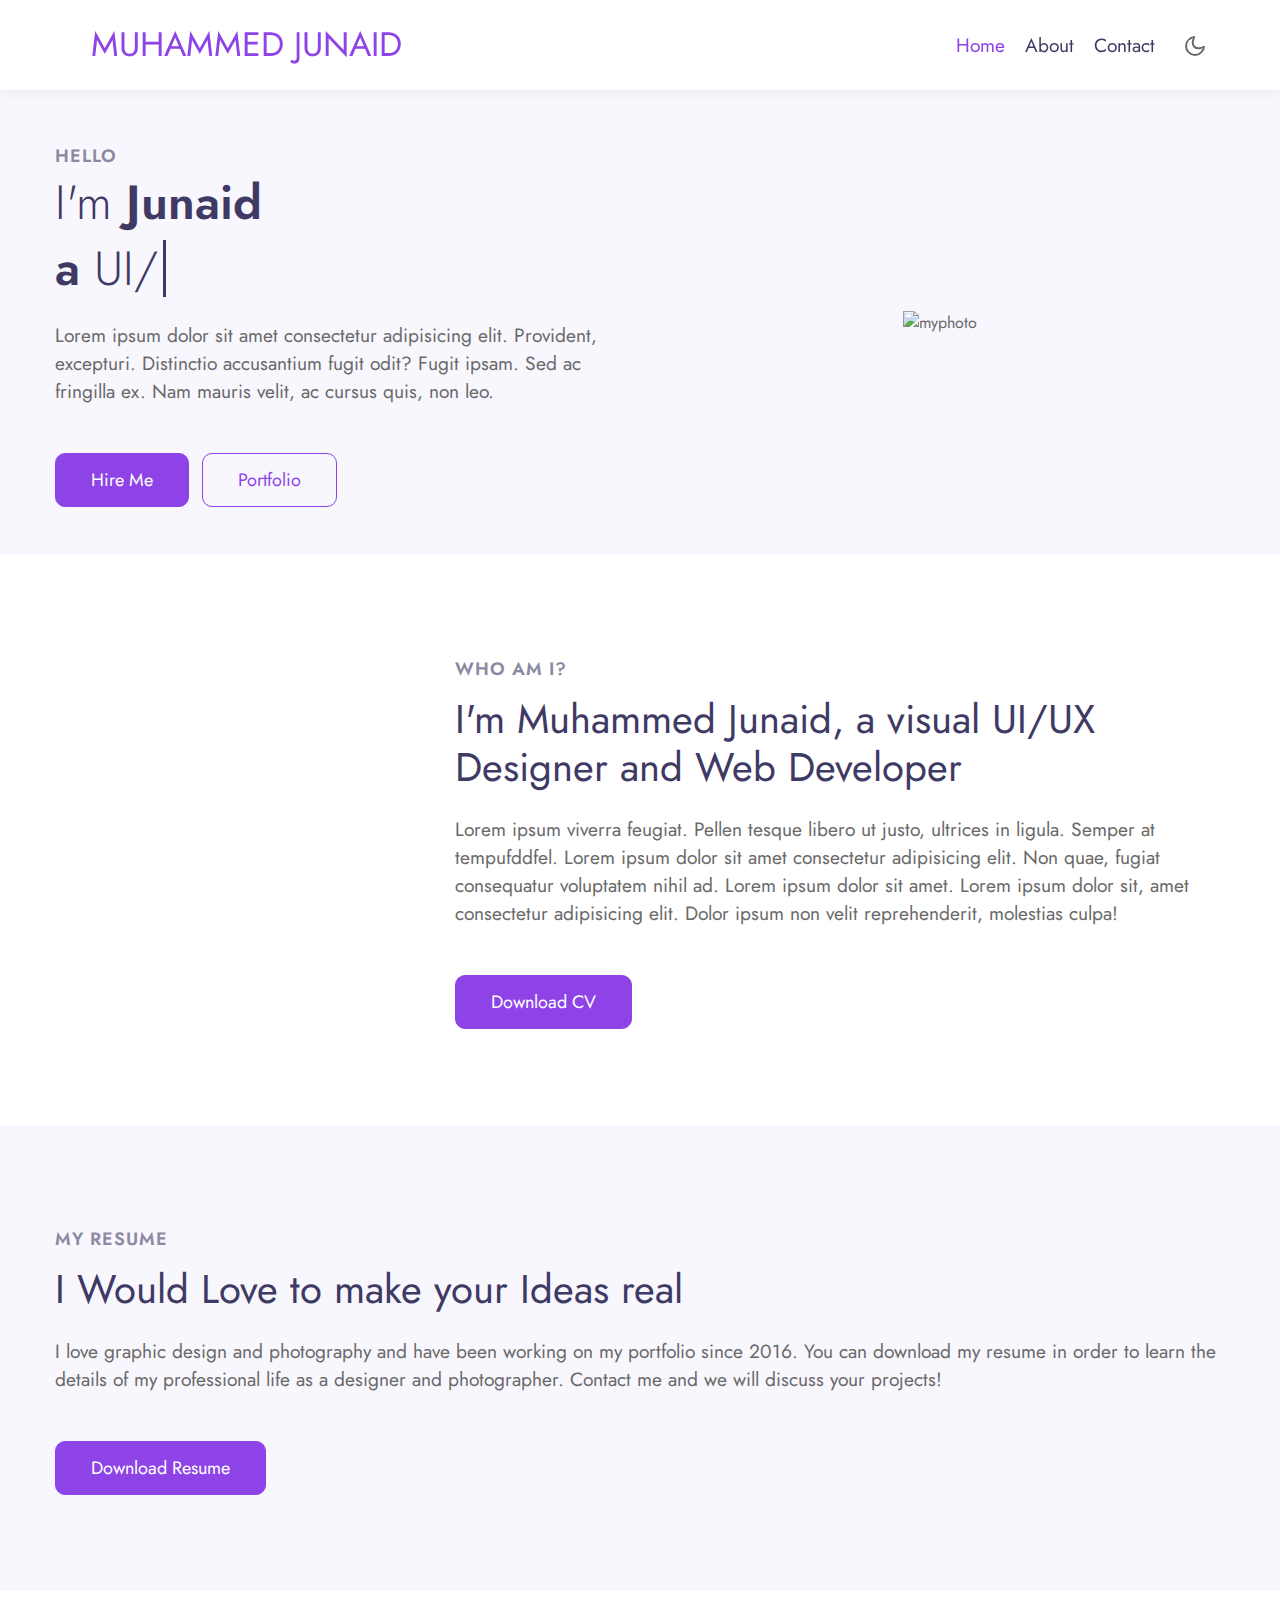
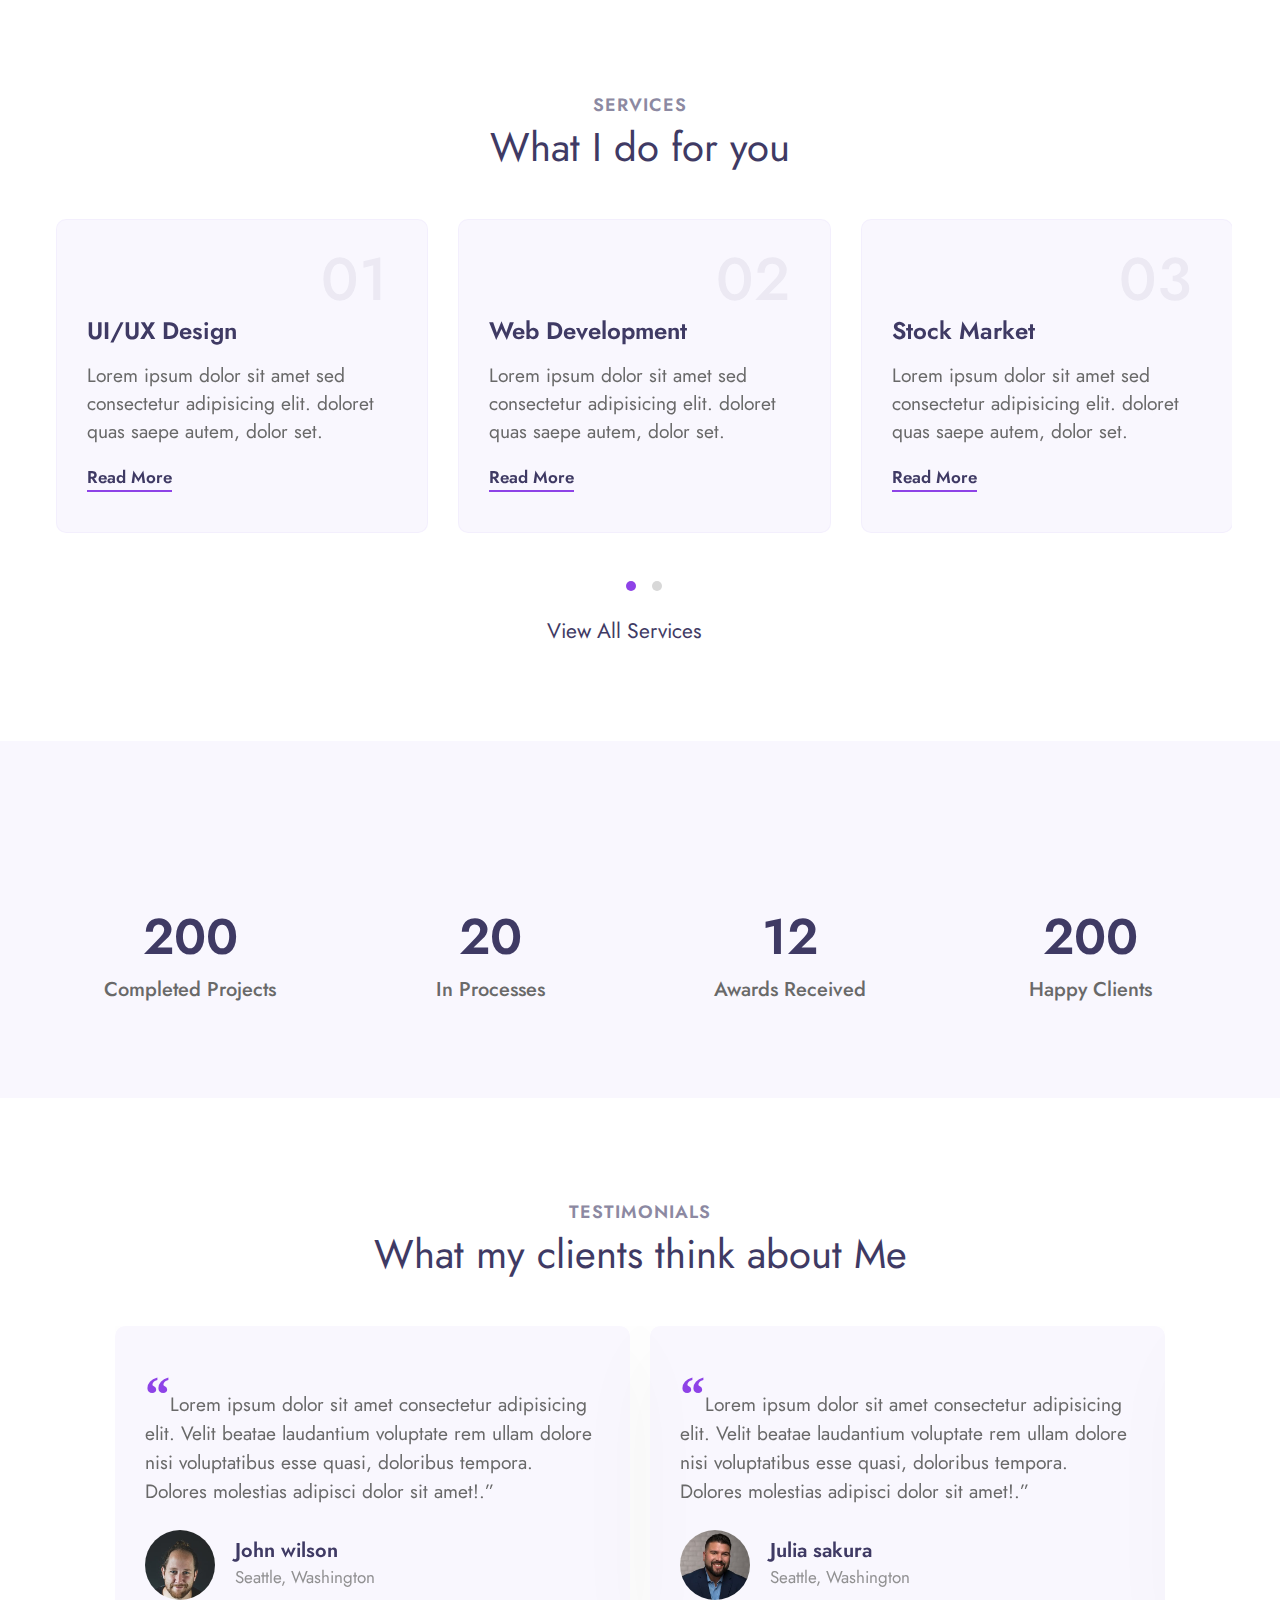
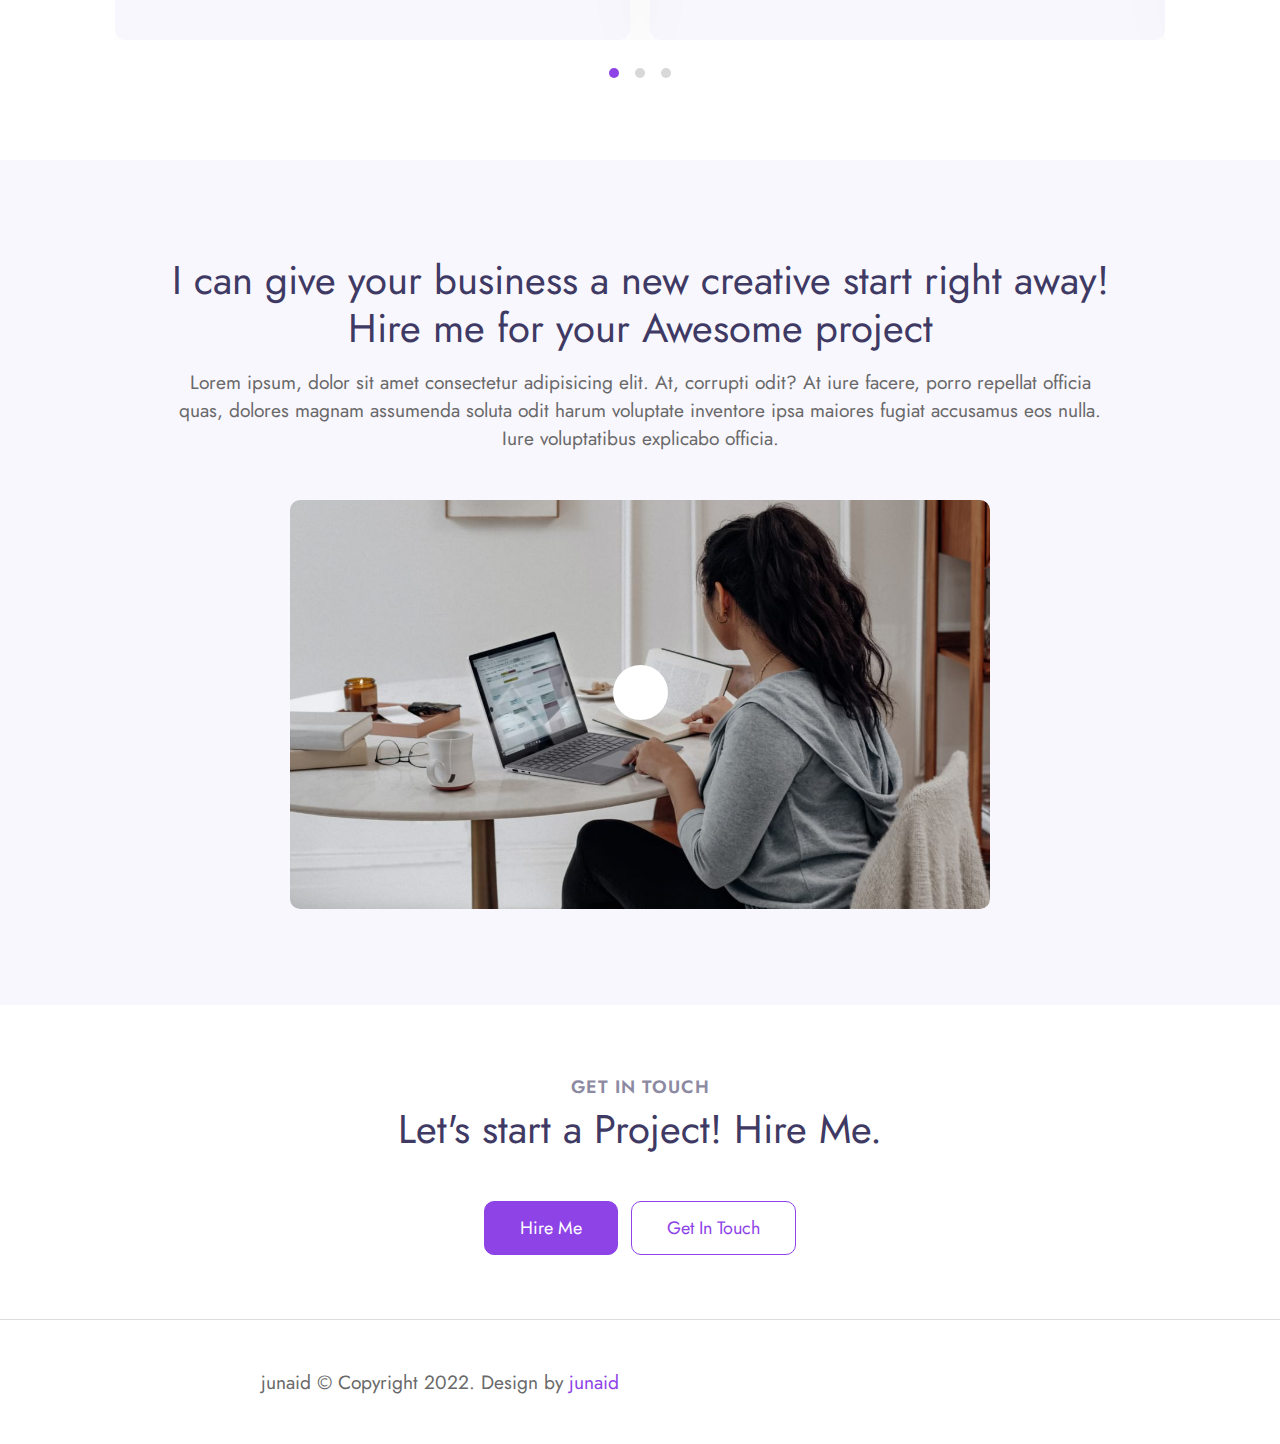
==== index.html @ 3f39310c "Add files via upload" ====
<!doctype html>
<html lang="en" style="scroll-behavior: smooth;">

<head>
  <!-- Required meta tags -->
  <meta charset="utf-8">
  <meta name="viewport" content="width=device-width, initial-scale=1, shrink-to-fit=no">
  

  <title>junaid.com</title>
  <link rel="icon" href="https://media-exp1.licdn.com/dms/image/D4E03AQHkRTgAvIGnNg/profile-displayphoto-shrink_400_400/0/1635067105302?e=1672876800&v=beta&t=9jLrJSQLXGPMBqNBd2z12sEXldE94NEkp2jlfyRMceg">

  <!-- google fonts -->  
  <link href="//fonts.googleapis.com/css2?family=Jost:wght@300;400;600&display=swap" rel="stylesheet">

  <!-- Template CSS -->
  <link rel="stylesheet" href="C1.css">
</head>
<body>
    <header id="site-header" class="fixed-top">
        <div class="container">
            <nav class="navbar navbar-expand-lg stroke">
                <a class="navbar-brand" href="index.html">
                    <span class="fa fa-laptop"></span> MUHAMMED JUNAID
                </a>
                <!-- if logo is image enable this   
            <a class="navbar-brand" href="#index.html">
                <img src="image-path" alt="Your logo" title="Your logo" style="height:35px;" />
            </a> -->
                <button class="navbar-toggler  collapsed bg-gradient" type="button" data-toggle="collapse"
                    data-target="#navbarTogglerDemo02" aria-controls="navbarTogglerDemo02" aria-expanded=""
                    aria-label="Toggle navigation">
                    <span class="navbar-toggler-icon fa icon-expand fa-bars"></span>
                    <span class="navbar-toggler-icon fa icon-close fa-times"></span>
                    </span>
                </button>
      
                <div class="collapse navbar-collapse" id="navbarTogglerDemo02">
                    <ul class="navbar-nav ml-auto">
                        <li class="nav-item active">
                            <a class="nav-link" href="index.html">Home <span class="sr-only">(current)</span></a>
                        </li>
                        <li class="nav-item @@c2about__active">
                            <a class="nav-link" href="c2about.html">About</a>
                        </li>
                        <li class="nav-item @@c3contact__active">
                            <a class="nav-link" href="c3contact.html">Contact</a>
                        </li>
                    </ul>
                </div>
                <!-- toggle switch for light and dark theme -->
                <div class="mobile-position">
                    <nav class="navigation">
                        <div class="theme-switch-wrapper">
                            <label class="theme-switch" for="checkbox">
                                <input type="checkbox" id="checkbox">
                                <div class="mode-container">
                                    <i class="gg-sun"></i>
                                    <i class="gg-moon"></i>
                                </div>
                            </label>
                        </div>
                    </nav>
                </div>
                <!-- //toggle switch for light and dark theme -->
            </nav>
        </div>
      </header>
      <!-- //header -->
      
      <!-- banner section -->
      <section id="home" class="w3l-banner py-5">
          <div class="container">
              <div class="row align-items-center">
                  <div class="col-lg-6 col-sm-12 mt-lg-0 mt-4">
                      <span class="title-small">Hello</span>
                      <h1 class="mb-2 title"> <span>I'm</span> Junaid </h1>
                      <h1 class="mb-4 title"> a <span class="typed-text"></span><span class="cursor">&nbsp</span></h1>
                      <p>Lorem ipsum dolor sit amet consectetur adipisicing elit. Provident, excepturi.
                          Distinctio accusantium fugit odit? Fugit ipsam. Sed ac fringilla ex. Nam mauris velit, ac
                          cursus quis, non leo.</p>
                      <div class="mt-sm-5 mt-4">
                          <a class="btn btn-primary btn-style mr-2" href="contact.html"> Hire Me </a>
                          <a class="btn btn-outline-primary btn-style mr-2" href="#portfolio"> Portfolio </a>
                      </div>
                  </div>
                  <div class="col-lg-6 col-md-8 col-sm-10 mt-lg-0 mt-4">
                      <div class="img-effect text-lg-center">
                          <img src="https://media-exp1.licdn.com/dms/image/D4E03AQHkRTgAvIGnNg/profile-displayphoto-shrink_400_400/0/1635067105302?e=1672876800&v=beta&t=9jLrJSQLXGPMBqNBd2z12sEXldE94NEkp2jlfyRMceg"
                           alt="myphoto" class="img-fluid">
                      </div>
                  </div>
              </div>
          </div>
      </section>
      <!-- //banner section -->
      
      <!-- home page about section -->
      <section class="w3l-index3" id="about">
          <div class="midd-w3 py-5">
              <div class="container py-lg-5 py-md-3">
                  <div class="row">
                      <div class="col-lg-4">
                          <div class="position-relative">
                              <img src="https://media-exp1.licdn.com/dms/image/D4E03AQHkRTgAvIGnNg/profile-displayphoto-shrink_400_400/0/1635067105302?e=1672876800&v=beta&t=9jLrJSQLXGPMBqNBd2z12sEXldE94NEkp2jlfyRMceg" 
                              alt="" class="radius-image img-fluid">
                          </div>
                      </div>
                      <div class="col-lg-8 mt-lg-0 mt-5">
                          <h5 class="title-small mb-2">Who am i?</h5>
                          <h3 class="title-big">I'm Muhammed Junaid, a visual UI/UX Designer and Web Developer</h3>
                          <p class="mt-4">Lorem ipsum viverra feugiat. Pellen tesque libero ut justo,
                              ultrices in ligula. Semper at tempufddfel. Lorem ipsum dolor sit amet consectetur adipisicing
                              elit. Non quae, fugiat consequatur voluptatem nihil ad. Lorem ipsum dolor sit amet. Lorem ipsum
                              dolor sit, amet consectetur adipisicing elit. Dolor ipsum non velit reprehenderit, molestias
                              culpa!</p>
                          <a href="JUNAIDCV.pdf" target="_blank" class="btn btn-style btn-primary mt-lg-5 mt-4">Download CV</a>
                      </div>
                  </div>
              </div>
          </div>
      </section>
      <!-- //home page about section -->
      
      <!-- home page second section -->
      <div class="py-5 w3l-resume">
          <div class="container py-lg-5 py-3">
              <h5 class="title-small mb-2"> My resume</h5>
              <h3 class="title-big mb-4">I Would Love to make your Ideas real </h3>
              <p>I love graphic design and photography and have been working on my portfolio since 2016. You can download my
                  resume in order to learn the details of my professional life as a designer and photographer. Contact me and
                  we will discuss your projects!</p>
              <div class="mt-5">
                  <a href="JUNAIDCV.pdf" target="_blank" class="btn btn-style btn-primary">Download resume</a>
              </div>
          </div>
      </div>
      <!-- //home page second section -->
      
      <!-- home page services section -->
      <section class="w3l-services">
          <div class="blog py-5" id="services">
              <div class="container py-lg-5">
                  <h5 class="title-small text-center">Services</h5>
                  <h3 class="title-big text-center mb-sm-5 mb-4">What I do for you</h3>
                  <div class="row">
                      <div class="col-md-12 mx-auto pr-2">
                          <div class="owl-two owl-carousel owl-theme">
                              <div class="item">
                                  <div class="card">
                                      <div class="box-wrap">
                                          <div class="icon">
                                              <span class="fa fa-pencil-square-o"></span>
                                          </div>
                                          <h4 class="number">01</h4>
                                          <h4><a href="#url">UI/UX Design</a></h4>
                                          <p>Lorem ipsum dolor sit amet sed consectetur adipisicing elit.
                                              doloret quas saepe autem, dolor set.</p>
                                          <a href="#read" class="read">Read more</a>
                                      </div>
                                  </div>
                              </div>
      
                              <div class="item">
                                  <div class="card">
                                      <div class="box-wrap">
                                          <div class="icon">
                                            <span class="fa fa-laptop"></span>
                                          </div>
                                          <h4 class="number">02</h4>
                                          <h4><a href="#url">Web Development</a></h4>
                                          <p>Lorem ipsum dolor sit amet sed consectetur adipisicing elit.
                                            doloret quas saepe autem, dolor set.</p>
                                            <a href="#read" class="read">Read more</a>
                                        </div>
                                  </div>
                              </div>
      
                              <div class="item">
                                  <div class="card">
                                      <div class="box-wrap">
                                          <div class="icon">
                                            <span class="fa fa-area-chart"></span>
                                          </div>
                                          <h4 class="number">03</h4>
                                          <h4><a href="#url">Stock Market</a></h4>
                                          <p>Lorem ipsum dolor sit amet sed consectetur adipisicing elit.
                                            doloret quas saepe autem, dolor set.</p>
                                            <a href="#read" class="read">Read more</a>
                                        </div>
                                  </div>
                              </div>
      
                              <div class="item">
                                  <div class="card">
                                      <div class="box-wrap">
                                          <div class="icon">
                                              <span class="fa fa-pencil-square-o"></span>
                                          </div>
                                          <h4 class="number">04</h4>
                                          <h4><a href="#url">UI/UX Design</a></h4>
                                          <p>Lorem ipsum dolor sit amet sed consectetur adipisicing elit.
                                              doloret quas saepe autem, dolor set.</p>
                                          <a href="#read" class="read">Read more</a>
                                      </div>
                                  </div>
                              </div>
      
                              <div class="item">
                                  <div class="card">
                                      <div class="box-wrap">
                                          <div class="icon">
                                            <span class="fa fa-laptop"></span>
                                          </div>
                                          <h4 class="number">05</h4>
                                          <h4><a href="#url">Web Development</a></h4>
                                          <p>Lorem ipsum dolor sit amet sed consectetur adipisicing elit.
                                            doloret quas saepe autem, dolor set.</p>
                                            <a href="#read" class="read">Read more</a>
                                        </div>
                                  </div>
                              </div>
      
                              <div class="item">
                                  <div class="card">
                                      <div class="box-wrap">
                                          <div class="icon">
                                            <span class="fa fa-area-chart"></span>
                                          </div>
                                          <h4 class="number">06</h4>
                                          <h4><a href="#url">Research & Analysis</a></h4>
                                          <p>Lorem ipsum dolor sit amet sed consectetur adipisicing elit.
                                            doloret quas saepe autem, dolor set.</p>
                                            <a href="#read" class="read">Read more</a>
                                        </div>
                                  </div>
                              </div>
                          </div>
                      </div>
                  </div>
                  <div class="mt-5 text-more">
                      <p class="mt-4 pt-3 sample text-center">
                          <a href="services.html">View All Services <span class="pl-2 fa fa-long-arrow-right"></span></a>
                      </p>
                  </div>
              </div>
          </div>
      </section>
      <!-- //home page services section -->
      
      <!-- stats -->
      <section class="w3l-stats py-lg-5 py-4" id="stats">
          <div class="gallery-inner container py-md-5 py-4">
              <div class="row stats-con">
                  <div class="col-sm-3 col-6 stats_info counter_grid">
                      <span class="fa fa-laptop"></span>
                      <p class="counter">200</p>
                      <h4>Completed projects</h4>
                  </div>
                  <div class="col-sm-3 col-6 stats_info counter_grid1">
                      <span class="fa fa-hourglass-end"></span>
                      <p class="counter">20</p>
                      <h4>In processes</h4>
                  </div>
                  <div class="col-sm-3 col-6 stats_info counter_grid mt-sm-0 mt-5">
                      <span class="fa fa-gift"></span>
                      <p class="counter">12</p>
                      <h4>Awards Received</h4>
                  </div>
                  <div class="col-sm-3 col-6 stats_info counter_grid2 mt-sm-0 mt-5">
                      <span class="fa fa-smile-o"></span>
                      <p class="counter">200</p>
                      <h4>Happy Clients</h4>
                  </div>
              </div>
          </div>
      </section>
      <!-- //stats -->
      <!-- testimonials -->
      <section class="w3l-clients" id="clients">
          <!-- /grids -->
          <div class="cusrtomer-layout py-5">
              <div class="container py-lg-5 py-md-4">
                  <div class="heading text-center mx-auto">
                      <h6 class="title-small text-center">Testimonials</h6>
                      <h3 class="title-big mb-md-5 mb-4">What my clients think about Me </h3>
                  </div>
                  <!-- /grids -->
                  <div class="testimonial-width">
                      <div id="owl-demo1" class="owl-carousel owl-theme mb-4">
                          <div class="item">
                              <div class="testimonial-content">
                                  <div class="testimonial">
                                      <blockquote>
                                          <q>Lorem ipsum dolor sit amet consectetur adipisicing elit. Velit beatae laudantium
                                              voluptate rem ullam dolore nisi voluptatibus esse quasi, doloribus tempora.
                                              Dolores molestias adipisci dolor sit amet!.</q>
                                      </blockquote>
                                      <div class="testi-des">
                                          <div class="test-img"><img src="assets/images/team1.jpg" class="img-fluid" alt="client-img">
                                          </div>
                                          <div class="peopl align-self">
                                              <h3>John wilson</h3>
                                              <p class="indentity">Seattle, Washington</p>
                                          </div>
                                      </div>
                                  </div>
                              </div>
                          </div>
                          <div class="item">
                              <div class="testimonial-content">
                                  <div class="testimonial">
                                      <blockquote>
                                          <q>Lorem ipsum dolor sit amet consectetur adipisicing elit. Velit beatae laudantium
                                              voluptate rem ullam dolore nisi voluptatibus esse quasi, doloribus tempora.
                                              Dolores molestias adipisci dolor sit amet!.</q>
                                      </blockquote>
                                      <div class="testi-des">
                                          <div class="test-img"><img src="assets/images/team2.jpg" class="img-fluid" alt="client-img">
                                          </div>
                                          <div class="peopl align-self">
                                              <h3>Julia sakura</h3>
                                              <p class="indentity">Seattle, Washington</p>
                                          </div>
                                      </div>
                                  </div>
                              </div>
                          </div>
                          <div class="item">
                              <div class="testimonial-content">
                                  <div class="testimonial">
                                      <blockquote>
                                          <q>Lorem ipsum dolor sit amet consectetur adipisicing elit. Velit beatae laudantium
                                              voluptate rem ullam dolore nisi voluptatibus esse quasi, doloribus tempora.
                                              Dolores molestias adipisci dolor sit amet!.</q>
                                      </blockquote>
                                      <div class="testi-des">
                                          <div class="test-img"><img src="assets/images/team3.jpg" class="img-fluid" alt="client-img">
                                          </div>
                                          <div class="peopl align-self">
                                              <h3>Roy Linderson</h3>
                                              <p class="indentity">Seattle, Washington</p>
                                          </div>
                                      </div>
                                  </div>
                              </div>
                          </div>
                          <div class="item">
                              <div class="testimonial-content">
                                  <div class="testimonial">
                                      <blockquote>
                                          <q>Lorem ipsum dolor sit amet consectetur adipisicing elit. Velit beatae laudantium
                                              voluptate rem ullam dolore nisi voluptatibus esse quasi, doloribus tempora.
                                              Dolores molestias adipisci dolor sit amet!.</q>
                                      </blockquote>
                                      <div class="testi-des">
                                          <div class="test-img"><img src="assets/images/team4.jpg" class="img-fluid" alt="client-img">
                                          </div>
                                          <div class="peopl align-self">
                                              <h3>Mike Thyson</h3>
                                              <p class="indentity">Seattle, Washington</p>
                                          </div>
                                      </div>
                                  </div>
                              </div>
                          </div>
                          <div class="item">
                              <div class="testimonial-content">
                                  <div class="testimonial">
                                      <blockquote>
                                          <q>Lorem ipsum dolor sit amet consectetur adipisicing elit. Velit beatae laudantium
                                              voluptate rem ullam dolore nisi voluptatibus esse quasi, doloribus tempora.
                                              Dolores molestias adipisci dolor sit amet!.</q>
                                      </blockquote>
                                      <div class="testi-des">
                                          <div class="test-img"><img src="assets/images/team2.jpg" class="img-fluid" alt="client-img">
                                          </div>
                                          <div class="peopl align-self">
                                              <h3>Laura gill</h3>
                                              <p class="indentity">Seattle, Washington</p>
                                          </div>
                                      </div>
                                  </div>
                              </div>
                          </div>
                          <div class="item">
                              <div class="testimonial-content">
                                  <div class="testimonial">
                                      <blockquote>
                                          <q>Lorem ipsum dolor sit amet consectetur adipisicing elit. Velit beatae laudantium
                                              voluptate rem ullam dolore nisi voluptatibus esse quasi, doloribus tempora.
                                              Dolores molestias adipisci dolor sit amet!.</q>
                                      </blockquote>
                                      <div class="testi-des">
                                          <div class="test-img"><img src="assets/images/team3.jpg" class="img-fluid" alt="client-img">
                                          </div>
                                          <div class="peopl align-self">
                                              <h3>Smith Johnson</h3>
                                              <p class="indentity">Seattle, Washington</p>
                                          </div>
                                      </div>
                                  </div>
                              </div>
                          </div>
                      </div>
                  </div>
              </div>
              <!-- /grids -->
          </div>
          <!-- //grids -->
      </section>
      <!-- //testimonials -->
      
      <!-- home page video popup section -->
      <section class="w3l-index5" id="about">
          <div class="new-block py-5">
              <div class="container py-lg-5">
                  <div class="middle-section text-center">
                      <div class="section-width">
                          <h3 class="title-big">I can give your business a new creative start right away! Hire me for your
                              Awesome project</h3>
                          <p class="mt-3">Lorem ipsum, dolor sit amet consectetur adipisicing elit. At, corrupti odit? At iure
                              facere,
                              porro repellat officia quas, dolores magnam assumenda soluta odit
                              harum
                              voluptate inventore ipsa maiores fugiat accusamus eos nulla. Iure voluptatibus explicabo
                              officia.</p>
                      </div>
                      <div class="history-info mt-5">
                          <div class="position-relative">
                              <img src="assets/images/bg.jpg" class="img-fluid radius-image video-popup-image"
                                  alt="video-popup">
      
                              <a href="#small-dialog" class="popup-with-zoom-anim play-view text-center position-absolute">
                                  <span class="video-play-icon">
                                      <span class="fa fa-play"></span>
                                  </span>
                              </a>
      
                              <!-- dialog itself, mfp-hide class is required to make dialog hidden -->
                              <div id="small-dialog" class="zoom-anim-dialog mfp-hide">
                                  <iframe src="https://www.youtube.com/embed/Cu2VnoRcxKM" allowfullscreen></iframe>
                              </div>
                          </div>
                      </div>
      
                      <!-- dialog itself, mfp-hide class is required to make dialog hidden -->
                      <div id="small-dialog" class="zoom-anim-dialog mfp-hide">
                          <iframe src="https://www.youtube.com/embed/Z_KspIX1oXU" allowfullscreen></iframe>
                      </div>
                  </div>
              </div>
          </div>
      </section>
      <!-- //home page video popup section -->
      
       <!-- freelance hire me -->
       <section class="w3l-grid-quote text-center py-5">
         <div class="container py-3">
           <h6 class="title-small">Get in touch</h6>
           <h3 class="title-big mb-md-5 mb-4">Let's start a Project! Hire Me.</h3>
           <a href="contact.html" class="btn btn-style btn-primary mr-2">Hire Me </a>
           <a href="contact.html" class="btn btn-style btn-outline-primary">Get in touch</a>
         </div>
       </section>
       <!-- //freelance hire me -->
       
      <!-- Footer -->
      <section class="w3l-footer py-sm-5 py-4">
        <div class="container">
          <div class="footer-content">
            <div class="row text-center">
              <div class="col-lg-8 footer-left">
                <p class="m-0">junaid © Copyright 2022. Design by <a href="index.html">junaid</a></p>
              </div>
              <div class="col-lg-4 footer-right text-lg-right text-center mt-lg-0 mt-3">
                <ul class="social m-0 p-0">
                  <li><a href="https://www.facebook.com/junaid.bazar/" target="_blank"><span class="fa fa-facebook-official"></span></a></li>
                  <li><a href="https://www.linkedin.com/in/muhammed-junaid-98681b216/" target="_blank"><span class="fa fa-linkedin-square"></span></a></li>
                  <li><a href="https://www.instagram.com/junaid_kme/" target="_blank"><span class="fa fa-instagram"></span></a></li>
                  <li><a href="https://twitter.com/JunaidKme" target="_blank"><span class="fa fa-twitter"></span></a></li>
                </ul>
              </div>
            </div>
          </div>
        </div>
      
        <!-- move top -->
        <button onclick="topFunction()" id="movetop" title="Go to top">
          <span class="fa fa-angle-up"></span>
        </button>
        <script>
          // When the user scrolls down 20px from the top of the document, show the button
          window.onscroll = function () {
            scrollFunction()
          };
      
          function scrollFunction() {
            if (document.body.scrollTop > 20 || document.documentElement.scrollTop > 20) {
              document.getElementById("movetop").style.display = "block";
            } else {
              document.getElementById("movetop").style.display = "none";
            }
          }
      
          // When the user clicks on the button, scroll to the top of the document
          function topFunction() {
            document.body.scrollTop = 0;
            document.documentElement.scrollTop = 0;
          }
        </script>
        <!-- /move top -->
      </section>
      <!-- //Footer -->
      
      <!-- all js scripts and files here -->
      
      <script src="assets/js/theme-change.js"></script><!-- theme switch js (light and dark)-->
      
      <script src="assets/js/jquery-3.3.1.min.js"></script><!-- default jQuery -->
      
      <!-- /typig-text-->
      <script>
        const typedTextSpan = document.querySelector(".typed-text");
        const cursorSpan = document.querySelector(".cursor");
      
        const textArray = ["UI/UX Designer", "Freelancer", "Web developer"];
        const typingDelay = 200;
        const erasingDelay = 10;
        const newTextDelay = 100; // Delay between current and next text
        let textArrayIndex = 0;
        let charIndex = 0;
      
        function type() {
          if (charIndex < textArray[textArrayIndex].length) {
            if (!cursorSpan.classList.contains("typing")) cursorSpan.classList.add("typing");
            typedTextSpan.textContent += textArray[textArrayIndex].charAt(charIndex);
            charIndex++;
            setTimeout(type, typingDelay);
          } else {
            cursorSpan.classList.remove("typing");
            setTimeout(erase, newTextDelay);
          }
        }
      
        function erase() {
          if (charIndex > 0) {
            // add class 'typing' if there's none
            if (!cursorSpan.classList.contains("typing")) {
              cursorSpan.classList.add("typing");
            }
            typedTextSpan.textContent = textArray[textArrayIndex].substring(0, 0);
            charIndex--;
            setTimeout(erase, erasingDelay);
          } else {
            cursorSpan.classList.remove("typing");
            textArrayIndex++;
            if (textArrayIndex >= textArray.length) textArrayIndex = 0;
            setTimeout(type, typingDelay);
          }
        }
      
        document.addEventListener("DOMContentLoaded", function () { // On DOM Load initiate the effect
          if (textArray.length) setTimeout(type, newTextDelay + 250);
        });
      </script>
      <!-- //typig-text-->
      
      <!-- services owlcarousel -->
      <script src="assets/js/owl.carousel.js"></script>
      
      <!-- script for services -->
      <script>
        $(document).ready(function () {
          $('.owl-two').owlCarousel({
            loop: true,
            margin: 30,
            nav: false,
            responsiveClass: true,
            autoplay: false,
            autoplayTimeout: 5000,
            autoplaySpeed: 1000,
            autoplayHoverPause: false,
            responsive: {
              0: {
                items: 1,
                nav: false
              },
              480: {
                items: 1,
                nav: false
              },
              700: {
                items: 1,
                nav: false
              },
              1090: {
                items: 3,
                nav: false
              }
            }
          })
        })
      </script>
      <!-- //script for services -->
      
      <!-- script for tesimonials carousel slider -->
      <script>
        $(document).ready(function () {
          $("#owl-demo1").owlCarousel({
            loop: true,
            margin: 20,
            nav: false,
            responsiveClass: true,
            responsive: {
              0: {
                items: 1,
                nav: false
              },
              736: {
                items: 1,
                nav: false
              },
              1000: {
                items: 2,
                nav: false,
                loop: false
              }
            }
          })
        })
      </script>
      <!-- //script for tesimonials carousel slider -->
      
      <!-- video popup -->
      <script src="assets/js/jquery.magnific-popup.min.js"></script>
      <script>
        $(document).ready(function () {
          $('.popup-with-zoom-anim').magnificPopup({
            type: 'inline',
      
            fixedContentPos: false,
            fixedBgPos: true,
      
            overflowY: 'auto',
      
            closeBtnInside: true,
            preloader: false,
      
            midClick: true,
            removalDelay: 300,
            mainClass: 'my-mfp-zoom-in'
          });
      
          $('.popup-with-move-anim').magnificPopup({
            type: 'inline',
      
            fixedContentPos: false,
            fixedBgPos: true,
      
            overflowY: 'auto',
      
            closeBtnInside: true,
            preloader: false,
      
            midClick: true,
            removalDelay: 300,
            mainClass: 'my-mfp-slide-bottom'
          });
        });
      </script>
      <!-- //video popup -->
      
      <!-- stats number counter-->
      <script src="assets/js/jquery.waypoints.min.js"></script>
      <script src="assets/js/jquery.countup.js"></script>
      <script>
        $('.counter').countUp();
      </script>
      <!-- //stats number counter -->
      
      <!-- disable body scroll which navbar is in active -->
      <script>
        $(function () {
          $('.navbar-toggler').click(function () {
            $('body').toggleClass('noscroll');
          })
        });
      </script>
      <!-- disable body scroll which navbar is in active -->
      
      <!--/MENU-JS-->
      <script>
        $(window).on("scroll", function () {
          var scroll = $(window).scrollTop();
      
          if (scroll >= 80) {
            $("#site-header").addClass("nav-fixed");
          } else {
            $("#site-header").removeClass("nav-fixed");
          }
        });
      
        //Main navigation Active Class Add Remove
        $(".navbar-toggler").on("click", function () {
          $("header").toggleClass("active");
        });
        $(document).on("ready", function () {
          if ($(window).width() > 991) {
            $("header").removeClass("active");
          }
          $(window).on("resize", function () {
            if ($(window).width() > 991) {
              $("header").removeClass("active");
            }
          });
        });
      </script>
      <!--//MENU-JS-->
      
      <!-- bootstrap js -->
      <script src="assets/js/bootstrap.min.js"></script>
      <script src="https://kit.fontawesome.com/44c3931193.js" crossorigin="anonymous"></script>
        
      </body>
</html>
---- C1.css ----
:root {
  --blue: #007bff;
  --indigo: #6610f2;
  --purple: #6f42c1;
  --pink: #e83e8c;
  --red: #dc3545;
  --orange: #fd7e14;
  --yellow: #ffc107;
  --green: #28a745;
  --teal: #20c997;
  --cyan: #17a2b8;
  --white: #fff;
  --gray: #6c757d;
  --gray-dark: #343a40;
  --primary: #8e43e7;
  --secondary: #273c66;
  --success: #28a745;
  --info: #17a2b8;
  --warning: #ffc107;
  --danger: #dc3545;
  --light: #f8f9fa;
  --dark: #343a40;
  --breakpoint-xs: 0;
  --breakpoint-sm: 576px;
  --breakpoint-md: 768px;
  --breakpoint-lg: 992px;
  --breakpoint-xl: 1200px;
  --font-family-sans-serif: -apple-system, BlinkMacSystemFont, "Segoe UI", Roboto, "Helvetica Neue", Arial, "Noto Sans", sans-serif, "Apple Color Emoji", "Segoe UI Emoji", "Segoe UI Symbol", "Noto Color Emoji";
  --font-family-monospace: SFMono-Regular, Menlo, Monaco, Consolas, "Liberation Mono", "Courier New", monospace; }

*,
*::before,
*::after {
  box-sizing: border-box; }

html {
  font-family: sans-serif;
  line-height: 1.15;
  -webkit-text-size-adjust: 100%;
  -webkit-tap-highlight-color: rgba(0, 0, 0, 0); }

article, aside, figcaption, figure, footer, header, hgroup, main, nav, section {
  display: block; }

body {
  margin: 0;
  font-family: -apple-system, BlinkMacSystemFont, "Segoe UI", Roboto, "Helvetica Neue", Arial, "Noto Sans", sans-serif, "Apple Color Emoji", "Segoe UI Emoji", "Segoe UI Symbol", "Noto Color Emoji";
  font-size: 1rem;
  font-weight: 400;
  line-height: 1.5;
  color: #212529;
  text-align: left;
  background-color: #fff; }

[tabindex="-1"]:focus:not(:focus-visible) {
  outline: 0 !important; }

hr {
  box-sizing: content-box;
  height: 0;
  overflow: visible; }

h1, h2, h3, h4, h5, h6 {
  margin-top: 0;
  margin-bottom: 0.5rem; }

p {
  margin-top: 0;
  margin-bottom: 1rem; }

abbr[title],
abbr[data-original-title] {
  text-decoration: underline;
  -webkit-text-decoration: underline dotted;
          text-decoration: underline dotted;
  cursor: help;
  border-bottom: 0;
  -webkit-text-decoration-skip-ink: none;
          text-decoration-skip-ink: none; }

address {
  margin-bottom: 1rem;
  font-style: normal;
  line-height: inherit; }

ol,
ul,
dl {
  margin-top: 0;
  margin-bottom: 1rem; }

ol ol,
ul ul,
ol ul,
ul ol {
  margin-bottom: 0; }

dt {
  font-weight: 700; }

dd {
  margin-bottom: .5rem;
  margin-left: 0; }

blockquote {
  margin: 0 0 1rem; }

b,
strong {
  font-weight: bolder; }

small {
  font-size: 80%; }

sub,
sup {
  position: relative;
  font-size: 75%;
  line-height: 0;
  vertical-align: baseline; }

sub {
  bottom: -.25em; }

sup {
  top: -.5em; }

a {
  color: #8e43e7;
  text-decoration: none;
  background-color: transparent; }
  a:hover {
    color: #6719c4;
    text-decoration: underline; }

a:not([href]) {
  color: inherit;
  text-decoration: none; }
  a:not([href]):hover {
    color: inherit;
    text-decoration: none; }

pre,
code,
kbd,
samp {
  font-family: SFMono-Regular, Menlo, Monaco, Consolas, "Liberation Mono", "Courier New", monospace;
  font-size: 1em; }

pre {
  margin-top: 0;
  margin-bottom: 1rem;
  overflow: auto; }

figure {
  margin: 0 0 1rem; }

img {
  vertical-align: middle;
  border-style: none; }

svg {
  overflow: hidden;
  vertical-align: middle; }

table {
  border-collapse: collapse; }

caption {
  padding-top: 0.75rem;
  padding-bottom: 0.75rem;
  color: #6c757d;
  text-align: left;
  caption-side: bottom; }

th {
  text-align: inherit; }

label {
  display: inline-block;
  margin-bottom: 0.5rem; }

button {
  border-radius: 0; }

button:focus {
  outline: 1px dotted;
  outline: 5px auto -webkit-focus-ring-color; }

input,
button,
select,
optgroup,
textarea {
  margin: 0;
  font-family: inherit;
  font-size: inherit;
  line-height: inherit; }

button,
input {
  overflow: visible; }

button,
select {
  text-transform: none; }

select {
  word-wrap: normal; }

button,
[type="button"],
[type="reset"],
[type="submit"] {
  -webkit-appearance: button; }

button:not(:disabled),
[type="button"]:not(:disabled),
[type="reset"]:not(:disabled),
[type="submit"]:not(:disabled) {
  cursor: pointer; }

button::-moz-focus-inner,
[type="button"]::-moz-focus-inner,
[type="reset"]::-moz-focus-inner,
[type="submit"]::-moz-focus-inner {
  padding: 0;
  border-style: none; }

input[type="radio"],
input[type="checkbox"] {
  box-sizing: border-box;
  padding: 0; }

input[type="date"],
input[type="time"],
input[type="datetime-local"],
input[type="month"] {
  -webkit-appearance: listbox; }

textarea {
  overflow: auto;
  resize: vertical; }

fieldset {
  min-width: 0;
  padding: 0;
  margin: 0;
  border: 0; }

legend {
  display: block;
  width: 100%;
  max-width: 100%;
  padding: 0;
  margin-bottom: .5rem;
  font-size: 1.5rem;
  line-height: inherit;
  color: inherit;
  white-space: normal; }
  @media (max-width: 1200px) {
    legend {
      font-size: calc(1.275rem + 0.3vw) ; } }

progress {
  vertical-align: baseline; }

[type="number"]::-webkit-inner-spin-button,
[type="number"]::-webkit-outer-spin-button {
  height: auto; }

[type="search"] {
  outline-offset: -2px;
  -webkit-appearance: none; }

[type="search"]::-webkit-search-decoration {
  -webkit-appearance: none; }

::-webkit-file-upload-button {
  font: inherit;
  -webkit-appearance: button; }

output {
  display: inline-block; }

summary {
  display: list-item;
  cursor: pointer; }

template {
  display: none; }

[hidden] {
  display: none !important; }

h1, h2, h3, h4, h5, h6,
.h1, .h2, .h3, .h4, .h5, .h6 {
  margin-bottom: 0.5rem;
  font-weight: 500;
  line-height: 1.2; }

h1, .h1 {
  font-size: 2.5rem; }
  @media (max-width: 1200px) {
    h1, .h1 {
      font-size: calc(1.375rem + 1.5vw) ; } }

h2, .h2 {
  font-size: 2rem; }
  @media (max-width: 1200px) {
    h2, .h2 {
      font-size: calc(1.325rem + 0.9vw) ; } }

h3, .h3 {
  font-size: 1.75rem; }
  @media (max-width: 1200px) {
    h3, .h3 {
      font-size: calc(1.3rem + 0.6vw) ; } }

h4, .h4 {
  font-size: 1.5rem; }
  @media (max-width: 1200px) {
    h4, .h4 {
      font-size: calc(1.275rem + 0.3vw) ; } }

h5, .h5 {
  font-size: 1.25rem; }

h6, .h6 {
  font-size: 1rem; }

.lead {
  font-size: 1.25rem;
  font-weight: 300; }

.display-1 {
  font-size: 6rem;
  font-weight: 300;
  line-height: 1.2; }
  @media (max-width: 1200px) {
    .display-1 {
      font-size: calc(1.725rem + 5.7vw) ; } }

.display-2 {
  font-size: 5.5rem;
  font-weight: 300;
  line-height: 1.2; }
  @media (max-width: 1200px) {
    .display-2 {
      font-size: calc(1.675rem + 5.1vw) ; } }

.display-3 {
  font-size: 4.5rem;
  font-weight: 300;
  line-height: 1.2; }
  @media (max-width: 1200px) {
    .display-3 {
      font-size: calc(1.575rem + 3.9vw) ; } }

.display-4 {
  font-size: 3.5rem;
  font-weight: 300;
  line-height: 1.2; }
  @media (max-width: 1200px) {
    .display-4 {
      font-size: calc(1.475rem + 2.7vw) ; } }

hr {
  margin-top: 1rem;
  margin-bottom: 1rem;
  border: 0;
  border-top: 1px solid rgba(0, 0, 0, 0.1); }

small,
.small {
  font-size: 80%;
  font-weight: 400; }

mark,
.mark {
  padding: 0.2em;
  background-color: #fcf8e3; }

.list-unstyled {
  padding-left: 0;
  list-style: none; }

.list-inline {
  padding-left: 0;
  list-style: none; }

.list-inline-item {
  display: inline-block; }
  .list-inline-item:not(:last-child) {
    margin-right: 0.5rem; }

.initialism {
  font-size: 90%;
  text-transform: uppercase; }

.blockquote {
  margin-bottom: 1rem;
  font-size: 1.25rem; }

.blockquote-footer {
  display: block;
  font-size: 80%;
  color: #6c757d; }
  .blockquote-footer::before {
    content: "\2014\00A0"; }

.img-fluid {
  max-width: 100%;
  height: auto; }

.img-thumbnail {
  padding: 0.25rem;
  background-color: #fff;
  border: 1px solid #dee2e6;
  border-radius: 0.25rem;
  max-width: 100%;
  height: auto; }

.figure {
  display: inline-block; }

.figure-img {
  margin-bottom: 0.5rem;
  line-height: 1; }

.figure-caption {
  font-size: 90%;
  color: #6c757d; }

code {
  font-size: 87.5%;
  color: #e83e8c;
  word-wrap: break-word; }
  a > code {
    color: inherit; }

kbd {
  padding: 0.2rem 0.4rem;
  font-size: 87.5%;
  color: #fff;
  background-color: #212529;
  border-radius: 0.2rem; }
  kbd kbd {
    padding: 0;
    font-size: 100%;
    font-weight: 700; }

pre {
  display: block;
  font-size: 87.5%;
  color: #212529; }
  pre code {
    font-size: inherit;
    color: inherit;
    word-break: normal; }

.pre-scrollable {
  max-height: 340px;
  overflow-y: scroll; }

.container {
  width: 100%;
  padding-right: 15px;
  padding-left: 15px;
  margin-right: auto;
  margin-left: auto; }
  @media (min-width: 576px) {
    .container {
      max-width: 540px; } }
  @media (min-width: 768px) {
    .container {
      max-width: 720px; } }
  @media (min-width: 992px) {
    .container {
      max-width: 960px; } }
  @media (min-width: 1200px) {
    .container {
      max-width: 1140px; } }

.container-fluid, .container-sm, .container-md, .container-lg, .container-xl {
  width: 100%;
  padding-right: 15px;
  padding-left: 15px;
  margin-right: auto;
  margin-left: auto; }

@media (min-width: 576px) {
  .container, .container-sm {
    max-width: 540px; } }

@media (min-width: 768px) {
  .container, .container-sm, .container-md {
    max-width: 720px; } }

@media (min-width: 992px) {
  .container, .container-sm, .container-md, .container-lg {
    max-width: 960px; } }

@media (min-width: 1200px) {
  .container, .container-sm, .container-md, .container-lg, .container-xl {
    max-width: 1140px; } }

.row {
  display: flex;
  flex-wrap: wrap;
  margin-right: -15px;
  margin-left: -15px; }

.no-gutters {
  margin-right: 0;
  margin-left: 0; }
  .no-gutters > .col,
  .no-gutters > [class*="col-"] {
    padding-right: 0;
    padding-left: 0; }

.col-1, .col-2, .col-3, .col-4, .col-5, .col-6, .col-7, .col-8, .col-9, .col-10, .col-11, .col-12, .col,
.col-auto, .col-sm-1, .col-sm-2, .col-sm-3, .col-sm-4, .col-sm-5, .col-sm-6, .col-sm-7, .col-sm-8, .col-sm-9, .col-sm-10, .col-sm-11, .col-sm-12, .col-sm,
.col-sm-auto, .col-md-1, .col-md-2, .col-md-3, .col-md-4, .col-md-5, .col-md-6, .col-md-7, .col-md-8, .col-md-9, .col-md-10, .col-md-11, .col-md-12, .col-md,
.col-md-auto, .col-lg-1, .col-lg-2, .col-lg-3, .col-lg-4, .col-lg-5, .col-lg-6, .col-lg-7, .col-lg-8, .col-lg-9, .col-lg-10, .col-lg-11, .col-lg-12, .col-lg,
.col-lg-auto, .col-xl-1, .col-xl-2, .col-xl-3, .col-xl-4, .col-xl-5, .col-xl-6, .col-xl-7, .col-xl-8, .col-xl-9, .col-xl-10, .col-xl-11, .col-xl-12, .col-xl,
.col-xl-auto {
  position: relative;
  width: 100%;
  padding-right: 15px;
  padding-left: 15px; }

.col {
  flex-basis: 0;
  flex-grow: 1;
  max-width: 100%; }

.row-cols-1 > * {
  flex: 0 0 100%;
  max-width: 100%; }

.row-cols-2 > * {
  flex: 0 0 50%;
  max-width: 50%; }

.row-cols-3 > * {
  flex: 0 0 33.33333%;
  max-width: 33.33333%; }

.row-cols-4 > * {
  flex: 0 0 25%;
  max-width: 25%; }

.row-cols-5 > * {
  flex: 0 0 20%;
  max-width: 20%; }

.row-cols-6 > * {
  flex: 0 0 16.66667%;
  max-width: 16.66667%; }

.col-auto {
  flex: 0 0 auto;
  width: auto;
  max-width: 100%; }

.col-1 {
  flex: 0 0 8.33333%;
  max-width: 8.33333%; }

.col-2 {
  flex: 0 0 16.66667%;
  max-width: 16.66667%; }

.col-3 {
  flex: 0 0 25%;
  max-width: 25%; }

.col-4 {
  flex: 0 0 33.33333%;
  max-width: 33.33333%; }

.col-5 {
  flex: 0 0 41.66667%;
  max-width: 41.66667%; }

.col-6 {
  flex: 0 0 50%;
  max-width: 50%; }

.col-7 {
  flex: 0 0 58.33333%;
  max-width: 58.33333%; }

.col-8 {
  flex: 0 0 66.66667%;
  max-width: 66.66667%; }

.col-9 {
  flex: 0 0 75%;
  max-width: 75%; }

.col-10 {
  flex: 0 0 83.33333%;
  max-width: 83.33333%; }

.col-11 {
  flex: 0 0 91.66667%;
  max-width: 91.66667%; }

.col-12 {
  flex: 0 0 100%;
  max-width: 100%; }

.order-first {
  order: -1; }

.order-last {
  order: 13; }

.order-0 {
  order: 0; }

.order-1 {
  order: 1; }

.order-2 {
  order: 2; }

.order-3 {
  order: 3; }

.order-4 {
  order: 4; }

.order-5 {
  order: 5; }

.order-6 {
  order: 6; }

.order-7 {
  order: 7; }

.order-8 {
  order: 8; }

.order-9 {
  order: 9; }

.order-10 {
  order: 10; }

.order-11 {
  order: 11; }

.order-12 {
  order: 12; }

.offset-1 {
  margin-left: 8.33333%; }

.offset-2 {
  margin-left: 16.66667%; }

.offset-3 {
  margin-left: 25%; }

.offset-4 {
  margin-left: 33.33333%; }

.offset-5 {
  margin-left: 41.66667%; }

.offset-6 {
  margin-left: 50%; }

.offset-7 {
  margin-left: 58.33333%; }

.offset-8 {
  margin-left: 66.66667%; }

.offset-9 {
  margin-left: 75%; }

.offset-10 {
  margin-left: 83.33333%; }

.offset-11 {
  margin-left: 91.66667%; }

@media (min-width: 576px) {
  .col-sm {
    flex-basis: 0;
    flex-grow: 1;
    max-width: 100%; }
  .row-cols-sm-1 > * {
    flex: 0 0 100%;
    max-width: 100%; }
  .row-cols-sm-2 > * {
    flex: 0 0 50%;
    max-width: 50%; }
  .row-cols-sm-3 > * {
    flex: 0 0 33.33333%;
    max-width: 33.33333%; }
  .row-cols-sm-4 > * {
    flex: 0 0 25%;
    max-width: 25%; }
  .row-cols-sm-5 > * {
    flex: 0 0 20%;
    max-width: 20%; }
  .row-cols-sm-6 > * {
    flex: 0 0 16.66667%;
    max-width: 16.66667%; }
  .col-sm-auto {
    flex: 0 0 auto;
    width: auto;
    max-width: 100%; }
  .col-sm-1 {
    flex: 0 0 8.33333%;
    max-width: 8.33333%; }
  .col-sm-2 {
    flex: 0 0 16.66667%;
    max-width: 16.66667%; }
  .col-sm-3 {
    flex: 0 0 25%;
    max-width: 25%; }
  .col-sm-4 {
    flex: 0 0 33.33333%;
    max-width: 33.33333%; }
  .col-sm-5 {
    flex: 0 0 41.66667%;
    max-width: 41.66667%; }
  .col-sm-6 {
    flex: 0 0 50%;
    max-width: 50%; }
  .col-sm-7 {
    flex: 0 0 58.33333%;
    max-width: 58.33333%; }
  .col-sm-8 {
    flex: 0 0 66.66667%;
    max-width: 66.66667%; }
  .col-sm-9 {
    flex: 0 0 75%;
    max-width: 75%; }
  .col-sm-10 {
    flex: 0 0 83.33333%;
    max-width: 83.33333%; }
  .col-sm-11 {
    flex: 0 0 91.66667%;
    max-width: 91.66667%; }
  .col-sm-12 {
    flex: 0 0 100%;
    max-width: 100%; }
  .order-sm-first {
    order: -1; }
  .order-sm-last {
    order: 13; }
  .order-sm-0 {
    order: 0; }
  .order-sm-1 {
    order: 1; }
  .order-sm-2 {
    order: 2; }
  .order-sm-3 {
    order: 3; }
  .order-sm-4 {
    order: 4; }
  .order-sm-5 {
    order: 5; }
  .order-sm-6 {
    order: 6; }
  .order-sm-7 {
    order: 7; }
  .order-sm-8 {
    order: 8; }
  .order-sm-9 {
    order: 9; }
  .order-sm-10 {
    order: 10; }
  .order-sm-11 {
    order: 11; }
  .order-sm-12 {
    order: 12; }
  .offset-sm-0 {
    margin-left: 0; }
  .offset-sm-1 {
    margin-left: 8.33333%; }
  .offset-sm-2 {
    margin-left: 16.66667%; }
  .offset-sm-3 {
    margin-left: 25%; }
  .offset-sm-4 {
    margin-left: 33.33333%; }
  .offset-sm-5 {
    margin-left: 41.66667%; }
  .offset-sm-6 {
    margin-left: 50%; }
  .offset-sm-7 {
    margin-left: 58.33333%; }
  .offset-sm-8 {
    margin-left: 66.66667%; }
  .offset-sm-9 {
    margin-left: 75%; }
  .offset-sm-10 {
    margin-left: 83.33333%; }
  .offset-sm-11 {
    margin-left: 91.66667%; } }

@media (min-width: 768px) {
  .col-md {
    flex-basis: 0;
    flex-grow: 1;
    max-width: 100%; }
  .row-cols-md-1 > * {
    flex: 0 0 100%;
    max-width: 100%; }
  .row-cols-md-2 > * {
    flex: 0 0 50%;
    max-width: 50%; }
  .row-cols-md-3 > * {
    flex: 0 0 33.33333%;
    max-width: 33.33333%; }
  .row-cols-md-4 > * {
    flex: 0 0 25%;
    max-width: 25%; }
  .row-cols-md-5 > * {
    flex: 0 0 20%;
    max-width: 20%; }
  .row-cols-md-6 > * {
    flex: 0 0 16.66667%;
    max-width: 16.66667%; }
  .col-md-auto {
    flex: 0 0 auto;
    width: auto;
    max-width: 100%; }
  .col-md-1 {
    flex: 0 0 8.33333%;
    max-width: 8.33333%; }
  .col-md-2 {
    flex: 0 0 16.66667%;
    max-width: 16.66667%; }
  .col-md-3 {
    flex: 0 0 25%;
    max-width: 25%; }
  .col-md-4 {
    flex: 0 0 33.33333%;
    max-width: 33.33333%; }
  .col-md-5 {
    flex: 0 0 41.66667%;
    max-width: 41.66667%; }
  .col-md-6 {
    flex: 0 0 50%;
    max-width: 50%; }
  .col-md-7 {
    flex: 0 0 58.33333%;
    max-width: 58.33333%; }
  .col-md-8 {
    flex: 0 0 66.66667%;
    max-width: 66.66667%; }
  .col-md-9 {
    flex: 0 0 75%;
    max-width: 75%; }
  .col-md-10 {
    flex: 0 0 83.33333%;
    max-width: 83.33333%; }
  .col-md-11 {
    flex: 0 0 91.66667%;
    max-width: 91.66667%; }
  .col-md-12 {
    flex: 0 0 100%;
    max-width: 100%; }
  .order-md-first {
    order: -1; }
  .order-md-last {
    order: 13; }
  .order-md-0 {
    order: 0; }
  .order-md-1 {
    order: 1; }
  .order-md-2 {
    order: 2; }
  .order-md-3 {
    order: 3; }
  .order-md-4 {
    order: 4; }
  .order-md-5 {
    order: 5; }
  .order-md-6 {
    order: 6; }
  .order-md-7 {
    order: 7; }
  .order-md-8 {
    order: 8; }
  .order-md-9 {
    order: 9; }
  .order-md-10 {
    order: 10; }
  .order-md-11 {
    order: 11; }
  .order-md-12 {
    order: 12; }
  .offset-md-0 {
    margin-left: 0; }
  .offset-md-1 {
    margin-left: 8.33333%; }
  .offset-md-2 {
    margin-left: 16.66667%; }
  .offset-md-3 {
    margin-left: 25%; }
  .offset-md-4 {
    margin-left: 33.33333%; }
  .offset-md-5 {
    margin-left: 41.66667%; }
  .offset-md-6 {
    margin-left: 50%; }
  .offset-md-7 {
    margin-left: 58.33333%; }
  .offset-md-8 {
    margin-left: 66.66667%; }
  .offset-md-9 {
    margin-left: 75%; }
  .offset-md-10 {
    margin-left: 83.33333%; }
  .offset-md-11 {
    margin-left: 91.66667%; } }

@media (min-width: 992px) {
  .col-lg {
    flex-basis: 0;
    flex-grow: 1;
    max-width: 100%; }
  .row-cols-lg-1 > * {
    flex: 0 0 100%;
    max-width: 100%; }
  .row-cols-lg-2 > * {
    flex: 0 0 50%;
    max-width: 50%; }
  .row-cols-lg-3 > * {
    flex: 0 0 33.33333%;
    max-width: 33.33333%; }
  .row-cols-lg-4 > * {
    flex: 0 0 25%;
    max-width: 25%; }
  .row-cols-lg-5 > * {
    flex: 0 0 20%;
    max-width: 20%; }
  .row-cols-lg-6 > * {
    flex: 0 0 16.66667%;
    max-width: 16.66667%; }
  .col-lg-auto {
    flex: 0 0 auto;
    width: auto;
    max-width: 100%; }
  .col-lg-1 {
    flex: 0 0 8.33333%;
    max-width: 8.33333%; }
  .col-lg-2 {
    flex: 0 0 16.66667%;
    max-width: 16.66667%; }
  .col-lg-3 {
    flex: 0 0 25%;
    max-width: 25%; }
  .col-lg-4 {
    flex: 0 0 33.33333%;
    max-width: 33.33333%; }
  .col-lg-5 {
    flex: 0 0 41.66667%;
    max-width: 41.66667%; }
  .col-lg-6 {
    flex: 0 0 50%;
    max-width: 50%; }
  .col-lg-7 {
    flex: 0 0 58.33333%;
    max-width: 58.33333%; }
  .col-lg-8 {
    flex: 0 0 66.66667%;
    max-width: 66.66667%; }
  .col-lg-9 {
    flex: 0 0 75%;
    max-width: 75%; }
  .col-lg-10 {
    flex: 0 0 83.33333%;
    max-width: 83.33333%; }
  .col-lg-11 {
    flex: 0 0 91.66667%;
    max-width: 91.66667%; }
  .col-lg-12 {
    flex: 0 0 100%;
    max-width: 100%; }
  .order-lg-first {
    order: -1; }
  .order-lg-last {
    order: 13; }
  .order-lg-0 {
    order: 0; }
  .order-lg-1 {
    order: 1; }
  .order-lg-2 {
    order: 2; }
  .order-lg-3 {
    order: 3; }
  .order-lg-4 {
    order: 4; }
  .order-lg-5 {
    order: 5; }
  .order-lg-6 {
    order: 6; }
  .order-lg-7 {
    order: 7; }
  .order-lg-8 {
    order: 8; }
  .order-lg-9 {
    order: 9; }
  .order-lg-10 {
    order: 10; }
  .order-lg-11 {
    order: 11; }
  .order-lg-12 {
    order: 12; }
  .offset-lg-0 {
    margin-left: 0; }
  .offset-lg-1 {
    margin-left: 8.33333%; }
  .offset-lg-2 {
    margin-left: 16.66667%; }
  .offset-lg-3 {
    margin-left: 25%; }
  .offset-lg-4 {
    margin-left: 33.33333%; }
  .offset-lg-5 {
    margin-left: 41.66667%; }
  .offset-lg-6 {
    margin-left: 50%; }
  .offset-lg-7 {
    margin-left: 58.33333%; }
  .offset-lg-8 {
    margin-left: 66.66667%; }
  .offset-lg-9 {
    margin-left: 75%; }
  .offset-lg-10 {
    margin-left: 83.33333%; }
  .offset-lg-11 {
    margin-left: 91.66667%; } }

@media (min-width: 1200px) {
  .col-xl {
    flex-basis: 0;
    flex-grow: 1;
    max-width: 100%; }
  .row-cols-xl-1 > * {
    flex: 0 0 100%;
    max-width: 100%; }
  .row-cols-xl-2 > * {
    flex: 0 0 50%;
    max-width: 50%; }
  .row-cols-xl-3 > * {
    flex: 0 0 33.33333%;
    max-width: 33.33333%; }
  .row-cols-xl-4 > * {
    flex: 0 0 25%;
    max-width: 25%; }
  .row-cols-xl-5 > * {
    flex: 0 0 20%;
    max-width: 20%; }
  .row-cols-xl-6 > * {
    flex: 0 0 16.66667%;
    max-width: 16.66667%; }
  .col-xl-auto {
    flex: 0 0 auto;
    width: auto;
    max-width: 100%; }
  .col-xl-1 {
    flex: 0 0 8.33333%;
    max-width: 8.33333%; }
  .col-xl-2 {
    flex: 0 0 16.66667%;
    max-width: 16.66667%; }
  .col-xl-3 {
    flex: 0 0 25%;
    max-width: 25%; }
  .col-xl-4 {
    flex: 0 0 33.33333%;
    max-width: 33.33333%; }
  .col-xl-5 {
    flex: 0 0 41.66667%;
    max-width: 41.66667%; }
  .col-xl-6 {
    flex: 0 0 50%;
    max-width: 50%; }
  .col-xl-7 {
    flex: 0 0 58.33333%;
    max-width: 58.33333%; }
  .col-xl-8 {
    flex: 0 0 66.66667%;
    max-width: 66.66667%; }
  .col-xl-9 {
    flex: 0 0 75%;
    max-width: 75%; }
  .col-xl-10 {
    flex: 0 0 83.33333%;
    max-width: 83.33333%; }
  .col-xl-11 {
    flex: 0 0 91.66667%;
    max-width: 91.66667%; }
  .col-xl-12 {
    flex: 0 0 100%;
    max-width: 100%; }
  .order-xl-first {
    order: -1; }
  .order-xl-last {
    order: 13; }
  .order-xl-0 {
    order: 0; }
  .order-xl-1 {
    order: 1; }
  .order-xl-2 {
    order: 2; }
  .order-xl-3 {
    order: 3; }
  .order-xl-4 {
    order: 4; }
  .order-xl-5 {
    order: 5; }
  .order-xl-6 {
    order: 6; }
  .order-xl-7 {
    order: 7; }
  .order-xl-8 {
    order: 8; }
  .order-xl-9 {
    order: 9; }
  .order-xl-10 {
    order: 10; }
  .order-xl-11 {
    order: 11; }
  .order-xl-12 {
    order: 12; }
  .offset-xl-0 {
    margin-left: 0; }
  .offset-xl-1 {
    margin-left: 8.33333%; }
  .offset-xl-2 {
    margin-left: 16.66667%; }
  .offset-xl-3 {
    margin-left: 25%; }
  .offset-xl-4 {
    margin-left: 33.33333%; }
  .offset-xl-5 {
    margin-left: 41.66667%; }
  .offset-xl-6 {
    margin-left: 50%; }
  .offset-xl-7 {
    margin-left: 58.33333%; }
  .offset-xl-8 {
    margin-left: 66.66667%; }
  .offset-xl-9 {
    margin-left: 75%; }
  .offset-xl-10 {
    margin-left: 83.33333%; }
  .offset-xl-11 {
    margin-left: 91.66667%; } }

.table {
  width: 100%;
  margin-bottom: 1rem;
  color: #212529; }
  .table th,
  .table td {
    padding: 0.75rem;
    vertical-align: top;
    border-top: 1px solid #dee2e6; }
  .table thead th {
    vertical-align: bottom;
    border-bottom: 2px solid #dee2e6; }
  .table tbody + tbody {
    border-top: 2px solid #dee2e6; }

.table-sm th,
.table-sm td {
  padding: 0.3rem; }

.table-bordered {
  border: 1px solid #dee2e6; }
  .table-bordered th,
  .table-bordered td {
    border: 1px solid #dee2e6; }
  .table-bordered thead th,
  .table-bordered thead td {
    border-bottom-width: 2px; }

.table-borderless th,
.table-borderless td,
.table-borderless thead th,
.table-borderless tbody + tbody {
  border: 0; }

.table-striped tbody tr:nth-of-type(odd) {
  background-color: rgba(0, 0, 0, 0.05); }

.table-hover tbody tr:hover {
  color: #212529;
  background-color: rgba(0, 0, 0, 0.075); }

.table-primary,
.table-primary > th,
.table-primary > td {
  background-color: #dfcaf8; }

.table-primary th,
.table-primary td,
.table-primary thead th,
.table-primary tbody + tbody {
  border-color: #c49df3; }

.table-hover .table-primary:hover {
  background-color: #d1b3f5; }
  .table-hover .table-primary:hover > td,
  .table-hover .table-primary:hover > th {
    background-color: #d1b3f5; }

.table-secondary,
.table-secondary > th,
.table-secondary > td {
  background-color: #c3c8d4; }

.table-secondary th,
.table-secondary td,
.table-secondary thead th,
.table-secondary tbody + tbody {
  border-color: #8f9aaf; }

.table-hover .table-secondary:hover {
  background-color: #b4bac9; }
  .table-hover .table-secondary:hover > td,
  .table-hover .table-secondary:hover > th {
    background-color: #b4bac9; }

.table-success,
.table-success > th,
.table-success > td {
  background-color: #c3e6cb; }

.table-success th,
.table-success td,
.table-success thead th,
.table-success tbody + tbody {
  border-color: #8fd19e; }

.table-hover .table-success:hover {
  background-color: #b1dfbb; }
  .table-hover .table-success:hover > td,
  .table-hover .table-success:hover > th {
    background-color: #b1dfbb; }

.table-info,
.table-info > th,
.table-info > td {
  background-color: #bee5eb; }

.table-info th,
.table-info td,
.table-info thead th,
.table-info tbody + tbody {
  border-color: #86cfda; }

.table-hover .table-info:hover {
  background-color: #abdde5; }
  .table-hover .table-info:hover > td,
  .table-hover .table-info:hover > th {
    background-color: #abdde5; }

.table-warning,
.table-warning > th,
.table-warning > td {
  background-color: #ffeeba; }

.table-warning th,
.table-warning td,
.table-warning thead th,
.table-warning tbody + tbody {
  border-color: #ffdf7e; }

.table-hover .table-warning:hover {
  background-color: #ffe8a1; }
  .table-hover .table-warning:hover > td,
  .table-hover .table-warning:hover > th {
    background-color: #ffe8a1; }

.table-danger,
.table-danger > th,
.table-danger > td {
  background-color: #f5c6cb; }

.table-danger th,
.table-danger td,
.table-danger thead th,
.table-danger tbody + tbody {
  border-color: #ed969e; }

.table-hover .table-danger:hover {
  background-color: #f1b0b7; }
  .table-hover .table-danger:hover > td,
  .table-hover .table-danger:hover > th {
    background-color: #f1b0b7; }

.table-light,
.table-light > th,
.table-light > td {
  background-color: #fdfdfe; }

.table-light th,
.table-light td,
.table-light thead th,
.table-light tbody + tbody {
  border-color: #fbfcfc; }

.table-hover .table-light:hover {
  background-color: #ececf6; }
  .table-hover .table-light:hover > td,
  .table-hover .table-light:hover > th {
    background-color: #ececf6; }

.table-dark,
.table-dark > th,
.table-dark > td {
  background-color: #c6c8ca; }

.table-dark th,
.table-dark td,
.table-dark thead th,
.table-dark tbody + tbody {
  border-color: #95999c; }

.table-hover .table-dark:hover {
  background-color: #b9bbbe; }
  .table-hover .table-dark:hover > td,
  .table-hover .table-dark:hover > th {
    background-color: #b9bbbe; }

.table-active,
.table-active > th,
.table-active > td {
  background-color: rgba(0, 0, 0, 0.075); }

.table-hover .table-active:hover {
  background-color: rgba(0, 0, 0, 0.075); }
  .table-hover .table-active:hover > td,
  .table-hover .table-active:hover > th {
    background-color: rgba(0, 0, 0, 0.075); }

.table .thead-dark th {
  color: #fff;
  background-color: #343a40;
  border-color: #454d55; }

.table .thead-light th {
  color: #495057;
  background-color: #e9ecef;
  border-color: #dee2e6; }

.table-dark {
  color: #fff;
  background-color: #343a40; }
  .table-dark th,
  .table-dark td,
  .table-dark thead th {
    border-color: #454d55; }
  .table-dark.table-bordered {
    border: 0; }
  .table-dark.table-striped tbody tr:nth-of-type(odd) {
    background-color: rgba(255, 255, 255, 0.05); }
  .table-dark.table-hover tbody tr:hover {
    color: #fff;
    background-color: rgba(255, 255, 255, 0.075); }

@media (max-width: 575.98px) {
  .table-responsive-sm {
    display: block;
    width: 100%;
    overflow-x: auto;
    -webkit-overflow-scrolling: touch; }
    .table-responsive-sm > .table-bordered {
      border: 0; } }

@media (max-width: 767.98px) {
  .table-responsive-md {
    display: block;
    width: 100%;
    overflow-x: auto;
    -webkit-overflow-scrolling: touch; }
    .table-responsive-md > .table-bordered {
      border: 0; } }

@media (max-width: 991.98px) {
  .table-responsive-lg {
    display: block;
    width: 100%;
    overflow-x: auto;
    -webkit-overflow-scrolling: touch; }
    .table-responsive-lg > .table-bordered {
      border: 0; } }

@media (max-width: 1199.98px) {
  .table-responsive-xl {
    display: block;
    width: 100%;
    overflow-x: auto;
    -webkit-overflow-scrolling: touch; }
    .table-responsive-xl > .table-bordered {
      border: 0; } }

.table-responsive {
  display: block;
  width: 100%;
  overflow-x: auto;
  -webkit-overflow-scrolling: touch; }
  .table-responsive > .table-bordered {
    border: 0; }

.form-control {
  display: block;
  width: 100%;
  height: calc(1.5em + 0.75rem + 2px);
  padding: 0.375rem 0.75rem;
  font-size: 1rem;
  font-weight: 400;
  line-height: 1.5;
  color: #495057;
  background-color: #fff;
  background-clip: padding-box;
  border: 1px solid #ced4da;
  border-radius: 0.25rem;
  transition: border-color 0.15s ease-in-out, box-shadow 0.15s ease-in-out; }
  @media (prefers-reduced-motion: reduce) {
    .form-control {
      transition: none; } }
  .form-control::-ms-expand {
    background-color: transparent;
    border: 0; }
  .form-control:-moz-focusring {
    color: transparent;
    text-shadow: 0 0 0 #495057; }
  .form-control:focus {
    color: #495057;
    background-color: #fff;
    border-color: #d2b4f5;
    outline: 0;
    box-shadow: 0 0 0 0.2rem rgba(142, 67, 231, 0.25); }
  .form-control::-webkit-input-placeholder {
    color: #6c757d;
    opacity: 1; }
  .form-control::-moz-placeholder {
    color: #6c757d;
    opacity: 1; }
  .form-control:-ms-input-placeholder {
    color: #6c757d;
    opacity: 1; }
  .form-control::-ms-input-placeholder {
    color: #6c757d;
    opacity: 1; }
  .form-control::placeholder {
    color: #6c757d;
    opacity: 1; }
  .form-control:disabled, .form-control[readonly] {
    background-color: #e9ecef;
    opacity: 1; }

select.form-control:focus::-ms-value {
  color: #495057;
  background-color: #fff; }

.form-control-file,
.form-control-range {
  display: block;
  width: 100%; }

.col-form-label {
  padding-top: calc(0.375rem + 1px);
  padding-bottom: calc(0.375rem + 1px);
  margin-bottom: 0;
  font-size: inherit;
  line-height: 1.5; }

.col-form-label-lg {
  padding-top: calc(0.5rem + 1px);
  padding-bottom: calc(0.5rem + 1px);
  font-size: 1.25rem;
  line-height: 1.5; }

.col-form-label-sm {
  padding-top: calc(0.25rem + 1px);
  padding-bottom: calc(0.25rem + 1px);
  font-size: 0.875rem;
  line-height: 1.5; }

.form-control-plaintext {
  display: block;
  width: 100%;
  padding: 0.375rem 0;
  margin-bottom: 0;
  font-size: 1rem;
  line-height: 1.5;
  color: #212529;
  background-color: transparent;
  border: solid transparent;
  border-width: 1px 0; }
  .form-control-plaintext.form-control-sm, .form-control-plaintext.form-control-lg {
    padding-right: 0;
    padding-left: 0; }

.form-control-sm {
  height: calc(1.5em + 0.5rem + 2px);
  padding: 0.25rem 0.5rem;
  font-size: 0.875rem;
  line-height: 1.5;
  border-radius: 0.2rem; }

.form-control-lg {
  height: calc(1.5em + 1rem + 2px);
  padding: 0.5rem 1rem;
  font-size: 1.25rem;
  line-height: 1.5;
  border-radius: 0.3rem; }

select.form-control[size], select.form-control[multiple] {
  height: auto; }

textarea.form-control {
  height: auto; }

.form-group {
  margin-bottom: 1rem; }

.form-text {
  display: block;
  margin-top: 0.25rem; }

.form-row {
  display: flex;
  flex-wrap: wrap;
  margin-right: -5px;
  margin-left: -5px; }
  .form-row > .col,
  .form-row > [class*="col-"] {
    padding-right: 5px;
    padding-left: 5px; }

.form-check {
  position: relative;
  display: block;
  padding-left: 1.25rem; }

.form-check-input {
  position: absolute;
  margin-top: 0.3rem;
  margin-left: -1.25rem; }
  .form-check-input[disabled] ~ .form-check-label,
  .form-check-input:disabled ~ .form-check-label {
    color: #6c757d; }

.form-check-label {
  margin-bottom: 0; }

.form-check-inline {
  display: inline-flex;
  align-items: center;
  padding-left: 0;
  margin-right: 0.75rem; }
  .form-check-inline .form-check-input {
    position: static;
    margin-top: 0;
    margin-right: 0.3125rem;
    margin-left: 0; }

.valid-feedback {
  display: none;
  width: 100%;
  margin-top: 0.25rem;
  font-size: 80%;
  color: #28a745; }

.valid-tooltip {
  position: absolute;
  top: 100%;
  z-index: 5;
  display: none;
  max-width: 100%;
  padding: 0.25rem 0.5rem;
  margin-top: .1rem;
  font-size: 0.875rem;
  line-height: 1.5;
  color: #fff;
  background-color: rgba(40, 167, 69, 0.9);
  border-radius: 0.25rem; }

.was-validated :valid ~ .valid-feedback,
.was-validated :valid ~ .valid-tooltip,
.is-valid ~ .valid-feedback,
.is-valid ~ .valid-tooltip {
  display: block; }

.was-validated .form-control:valid, .form-control.is-valid {
  border-color: #28a745;
  padding-right: calc(1.5em + 0.75rem);
  background-image: url("data:image/svg+xml,%3csvg xmlns='http://www.w3.org/2000/svg' width='8' height='8' viewBox='0 0 8 8'%3e%3cpath fill='%2328a745' d='M2.3 6.73L.6 4.53c-.4-1.04.46-1.4 1.1-.8l1.1 1.4 3.4-3.8c.6-.63 1.6-.27 1.2.7l-4 4.6c-.43.5-.8.4-1.1.1z'/%3e%3c/svg%3e");
  background-repeat: no-repeat;
  background-position: right calc(0.375em + 0.1875rem) center;
  background-size: calc(0.75em + 0.375rem) calc(0.75em + 0.375rem); }
  .was-validated .form-control:valid:focus, .form-control.is-valid:focus {
    border-color: #28a745;
    box-shadow: 0 0 0 0.2rem rgba(40, 167, 69, 0.25); }

.was-validated textarea.form-control:valid, textarea.form-control.is-valid {
  padding-right: calc(1.5em + 0.75rem);
  background-position: top calc(0.375em + 0.1875rem) right calc(0.375em + 0.1875rem); }

.was-validated .custom-select:valid, .custom-select.is-valid {
  border-color: #28a745;
  padding-right: calc(0.75em + 2.3125rem);
  background: url("data:image/svg+xml,%3csvg xmlns='http://www.w3.org/2000/svg' width='4' height='5' viewBox='0 0 4 5'%3e%3cpath fill='%23343a40' d='M2 0L0 2h4zm0 5L0 3h4z'/%3e%3c/svg%3e") no-repeat right 0.75rem center/8px 10px, url("data:image/svg+xml,%3csvg xmlns='http://www.w3.org/2000/svg' width='8' height='8' viewBox='0 0 8 8'%3e%3cpath fill='%2328a745' d='M2.3 6.73L.6 4.53c-.4-1.04.46-1.4 1.1-.8l1.1 1.4 3.4-3.8c.6-.63 1.6-.27 1.2.7l-4 4.6c-.43.5-.8.4-1.1.1z'/%3e%3c/svg%3e") #fff no-repeat center right 1.75rem/calc(0.75em + 0.375rem) calc(0.75em + 0.375rem); }
  .was-validated .custom-select:valid:focus, .custom-select.is-valid:focus {
    border-color: #28a745;
    box-shadow: 0 0 0 0.2rem rgba(40, 167, 69, 0.25); }

.was-validated .form-check-input:valid ~ .form-check-label, .form-check-input.is-valid ~ .form-check-label {
  color: #28a745; }

.was-validated .form-check-input:valid ~ .valid-feedback,
.was-validated .form-check-input:valid ~ .valid-tooltip, .form-check-input.is-valid ~ .valid-feedback,
.form-check-input.is-valid ~ .valid-tooltip {
  display: block; }

.was-validated .custom-control-input:valid ~ .custom-control-label, .custom-control-input.is-valid ~ .custom-control-label {
  color: #28a745; }
  .was-validated .custom-control-input:valid ~ .custom-control-label::before, .custom-control-input.is-valid ~ .custom-control-label::before {
    border-color: #28a745; }

.was-validated .custom-control-input:valid:checked ~ .custom-control-label::before, .custom-control-input.is-valid:checked ~ .custom-control-label::before {
  border-color: #34ce57;
  background-color: #34ce57; }

.was-validated .custom-control-input:valid:focus ~ .custom-control-label::before, .custom-control-input.is-valid:focus ~ .custom-control-label::before {
  box-shadow: 0 0 0 0.2rem rgba(40, 167, 69, 0.25); }

.was-validated .custom-control-input:valid:focus:not(:checked) ~ .custom-control-label::before, .custom-control-input.is-valid:focus:not(:checked) ~ .custom-control-label::before {
  border-color: #28a745; }

.was-validated .custom-file-input:valid ~ .custom-file-label, .custom-file-input.is-valid ~ .custom-file-label {
  border-color: #28a745; }

.was-validated .custom-file-input:valid:focus ~ .custom-file-label, .custom-file-input.is-valid:focus ~ .custom-file-label {
  border-color: #28a745;
  box-shadow: 0 0 0 0.2rem rgba(40, 167, 69, 0.25); }

.invalid-feedback {
  display: none;
  width: 100%;
  margin-top: 0.25rem;
  font-size: 80%;
  color: #dc3545; }

.invalid-tooltip {
  position: absolute;
  top: 100%;
  z-index: 5;
  display: none;
  max-width: 100%;
  padding: 0.25rem 0.5rem;
  margin-top: .1rem;
  font-size: 0.875rem;
  line-height: 1.5;
  color: #fff;
  background-color: rgba(220, 53, 69, 0.9);
  border-radius: 0.25rem; }

.was-validated :invalid ~ .invalid-feedback,
.was-validated :invalid ~ .invalid-tooltip,
.is-invalid ~ .invalid-feedback,
.is-invalid ~ .invalid-tooltip {
  display: block; }

.was-validated .form-control:invalid, .form-control.is-invalid {
  border-color: #dc3545;
  padding-right: calc(1.5em + 0.75rem);
  background-image: url("data:image/svg+xml,%3csvg xmlns='http://www.w3.org/2000/svg' width='12' height='12' fill='none' stroke='%23dc3545' viewBox='0 0 12 12'%3e%3ccircle cx='6' cy='6' r='4.5'/%3e%3cpath stroke-linejoin='round' d='M5.8 3.6h.4L6 6.5z'/%3e%3ccircle cx='6' cy='8.2' r='.6' fill='%23dc3545' stroke='none'/%3e%3c/svg%3e");
  background-repeat: no-repeat;
  background-position: right calc(0.375em + 0.1875rem) center;
  background-size: calc(0.75em + 0.375rem) calc(0.75em + 0.375rem); }
  .was-validated .form-control:invalid:focus, .form-control.is-invalid:focus {
    border-color: #dc3545;
    box-shadow: 0 0 0 0.2rem rgba(220, 53, 69, 0.25); }

.was-validated textarea.form-control:invalid, textarea.form-control.is-invalid {
  padding-right: calc(1.5em + 0.75rem);
  background-position: top calc(0.375em + 0.1875rem) right calc(0.375em + 0.1875rem); }

.was-validated .custom-select:invalid, .custom-select.is-invalid {
  border-color: #dc3545;
  padding-right: calc(0.75em + 2.3125rem);
  background: url("data:image/svg+xml,%3csvg xmlns='http://www.w3.org/2000/svg' width='4' height='5' viewBox='0 0 4 5'%3e%3cpath fill='%23343a40' d='M2 0L0 2h4zm0 5L0 3h4z'/%3e%3c/svg%3e") no-repeat right 0.75rem center/8px 10px, url("data:image/svg+xml,%3csvg xmlns='http://www.w3.org/2000/svg' width='12' height='12' fill='none' stroke='%23dc3545' viewBox='0 0 12 12'%3e%3ccircle cx='6' cy='6' r='4.5'/%3e%3cpath stroke-linejoin='round' d='M5.8 3.6h.4L6 6.5z'/%3e%3ccircle cx='6' cy='8.2' r='.6' fill='%23dc3545' stroke='none'/%3e%3c/svg%3e") #fff no-repeat center right 1.75rem/calc(0.75em + 0.375rem) calc(0.75em + 0.375rem); }
  .was-validated .custom-select:invalid:focus, .custom-select.is-invalid:focus {
    border-color: #dc3545;
    box-shadow: 0 0 0 0.2rem rgba(220, 53, 69, 0.25); }

.was-validated .form-check-input:invalid ~ .form-check-label, .form-check-input.is-invalid ~ .form-check-label {
  color: #dc3545; }

.was-validated .form-check-input:invalid ~ .invalid-feedback,
.was-validated .form-check-input:invalid ~ .invalid-tooltip, .form-check-input.is-invalid ~ .invalid-feedback,
.form-check-input.is-invalid ~ .invalid-tooltip {
  display: block; }

.was-validated .custom-control-input:invalid ~ .custom-control-label, .custom-control-input.is-invalid ~ .custom-control-label {
  color: #dc3545; }
  .was-validated .custom-control-input:invalid ~ .custom-control-label::before, .custom-control-input.is-invalid ~ .custom-control-label::before {
    border-color: #dc3545; }

.was-validated .custom-control-input:invalid:checked ~ .custom-control-label::before, .custom-control-input.is-invalid:checked ~ .custom-control-label::before {
  border-color: #e4606d;
  background-color: #e4606d; }

.was-validated .custom-control-input:invalid:focus ~ .custom-control-label::before, .custom-control-input.is-invalid:focus ~ .custom-control-label::before {
  box-shadow: 0 0 0 0.2rem rgba(220, 53, 69, 0.25); }

.was-validated .custom-control-input:invalid:focus:not(:checked) ~ .custom-control-label::before, .custom-control-input.is-invalid:focus:not(:checked) ~ .custom-control-label::before {
  border-color: #dc3545; }

.was-validated .custom-file-input:invalid ~ .custom-file-label, .custom-file-input.is-invalid ~ .custom-file-label {
  border-color: #dc3545; }

.was-validated .custom-file-input:invalid:focus ~ .custom-file-label, .custom-file-input.is-invalid:focus ~ .custom-file-label {
  border-color: #dc3545;
  box-shadow: 0 0 0 0.2rem rgba(220, 53, 69, 0.25); }

.form-inline {
  display: flex;
  flex-flow: row wrap;
  align-items: center; }
  .form-inline .form-check {
    width: 100%; }
  @media (min-width: 576px) {
    .form-inline label {
      display: flex;
      align-items: center;
      justify-content: center;
      margin-bottom: 0; }
    .form-inline .form-group {
      display: flex;
      flex: 0 0 auto;
      flex-flow: row wrap;
      align-items: center;
      margin-bottom: 0; }
    .form-inline .form-control {
      display: inline-block;
      width: auto;
      vertical-align: middle; }
    .form-inline .form-control-plaintext {
      display: inline-block; }
    .form-inline .input-group,
    .form-inline .custom-select {
      width: auto; }
    .form-inline .form-check {
      display: flex;
      align-items: center;
      justify-content: center;
      width: auto;
      padding-left: 0; }
    .form-inline .form-check-input {
      position: relative;
      flex-shrink: 0;
      margin-top: 0;
      margin-right: 0.25rem;
      margin-left: 0; }
    .form-inline .custom-control {
      align-items: center;
      justify-content: center; }
    .form-inline .custom-control-label {
      margin-bottom: 0; } }

.btn {
  display: inline-block;
  font-weight: 400;
  color: #212529;
  text-align: center;
  vertical-align: middle;
  cursor: pointer;
  -webkit-user-select: none;
     -moz-user-select: none;
      -ms-user-select: none;
          user-select: none;
  background-color: transparent;
  border: 1px solid transparent;
  padding: 0.375rem 0.75rem;
  font-size: 1rem;
  line-height: 1.5;
  border-radius: 0.25rem;
  transition: color 0.15s ease-in-out, background-color 0.15s ease-in-out, border-color 0.15s ease-in-out, box-shadow 0.15s ease-in-out; }
  @media (prefers-reduced-motion: reduce) {
    .btn {
      transition: none; } }
  .btn:hover {
    color: #212529;
    text-decoration: none; }
  .btn:focus, .btn.focus {
    outline: 0;
    box-shadow: 0 0 0 0.2rem rgba(142, 67, 231, 0.25); }
  .btn.disabled, .btn:disabled {
    opacity: 0.65; }

a.btn.disabled,
fieldset:disabled a.btn {
  pointer-events: none; }

.btn-primary {
  color: #fff;
  background-color: #8e43e7;
  border-color: #8e43e7; }
  .btn-primary:hover {
    color: #fff;
    background-color: #7a21e3;
    border-color: #731cdb; }
  .btn-primary:focus, .btn-primary.focus {
    color: #fff;
    background-color: #7a21e3;
    border-color: #731cdb;
    box-shadow: 0 0 0 0.2rem rgba(159, 95, 235, 0.5); }
  .btn-primary.disabled, .btn-primary:disabled {
    color: #fff;
    background-color: #8e43e7;
    border-color: #8e43e7; }
  .btn-primary:not(:disabled):not(.disabled):active, .btn-primary:not(:disabled):not(.disabled).active,
  .show > .btn-primary.dropdown-toggle {
    color: #fff;
    background-color: #731cdb;
    border-color: #6d1bd0; }
    .btn-primary:not(:disabled):not(.disabled):active:focus, .btn-primary:not(:disabled):not(.disabled).active:focus,
    .show > .btn-primary.dropdown-toggle:focus {
      box-shadow: 0 0 0 0.2rem rgba(159, 95, 235, 0.5); }

.btn-secondary {
  color: #fff;
  background-color: #273c66;
  border-color: #273c66; }
  .btn-secondary:hover {
    color: #fff;
    background-color: #1c2c4a;
    border-color: #192641; }
  .btn-secondary:focus, .btn-secondary.focus {
    color: #fff;
    background-color: #1c2c4a;
    border-color: #192641;
    box-shadow: 0 0 0 0.2rem rgba(71, 89, 125, 0.5); }
  .btn-secondary.disabled, .btn-secondary:disabled {
    color: #fff;
    background-color: #273c66;
    border-color: #273c66; }
  .btn-secondary:not(:disabled):not(.disabled):active, .btn-secondary:not(:disabled):not(.disabled).active,
  .show > .btn-secondary.dropdown-toggle {
    color: #fff;
    background-color: #192641;
    border-color: #152138; }
    .btn-secondary:not(:disabled):not(.disabled):active:focus, .btn-secondary:not(:disabled):not(.disabled).active:focus,
    .show > .btn-secondary.dropdown-toggle:focus {
      box-shadow: 0 0 0 0.2rem rgba(71, 89, 125, 0.5); }

.btn-success {
  color: #fff;
  background-color: #28a745;
  border-color: #28a745; }
  .btn-success:hover {
    color: #fff;
    background-color: #218838;
    border-color: #1e7e34; }
  .btn-success:focus, .btn-success.focus {
    color: #fff;
    background-color: #218838;
    border-color: #1e7e34;
    box-shadow: 0 0 0 0.2rem rgba(72, 180, 97, 0.5); }
  .btn-success.disabled, .btn-success:disabled {
    color: #fff;
    background-color: #28a745;
    border-color: #28a745; }
  .btn-success:not(:disabled):not(.disabled):active, .btn-success:not(:disabled):not(.disabled).active,
  .show > .btn-success.dropdown-toggle {
    color: #fff;
    background-color: #1e7e34;
    border-color: #1c7430; }
    .btn-success:not(:disabled):not(.disabled):active:focus, .btn-success:not(:disabled):not(.disabled).active:focus,
    .show > .btn-success.dropdown-toggle:focus {
      box-shadow: 0 0 0 0.2rem rgba(72, 180, 97, 0.5); }

.btn-info {
  color: #fff;
  background-color: #17a2b8;
  border-color: #17a2b8; }
  .btn-info:hover {
    color: #fff;
    background-color: #138496;
    border-color: #117a8b; }
  .btn-info:focus, .btn-info.focus {
    color: #fff;
    background-color: #138496;
    border-color: #117a8b;
    box-shadow: 0 0 0 0.2rem rgba(58, 176, 195, 0.5); }
  .btn-info.disabled, .btn-info:disabled {
    color: #fff;
    background-color: #17a2b8;
    border-color: #17a2b8; }
  .btn-info:not(:disabled):not(.disabled):active, .btn-info:not(:disabled):not(.disabled).active,
  .show > .btn-info.dropdown-toggle {
    color: #fff;
    background-color: #117a8b;
    border-color: #10707f; }
    .btn-info:not(:disabled):not(.disabled):active:focus, .btn-info:not(:disabled):not(.disabled).active:focus,
    .show > .btn-info.dropdown-toggle:focus {
      box-shadow: 0 0 0 0.2rem rgba(58, 176, 195, 0.5); }

.btn-warning {
  color: #212529;
  background-color: #ffc107;
  border-color: #ffc107; }
  .btn-warning:hover {
    color: #212529;
    background-color: #e0a800;
    border-color: #d39e00; }
  .btn-warning:focus, .btn-warning.focus {
    color: #212529;
    background-color: #e0a800;
    border-color: #d39e00;
    box-shadow: 0 0 0 0.2rem rgba(222, 170, 12, 0.5); }
  .btn-warning.disabled, .btn-warning:disabled {
    color: #212529;
    background-color: #ffc107;
    border-color: #ffc107; }
  .btn-warning:not(:disabled):not(.disabled):active, .btn-warning:not(:disabled):not(.disabled).active,
  .show > .btn-warning.dropdown-toggle {
    color: #212529;
    background-color: #d39e00;
    border-color: #c69500; }
    .btn-warning:not(:disabled):not(.disabled):active:focus, .btn-warning:not(:disabled):not(.disabled).active:focus,
    .show > .btn-warning.dropdown-toggle:focus {
      box-shadow: 0 0 0 0.2rem rgba(222, 170, 12, 0.5); }

.btn-danger {
  color: #fff;
  background-color: #dc3545;
  border-color: #dc3545; }
  .btn-danger:hover {
    color: #fff;
    background-color: #c82333;
    border-color: #bd2130; }
  .btn-danger:focus, .btn-danger.focus {
    color: #fff;
    background-color: #c82333;
    border-color: #bd2130;
    box-shadow: 0 0 0 0.2rem rgba(225, 83, 97, 0.5); }
  .btn-danger.disabled, .btn-danger:disabled {
    color: #fff;
    background-color: #dc3545;
    border-color: #dc3545; }
  .btn-danger:not(:disabled):not(.disabled):active, .btn-danger:not(:disabled):not(.disabled).active,
  .show > .btn-danger.dropdown-toggle {
    color: #fff;
    background-color: #bd2130;
    border-color: #b21f2d; }
    .btn-danger:not(:disabled):not(.disabled):active:focus, .btn-danger:not(:disabled):not(.disabled).active:focus,
    .show > .btn-danger.dropdown-toggle:focus {
      box-shadow: 0 0 0 0.2rem rgba(225, 83, 97, 0.5); }

.btn-light {
  color: #212529;
  background-color: #f8f9fa;
  border-color: #f8f9fa; }
  .btn-light:hover {
    color: #212529;
    background-color: #e2e6ea;
    border-color: #dae0e5; }
  .btn-light:focus, .btn-light.focus {
    color: #212529;
    background-color: #e2e6ea;
    border-color: #dae0e5;
    box-shadow: 0 0 0 0.2rem rgba(216, 217, 219, 0.5); }
  .btn-light.disabled, .btn-light:disabled {
    color: #212529;
    background-color: #f8f9fa;
    border-color: #f8f9fa; }
  .btn-light:not(:disabled):not(.disabled):active, .btn-light:not(:disabled):not(.disabled).active,
  .show > .btn-light.dropdown-toggle {
    color: #212529;
    background-color: #dae0e5;
    border-color: #d3d9df; }
    .btn-light:not(:disabled):not(.disabled):active:focus, .btn-light:not(:disabled):not(.disabled).active:focus,
    .show > .btn-light.dropdown-toggle:focus {
      box-shadow: 0 0 0 0.2rem rgba(216, 217, 219, 0.5); }

.btn-dark {
  color: #fff;
  background-color: #343a40;
  border-color: #343a40; }
  .btn-dark:hover {
    color: #fff;
    background-color: #23272b;
    border-color: #1d2124; }
  .btn-dark:focus, .btn-dark.focus {
    color: #fff;
    background-color: #23272b;
    border-color: #1d2124;
    box-shadow: 0 0 0 0.2rem rgba(82, 88, 93, 0.5); }
  .btn-dark.disabled, .btn-dark:disabled {
    color: #fff;
    background-color: #343a40;
    border-color: #343a40; }
  .btn-dark:not(:disabled):not(.disabled):active, .btn-dark:not(:disabled):not(.disabled).active,
  .show > .btn-dark.dropdown-toggle {
    color: #fff;
    background-color: #1d2124;
    border-color: #171a1d; }
    .btn-dark:not(:disabled):not(.disabled):active:focus, .btn-dark:not(:disabled):not(.disabled).active:focus,
    .show > .btn-dark.dropdown-toggle:focus {
      box-shadow: 0 0 0 0.2rem rgba(82, 88, 93, 0.5); }

.btn-outline-primary {
  color: #8e43e7;
  border-color: #8e43e7; }
  .btn-outline-primary:hover {
    color: #fff;
    background-color: #8e43e7;
    border-color: #8e43e7; }
  .btn-outline-primary:focus, .btn-outline-primary.focus {
    box-shadow: 0 0 0 0.2rem rgba(142, 67, 231, 0.5); }
  .btn-outline-primary.disabled, .btn-outline-primary:disabled {
    color: #8e43e7;
    background-color: transparent; }
  .btn-outline-primary:not(:disabled):not(.disabled):active, .btn-outline-primary:not(:disabled):not(.disabled).active,
  .show > .btn-outline-primary.dropdown-toggle {
    color: #fff;
    background-color: #8e43e7;
    border-color: #8e43e7; }
    .btn-outline-primary:not(:disabled):not(.disabled):active:focus, .btn-outline-primary:not(:disabled):not(.disabled).active:focus,
    .show > .btn-outline-primary.dropdown-toggle:focus {
      box-shadow: 0 0 0 0.2rem rgba(142, 67, 231, 0.5); }

.btn-outline-secondary {
  color: #273c66;
  border-color: #273c66; }
  .btn-outline-secondary:hover {
    color: #fff;
    background-color: #273c66;
    border-color: #273c66; }
  .btn-outline-secondary:focus, .btn-outline-secondary.focus {
    box-shadow: 0 0 0 0.2rem rgba(39, 60, 102, 0.5); }
  .btn-outline-secondary.disabled, .btn-outline-secondary:disabled {
    color: #273c66;
    background-color: transparent; }
  .btn-outline-secondary:not(:disabled):not(.disabled):active, .btn-outline-secondary:not(:disabled):not(.disabled).active,
  .show > .btn-outline-secondary.dropdown-toggle {
    color: #fff;
    background-color: #273c66;
    border-color: #273c66; }
    .btn-outline-secondary:not(:disabled):not(.disabled):active:focus, .btn-outline-secondary:not(:disabled):not(.disabled).active:focus,
    .show > .btn-outline-secondary.dropdown-toggle:focus {
      box-shadow: 0 0 0 0.2rem rgba(39, 60, 102, 0.5); }

.btn-outline-success {
  color: #28a745;
  border-color: #28a745; }
  .btn-outline-success:hover {
    color: #fff;
    background-color: #28a745;
    border-color: #28a745; }
  .btn-outline-success:focus, .btn-outline-success.focus {
    box-shadow: 0 0 0 0.2rem rgba(40, 167, 69, 0.5); }
  .btn-outline-success.disabled, .btn-outline-success:disabled {
    color: #28a745;
    background-color: transparent; }
  .btn-outline-success:not(:disabled):not(.disabled):active, .btn-outline-success:not(:disabled):not(.disabled).active,
  .show > .btn-outline-success.dropdown-toggle {
    color: #fff;
    background-color: #28a745;
    border-color: #28a745; }
    .btn-outline-success:not(:disabled):not(.disabled):active:focus, .btn-outline-success:not(:disabled):not(.disabled).active:focus,
    .show > .btn-outline-success.dropdown-toggle:focus {
      box-shadow: 0 0 0 0.2rem rgba(40, 167, 69, 0.5); }

.btn-outline-info {
  color: #17a2b8;
  border-color: #17a2b8; }
  .btn-outline-info:hover {
    color: #fff;
    background-color: #17a2b8;
    border-color: #17a2b8; }
  .btn-outline-info:focus, .btn-outline-info.focus {
    box-shadow: 0 0 0 0.2rem rgba(23, 162, 184, 0.5); }
  .btn-outline-info.disabled, .btn-outline-info:disabled {
    color: #17a2b8;
    background-color: transparent; }
  .btn-outline-info:not(:disabled):not(.disabled):active, .btn-outline-info:not(:disabled):not(.disabled).active,
  .show > .btn-outline-info.dropdown-toggle {
    color: #fff;
    background-color: #17a2b8;
    border-color: #17a2b8; }
    .btn-outline-info:not(:disabled):not(.disabled):active:focus, .btn-outline-info:not(:disabled):not(.disabled).active:focus,
    .show > .btn-outline-info.dropdown-toggle:focus {
      box-shadow: 0 0 0 0.2rem rgba(23, 162, 184, 0.5); }

.btn-outline-warning {
  color: #ffc107;
  border-color: #ffc107; }
  .btn-outline-warning:hover {
    color: #212529;
    background-color: #ffc107;
    border-color: #ffc107; }
  .btn-outline-warning:focus, .btn-outline-warning.focus {
    box-shadow: 0 0 0 0.2rem rgba(255, 193, 7, 0.5); }
  .btn-outline-warning.disabled, .btn-outline-warning:disabled {
    color: #ffc107;
    background-color: transparent; }
  .btn-outline-warning:not(:disabled):not(.disabled):active, .btn-outline-warning:not(:disabled):not(.disabled).active,
  .show > .btn-outline-warning.dropdown-toggle {
    color: #212529;
    background-color: #ffc107;
    border-color: #ffc107; }
    .btn-outline-warning:not(:disabled):not(.disabled):active:focus, .btn-outline-warning:not(:disabled):not(.disabled).active:focus,
    .show > .btn-outline-warning.dropdown-toggle:focus {
      box-shadow: 0 0 0 0.2rem rgba(255, 193, 7, 0.5); }

.btn-outline-danger {
  color: #dc3545;
  border-color: #dc3545; }
  .btn-outline-danger:hover {
    color: #fff;
    background-color: #dc3545;
    border-color: #dc3545; }
  .btn-outline-danger:focus, .btn-outline-danger.focus {
    box-shadow: 0 0 0 0.2rem rgba(220, 53, 69, 0.5); }
  .btn-outline-danger.disabled, .btn-outline-danger:disabled {
    color: #dc3545;
    background-color: transparent; }
  .btn-outline-danger:not(:disabled):not(.disabled):active, .btn-outline-danger:not(:disabled):not(.disabled).active,
  .show > .btn-outline-danger.dropdown-toggle {
    color: #fff;
    background-color: #dc3545;
    border-color: #dc3545; }
    .btn-outline-danger:not(:disabled):not(.disabled):active:focus, .btn-outline-danger:not(:disabled):not(.disabled).active:focus,
    .show > .btn-outline-danger.dropdown-toggle:focus {
      box-shadow: 0 0 0 0.2rem rgba(220, 53, 69, 0.5); }

.btn-outline-light {
  color: #f8f9fa;
  border-color: #f8f9fa; }
  .btn-outline-light:hover {
    color: #212529;
    background-color: #f8f9fa;
    border-color: #f8f9fa; }
  .btn-outline-light:focus, .btn-outline-light.focus {
    box-shadow: 0 0 0 0.2rem rgba(248, 249, 250, 0.5); }
  .btn-outline-light.disabled, .btn-outline-light:disabled {
    color: #f8f9fa;
    background-color: transparent; }
  .btn-outline-light:not(:disabled):not(.disabled):active, .btn-outline-light:not(:disabled):not(.disabled).active,
  .show > .btn-outline-light.dropdown-toggle {
    color: #212529;
    background-color: #f8f9fa;
    border-color: #f8f9fa; }
    .btn-outline-light:not(:disabled):not(.disabled):active:focus, .btn-outline-light:not(:disabled):not(.disabled).active:focus,
    .show > .btn-outline-light.dropdown-toggle:focus {
      box-shadow: 0 0 0 0.2rem rgba(248, 249, 250, 0.5); }

.btn-outline-dark {
  color: #343a40;
  border-color: #343a40; }
  .btn-outline-dark:hover {
    color: #fff;
    background-color: #343a40;
    border-color: #343a40; }
  .btn-outline-dark:focus, .btn-outline-dark.focus {
    box-shadow: 0 0 0 0.2rem rgba(52, 58, 64, 0.5); }
  .btn-outline-dark.disabled, .btn-outline-dark:disabled {
    color: #343a40;
    background-color: transparent; }
  .btn-outline-dark:not(:disabled):not(.disabled):active, .btn-outline-dark:not(:disabled):not(.disabled).active,
  .show > .btn-outline-dark.dropdown-toggle {
    color: #fff;
    background-color: #343a40;
    border-color: #343a40; }
    .btn-outline-dark:not(:disabled):not(.disabled):active:focus, .btn-outline-dark:not(:disabled):not(.disabled).active:focus,
    .show > .btn-outline-dark.dropdown-toggle:focus {
      box-shadow: 0 0 0 0.2rem rgba(52, 58, 64, 0.5); }

.btn-link {
  font-weight: 400;
  color: #8e43e7;
  text-decoration: none; }
  .btn-link:hover {
    color: #6719c4;
    text-decoration: underline; }
  .btn-link:focus, .btn-link.focus {
    text-decoration: underline;
    box-shadow: none; }
  .btn-link:disabled, .btn-link.disabled {
    color: #6c757d;
    pointer-events: none; }

.btn-lg, .btn-group-lg > .btn {
  padding: 0.5rem 1rem;
  font-size: 1.25rem;
  line-height: 1.5;
  border-radius: 0.3rem; }

.btn-sm, .btn-group-sm > .btn {
  padding: 0.25rem 0.5rem;
  font-size: 0.875rem;
  line-height: 1.5;
  border-radius: 0.2rem; }

.btn-block {
  display: block;
  width: 100%; }
  .btn-block + .btn-block {
    margin-top: 0.5rem; }

input[type="submit"].btn-block,
input[type="reset"].btn-block,
input[type="button"].btn-block {
  width: 100%; }

.fade {
  transition: opacity 0.15s linear; }
  @media (prefers-reduced-motion: reduce) {
    .fade {
      transition: none; } }
  .fade:not(.show) {
    opacity: 0; }

.collapse:not(.show) {
  display: none; }

.collapsing {
  position: relative;
  height: 0;
  overflow: hidden;
  transition: height 0.35s ease; }
  @media (prefers-reduced-motion: reduce) {
    .collapsing {
      transition: none; } }

.dropup,
.dropright,
.dropdown,
.dropleft {
  position: relative; }

.dropdown-toggle {
  white-space: nowrap; }
  .dropdown-toggle::after {
    display: inline-block;
    margin-left: 0.255em;
    vertical-align: 0.255em;
    content: "";
    border-top: 0.3em solid;
    border-right: 0.3em solid transparent;
    border-bottom: 0;
    border-left: 0.3em solid transparent; }
  .dropdown-toggle:empty::after {
    margin-left: 0; }

.dropdown-menu {
  position: absolute;
  top: 100%;
  left: 0;
  z-index: 1000;
  display: none;
  float: left;
  min-width: 10rem;
  padding: 0.5rem 0;
  margin: 0.125rem 0 0;
  font-size: 1rem;
  color: #212529;
  text-align: left;
  list-style: none;
  background-color: #fff;
  background-clip: padding-box;
  border: 1px solid rgba(0, 0, 0, 0.15);
  border-radius: 0.25rem; }

.dropdown-menu-left {
  right: auto;
  left: 0; }

.dropdown-menu-right {
  right: 0;
  left: auto; }

@media (min-width: 576px) {
  .dropdown-menu-sm-left {
    right: auto;
    left: 0; }
  .dropdown-menu-sm-right {
    right: 0;
    left: auto; } }

@media (min-width: 768px) {
  .dropdown-menu-md-left {
    right: auto;
    left: 0; }
  .dropdown-menu-md-right {
    right: 0;
    left: auto; } }

@media (min-width: 992px) {
  .dropdown-menu-lg-left {
    right: auto;
    left: 0; }
  .dropdown-menu-lg-right {
    right: 0;
    left: auto; } }

@media (min-width: 1200px) {
  .dropdown-menu-xl-left {
    right: auto;
    left: 0; }
  .dropdown-menu-xl-right {
    right: 0;
    left: auto; } }

.dropup .dropdown-menu {
  top: auto;
  bottom: 100%;
  margin-top: 0;
  margin-bottom: 0.125rem; }

.dropup .dropdown-toggle::after {
  display: inline-block;
  margin-left: 0.255em;
  vertical-align: 0.255em;
  content: "";
  border-top: 0;
  border-right: 0.3em solid transparent;
  border-bottom: 0.3em solid;
  border-left: 0.3em solid transparent; }

.dropup .dropdown-toggle:empty::after {
  margin-left: 0; }

.dropright .dropdown-menu {
  top: 0;
  right: auto;
  left: 100%;
  margin-top: 0;
  margin-left: 0.125rem; }

.dropright .dropdown-toggle::after {
  display: inline-block;
  margin-left: 0.255em;
  vertical-align: 0.255em;
  content: "";
  border-top: 0.3em solid transparent;
  border-right: 0;
  border-bottom: 0.3em solid transparent;
  border-left: 0.3em solid; }

.dropright .dropdown-toggle:empty::after {
  margin-left: 0; }

.dropright .dropdown-toggle::after {
  vertical-align: 0; }

.dropleft .dropdown-menu {
  top: 0;
  right: 100%;
  left: auto;
  margin-top: 0;
  margin-right: 0.125rem; }

.dropleft .dropdown-toggle::after {
  display: inline-block;
  margin-left: 0.255em;
  vertical-align: 0.255em;
  content: ""; }

.dropleft .dropdown-toggle::after {
  display: none; }

.dropleft .dropdown-toggle::before {
  display: inline-block;
  margin-right: 0.255em;
  vertical-align: 0.255em;
  content: "";
  border-top: 0.3em solid transparent;
  border-right: 0.3em solid;
  border-bottom: 0.3em solid transparent; }

.dropleft .dropdown-toggle:empty::after {
  margin-left: 0; }

.dropleft .dropdown-toggle::before {
  vertical-align: 0; }

.dropdown-menu[x-placement^="top"], .dropdown-menu[x-placement^="right"], .dropdown-menu[x-placement^="bottom"], .dropdown-menu[x-placement^="left"] {
  right: auto;
  bottom: auto; }

.dropdown-divider {
  height: 0;
  margin: 0.5rem 0;
  overflow: hidden;
  border-top: 1px solid #e9ecef; }

.dropdown-item {
  display: block;
  width: 100%;
  padding: 0.25rem 1.5rem;
  clear: both;
  font-weight: 400;
  color: #212529;
  text-align: inherit;
  white-space: nowrap;
  background-color: transparent;
  border: 0; }
  .dropdown-item:hover, .dropdown-item:focus {
    color: #16181b;
    text-decoration: none;
    background-color: #f8f9fa; }
  .dropdown-item.active, .dropdown-item:active {
    color: #fff;
    text-decoration: none;
    background-color: #8e43e7; }
  .dropdown-item.disabled, .dropdown-item:disabled {
    color: #6c757d;
    pointer-events: none;
    background-color: transparent; }

.dropdown-menu.show {
  display: block; }

.dropdown-header {
  display: block;
  padding: 0.5rem 1.5rem;
  margin-bottom: 0;
  font-size: 0.875rem;
  color: #6c757d;
  white-space: nowrap; }

.dropdown-item-text {
  display: block;
  padding: 0.25rem 1.5rem;
  color: #212529; }

.btn-group,
.btn-group-vertical {
  position: relative;
  display: inline-flex;
  vertical-align: middle; }
  .btn-group > .btn,
  .btn-group-vertical > .btn {
    position: relative;
    flex: 1 1 auto; }
    .btn-group > .btn:hover,
    .btn-group-vertical > .btn:hover {
      z-index: 1; }
    .btn-group > .btn:focus, .btn-group > .btn:active, .btn-group > .btn.active,
    .btn-group-vertical > .btn:focus,
    .btn-group-vertical > .btn:active,
    .btn-group-vertical > .btn.active {
      z-index: 1; }

.btn-toolbar {
  display: flex;
  flex-wrap: wrap;
  justify-content: flex-start; }
  .btn-toolbar .input-group {
    width: auto; }

.btn-group > .btn:not(:first-child),
.btn-group > .btn-group:not(:first-child) {
  margin-left: -1px; }

.btn-group > .btn:not(:last-child):not(.dropdown-toggle),
.btn-group > .btn-group:not(:last-child) > .btn {
  border-top-right-radius: 0;
  border-bottom-right-radius: 0; }

.btn-group > .btn:not(:first-child),
.btn-group > .btn-group:not(:first-child) > .btn {
  border-top-left-radius: 0;
  border-bottom-left-radius: 0; }

.dropdown-toggle-split {
  padding-right: 0.5625rem;
  padding-left: 0.5625rem; }
  .dropdown-toggle-split::after,
  .dropup .dropdown-toggle-split::after,
  .dropright .dropdown-toggle-split::after {
    margin-left: 0; }
  .dropleft .dropdown-toggle-split::before {
    margin-right: 0; }

.btn-sm + .dropdown-toggle-split, .btn-group-sm > .btn + .dropdown-toggle-split {
  padding-right: 0.375rem;
  padding-left: 0.375rem; }

.btn-lg + .dropdown-toggle-split, .btn-group-lg > .btn + .dropdown-toggle-split {
  padding-right: 0.75rem;
  padding-left: 0.75rem; }

.btn-group-vertical {
  flex-direction: column;
  align-items: flex-start;
  justify-content: center; }
  .btn-group-vertical > .btn,
  .btn-group-vertical > .btn-group {
    width: 100%; }
  .btn-group-vertical > .btn:not(:first-child),
  .btn-group-vertical > .btn-group:not(:first-child) {
    margin-top: -1px; }
  .btn-group-vertical > .btn:not(:last-child):not(.dropdown-toggle),
  .btn-group-vertical > .btn-group:not(:last-child) > .btn {
    border-bottom-right-radius: 0;
    border-bottom-left-radius: 0; }
  .btn-group-vertical > .btn:not(:first-child),
  .btn-group-vertical > .btn-group:not(:first-child) > .btn {
    border-top-left-radius: 0;
    border-top-right-radius: 0; }

.btn-group-toggle > .btn,
.btn-group-toggle > .btn-group > .btn {
  margin-bottom: 0; }
  .btn-group-toggle > .btn input[type="radio"],
  .btn-group-toggle > .btn input[type="checkbox"],
  .btn-group-toggle > .btn-group > .btn input[type="radio"],
  .btn-group-toggle > .btn-group > .btn input[type="checkbox"] {
    position: absolute;
    clip: rect(0, 0, 0, 0);
    pointer-events: none; }

.input-group {
  position: relative;
  display: flex;
  flex-wrap: wrap;
  align-items: stretch;
  width: 100%; }
  .input-group > .form-control,
  .input-group > .form-control-plaintext,
  .input-group > .custom-select,
  .input-group > .custom-file {
    position: relative;
    flex: 1 1 0%;
    min-width: 0;
    margin-bottom: 0; }
    .input-group > .form-control + .form-control,
    .input-group > .form-control + .custom-select,
    .input-group > .form-control + .custom-file,
    .input-group > .form-control-plaintext + .form-control,
    .input-group > .form-control-plaintext + .custom-select,
    .input-group > .form-control-plaintext + .custom-file,
    .input-group > .custom-select + .form-control,
    .input-group > .custom-select + .custom-select,
    .input-group > .custom-select + .custom-file,
    .input-group > .custom-file + .form-control,
    .input-group > .custom-file + .custom-select,
    .input-group > .custom-file + .custom-file {
      margin-left: -1px; }
  .input-group > .form-control:focus,
  .input-group > .custom-select:focus,
  .input-group > .custom-file .custom-file-input:focus ~ .custom-file-label {
    z-index: 3; }
  .input-group > .custom-file .custom-file-input:focus {
    z-index: 4; }
  .input-group > .form-control:not(:last-child),
  .input-group > .custom-select:not(:last-child) {
    border-top-right-radius: 0;
    border-bottom-right-radius: 0; }
  .input-group > .form-control:not(:first-child),
  .input-group > .custom-select:not(:first-child) {
    border-top-left-radius: 0;
    border-bottom-left-radius: 0; }
  .input-group > .custom-file {
    display: flex;
    align-items: center; }
    .input-group > .custom-file:not(:last-child) .custom-file-label,
    .input-group > .custom-file:not(:last-child) .custom-file-label::after {
      border-top-right-radius: 0;
      border-bottom-right-radius: 0; }
    .input-group > .custom-file:not(:first-child) .custom-file-label {
      border-top-left-radius: 0;
      border-bottom-left-radius: 0; }

.input-group-prepend,
.input-group-append {
  display: flex; }
  .input-group-prepend .btn,
  .input-group-append .btn {
    position: relative;
    z-index: 2; }
    .input-group-prepend .btn:focus,
    .input-group-append .btn:focus {
      z-index: 3; }
  .input-group-prepend .btn + .btn,
  .input-group-prepend .btn + .input-group-text,
  .input-group-prepend .input-group-text + .input-group-text,
  .input-group-prepend .input-group-text + .btn,
  .input-group-append .btn + .btn,
  .input-group-append .btn + .input-group-text,
  .input-group-append .input-group-text + .input-group-text,
  .input-group-append .input-group-text + .btn {
    margin-left: -1px; }

.input-group-prepend {
  margin-right: -1px; }

.input-group-append {
  margin-left: -1px; }

.input-group-text {
  display: flex;
  align-items: center;
  padding: 0.375rem 0.75rem;
  margin-bottom: 0;
  font-size: 1rem;
  font-weight: 400;
  line-height: 1.5;
  color: #495057;
  text-align: center;
  white-space: nowrap;
  background-color: #e9ecef;
  border: 1px solid #ced4da;
  border-radius: 0.25rem; }
  .input-group-text input[type="radio"],
  .input-group-text input[type="checkbox"] {
    margin-top: 0; }

.input-group-lg > .form-control:not(textarea),
.input-group-lg > .custom-select {
  height: calc(1.5em + 1rem + 2px); }

.input-group-lg > .form-control,
.input-group-lg > .custom-select,
.input-group-lg > .input-group-prepend > .input-group-text,
.input-group-lg > .input-group-append > .input-group-text,
.input-group-lg > .input-group-prepend > .btn,
.input-group-lg > .input-group-append > .btn {
  padding: 0.5rem 1rem;
  font-size: 1.25rem;
  line-height: 1.5;
  border-radius: 0.3rem; }

.input-group-sm > .form-control:not(textarea),
.input-group-sm > .custom-select {
  height: calc(1.5em + 0.5rem + 2px); }

.input-group-sm > .form-control,
.input-group-sm > .custom-select,
.input-group-sm > .input-group-prepend > .input-group-text,
.input-group-sm > .input-group-append > .input-group-text,
.input-group-sm > .input-group-prepend > .btn,
.input-group-sm > .input-group-append > .btn {
  padding: 0.25rem 0.5rem;
  font-size: 0.875rem;
  line-height: 1.5;
  border-radius: 0.2rem; }

.input-group-lg > .custom-select,
.input-group-sm > .custom-select {
  padding-right: 1.75rem; }

.input-group > .input-group-prepend > .btn,
.input-group > .input-group-prepend > .input-group-text,
.input-group > .input-group-append:not(:last-child) > .btn,
.input-group > .input-group-append:not(:last-child) > .input-group-text,
.input-group > .input-group-append:last-child > .btn:not(:last-child):not(.dropdown-toggle),
.input-group > .input-group-append:last-child > .input-group-text:not(:last-child) {
  border-top-right-radius: 0;
  border-bottom-right-radius: 0; }

.input-group > .input-group-append > .btn,
.input-group > .input-group-append > .input-group-text,
.input-group > .input-group-prepend:not(:first-child) > .btn,
.input-group > .input-group-prepend:not(:first-child) > .input-group-text,
.input-group > .input-group-prepend:first-child > .btn:not(:first-child),
.input-group > .input-group-prepend:first-child > .input-group-text:not(:first-child) {
  border-top-left-radius: 0;
  border-bottom-left-radius: 0; }

.custom-control {
  position: relative;
  display: block;
  min-height: 1.5rem;
  padding-left: 1.5rem; }

.custom-control-inline {
  display: inline-flex;
  margin-right: 1rem; }

.custom-control-input {
  position: absolute;
  left: 0;
  z-index: -1;
  width: 1rem;
  height: 1.25rem;
  opacity: 0; }
  .custom-control-input:checked ~ .custom-control-label::before {
    color: #fff;
    border-color: #8e43e7;
    background-color: #8e43e7; }
  .custom-control-input:focus ~ .custom-control-label::before {
    box-shadow: 0 0 0 0.2rem rgba(142, 67, 231, 0.25); }
  .custom-control-input:focus:not(:checked) ~ .custom-control-label::before {
    border-color: #d2b4f5; }
  .custom-control-input:not(:disabled):active ~ .custom-control-label::before {
    color: #fff;
    background-color: #ede1fb;
    border-color: #ede1fb; }
  .custom-control-input[disabled] ~ .custom-control-label, .custom-control-input:disabled ~ .custom-control-label {
    color: #6c757d; }
    .custom-control-input[disabled] ~ .custom-control-label::before, .custom-control-input:disabled ~ .custom-control-label::before {
      background-color: #e9ecef; }

.custom-control-label {
  position: relative;
  margin-bottom: 0;
  vertical-align: top; }
  .custom-control-label::before {
    position: absolute;
    top: 0.25rem;
    left: -1.5rem;
    display: block;
    width: 1rem;
    height: 1rem;
    pointer-events: none;
    content: "";
    background-color: #fff;
    border: #adb5bd solid 1px; }
  .custom-control-label::after {
    position: absolute;
    top: 0.25rem;
    left: -1.5rem;
    display: block;
    width: 1rem;
    height: 1rem;
    content: "";
    background: no-repeat 50% / 50% 50%; }

.custom-checkbox .custom-control-label::before {
  border-radius: 0.25rem; }

.custom-checkbox .custom-control-input:checked ~ .custom-control-label::after {
  background-image: url("data:image/svg+xml,%3csvg xmlns='http://www.w3.org/2000/svg' width='8' height='8' viewBox='0 0 8 8'%3e%3cpath fill='%23fff' d='M6.564.75l-3.59 3.612-1.538-1.55L0 4.26l2.974 2.99L8 2.193z'/%3e%3c/svg%3e"); }

.custom-checkbox .custom-control-input:indeterminate ~ .custom-control-label::before {
  border-color: #8e43e7;
  background-color: #8e43e7; }

.custom-checkbox .custom-control-input:indeterminate ~ .custom-control-label::after {
  background-image: url("data:image/svg+xml,%3csvg xmlns='http://www.w3.org/2000/svg' width='4' height='4' viewBox='0 0 4 4'%3e%3cpath stroke='%23fff' d='M0 2h4'/%3e%3c/svg%3e"); }

.custom-checkbox .custom-control-input:disabled:checked ~ .custom-control-label::before {
  background-color: rgba(142, 67, 231, 0.5); }

.custom-checkbox .custom-control-input:disabled:indeterminate ~ .custom-control-label::before {
  background-color: rgba(142, 67, 231, 0.5); }

.custom-radio .custom-control-label::before {
  border-radius: 50%; }

.custom-radio .custom-control-input:checked ~ .custom-control-label::after {
  background-image: url("data:image/svg+xml,%3csvg xmlns='http://www.w3.org/2000/svg' width='12' height='12' viewBox='-4 -4 8 8'%3e%3ccircle r='3' fill='%23fff'/%3e%3c/svg%3e"); }

.custom-radio .custom-control-input:disabled:checked ~ .custom-control-label::before {
  background-color: rgba(142, 67, 231, 0.5); }

.custom-switch {
  padding-left: 2.25rem; }
  .custom-switch .custom-control-label::before {
    left: -2.25rem;
    width: 1.75rem;
    pointer-events: all;
    border-radius: 0.5rem; }
  .custom-switch .custom-control-label::after {
    top: calc(0.25rem + 2px);
    left: calc(-2.25rem + 2px);
    width: calc(1rem - 4px);
    height: calc(1rem - 4px);
    background-color: #adb5bd;
    border-radius: 0.5rem;
    transition: transform 0.15s ease-in-out, background-color 0.15s ease-in-out, border-color 0.15s ease-in-out, box-shadow 0.15s ease-in-out; }
    @media (prefers-reduced-motion: reduce) {
      .custom-switch .custom-control-label::after {
        transition: none; } }
  .custom-switch .custom-control-input:checked ~ .custom-control-label::after {
    background-color: #fff;
    transform: translateX(0.75rem); }
  .custom-switch .custom-control-input:disabled:checked ~ .custom-control-label::before {
    background-color: rgba(142, 67, 231, 0.5); }

.custom-select {
  display: inline-block;
  width: 100%;
  height: calc(1.5em + 0.75rem + 2px);
  padding: 0.375rem 1.75rem 0.375rem 0.75rem;
  font-size: 1rem;
  font-weight: 400;
  line-height: 1.5;
  color: #495057;
  vertical-align: middle;
  background: #fff url("data:image/svg+xml,%3csvg xmlns='http://www.w3.org/2000/svg' width='4' height='5' viewBox='0 0 4 5'%3e%3cpath fill='%23343a40' d='M2 0L0 2h4zm0 5L0 3h4z'/%3e%3c/svg%3e") no-repeat right 0.75rem center/8px 10px;
  border: 1px solid #ced4da;
  border-radius: 0.25rem;
  -webkit-appearance: none;
     -moz-appearance: none;
          appearance: none; }
  .custom-select:focus {
    border-color: #d2b4f5;
    outline: 0;
    box-shadow: 0 0 0 0.2rem rgba(142, 67, 231, 0.25); }
    .custom-select:focus::-ms-value {
      color: #495057;
      background-color: #fff; }
  .custom-select[multiple], .custom-select[size]:not([size="1"]) {
    height: auto;
    padding-right: 0.75rem;
    background-image: none; }
  .custom-select:disabled {
    color: #6c757d;
    background-color: #e9ecef; }
  .custom-select::-ms-expand {
    display: none; }
  .custom-select:-moz-focusring {
    color: transparent;
    text-shadow: 0 0 0 #495057; }

.custom-select-sm {
  height: calc(1.5em + 0.5rem + 2px);
  padding-top: 0.25rem;
  padding-bottom: 0.25rem;
  padding-left: 0.5rem;
  font-size: 0.875rem; }

.custom-select-lg {
  height: calc(1.5em + 1rem + 2px);
  padding-top: 0.5rem;
  padding-bottom: 0.5rem;
  padding-left: 1rem;
  font-size: 1.25rem; }

.custom-file {
  position: relative;
  display: inline-block;
  width: 100%;
  height: calc(1.5em + 0.75rem + 2px);
  margin-bottom: 0; }

.custom-file-input {
  position: relative;
  z-index: 2;
  width: 100%;
  height: calc(1.5em + 0.75rem + 2px);
  margin: 0;
  opacity: 0; }
  .custom-file-input:focus ~ .custom-file-label {
    border-color: #d2b4f5;
    box-shadow: 0 0 0 0.2rem rgba(142, 67, 231, 0.25); }
  .custom-file-input[disabled] ~ .custom-file-label,
  .custom-file-input:disabled ~ .custom-file-label {
    background-color: #e9ecef; }
  .custom-file-input:lang(en) ~ .custom-file-label::after {
    content: "Browse"; }
  .custom-file-input ~ .custom-file-label[data-browse]::after {
    content: attr(data-browse); }

.custom-file-label {
  position: absolute;
  top: 0;
  right: 0;
  left: 0;
  z-index: 1;
  height: calc(1.5em + 0.75rem + 2px);
  padding: 0.375rem 0.75rem;
  font-weight: 400;
  line-height: 1.5;
  color: #495057;
  background-color: #fff;
  border: 1px solid #ced4da;
  border-radius: 0.25rem; }
  .custom-file-label::after {
    position: absolute;
    top: 0;
    right: 0;
    bottom: 0;
    z-index: 3;
    display: block;
    height: calc(1.5em + 0.75rem);
    padding: 0.375rem 0.75rem;
    line-height: 1.5;
    color: #495057;
    content: "Browse";
    background-color: #e9ecef;
    border-left: inherit;
    border-radius: 0 0.25rem 0.25rem 0; }

.custom-range {
  width: 100%;
  height: 1.4rem;
  padding: 0;
  background-color: transparent;
  -webkit-appearance: none;
     -moz-appearance: none;
          appearance: none; }
  .custom-range:focus {
    outline: none; }
    .custom-range:focus::-webkit-slider-thumb {
      box-shadow: 0 0 0 1px #fff, 0 0 0 0.2rem rgba(142, 67, 231, 0.25); }
    .custom-range:focus::-moz-range-thumb {
      box-shadow: 0 0 0 1px #fff, 0 0 0 0.2rem rgba(142, 67, 231, 0.25); }
    .custom-range:focus::-ms-thumb {
      box-shadow: 0 0 0 1px #fff, 0 0 0 0.2rem rgba(142, 67, 231, 0.25); }
  .custom-range::-moz-focus-outer {
    border: 0; }
  .custom-range::-webkit-slider-thumb {
    width: 1rem;
    height: 1rem;
    margin-top: -0.25rem;
    background-color: #8e43e7;
    border: 0;
    border-radius: 1rem;
    transition: background-color 0.15s ease-in-out, border-color 0.15s ease-in-out, box-shadow 0.15s ease-in-out;
    -webkit-appearance: none;
            appearance: none; }
    @media (prefers-reduced-motion: reduce) {
      .custom-range::-webkit-slider-thumb {
        transition: none; } }
    .custom-range::-webkit-slider-thumb:active {
      background-color: #ede1fb; }
  .custom-range::-webkit-slider-runnable-track {
    width: 100%;
    height: 0.5rem;
    color: transparent;
    cursor: pointer;
    background-color: #dee2e6;
    border-color: transparent;
    border-radius: 1rem; }
  .custom-range::-moz-range-thumb {
    width: 1rem;
    height: 1rem;
    background-color: #8e43e7;
    border: 0;
    border-radius: 1rem;
    transition: background-color 0.15s ease-in-out, border-color 0.15s ease-in-out, box-shadow 0.15s ease-in-out;
    -moz-appearance: none;
         appearance: none; }
    @media (prefers-reduced-motion: reduce) {
      .custom-range::-moz-range-thumb {
        transition: none; } }
    .custom-range::-moz-range-thumb:active {
      background-color: #ede1fb; }
  .custom-range::-moz-range-track {
    width: 100%;
    height: 0.5rem;
    color: transparent;
    cursor: pointer;
    background-color: #dee2e6;
    border-color: transparent;
    border-radius: 1rem; }
  .custom-range::-ms-thumb {
    width: 1rem;
    height: 1rem;
    margin-top: 0;
    margin-right: 0.2rem;
    margin-left: 0.2rem;
    background-color: #8e43e7;
    border: 0;
    border-radius: 1rem;
    transition: background-color 0.15s ease-in-out, border-color 0.15s ease-in-out, box-shadow 0.15s ease-in-out;
    appearance: none; }
    @media (prefers-reduced-motion: reduce) {
      .custom-range::-ms-thumb {
        transition: none; } }
    .custom-range::-ms-thumb:active {
      background-color: #ede1fb; }
  .custom-range::-ms-track {
    width: 100%;
    height: 0.5rem;
    color: transparent;
    cursor: pointer;
    background-color: transparent;
    border-color: transparent;
    border-width: 0.5rem; }
  .custom-range::-ms-fill-lower {
    background-color: #dee2e6;
    border-radius: 1rem; }
  .custom-range::-ms-fill-upper {
    margin-right: 15px;
    background-color: #dee2e6;
    border-radius: 1rem; }
  .custom-range:disabled::-webkit-slider-thumb {
    background-color: #adb5bd; }
  .custom-range:disabled::-webkit-slider-runnable-track {
    cursor: default; }
  .custom-range:disabled::-moz-range-thumb {
    background-color: #adb5bd; }
  .custom-range:disabled::-moz-range-track {
    cursor: default; }
  .custom-range:disabled::-ms-thumb {
    background-color: #adb5bd; }

.custom-control-label::before,
.custom-file-label,
.custom-select {
  transition: background-color 0.15s ease-in-out, border-color 0.15s ease-in-out, box-shadow 0.15s ease-in-out; }
  @media (prefers-reduced-motion: reduce) {
    .custom-control-label::before,
    .custom-file-label,
    .custom-select {
      transition: none; } }

.nav {
  display: flex;
  flex-wrap: wrap;
  padding-left: 0;
  margin-bottom: 0;
  list-style: none; }

.nav-link {
  display: block;
  padding: 0.5rem 1rem; }
  .nav-link:hover, .nav-link:focus {
    text-decoration: none; }
  .nav-link.disabled {
    color: #6c757d;
    pointer-events: none;
    cursor: default; }

.nav-tabs {
  border-bottom: 1px solid #dee2e6; }
  .nav-tabs .nav-item {
    margin-bottom: -1px; }
  .nav-tabs .nav-link {
    border: 1px solid transparent;
    border-top-left-radius: 0.25rem;
    border-top-right-radius: 0.25rem; }
    .nav-tabs .nav-link:hover, .nav-tabs .nav-link:focus {
      border-color: #e9ecef #e9ecef #dee2e6; }
    .nav-tabs .nav-link.disabled {
      color: #6c757d;
      background-color: transparent;
      border-color: transparent; }
  .nav-tabs .nav-link.active,
  .nav-tabs .nav-item.show .nav-link {
    color: #495057;
    background-color: #fff;
    border-color: #dee2e6 #dee2e6 #fff; }
  .nav-tabs .dropdown-menu {
    margin-top: -1px;
    border-top-left-radius: 0;
    border-top-right-radius: 0; }

.nav-pills .nav-link {
  border-radius: 0.25rem; }

.nav-pills .nav-link.active,
.nav-pills .show > .nav-link {
  color: #fff;
  background-color: #8e43e7; }

.nav-fill .nav-item {
  flex: 1 1 auto;
  text-align: center; }

.nav-justified .nav-item {
  flex-basis: 0;
  flex-grow: 1;
  text-align: center; }

.tab-content > .tab-pane {
  display: none; }

.tab-content > .active {
  display: block; }

.navbar {
  position: relative;
  display: flex;
  flex-wrap: wrap;
  align-items: center;
  justify-content: space-between;
  padding: 0.5rem 1rem; }
  .navbar .container,
  .navbar .container-fluid, .navbar .container-sm, .navbar .container-md, .navbar .container-lg, .navbar .container-xl {
    display: flex;
    flex-wrap: wrap;
    align-items: center;
    justify-content: space-between; }

.navbar-brand {
  display: inline-block;
  padding-top: 0.3125rem;
  padding-bottom: 0.3125rem;
  margin-right: 1rem;
  font-size: 1.25rem;
  line-height: inherit;
  white-space: nowrap; }
  .navbar-brand:hover, .navbar-brand:focus {
    text-decoration: none; }

.navbar-nav {
  display: flex;
  flex-direction: column;
  padding-left: 0;
  margin-bottom: 0;
  list-style: none; }
  .navbar-nav .nav-link {
    padding-right: 0;
    padding-left: 0; }
  .navbar-nav .dropdown-menu {
    position: static;
    float: none; }

.navbar-text {
  display: inline-block;
  padding-top: 0.5rem;
  padding-bottom: 0.5rem; }

.navbar-collapse {
  flex-basis: 100%;
  flex-grow: 1;
  align-items: center; }

.navbar-toggler {
  padding: 0.25rem 0.75rem;
  font-size: 1.25rem;
  line-height: 1;
  background-color: transparent;
  border: 1px solid transparent;
  border-radius: 0.25rem; }
  .navbar-toggler:hover, .navbar-toggler:focus {
    text-decoration: none; }

.navbar-toggler-icon {
  display: inline-block;
  width: 1.5em;
  height: 1.5em;
  vertical-align: middle;
  content: "";
  background: no-repeat center center;
  background-size: 100% 100%; }

@media (max-width: 575.98px) {
  .navbar-expand-sm > .container,
  .navbar-expand-sm > .container-fluid, .navbar-expand-sm > .container-sm, .navbar-expand-sm > .container-md, .navbar-expand-sm > .container-lg, .navbar-expand-sm > .container-xl {
    padding-right: 0;
    padding-left: 0; } }

@media (min-width: 576px) {
  .navbar-expand-sm {
    flex-flow: row nowrap;
    justify-content: flex-start; }
    .navbar-expand-sm .navbar-nav {
      flex-direction: row; }
      .navbar-expand-sm .navbar-nav .dropdown-menu {
        position: absolute; }
      .navbar-expand-sm .navbar-nav .nav-link {
        padding-right: 0.5rem;
        padding-left: 0.5rem; }
    .navbar-expand-sm > .container,
    .navbar-expand-sm > .container-fluid, .navbar-expand-sm > .container-sm, .navbar-expand-sm > .container-md, .navbar-expand-sm > .container-lg, .navbar-expand-sm > .container-xl {
      flex-wrap: nowrap; }
    .navbar-expand-sm .navbar-collapse {
      display: flex !important;
      flex-basis: auto; }
    .navbar-expand-sm .navbar-toggler {
      display: none; } }

@media (max-width: 767.98px) {
  .navbar-expand-md > .container,
  .navbar-expand-md > .container-fluid, .navbar-expand-md > .container-sm, .navbar-expand-md > .container-md, .navbar-expand-md > .container-lg, .navbar-expand-md > .container-xl {
    padding-right: 0;
    padding-left: 0; } }

@media (min-width: 768px) {
  .navbar-expand-md {
    flex-flow: row nowrap;
    justify-content: flex-start; }
    .navbar-expand-md .navbar-nav {
      flex-direction: row; }
      .navbar-expand-md .navbar-nav .dropdown-menu {
        position: absolute; }
      .navbar-expand-md .navbar-nav .nav-link {
        padding-right: 0.5rem;
        padding-left: 0.5rem; }
    .navbar-expand-md > .container,
    .navbar-expand-md > .container-fluid, .navbar-expand-md > .container-sm, .navbar-expand-md > .container-md, .navbar-expand-md > .container-lg, .navbar-expand-md > .container-xl {
      flex-wrap: nowrap; }
    .navbar-expand-md .navbar-collapse {
      display: flex !important;
      flex-basis: auto; }
    .navbar-expand-md .navbar-toggler {
      display: none; } }

@media (max-width: 991.98px) {
  .navbar-expand-lg > .container,
  .navbar-expand-lg > .container-fluid, .navbar-expand-lg > .container-sm, .navbar-expand-lg > .container-md, .navbar-expand-lg > .container-lg, .navbar-expand-lg > .container-xl {
    padding-right: 0;
    padding-left: 0; } }

@media (min-width: 992px) {
  .navbar-expand-lg {
    flex-flow: row nowrap;
    justify-content: flex-start; }
    .navbar-expand-lg .navbar-nav {
      flex-direction: row; }
      .navbar-expand-lg .navbar-nav .dropdown-menu {
        position: absolute; }
      .navbar-expand-lg .navbar-nav .nav-link {
        padding-right: 0.5rem;
        padding-left: 0.5rem; }
    .navbar-expand-lg > .container,
    .navbar-expand-lg > .container-fluid, .navbar-expand-lg > .container-sm, .navbar-expand-lg > .container-md, .navbar-expand-lg > .container-lg, .navbar-expand-lg > .container-xl {
      flex-wrap: nowrap; }
    .navbar-expand-lg .navbar-collapse {
      display: flex !important;
      flex-basis: auto; }
    .navbar-expand-lg .navbar-toggler {
      display: none; } }

@media (max-width: 1199.98px) {
  .navbar-expand-xl > .container,
  .navbar-expand-xl > .container-fluid, .navbar-expand-xl > .container-sm, .navbar-expand-xl > .container-md, .navbar-expand-xl > .container-lg, .navbar-expand-xl > .container-xl {
    padding-right: 0;
    padding-left: 0; } }

@media (min-width: 1200px) {
  .navbar-expand-xl {
    flex-flow: row nowrap;
    justify-content: flex-start; }
    .navbar-expand-xl .navbar-nav {
      flex-direction: row; }
      .navbar-expand-xl .navbar-nav .dropdown-menu {
        position: absolute; }
      .navbar-expand-xl .navbar-nav .nav-link {
        padding-right: 0.5rem;
        padding-left: 0.5rem; }
    .navbar-expand-xl > .container,
    .navbar-expand-xl > .container-fluid, .navbar-expand-xl > .container-sm, .navbar-expand-xl > .container-md, .navbar-expand-xl > .container-lg, .navbar-expand-xl > .container-xl {
      flex-wrap: nowrap; }
    .navbar-expand-xl .navbar-collapse {
      display: flex !important;
      flex-basis: auto; }
    .navbar-expand-xl .navbar-toggler {
      display: none; } }

.navbar-expand {
  flex-flow: row nowrap;
  justify-content: flex-start; }
  .navbar-expand > .container,
  .navbar-expand > .container-fluid, .navbar-expand > .container-sm, .navbar-expand > .container-md, .navbar-expand > .container-lg, .navbar-expand > .container-xl {
    padding-right: 0;
    padding-left: 0; }
  .navbar-expand .navbar-nav {
    flex-direction: row; }
    .navbar-expand .navbar-nav .dropdown-menu {
      position: absolute; }
    .navbar-expand .navbar-nav .nav-link {
      padding-right: 0.5rem;
      padding-left: 0.5rem; }
  .navbar-expand > .container,
  .navbar-expand > .container-fluid, .navbar-expand > .container-sm, .navbar-expand > .container-md, .navbar-expand > .container-lg, .navbar-expand > .container-xl {
    flex-wrap: nowrap; }
  .navbar-expand .navbar-collapse {
    display: flex !important;
    flex-basis: auto; }
  .navbar-expand .navbar-toggler {
    display: none; }

.navbar-light .navbar-brand {
  color: rgba(0, 0, 0, 0.9); }
  .navbar-light .navbar-brand:hover, .navbar-light .navbar-brand:focus {
    color: rgba(0, 0, 0, 0.9); }

.navbar-light .navbar-nav .nav-link {
  color: rgba(0, 0, 0, 0.5); }
  .navbar-light .navbar-nav .nav-link:hover, .navbar-light .navbar-nav .nav-link:focus {
    color: rgba(0, 0, 0, 0.7); }
  .navbar-light .navbar-nav .nav-link.disabled {
    color: rgba(0, 0, 0, 0.3); }

.navbar-light .navbar-nav .show > .nav-link,
.navbar-light .navbar-nav .active > .nav-link,
.navbar-light .navbar-nav .nav-link.show,
.navbar-light .navbar-nav .nav-link.active {
  color: rgba(0, 0, 0, 0.9); }

.navbar-light .navbar-toggler {
  color: rgba(0, 0, 0, 0.5);
  border-color: rgba(0, 0, 0, 0.1); }

.navbar-light .navbar-toggler-icon {
  background-image: url("data:image/svg+xml,%3csvg xmlns='http://www.w3.org/2000/svg' width='30' height='30' viewBox='0 0 30 30'%3e%3cpath stroke='rgba(0, 0, 0, 0.5)' stroke-linecap='round' stroke-miterlimit='10' stroke-width='2' d='M4 7h22M4 15h22M4 23h22'/%3e%3c/svg%3e"); }

.navbar-light .navbar-text {
  color: rgba(0, 0, 0, 0.5); }
  .navbar-light .navbar-text a {
    color: rgba(0, 0, 0, 0.9); }
    .navbar-light .navbar-text a:hover, .navbar-light .navbar-text a:focus {
      color: rgba(0, 0, 0, 0.9); }

.navbar-dark .navbar-brand {
  color: #fff; }
  .navbar-dark .navbar-brand:hover, .navbar-dark .navbar-brand:focus {
    color: #fff; }

.navbar-dark .navbar-nav .nav-link {
  color: rgba(255, 255, 255, 0.5); }
  .navbar-dark .navbar-nav .nav-link:hover, .navbar-dark .navbar-nav .nav-link:focus {
    color: rgba(255, 255, 255, 0.75); }
  .navbar-dark .navbar-nav .nav-link.disabled {
    color: rgba(255, 255, 255, 0.25); }

.navbar-dark .navbar-nav .show > .nav-link,
.navbar-dark .navbar-nav .active > .nav-link,
.navbar-dark .navbar-nav .nav-link.show,
.navbar-dark .navbar-nav .nav-link.active {
  color: #fff; }

.navbar-dark .navbar-toggler {
  color: rgba(255, 255, 255, 0.5);
  border-color: rgba(255, 255, 255, 0.1); }

.navbar-dark .navbar-toggler-icon {
  background-image: url("data:image/svg+xml,%3csvg xmlns='http://www.w3.org/2000/svg' width='30' height='30' viewBox='0 0 30 30'%3e%3cpath stroke='rgba(255, 255, 255, 0.5)' stroke-linecap='round' stroke-miterlimit='10' stroke-width='2' d='M4 7h22M4 15h22M4 23h22'/%3e%3c/svg%3e"); }

.navbar-dark .navbar-text {
  color: rgba(255, 255, 255, 0.5); }
  .navbar-dark .navbar-text a {
    color: #fff; }
    .navbar-dark .navbar-text a:hover, .navbar-dark .navbar-text a:focus {
      color: #fff; }

.card {
  position: relative;
  display: flex;
  flex-direction: column;
  min-width: 0;
  word-wrap: break-word;
  background-color: #fff;
  background-clip: border-box;
  border: 1px solid rgba(0, 0, 0, 0.125);
  border-radius: 0.25rem; }
  .card > hr {
    margin-right: 0;
    margin-left: 0; }
  .card > .list-group:first-child .list-group-item:first-child {
    border-top-left-radius: 0.25rem;
    border-top-right-radius: 0.25rem; }
  .card > .list-group:last-child .list-group-item:last-child {
    border-bottom-right-radius: 0.25rem;
    border-bottom-left-radius: 0.25rem; }

.card-body {
  flex: 1 1 auto;
  min-height: 1px;
  padding: 1.25rem; }

.card-title {
  margin-bottom: 0.75rem; }

.card-subtitle {
  margin-top: -0.375rem;
  margin-bottom: 0; }

.card-text:last-child {
  margin-bottom: 0; }

.card-link:hover {
  text-decoration: none; }

.card-link + .card-link {
  margin-left: 1.25rem; }

.card-header {
  padding: 0.75rem 1.25rem;
  margin-bottom: 0;
  background-color: rgba(0, 0, 0, 0.03);
  border-bottom: 1px solid rgba(0, 0, 0, 0.125); }
  .card-header:first-child {
    border-radius: calc(0.25rem - 1px) calc(0.25rem - 1px) 0 0; }
  .card-header + .list-group .list-group-item:first-child {
    border-top: 0; }

.card-footer {
  padding: 0.75rem 1.25rem;
  background-color: rgba(0, 0, 0, 0.03);
  border-top: 1px solid rgba(0, 0, 0, 0.125); }
  .card-footer:last-child {
    border-radius: 0 0 calc(0.25rem - 1px) calc(0.25rem - 1px); }

.card-header-tabs {
  margin-right: -0.625rem;
  margin-bottom: -0.75rem;
  margin-left: -0.625rem;
  border-bottom: 0; }

.card-header-pills {
  margin-right: -0.625rem;
  margin-left: -0.625rem; }

.card-img-overlay {
  position: absolute;
  top: 0;
  right: 0;
  bottom: 0;
  left: 0;
  padding: 1.25rem; }

.card-img,
.card-img-top,
.card-img-bottom {
  flex-shrink: 0;
  width: 100%; }

.card-img,
.card-img-top {
  border-top-left-radius: calc(0.25rem - 1px);
  border-top-right-radius: calc(0.25rem - 1px); }

.card-img,
.card-img-bottom {
  border-bottom-right-radius: calc(0.25rem - 1px);
  border-bottom-left-radius: calc(0.25rem - 1px); }

.card-deck .card {
  margin-bottom: 15px; }

@media (min-width: 576px) {
  .card-deck {
    display: flex;
    flex-flow: row wrap;
    margin-right: -15px;
    margin-left: -15px; }
    .card-deck .card {
      flex: 1 0 0%;
      margin-right: 15px;
      margin-bottom: 0;
      margin-left: 15px; } }

.card-group > .card {
  margin-bottom: 15px; }

@media (min-width: 576px) {
  .card-group {
    display: flex;
    flex-flow: row wrap; }
    .card-group > .card {
      flex: 1 0 0%;
      margin-bottom: 0; }
      .card-group > .card + .card {
        margin-left: 0;
        border-left: 0; }
      .card-group > .card:not(:last-child) {
        border-top-right-radius: 0;
        border-bottom-right-radius: 0; }
        .card-group > .card:not(:last-child) .card-img-top,
        .card-group > .card:not(:last-child) .card-header {
          border-top-right-radius: 0; }
        .card-group > .card:not(:last-child) .card-img-bottom,
        .card-group > .card:not(:last-child) .card-footer {
          border-bottom-right-radius: 0; }
      .card-group > .card:not(:first-child) {
        border-top-left-radius: 0;
        border-bottom-left-radius: 0; }
        .card-group > .card:not(:first-child) .card-img-top,
        .card-group > .card:not(:first-child) .card-header {
          border-top-left-radius: 0; }
        .card-group > .card:not(:first-child) .card-img-bottom,
        .card-group > .card:not(:first-child) .card-footer {
          border-bottom-left-radius: 0; } }

.card-columns .card {
  margin-bottom: 0.75rem; }

@media (min-width: 576px) {
  .card-columns {
    -webkit-column-count: 3;
       -moz-column-count: 3;
            column-count: 3;
    -webkit-column-gap: 1.25rem;
       -moz-column-gap: 1.25rem;
            column-gap: 1.25rem;
    orphans: 1;
    widows: 1; }
    .card-columns .card {
      display: inline-block;
      width: 100%; } }

.accordion > .card {
  overflow: hidden; }
  .accordion > .card:not(:last-of-type) {
    border-bottom: 0;
    border-bottom-right-radius: 0;
    border-bottom-left-radius: 0; }
  .accordion > .card:not(:first-of-type) {
    border-top-left-radius: 0;
    border-top-right-radius: 0; }
  .accordion > .card > .card-header {
    border-radius: 0;
    margin-bottom: -1px; }

.breadcrumb {
  display: flex;
  flex-wrap: wrap;
  padding: 0.75rem 1rem;
  margin-bottom: 1rem;
  list-style: none;
  background-color: #e9ecef;
  border-radius: 0.25rem; }

.breadcrumb-item + .breadcrumb-item {
  padding-left: 0.5rem; }
  .breadcrumb-item + .breadcrumb-item::before {
    display: inline-block;
    padding-right: 0.5rem;
    color: #6c757d;
    content: "/"; }

.breadcrumb-item + .breadcrumb-item:hover::before {
  text-decoration: underline; }

.breadcrumb-item + .breadcrumb-item:hover::before {
  text-decoration: none; }

.breadcrumb-item.active {
  color: #6c757d; }

.pagination {
  display: flex;
  padding-left: 0;
  list-style: none;
  border-radius: 0.25rem; }

.page-link {
  position: relative;
  display: block;
  padding: 0.5rem 0.75rem;
  margin-left: -1px;
  line-height: 1.25;
  color: #8e43e7;
  background-color: #fff;
  border: 1px solid #dee2e6; }
  .page-link:hover {
    z-index: 2;
    color: #6719c4;
    text-decoration: none;
    background-color: #e9ecef;
    border-color: #dee2e6; }
  .page-link:focus {
    z-index: 3;
    outline: 0;
    box-shadow: 0 0 0 0.2rem rgba(142, 67, 231, 0.25); }

.page-item:first-child .page-link {
  margin-left: 0;
  border-top-left-radius: 0.25rem;
  border-bottom-left-radius: 0.25rem; }

.page-item:last-child .page-link {
  border-top-right-radius: 0.25rem;
  border-bottom-right-radius: 0.25rem; }

.page-item.active .page-link {
  z-index: 3;
  color: #fff;
  background-color: #8e43e7;
  border-color: #8e43e7; }

.page-item.disabled .page-link {
  color: #6c757d;
  pointer-events: none;
  cursor: auto;
  background-color: #fff;
  border-color: #dee2e6; }

.pagination-lg .page-link {
  padding: 0.75rem 1.5rem;
  font-size: 1.25rem;
  line-height: 1.5; }

.pagination-lg .page-item:first-child .page-link {
  border-top-left-radius: 0.3rem;
  border-bottom-left-radius: 0.3rem; }

.pagination-lg .page-item:last-child .page-link {
  border-top-right-radius: 0.3rem;
  border-bottom-right-radius: 0.3rem; }

.pagination-sm .page-link {
  padding: 0.25rem 0.5rem;
  font-size: 0.875rem;
  line-height: 1.5; }

.pagination-sm .page-item:first-child .page-link {
  border-top-left-radius: 0.2rem;
  border-bottom-left-radius: 0.2rem; }

.pagination-sm .page-item:last-child .page-link {
  border-top-right-radius: 0.2rem;
  border-bottom-right-radius: 0.2rem; }

.badge {
  display: inline-block;
  padding: 0.25em 0.4em;
  font-size: 75%;
  font-weight: 700;
  line-height: 1;
  text-align: center;
  white-space: nowrap;
  vertical-align: baseline;
  border-radius: 0.25rem;
  transition: color 0.15s ease-in-out, background-color 0.15s ease-in-out, border-color 0.15s ease-in-out, box-shadow 0.15s ease-in-out; }
  @media (prefers-reduced-motion: reduce) {
    .badge {
      transition: none; } }
  a.badge:hover, a.badge:focus {
    text-decoration: none; }
  .badge:empty {
    display: none; }

.btn .badge {
  position: relative;
  top: -1px; }

.badge-pill {
  padding-right: 0.6em;
  padding-left: 0.6em;
  border-radius: 10rem; }

.badge-primary {
  color: #fff;
  background-color: #8e43e7; }
  a.badge-primary:hover, a.badge-primary:focus {
    color: #fff;
    background-color: #731cdb; }
  a.badge-primary:focus, a.badge-primary.focus {
    outline: 0;
    box-shadow: 0 0 0 0.2rem rgba(142, 67, 231, 0.5); }

.badge-secondary {
  color: #fff;
  background-color: #273c66; }
  a.badge-secondary:hover, a.badge-secondary:focus {
    color: #fff;
    background-color: #192641; }
  a.badge-secondary:focus, a.badge-secondary.focus {
    outline: 0;
    box-shadow: 0 0 0 0.2rem rgba(39, 60, 102, 0.5); }

.badge-success {
  color: #fff;
  background-color: #28a745; }
  a.badge-success:hover, a.badge-success:focus {
    color: #fff;
    background-color: #1e7e34; }
  a.badge-success:focus, a.badge-success.focus {
    outline: 0;
    box-shadow: 0 0 0 0.2rem rgba(40, 167, 69, 0.5); }

.badge-info {
  color: #fff;
  background-color: #17a2b8; }
  a.badge-info:hover, a.badge-info:focus {
    color: #fff;
    background-color: #117a8b; }
  a.badge-info:focus, a.badge-info.focus {
    outline: 0;
    box-shadow: 0 0 0 0.2rem rgba(23, 162, 184, 0.5); }

.badge-warning {
  color: #212529;
  background-color: #ffc107; }
  a.badge-warning:hover, a.badge-warning:focus {
    color: #212529;
    background-color: #d39e00; }
  a.badge-warning:focus, a.badge-warning.focus {
    outline: 0;
    box-shadow: 0 0 0 0.2rem rgba(255, 193, 7, 0.5); }

.badge-danger {
  color: #fff;
  background-color: #dc3545; }
  a.badge-danger:hover, a.badge-danger:focus {
    color: #fff;
    background-color: #bd2130; }
  a.badge-danger:focus, a.badge-danger.focus {
    outline: 0;
    box-shadow: 0 0 0 0.2rem rgba(220, 53, 69, 0.5); }

.badge-light {
  color: #212529;
  background-color: #f8f9fa; }
  a.badge-light:hover, a.badge-light:focus {
    color: #212529;
    background-color: #dae0e5; }
  a.badge-light:focus, a.badge-light.focus {
    outline: 0;
    box-shadow: 0 0 0 0.2rem rgba(248, 249, 250, 0.5); }

.badge-dark {
  color: #fff;
  background-color: #343a40; }
  a.badge-dark:hover, a.badge-dark:focus {
    color: #fff;
    background-color: #1d2124; }
  a.badge-dark:focus, a.badge-dark.focus {
    outline: 0;
    box-shadow: 0 0 0 0.2rem rgba(52, 58, 64, 0.5); }

.jumbotron {
  padding: 2rem 1rem;
  margin-bottom: 2rem;
  background-color: #e9ecef;
  border-radius: 0.3rem; }
  @media (min-width: 576px) {
    .jumbotron {
      padding: 4rem 2rem; } }

.jumbotron-fluid {
  padding-right: 0;
  padding-left: 0;
  border-radius: 0; }

.alert {
  position: relative;
  padding: 0.75rem 1.25rem;
  margin-bottom: 1rem;
  border: 1px solid transparent;
  border-radius: 0.25rem; }

.alert-heading {
  color: inherit; }

.alert-link {
  font-weight: 700; }

.alert-dismissible {
  padding-right: 4rem; }
  .alert-dismissible .close {
    position: absolute;
    top: 0;
    right: 0;
    padding: 0.75rem 1.25rem;
    color: inherit; }

.alert-primary {
  color: #4a2378;
  background-color: #e8d9fa;
  border-color: #dfcaf8; }
  .alert-primary hr {
    border-top-color: #d1b3f5; }
  .alert-primary .alert-link {
    color: #321751; }

.alert-secondary {
  color: #141f35;
  background-color: #d4d8e0;
  border-color: #c3c8d4; }
  .alert-secondary hr {
    border-top-color: #b4bac9; }
  .alert-secondary .alert-link {
    color: #060910; }

.alert-success {
  color: #155724;
  background-color: #d4edda;
  border-color: #c3e6cb; }
  .alert-success hr {
    border-top-color: #b1dfbb; }
  .alert-success .alert-link {
    color: #0b2e13; }

.alert-info {
  color: #0c5460;
  background-color: #d1ecf1;
  border-color: #bee5eb; }
  .alert-info hr {
    border-top-color: #abdde5; }
  .alert-info .alert-link {
    color: #062c33; }

.alert-warning {
  color: #856404;
  background-color: #fff3cd;
  border-color: #ffeeba; }
  .alert-warning hr {
    border-top-color: #ffe8a1; }
  .alert-warning .alert-link {
    color: #533f03; }

.alert-danger {
  color: #721c24;
  background-color: #f8d7da;
  border-color: #f5c6cb; }
  .alert-danger hr {
    border-top-color: #f1b0b7; }
  .alert-danger .alert-link {
    color: #491217; }

.alert-light {
  color: #818182;
  background-color: #fefefe;
  border-color: #fdfdfe; }
  .alert-light hr {
    border-top-color: #ececf6; }
  .alert-light .alert-link {
    color: #686868; }

.alert-dark {
  color: #1b1e21;
  background-color: #d6d8d9;
  border-color: #c6c8ca; }
  .alert-dark hr {
    border-top-color: #b9bbbe; }
  .alert-dark .alert-link {
    color: #040505; }

@-webkit-keyframes progress-bar-stripes {
  from {
    background-position: 1rem 0; }
  to {
    background-position: 0 0; } }

@keyframes progress-bar-stripes {
  from {
    background-position: 1rem 0; }
  to {
    background-position: 0 0; } }

.progress {
  display: flex;
  height: 1rem;
  overflow: hidden;
  font-size: 0.75rem;
  background-color: #e9ecef;
  border-radius: 0.25rem; }

.progress-bar {
  display: flex;
  flex-direction: column;
  justify-content: center;
  overflow: hidden;
  color: #fff;
  text-align: center;
  white-space: nowrap;
  background-color: #8e43e7;
  transition: width 0.6s ease; }
  @media (prefers-reduced-motion: reduce) {
    .progress-bar {
      transition: none; } }

.progress-bar-striped {
  background-image: linear-gradient(45deg, rgba(255, 255, 255, 0.15) 25%, transparent 25%, transparent 50%, rgba(255, 255, 255, 0.15) 50%, rgba(255, 255, 255, 0.15) 75%, transparent 75%, transparent);
  background-size: 1rem 1rem; }

.progress-bar-animated {
  -webkit-animation: progress-bar-stripes 1s linear infinite;
          animation: progress-bar-stripes 1s linear infinite; }
  @media (prefers-reduced-motion: reduce) {
    .progress-bar-animated {
      -webkit-animation: none;
              animation: none; } }

.media {
  display: flex;
  align-items: flex-start; }

.media-body {
  flex: 1; }

.list-group {
  display: flex;
  flex-direction: column;
  padding-left: 0;
  margin-bottom: 0; }

.list-group-item-action {
  width: 100%;
  color: #495057;
  text-align: inherit; }
  .list-group-item-action:hover, .list-group-item-action:focus {
    z-index: 1;
    color: #495057;
    text-decoration: none;
    background-color: #f8f9fa; }
  .list-group-item-action:active {
    color: #212529;
    background-color: #e9ecef; }

.list-group-item {
  position: relative;
  display: block;
  padding: 0.75rem 1.25rem;
  background-color: #fff;
  border: 1px solid rgba(0, 0, 0, 0.125); }
  .list-group-item:first-child {
    border-top-left-radius: 0.25rem;
    border-top-right-radius: 0.25rem; }
  .list-group-item:last-child {
    border-bottom-right-radius: 0.25rem;
    border-bottom-left-radius: 0.25rem; }
  .list-group-item.disabled, .list-group-item:disabled {
    color: #6c757d;
    pointer-events: none;
    background-color: #fff; }
  .list-group-item.active {
    z-index: 2;
    color: #fff;
    background-color: #8e43e7;
    border-color: #8e43e7; }
  .list-group-item + .list-group-item {
    border-top-width: 0; }
    .list-group-item + .list-group-item.active {
      margin-top: -1px;
      border-top-width: 1px; }

.list-group-horizontal {
  flex-direction: row; }
  .list-group-horizontal .list-group-item:first-child {
    border-bottom-left-radius: 0.25rem;
    border-top-right-radius: 0; }
  .list-group-horizontal .list-group-item:last-child {
    border-top-right-radius: 0.25rem;
    border-bottom-left-radius: 0; }
  .list-group-horizontal .list-group-item.active {
    margin-top: 0; }
  .list-group-horizontal .list-group-item + .list-group-item {
    border-top-width: 1px;
    border-left-width: 0; }
    .list-group-horizontal .list-group-item + .list-group-item.active {
      margin-left: -1px;
      border-left-width: 1px; }

@media (min-width: 576px) {
  .list-group-horizontal-sm {
    flex-direction: row; }
    .list-group-horizontal-sm .list-group-item:first-child {
      border-bottom-left-radius: 0.25rem;
      border-top-right-radius: 0; }
    .list-group-horizontal-sm .list-group-item:last-child {
      border-top-right-radius: 0.25rem;
      border-bottom-left-radius: 0; }
    .list-group-horizontal-sm .list-group-item.active {
      margin-top: 0; }
    .list-group-horizontal-sm .list-group-item + .list-group-item {
      border-top-width: 1px;
      border-left-width: 0; }
      .list-group-horizontal-sm .list-group-item + .list-group-item.active {
        margin-left: -1px;
        border-left-width: 1px; } }

@media (min-width: 768px) {
  .list-group-horizontal-md {
    flex-direction: row; }
    .list-group-horizontal-md .list-group-item:first-child {
      border-bottom-left-radius: 0.25rem;
      border-top-right-radius: 0; }
    .list-group-horizontal-md .list-group-item:last-child {
      border-top-right-radius: 0.25rem;
      border-bottom-left-radius: 0; }
    .list-group-horizontal-md .list-group-item.active {
      margin-top: 0; }
    .list-group-horizontal-md .list-group-item + .list-group-item {
      border-top-width: 1px;
      border-left-width: 0; }
      .list-group-horizontal-md .list-group-item + .list-group-item.active {
        margin-left: -1px;
        border-left-width: 1px; } }

@media (min-width: 992px) {
  .list-group-horizontal-lg {
    flex-direction: row; }
    .list-group-horizontal-lg .list-group-item:first-child {
      border-bottom-left-radius: 0.25rem;
      border-top-right-radius: 0; }
    .list-group-horizontal-lg .list-group-item:last-child {
      border-top-right-radius: 0.25rem;
      border-bottom-left-radius: 0; }
    .list-group-horizontal-lg .list-group-item.active {
      margin-top: 0; }
    .list-group-horizontal-lg .list-group-item + .list-group-item {
      border-top-width: 1px;
      border-left-width: 0; }
      .list-group-horizontal-lg .list-group-item + .list-group-item.active {
        margin-left: -1px;
        border-left-width: 1px; } }

@media (min-width: 1200px) {
  .list-group-horizontal-xl {
    flex-direction: row; }
    .list-group-horizontal-xl .list-group-item:first-child {
      border-bottom-left-radius: 0.25rem;
      border-top-right-radius: 0; }
    .list-group-horizontal-xl .list-group-item:last-child {
      border-top-right-radius: 0.25rem;
      border-bottom-left-radius: 0; }
    .list-group-horizontal-xl .list-group-item.active {
      margin-top: 0; }
    .list-group-horizontal-xl .list-group-item + .list-group-item {
      border-top-width: 1px;
      border-left-width: 0; }
      .list-group-horizontal-xl .list-group-item + .list-group-item.active {
        margin-left: -1px;
        border-left-width: 1px; } }

.list-group-flush .list-group-item {
  border-right-width: 0;
  border-left-width: 0;
  border-radius: 0; }
  .list-group-flush .list-group-item:first-child {
    border-top-width: 0; }

.list-group-flush:last-child .list-group-item:last-child {
  border-bottom-width: 0; }

.list-group-item-primary {
  color: #4a2378;
  background-color: #dfcaf8; }
  .list-group-item-primary.list-group-item-action:hover, .list-group-item-primary.list-group-item-action:focus {
    color: #4a2378;
    background-color: #d1b3f5; }
  .list-group-item-primary.list-group-item-action.active {
    color: #fff;
    background-color: #4a2378;
    border-color: #4a2378; }

.list-group-item-secondary {
  color: #141f35;
  background-color: #c3c8d4; }
  .list-group-item-secondary.list-group-item-action:hover, .list-group-item-secondary.list-group-item-action:focus {
    color: #141f35;
    background-color: #b4bac9; }
  .list-group-item-secondary.list-group-item-action.active {
    color: #fff;
    background-color: #141f35;
    border-color: #141f35; }

.list-group-item-success {
  color: #155724;
  background-color: #c3e6cb; }
  .list-group-item-success.list-group-item-action:hover, .list-group-item-success.list-group-item-action:focus {
    color: #155724;
    background-color: #b1dfbb; }
  .list-group-item-success.list-group-item-action.active {
    color: #fff;
    background-color: #155724;
    border-color: #155724; }

.list-group-item-info {
  color: #0c5460;
  background-color: #bee5eb; }
  .list-group-item-info.list-group-item-action:hover, .list-group-item-info.list-group-item-action:focus {
    color: #0c5460;
    background-color: #abdde5; }
  .list-group-item-info.list-group-item-action.active {
    color: #fff;
    background-color: #0c5460;
    border-color: #0c5460; }

.list-group-item-warning {
  color: #856404;
  background-color: #ffeeba; }
  .list-group-item-warning.list-group-item-action:hover, .list-group-item-warning.list-group-item-action:focus {
    color: #856404;
    background-color: #ffe8a1; }
  .list-group-item-warning.list-group-item-action.active {
    color: #fff;
    background-color: #856404;
    border-color: #856404; }

.list-group-item-danger {
  color: #721c24;
  background-color: #f5c6cb; }
  .list-group-item-danger.list-group-item-action:hover, .list-group-item-danger.list-group-item-action:focus {
    color: #721c24;
    background-color: #f1b0b7; }
  .list-group-item-danger.list-group-item-action.active {
    color: #fff;
    background-color: #721c24;
    border-color: #721c24; }

.list-group-item-light {
  color: #818182;
  background-color: #fdfdfe; }
  .list-group-item-light.list-group-item-action:hover, .list-group-item-light.list-group-item-action:focus {
    color: #818182;
    background-color: #ececf6; }
  .list-group-item-light.list-group-item-action.active {
    color: #fff;
    background-color: #818182;
    border-color: #818182; }

.list-group-item-dark {
  color: #1b1e21;
  background-color: #c6c8ca; }
  .list-group-item-dark.list-group-item-action:hover, .list-group-item-dark.list-group-item-action:focus {
    color: #1b1e21;
    background-color: #b9bbbe; }
  .list-group-item-dark.list-group-item-action.active {
    color: #fff;
    background-color: #1b1e21;
    border-color: #1b1e21; }

.close {
  float: right;
  font-size: 1.5rem;
  font-weight: 700;
  line-height: 1;
  color: #000;
  text-shadow: 0 1px 0 #fff;
  opacity: .5; }
  @media (max-width: 1200px) {
    .close {
      font-size: calc(1.275rem + 0.3vw) ; } }
  .close:hover {
    color: #000;
    text-decoration: none; }
  .close:not(:disabled):not(.disabled):hover, .close:not(:disabled):not(.disabled):focus {
    opacity: .75; }

button.close {
  padding: 0;
  background-color: transparent;
  border: 0;
  -webkit-appearance: none;
     -moz-appearance: none;
          appearance: none; }

a.close.disabled {
  pointer-events: none; }

.toast {
  max-width: 350px;
  overflow: hidden;
  font-size: 0.875rem;
  background-color: rgba(255, 255, 255, 0.85);
  background-clip: padding-box;
  border: 1px solid rgba(0, 0, 0, 0.1);
  box-shadow: 0 0.25rem 0.75rem rgba(0, 0, 0, 0.1);
  -webkit-backdrop-filter: blur(10px);
          backdrop-filter: blur(10px);
  opacity: 0;
  border-radius: 0.25rem; }
  .toast:not(:last-child) {
    margin-bottom: 0.75rem; }
  .toast.showing {
    opacity: 1; }
  .toast.show {
    display: block;
    opacity: 1; }
  .toast.hide {
    display: none; }

.toast-header {
  display: flex;
  align-items: center;
  padding: 0.25rem 0.75rem;
  color: #6c757d;
  background-color: rgba(255, 255, 255, 0.85);
  background-clip: padding-box;
  border-bottom: 1px solid rgba(0, 0, 0, 0.05); }

.toast-body {
  padding: 0.75rem; }

.modal-open {
  overflow: hidden; }
  .modal-open .modal {
    overflow-x: hidden;
    overflow-y: auto; }

.modal {
  position: fixed;
  top: 0;
  left: 0;
  z-index: 1050;
  display: none;
  width: 100%;
  height: 100%;
  overflow: hidden;
  outline: 0; }

.modal-dialog {
  position: relative;
  width: auto;
  margin: 0.5rem;
  pointer-events: none; }
  .modal.fade .modal-dialog {
    transition: transform 0.3s ease-out;
    transform: translate(0, -50px); }
    @media (prefers-reduced-motion: reduce) {
      .modal.fade .modal-dialog {
        transition: none; } }
  .modal.show .modal-dialog {
    transform: none; }
  .modal.modal-static .modal-dialog {
    transform: scale(1.02); }

.modal-dialog-scrollable {
  display: flex;
  max-height: calc(100% - 1rem); }
  .modal-dialog-scrollable .modal-content {
    max-height: calc(100vh - 1rem);
    overflow: hidden; }
  .modal-dialog-scrollable .modal-header,
  .modal-dialog-scrollable .modal-footer {
    flex-shrink: 0; }
  .modal-dialog-scrollable .modal-body {
    overflow-y: auto; }

.modal-dialog-centered {
  display: flex;
  align-items: center;
  min-height: calc(100% - 1rem); }
  .modal-dialog-centered::before {
    display: block;
    height: calc(100vh - 1rem);
    content: ""; }
  .modal-dialog-centered.modal-dialog-scrollable {
    flex-direction: column;
    justify-content: center;
    height: 100%; }
    .modal-dialog-centered.modal-dialog-scrollable .modal-content {
      max-height: none; }
    .modal-dialog-centered.modal-dialog-scrollable::before {
      content: none; }

.modal-content {
  position: relative;
  display: flex;
  flex-direction: column;
  width: 100%;
  pointer-events: auto;
  background-color: #fff;
  background-clip: padding-box;
  border: 1px solid rgba(0, 0, 0, 0.2);
  border-radius: 0.3rem;
  outline: 0; }

.modal-backdrop {
  position: fixed;
  top: 0;
  left: 0;
  z-index: 1040;
  width: 100vw;
  height: 100vh;
  background-color: #000; }
  .modal-backdrop.fade {
    opacity: 0; }
  .modal-backdrop.show {
    opacity: 0.5; }

.modal-header {
  display: flex;
  align-items: flex-start;
  justify-content: space-between;
  padding: 1rem 1rem;
  border-bottom: 1px solid #dee2e6;
  border-top-left-radius: calc(0.3rem - 1px);
  border-top-right-radius: calc(0.3rem - 1px); }
  .modal-header .close {
    padding: 1rem 1rem;
    margin: -1rem -1rem -1rem auto; }

.modal-title {
  margin-bottom: 0;
  line-height: 1.5; }

.modal-body {
  position: relative;
  flex: 1 1 auto;
  padding: 1rem; }

.modal-footer {
  display: flex;
  flex-wrap: wrap;
  align-items: center;
  justify-content: flex-end;
  padding: 0.75rem;
  border-top: 1px solid #dee2e6;
  border-bottom-right-radius: calc(0.3rem - 1px);
  border-bottom-left-radius: calc(0.3rem - 1px); }
  .modal-footer > * {
    margin: 0.25rem; }

.modal-scrollbar-measure {
  position: absolute;
  top: -9999px;
  width: 50px;
  height: 50px;
  overflow: scroll; }

@media (min-width: 576px) {
  .modal-dialog {
    max-width: 500px;
    margin: 1.75rem auto; }
  .modal-dialog-scrollable {
    max-height: calc(100% - 3.5rem); }
    .modal-dialog-scrollable .modal-content {
      max-height: calc(100vh - 3.5rem); }
  .modal-dialog-centered {
    min-height: calc(100% - 3.5rem); }
    .modal-dialog-centered::before {
      height: calc(100vh - 3.5rem); }
  .modal-sm {
    max-width: 300px; } }

@media (min-width: 992px) {
  .modal-lg,
  .modal-xl {
    max-width: 800px; } }

@media (min-width: 1200px) {
  .modal-xl {
    max-width: 1140px; } }

.tooltip {
  position: absolute;
  z-index: 1070;
  display: block;
  margin: 0;
  font-family: -apple-system, BlinkMacSystemFont, "Segoe UI", Roboto, "Helvetica Neue", Arial, "Noto Sans", sans-serif, "Apple Color Emoji", "Segoe UI Emoji", "Segoe UI Symbol", "Noto Color Emoji";
  font-style: normal;
  font-weight: 400;
  line-height: 1.5;
  text-align: left;
  text-align: start;
  text-decoration: none;
  text-shadow: none;
  text-transform: none;
  letter-spacing: normal;
  word-break: normal;
  word-spacing: normal;
  white-space: normal;
  line-break: auto;
  font-size: 0.875rem;
  word-wrap: break-word;
  opacity: 0; }
  .tooltip.show {
    opacity: 0.9; }
  .tooltip .arrow {
    position: absolute;
    display: block;
    width: 0.8rem;
    height: 0.4rem; }
    .tooltip .arrow::before {
      position: absolute;
      content: "";
      border-color: transparent;
      border-style: solid; }

.bs-tooltip-top, .bs-tooltip-auto[x-placement^="top"] {
  padding: 0.4rem 0; }
  .bs-tooltip-top .arrow, .bs-tooltip-auto[x-placement^="top"] .arrow {
    bottom: 0; }
    .bs-tooltip-top .arrow::before, .bs-tooltip-auto[x-placement^="top"] .arrow::before {
      top: 0;
      border-width: 0.4rem 0.4rem 0;
      border-top-color: #000; }

.bs-tooltip-right, .bs-tooltip-auto[x-placement^="right"] {
  padding: 0 0.4rem; }
  .bs-tooltip-right .arrow, .bs-tooltip-auto[x-placement^="right"] .arrow {
    left: 0;
    width: 0.4rem;
    height: 0.8rem; }
    .bs-tooltip-right .arrow::before, .bs-tooltip-auto[x-placement^="right"] .arrow::before {
      right: 0;
      border-width: 0.4rem 0.4rem 0.4rem 0;
      border-right-color: #000; }

.bs-tooltip-bottom, .bs-tooltip-auto[x-placement^="bottom"] {
  padding: 0.4rem 0; }
  .bs-tooltip-bottom .arrow, .bs-tooltip-auto[x-placement^="bottom"] .arrow {
    top: 0; }
    .bs-tooltip-bottom .arrow::before, .bs-tooltip-auto[x-placement^="bottom"] .arrow::before {
      bottom: 0;
      border-width: 0 0.4rem 0.4rem;
      border-bottom-color: #000; }

.bs-tooltip-left, .bs-tooltip-auto[x-placement^="left"] {
  padding: 0 0.4rem; }
  .bs-tooltip-left .arrow, .bs-tooltip-auto[x-placement^="left"] .arrow {
    right: 0;
    width: 0.4rem;
    height: 0.8rem; }
    .bs-tooltip-left .arrow::before, .bs-tooltip-auto[x-placement^="left"] .arrow::before {
      left: 0;
      border-width: 0.4rem 0 0.4rem 0.4rem;
      border-left-color: #000; }

.tooltip-inner {
  max-width: 200px;
  padding: 0.25rem 0.5rem;
  color: #fff;
  text-align: center;
  background-color: #000;
  border-radius: 0.25rem; }

.popover {
  position: absolute;
  top: 0;
  left: 0;
  z-index: 1060;
  display: block;
  max-width: 276px;
  font-family: -apple-system, BlinkMacSystemFont, "Segoe UI", Roboto, "Helvetica Neue", Arial, "Noto Sans", sans-serif, "Apple Color Emoji", "Segoe UI Emoji", "Segoe UI Symbol", "Noto Color Emoji";
  font-style: normal;
  font-weight: 400;
  line-height: 1.5;
  text-align: left;
  text-align: start;
  text-decoration: none;
  text-shadow: none;
  text-transform: none;
  letter-spacing: normal;
  word-break: normal;
  word-spacing: normal;
  white-space: normal;
  line-break: auto;
  font-size: 0.875rem;
  word-wrap: break-word;
  background-color: #fff;
  background-clip: padding-box;
  border: 1px solid rgba(0, 0, 0, 0.2);
  border-radius: 0.3rem; }
  .popover .arrow {
    position: absolute;
    display: block;
    width: 1rem;
    height: 0.5rem;
    margin: 0 0.3rem; }
    .popover .arrow::before, .popover .arrow::after {
      position: absolute;
      display: block;
      content: "";
      border-color: transparent;
      border-style: solid; }

.bs-popover-top, .bs-popover-auto[x-placement^="top"] {
  margin-bottom: 0.5rem; }
  .bs-popover-top > .arrow, .bs-popover-auto[x-placement^="top"] > .arrow {
    bottom: calc(-0.5rem - 1px); }
    .bs-popover-top > .arrow::before, .bs-popover-auto[x-placement^="top"] > .arrow::before {
      bottom: 0;
      border-width: 0.5rem 0.5rem 0;
      border-top-color: rgba(0, 0, 0, 0.25); }
    .bs-popover-top > .arrow::after, .bs-popover-auto[x-placement^="top"] > .arrow::after {
      bottom: 1px;
      border-width: 0.5rem 0.5rem 0;
      border-top-color: #fff; }

.bs-popover-right, .bs-popover-auto[x-placement^="right"] {
  margin-left: 0.5rem; }
  .bs-popover-right > .arrow, .bs-popover-auto[x-placement^="right"] > .arrow {
    left: calc(-0.5rem - 1px);
    width: 0.5rem;
    height: 1rem;
    margin: 0.3rem 0; }
    .bs-popover-right > .arrow::before, .bs-popover-auto[x-placement^="right"] > .arrow::before {
      left: 0;
      border-width: 0.5rem 0.5rem 0.5rem 0;
      border-right-color: rgba(0, 0, 0, 0.25); }
    .bs-popover-right > .arrow::after, .bs-popover-auto[x-placement^="right"] > .arrow::after {
      left: 1px;
      border-width: 0.5rem 0.5rem 0.5rem 0;
      border-right-color: #fff; }

.bs-popover-bottom, .bs-popover-auto[x-placement^="bottom"] {
  margin-top: 0.5rem; }
  .bs-popover-bottom > .arrow, .bs-popover-auto[x-placement^="bottom"] > .arrow {
    top: calc(-0.5rem - 1px); }
    .bs-popover-bottom > .arrow::before, .bs-popover-auto[x-placement^="bottom"] > .arrow::before {
      top: 0;
      border-width: 0 0.5rem 0.5rem 0.5rem;
      border-bottom-color: rgba(0, 0, 0, 0.25); }
    .bs-popover-bottom > .arrow::after, .bs-popover-auto[x-placement^="bottom"] > .arrow::after {
      top: 1px;
      border-width: 0 0.5rem 0.5rem 0.5rem;
      border-bottom-color: #fff; }
  .bs-popover-bottom .popover-header::before, .bs-popover-auto[x-placement^="bottom"] .popover-header::before {
    position: absolute;
    top: 0;
    left: 50%;
    display: block;
    width: 1rem;
    margin-left: -0.5rem;
    content: "";
    border-bottom: 1px solid #f7f7f7; }

.bs-popover-left, .bs-popover-auto[x-placement^="left"] {
  margin-right: 0.5rem; }
  .bs-popover-left > .arrow, .bs-popover-auto[x-placement^="left"] > .arrow {
    right: calc(-0.5rem - 1px);
    width: 0.5rem;
    height: 1rem;
    margin: 0.3rem 0; }
    .bs-popover-left > .arrow::before, .bs-popover-auto[x-placement^="left"] > .arrow::before {
      right: 0;
      border-width: 0.5rem 0 0.5rem 0.5rem;
      border-left-color: rgba(0, 0, 0, 0.25); }
    .bs-popover-left > .arrow::after, .bs-popover-auto[x-placement^="left"] > .arrow::after {
      right: 1px;
      border-width: 0.5rem 0 0.5rem 0.5rem;
      border-left-color: #fff; }

.popover-header {
  padding: 0.5rem 0.75rem;
  margin-bottom: 0;
  font-size: 1rem;
  background-color: #f7f7f7;
  border-bottom: 1px solid #ebebeb;
  border-top-left-radius: calc(0.3rem - 1px);
  border-top-right-radius: calc(0.3rem - 1px); }
  .popover-header:empty {
    display: none; }

.popover-body {
  padding: 0.5rem 0.75rem;
  color: #212529; }

.carousel {
  position: relative; }

.carousel.pointer-event {
  touch-action: pan-y; }

.carousel-inner {
  position: relative;
  width: 100%;
  overflow: hidden; }
  .carousel-inner::after {
    display: block;
    clear: both;
    content: ""; }

.carousel-item {
  position: relative;
  display: none;
  float: left;
  width: 100%;
  margin-right: -100%;
  -webkit-backface-visibility: hidden;
          backface-visibility: hidden;
  transition: transform 0.6s ease-in-out; }
  @media (prefers-reduced-motion: reduce) {
    .carousel-item {
      transition: none; } }

.carousel-item.active,
.carousel-item-next,
.carousel-item-prev {
  display: block; }

.carousel-item-next:not(.carousel-item-left),
.active.carousel-item-right {
  transform: translateX(100%); }

.carousel-item-prev:not(.carousel-item-right),
.active.carousel-item-left {
  transform: translateX(-100%); }

.carousel-fade .carousel-item {
  opacity: 0;
  transition-property: opacity;
  transform: none; }

.carousel-fade .carousel-item.active,
.carousel-fade .carousel-item-next.carousel-item-left,
.carousel-fade .carousel-item-prev.carousel-item-right {
  z-index: 1;
  opacity: 1; }

.carousel-fade .active.carousel-item-left,
.carousel-fade .active.carousel-item-right {
  z-index: 0;
  opacity: 0;
  transition: opacity 0s 0.6s; }
  @media (prefers-reduced-motion: reduce) {
    .carousel-fade .active.carousel-item-left,
    .carousel-fade .active.carousel-item-right {
      transition: none; } }

.carousel-control-prev,
.carousel-control-next {
  position: absolute;
  top: 0;
  bottom: 0;
  z-index: 1;
  display: flex;
  align-items: center;
  justify-content: center;
  width: 15%;
  color: #fff;
  text-align: center;
  opacity: 0.5;
  transition: opacity 0.15s ease; }
  @media (prefers-reduced-motion: reduce) {
    .carousel-control-prev,
    .carousel-control-next {
      transition: none; } }
  .carousel-control-prev:hover, .carousel-control-prev:focus,
  .carousel-control-next:hover,
  .carousel-control-next:focus {
    color: #fff;
    text-decoration: none;
    outline: 0;
    opacity: 0.9; }

.carousel-control-prev {
  left: 0; }

.carousel-control-next {
  right: 0; }

.carousel-control-prev-icon,
.carousel-control-next-icon {
  display: inline-block;
  width: 20px;
  height: 20px;
  background: no-repeat 50% / 100% 100%; }

.carousel-control-prev-icon {
  background-image: url("data:image/svg+xml,%3csvg xmlns='http://www.w3.org/2000/svg' fill='%23fff' width='8' height='8' viewBox='0 0 8 8'%3e%3cpath d='M5.25 0l-4 4 4 4 1.5-1.5L4.25 4l2.5-2.5L5.25 0z'/%3e%3c/svg%3e"); }

.carousel-control-next-icon {
  background-image: url("data:image/svg+xml,%3csvg xmlns='http://www.w3.org/2000/svg' fill='%23fff' width='8' height='8' viewBox='0 0 8 8'%3e%3cpath d='M2.75 0l-1.5 1.5L3.75 4l-2.5 2.5L2.75 8l4-4-4-4z'/%3e%3c/svg%3e"); }

.carousel-indicators {
  position: absolute;
  right: 0;
  bottom: 0;
  left: 0;
  z-index: 15;
  display: flex;
  justify-content: center;
  padding-left: 0;
  margin-right: 15%;
  margin-left: 15%;
  list-style: none; }
  .carousel-indicators li {
    box-sizing: content-box;
    flex: 0 1 auto;
    width: 30px;
    height: 3px;
    margin-right: 3px;
    margin-left: 3px;
    text-indent: -999px;
    cursor: pointer;
    background-color: #fff;
    background-clip: padding-box;
    border-top: 10px solid transparent;
    border-bottom: 10px solid transparent;
    opacity: .5;
    transition: opacity 0.6s ease; }
    @media (prefers-reduced-motion: reduce) {
      .carousel-indicators li {
        transition: none; } }
  .carousel-indicators .active {
    opacity: 1; }

.carousel-caption {
  position: absolute;
  right: 15%;
  bottom: 20px;
  left: 15%;
  z-index: 10;
  padding-top: 20px;
  padding-bottom: 20px;
  color: #fff;
  text-align: center; }

@-webkit-keyframes spinner-border {
  to {
    transform: rotate(360deg); } }

@keyframes spinner-border {
  to {
    transform: rotate(360deg); } }

.spinner-border {
  display: inline-block;
  width: 2rem;
  height: 2rem;
  vertical-align: text-bottom;
  border: 0.25em solid currentColor;
  border-right-color: transparent;
  border-radius: 50%;
  -webkit-animation: spinner-border .75s linear infinite;
          animation: spinner-border .75s linear infinite; }

.spinner-border-sm {
  width: 1rem;
  height: 1rem;
  border-width: 0.2em; }

@-webkit-keyframes spinner-grow {
  0% {
    transform: scale(0); }
  50% {
    opacity: 1; } }

@keyframes spinner-grow {
  0% {
    transform: scale(0); }
  50% {
    opacity: 1; } }

.spinner-grow {
  display: inline-block;
  width: 2rem;
  height: 2rem;
  vertical-align: text-bottom;
  background-color: currentColor;
  border-radius: 50%;
  opacity: 0;
  -webkit-animation: spinner-grow .75s linear infinite;
          animation: spinner-grow .75s linear infinite; }

.spinner-grow-sm {
  width: 1rem;
  height: 1rem; }

.align-baseline {
  vertical-align: baseline !important; }

.align-top {
  vertical-align: top !important; }

.align-middle {
  vertical-align: middle !important; }

.align-bottom {
  vertical-align: bottom !important; }

.align-text-bottom {
  vertical-align: text-bottom !important; }

.align-text-top {
  vertical-align: text-top !important; }

.bg-primary {
  background-color: #8e43e7 !important; }

a.bg-primary:hover, a.bg-primary:focus,
button.bg-primary:hover,
button.bg-primary:focus {
  background-color: #731cdb !important; }

.bg-secondary {
  background-color: #273c66 !important; }

a.bg-secondary:hover, a.bg-secondary:focus,
button.bg-secondary:hover,
button.bg-secondary:focus {
  background-color: #192641 !important; }

.bg-success {
  background-color: #28a745 !important; }

a.bg-success:hover, a.bg-success:focus,
button.bg-success:hover,
button.bg-success:focus {
  background-color: #1e7e34 !important; }

.bg-info {
  background-color: #17a2b8 !important; }

a.bg-info:hover, a.bg-info:focus,
button.bg-info:hover,
button.bg-info:focus {
  background-color: #117a8b !important; }

.bg-warning {
  background-color: #ffc107 !important; }

a.bg-warning:hover, a.bg-warning:focus,
button.bg-warning:hover,
button.bg-warning:focus {
  background-color: #d39e00 !important; }

.bg-danger {
  background-color: #dc3545 !important; }

a.bg-danger:hover, a.bg-danger:focus,
button.bg-danger:hover,
button.bg-danger:focus {
  background-color: #bd2130 !important; }

.bg-light {
  background-color: #f8f9fa !important; }

a.bg-light:hover, a.bg-light:focus,
button.bg-light:hover,
button.bg-light:focus {
  background-color: #dae0e5 !important; }

.bg-dark {
  background-color: #343a40 !important; }

a.bg-dark:hover, a.bg-dark:focus,
button.bg-dark:hover,
button.bg-dark:focus {
  background-color: #1d2124 !important; }

.bg-white {
  background-color: #fff !important; }

.bg-transparent {
  background-color: transparent !important; }

.border {
  border: 1px solid #dee2e6 !important; }

.border-top {
  border-top: 1px solid #dee2e6 !important; }

.border-right {
  border-right: 1px solid #dee2e6 !important; }

.border-bottom {
  border-bottom: 1px solid #dee2e6 !important; }

.border-left {
  border-left: 1px solid #dee2e6 !important; }

.border-0 {
  border: 0 !important; }

.border-top-0 {
  border-top: 0 !important; }

.border-right-0 {
  border-right: 0 !important; }

.border-bottom-0 {
  border-bottom: 0 !important; }

.border-left-0 {
  border-left: 0 !important; }

.border-primary {
  border-color: #8e43e7 !important; }

.border-secondary {
  border-color: #273c66 !important; }

.border-success {
  border-color: #28a745 !important; }

.border-info {
  border-color: #17a2b8 !important; }

.border-warning {
  border-color: #ffc107 !important; }

.border-danger {
  border-color: #dc3545 !important; }

.border-light {
  border-color: #f8f9fa !important; }

.border-dark {
  border-color: #343a40 !important; }

.border-white {
  border-color: #fff !important; }

.rounded-sm {
  border-radius: 0.2rem !important; }

.rounded {
  border-radius: 0.25rem !important; }

.rounded-top {
  border-top-left-radius: 0.25rem !important;
  border-top-right-radius: 0.25rem !important; }

.rounded-right {
  border-top-right-radius: 0.25rem !important;
  border-bottom-right-radius: 0.25rem !important; }

.rounded-bottom {
  border-bottom-right-radius: 0.25rem !important;
  border-bottom-left-radius: 0.25rem !important; }

.rounded-left {
  border-top-left-radius: 0.25rem !important;
  border-bottom-left-radius: 0.25rem !important; }

.rounded-lg {
  border-radius: 0.3rem !important; }

.rounded-circle {
  border-radius: 50% !important; }

.rounded-pill {
  border-radius: 50rem !important; }

.rounded-0 {
  border-radius: 0 !important; }

.clearfix::after {
  display: block;
  clear: both;
  content: ""; }

.d-none {
  display: none !important; }

.d-inline {
  display: inline !important; }

.d-inline-block {
  display: inline-block !important; }

.d-block {
  display: block !important; }

.d-table {
  display: table !important; }

.d-table-row {
  display: table-row !important; }

.d-table-cell {
  display: table-cell !important; }

.d-flex {
  display: flex !important; }

.d-inline-flex {
  display: inline-flex !important; }

@media (min-width: 576px) {
  .d-sm-none {
    display: none !important; }
  .d-sm-inline {
    display: inline !important; }
  .d-sm-inline-block {
    display: inline-block !important; }
  .d-sm-block {
    display: block !important; }
  .d-sm-table {
    display: table !important; }
  .d-sm-table-row {
    display: table-row !important; }
  .d-sm-table-cell {
    display: table-cell !important; }
  .d-sm-flex {
    display: flex !important; }
  .d-sm-inline-flex {
    display: inline-flex !important; } }

@media (min-width: 768px) {
  .d-md-none {
    display: none !important; }
  .d-md-inline {
    display: inline !important; }
  .d-md-inline-block {
    display: inline-block !important; }
  .d-md-block {
    display: block !important; }
  .d-md-table {
    display: table !important; }
  .d-md-table-row {
    display: table-row !important; }
  .d-md-table-cell {
    display: table-cell !important; }
  .d-md-flex {
    display: flex !important; }
  .d-md-inline-flex {
    display: inline-flex !important; } }

@media (min-width: 992px) {
  .d-lg-none {
    display: none !important; }
  .d-lg-inline {
    display: inline !important; }
  .d-lg-inline-block {
    display: inline-block !important; }
  .d-lg-block {
    display: block !important; }
  .d-lg-table {
    display: table !important; }
  .d-lg-table-row {
    display: table-row !important; }
  .d-lg-table-cell {
    display: table-cell !important; }
  .d-lg-flex {
    display: flex !important; }
  .d-lg-inline-flex {
    display: inline-flex !important; } }

@media (min-width: 1200px) {
  .d-xl-none {
    display: none !important; }
  .d-xl-inline {
    display: inline !important; }
  .d-xl-inline-block {
    display: inline-block !important; }
  .d-xl-block {
    display: block !important; }
  .d-xl-table {
    display: table !important; }
  .d-xl-table-row {
    display: table-row !important; }
  .d-xl-table-cell {
    display: table-cell !important; }
  .d-xl-flex {
    display: flex !important; }
  .d-xl-inline-flex {
    display: inline-flex !important; } }

@media print {
  .d-print-none {
    display: none !important; }
  .d-print-inline {
    display: inline !important; }
  .d-print-inline-block {
    display: inline-block !important; }
  .d-print-block {
    display: block !important; }
  .d-print-table {
    display: table !important; }
  .d-print-table-row {
    display: table-row !important; }
  .d-print-table-cell {
    display: table-cell !important; }
  .d-print-flex {
    display: flex !important; }
  .d-print-inline-flex {
    display: inline-flex !important; } }

.embed-responsive {
  position: relative;
  display: block;
  width: 100%;
  padding: 0;
  overflow: hidden; }
  .embed-responsive::before {
    display: block;
    content: ""; }
  .embed-responsive .embed-responsive-item,
  .embed-responsive iframe,
  .embed-responsive embed,
  .embed-responsive object,
  .embed-responsive video {
    position: absolute;
    top: 0;
    bottom: 0;
    left: 0;
    width: 100%;
    height: 100%;
    border: 0; }

.embed-responsive-21by9::before {
  padding-top: 42.85714%; }

.embed-responsive-16by9::before {
  padding-top: 56.25%; }

.embed-responsive-4by3::before {
  padding-top: 75%; }

.embed-responsive-1by1::before {
  padding-top: 100%; }

.embed-responsive-21by9::before {
  padding-top: 42.85714%; }

.embed-responsive-16by9::before {
  padding-top: 56.25%; }

.embed-responsive-4by3::before {
  padding-top: 75%; }

.embed-responsive-1by1::before {
  padding-top: 100%; }

.flex-row {
  flex-direction: row !important; }

.flex-column {
  flex-direction: column !important; }

.flex-row-reverse {
  flex-direction: row-reverse !important; }

.flex-column-reverse {
  flex-direction: column-reverse !important; }

.flex-wrap {
  flex-wrap: wrap !important; }

.flex-nowrap {
  flex-wrap: nowrap !important; }

.flex-wrap-reverse {
  flex-wrap: wrap-reverse !important; }

.flex-fill {
  flex: 1 1 auto !important; }

.flex-grow-0 {
  flex-grow: 0 !important; }

.flex-grow-1 {
  flex-grow: 1 !important; }

.flex-shrink-0 {
  flex-shrink: 0 !important; }

.flex-shrink-1 {
  flex-shrink: 1 !important; }

.justify-content-start {
  justify-content: flex-start !important; }

.justify-content-end {
  justify-content: flex-end !important; }

.justify-content-center {
  justify-content: center !important; }

.justify-content-between {
  justify-content: space-between !important; }

.justify-content-around {
  justify-content: space-around !important; }

.align-items-start {
  align-items: flex-start !important; }

.align-items-end {
  align-items: flex-end !important; }

.align-items-center {
  align-items: center !important; }

.align-items-baseline {
  align-items: baseline !important; }

.align-items-stretch {
  align-items: stretch !important; }

.align-content-start {
  align-content: flex-start !important; }

.align-content-end {
  align-content: flex-end !important; }

.align-content-center {
  align-content: center !important; }

.align-content-between {
  align-content: space-between !important; }

.align-content-around {
  align-content: space-around !important; }

.align-content-stretch {
  align-content: stretch !important; }

.align-self-auto {
  align-self: auto !important; }

.align-self-start {
  align-self: flex-start !important; }

.align-self-end {
  align-self: flex-end !important; }

.align-self-center {
  align-self: center !important; }

.align-self-baseline {
  align-self: baseline !important; }

.align-self-stretch {
  align-self: stretch !important; }

@media (min-width: 576px) {
  .flex-sm-row {
    flex-direction: row !important; }
  .flex-sm-column {
    flex-direction: column !important; }
  .flex-sm-row-reverse {
    flex-direction: row-reverse !important; }
  .flex-sm-column-reverse {
    flex-direction: column-reverse !important; }
  .flex-sm-wrap {
    flex-wrap: wrap !important; }
  .flex-sm-nowrap {
    flex-wrap: nowrap !important; }
  .flex-sm-wrap-reverse {
    flex-wrap: wrap-reverse !important; }
  .flex-sm-fill {
    flex: 1 1 auto !important; }
  .flex-sm-grow-0 {
    flex-grow: 0 !important; }
  .flex-sm-grow-1 {
    flex-grow: 1 !important; }
  .flex-sm-shrink-0 {
    flex-shrink: 0 !important; }
  .flex-sm-shrink-1 {
    flex-shrink: 1 !important; }
  .justify-content-sm-start {
    justify-content: flex-start !important; }
  .justify-content-sm-end {
    justify-content: flex-end !important; }
  .justify-content-sm-center {
    justify-content: center !important; }
  .justify-content-sm-between {
    justify-content: space-between !important; }
  .justify-content-sm-around {
    justify-content: space-around !important; }
  .align-items-sm-start {
    align-items: flex-start !important; }
  .align-items-sm-end {
    align-items: flex-end !important; }
  .align-items-sm-center {
    align-items: center !important; }
  .align-items-sm-baseline {
    align-items: baseline !important; }
  .align-items-sm-stretch {
    align-items: stretch !important; }
  .align-content-sm-start {
    align-content: flex-start !important; }
  .align-content-sm-end {
    align-content: flex-end !important; }
  .align-content-sm-center {
    align-content: center !important; }
  .align-content-sm-between {
    align-content: space-between !important; }
  .align-content-sm-around {
    align-content: space-around !important; }
  .align-content-sm-stretch {
    align-content: stretch !important; }
  .align-self-sm-auto {
    align-self: auto !important; }
  .align-self-sm-start {
    align-self: flex-start !important; }
  .align-self-sm-end {
    align-self: flex-end !important; }
  .align-self-sm-center {
    align-self: center !important; }
  .align-self-sm-baseline {
    align-self: baseline !important; }
  .align-self-sm-stretch {
    align-self: stretch !important; } }

@media (min-width: 768px) {
  .flex-md-row {
    flex-direction: row !important; }
  .flex-md-column {
    flex-direction: column !important; }
  .flex-md-row-reverse {
    flex-direction: row-reverse !important; }
  .flex-md-column-reverse {
    flex-direction: column-reverse !important; }
  .flex-md-wrap {
    flex-wrap: wrap !important; }
  .flex-md-nowrap {
    flex-wrap: nowrap !important; }
  .flex-md-wrap-reverse {
    flex-wrap: wrap-reverse !important; }
  .flex-md-fill {
    flex: 1 1 auto !important; }
  .flex-md-grow-0 {
    flex-grow: 0 !important; }
  .flex-md-grow-1 {
    flex-grow: 1 !important; }
  .flex-md-shrink-0 {
    flex-shrink: 0 !important; }
  .flex-md-shrink-1 {
    flex-shrink: 1 !important; }
  .justify-content-md-start {
    justify-content: flex-start !important; }
  .justify-content-md-end {
    justify-content: flex-end !important; }
  .justify-content-md-center {
    justify-content: center !important; }
  .justify-content-md-between {
    justify-content: space-between !important; }
  .justify-content-md-around {
    justify-content: space-around !important; }
  .align-items-md-start {
    align-items: flex-start !important; }
  .align-items-md-end {
    align-items: flex-end !important; }
  .align-items-md-center {
    align-items: center !important; }
  .align-items-md-baseline {
    align-items: baseline !important; }
  .align-items-md-stretch {
    align-items: stretch !important; }
  .align-content-md-start {
    align-content: flex-start !important; }
  .align-content-md-end {
    align-content: flex-end !important; }
  .align-content-md-center {
    align-content: center !important; }
  .align-content-md-between {
    align-content: space-between !important; }
  .align-content-md-around {
    align-content: space-around !important; }
  .align-content-md-stretch {
    align-content: stretch !important; }
  .align-self-md-auto {
    align-self: auto !important; }
  .align-self-md-start {
    align-self: flex-start !important; }
  .align-self-md-end {
    align-self: flex-end !important; }
  .align-self-md-center {
    align-self: center !important; }
  .align-self-md-baseline {
    align-self: baseline !important; }
  .align-self-md-stretch {
    align-self: stretch !important; } }

@media (min-width: 992px) {
  .flex-lg-row {
    flex-direction: row !important; }
  .flex-lg-column {
    flex-direction: column !important; }
  .flex-lg-row-reverse {
    flex-direction: row-reverse !important; }
  .flex-lg-column-reverse {
    flex-direction: column-reverse !important; }
  .flex-lg-wrap {
    flex-wrap: wrap !important; }
  .flex-lg-nowrap {
    flex-wrap: nowrap !important; }
  .flex-lg-wrap-reverse {
    flex-wrap: wrap-reverse !important; }
  .flex-lg-fill {
    flex: 1 1 auto !important; }
  .flex-lg-grow-0 {
    flex-grow: 0 !important; }
  .flex-lg-grow-1 {
    flex-grow: 1 !important; }
  .flex-lg-shrink-0 {
    flex-shrink: 0 !important; }
  .flex-lg-shrink-1 {
    flex-shrink: 1 !important; }
  .justify-content-lg-start {
    justify-content: flex-start !important; }
  .justify-content-lg-end {
    justify-content: flex-end !important; }
  .justify-content-lg-center {
    justify-content: center !important; }
  .justify-content-lg-between {
    justify-content: space-between !important; }
  .justify-content-lg-around {
    justify-content: space-around !important; }
  .align-items-lg-start {
    align-items: flex-start !important; }
  .align-items-lg-end {
    align-items: flex-end !important; }
  .align-items-lg-center {
    align-items: center !important; }
  .align-items-lg-baseline {
    align-items: baseline !important; }
  .align-items-lg-stretch {
    align-items: stretch !important; }
  .align-content-lg-start {
    align-content: flex-start !important; }
  .align-content-lg-end {
    align-content: flex-end !important; }
  .align-content-lg-center {
    align-content: center !important; }
  .align-content-lg-between {
    align-content: space-between !important; }
  .align-content-lg-around {
    align-content: space-around !important; }
  .align-content-lg-stretch {
    align-content: stretch !important; }
  .align-self-lg-auto {
    align-self: auto !important; }
  .align-self-lg-start {
    align-self: flex-start !important; }
  .align-self-lg-end {
    align-self: flex-end !important; }
  .align-self-lg-center {
    align-self: center !important; }
  .align-self-lg-baseline {
    align-self: baseline !important; }
  .align-self-lg-stretch {
    align-self: stretch !important; } }

@media (min-width: 1200px) {
  .flex-xl-row {
    flex-direction: row !important; }
  .flex-xl-column {
    flex-direction: column !important; }
  .flex-xl-row-reverse {
    flex-direction: row-reverse !important; }
  .flex-xl-column-reverse {
    flex-direction: column-reverse !important; }
  .flex-xl-wrap {
    flex-wrap: wrap !important; }
  .flex-xl-nowrap {
    flex-wrap: nowrap !important; }
  .flex-xl-wrap-reverse {
    flex-wrap: wrap-reverse !important; }
  .flex-xl-fill {
    flex: 1 1 auto !important; }
  .flex-xl-grow-0 {
    flex-grow: 0 !important; }
  .flex-xl-grow-1 {
    flex-grow: 1 !important; }
  .flex-xl-shrink-0 {
    flex-shrink: 0 !important; }
  .flex-xl-shrink-1 {
    flex-shrink: 1 !important; }
  .justify-content-xl-start {
    justify-content: flex-start !important; }
  .justify-content-xl-end {
    justify-content: flex-end !important; }
  .justify-content-xl-center {
    justify-content: center !important; }
  .justify-content-xl-between {
    justify-content: space-between !important; }
  .justify-content-xl-around {
    justify-content: space-around !important; }
  .align-items-xl-start {
    align-items: flex-start !important; }
  .align-items-xl-end {
    align-items: flex-end !important; }
  .align-items-xl-center {
    align-items: center !important; }
  .align-items-xl-baseline {
    align-items: baseline !important; }
  .align-items-xl-stretch {
    align-items: stretch !important; }
  .align-content-xl-start {
    align-content: flex-start !important; }
  .align-content-xl-end {
    align-content: flex-end !important; }
  .align-content-xl-center {
    align-content: center !important; }
  .align-content-xl-between {
    align-content: space-between !important; }
  .align-content-xl-around {
    align-content: space-around !important; }
  .align-content-xl-stretch {
    align-content: stretch !important; }
  .align-self-xl-auto {
    align-self: auto !important; }
  .align-self-xl-start {
    align-self: flex-start !important; }
  .align-self-xl-end {
    align-self: flex-end !important; }
  .align-self-xl-center {
    align-self: center !important; }
  .align-self-xl-baseline {
    align-self: baseline !important; }
  .align-self-xl-stretch {
    align-self: stretch !important; } }

.float-left {
  float: left !important; }

.float-right {
  float: right !important; }

.float-none {
  float: none !important; }

@media (min-width: 576px) {
  .float-sm-left {
    float: left !important; }
  .float-sm-right {
    float: right !important; }
  .float-sm-none {
    float: none !important; } }

@media (min-width: 768px) {
  .float-md-left {
    float: left !important; }
  .float-md-right {
    float: right !important; }
  .float-md-none {
    float: none !important; } }

@media (min-width: 992px) {
  .float-lg-left {
    float: left !important; }
  .float-lg-right {
    float: right !important; }
  .float-lg-none {
    float: none !important; } }

@media (min-width: 1200px) {
  .float-xl-left {
    float: left !important; }
  .float-xl-right {
    float: right !important; }
  .float-xl-none {
    float: none !important; } }

.overflow-auto {
  overflow: auto !important; }

.overflow-hidden {
  overflow: hidden !important; }

.position-static {
  position: static !important; }

.position-relative {
  position: relative !important; }

.position-absolute {
  position: absolute !important; }

.position-fixed {
  position: fixed !important; }

.position-sticky {
  position: -webkit-sticky !important;
  position: sticky !important; }

.fixed-top {
  position: fixed;
  top: 0;
  right: 0;
  left: 0;
  z-index: 1030; }

.fixed-bottom {
  position: fixed;
  right: 0;
  bottom: 0;
  left: 0;
  z-index: 1030; }

@supports ((position: -webkit-sticky) or (position: sticky)) {
  .sticky-top {
    position: -webkit-sticky;
    position: sticky;
    top: 0;
    z-index: 1020; } }

.sr-only {
  position: absolute;
  width: 1px;
  height: 1px;
  padding: 0;
  margin: -1px;
  overflow: hidden;
  clip: rect(0, 0, 0, 0);
  white-space: nowrap;
  border: 0; }

.sr-only-focusable:active, .sr-only-focusable:focus {
  position: static;
  width: auto;
  height: auto;
  overflow: visible;
  clip: auto;
  white-space: normal; }

.shadow-sm {
  box-shadow: 0 0.125rem 0.25rem rgba(0, 0, 0, 0.075) !important; }

.shadow {
  box-shadow: 0 0.5rem 1rem rgba(0, 0, 0, 0.15) !important; }

.shadow-lg {
  box-shadow: 0 1rem 3rem rgba(0, 0, 0, 0.175) !important; }

.shadow-none {
  box-shadow: none !important; }

.w-25 {
  width: 25% !important; }

.w-50 {
  width: 50% !important; }

.w-75 {
  width: 75% !important; }

.w-100 {
  width: 100% !important; }

.w-auto {
  width: auto !important; }

.h-25 {
  height: 25% !important; }

.h-50 {
  height: 50% !important; }

.h-75 {
  height: 75% !important; }

.h-100 {
  height: 100% !important; }

.h-auto {
  height: auto !important; }

.mw-100 {
  max-width: 100% !important; }

.mh-100 {
  max-height: 100% !important; }

.min-vw-100 {
  min-width: 100vw !important; }

.min-vh-100 {
  min-height: 100vh !important; }

.vw-100 {
  width: 100vw !important; }

.vh-100 {
  height: 100vh !important; }

.stretched-link::after {
  position: absolute;
  top: 0;
  right: 0;
  bottom: 0;
  left: 0;
  z-index: 1;
  pointer-events: auto;
  content: "";
  background-color: rgba(0, 0, 0, 0); }

.m-0 {
  margin: 0 !important; }

.mt-0,
.my-0 {
  margin-top: 0 !important; }

.mr-0,
.mx-0 {
  margin-right: 0 !important; }

.mb-0,
.my-0 {
  margin-bottom: 0 !important; }

.ml-0,
.mx-0 {
  margin-left: 0 !important; }

.m-1 {
  margin: 0.25rem !important; }

.mt-1,
.my-1 {
  margin-top: 0.25rem !important; }

.mr-1,
.mx-1 {
  margin-right: 0.25rem !important; }

.mb-1,
.my-1 {
  margin-bottom: 0.25rem !important; }

.ml-1,
.mx-1 {
  margin-left: 0.25rem !important; }

.m-2 {
  margin: 0.5rem !important; }

.mt-2,
.my-2 {
  margin-top: 0.5rem !important; }

.mr-2,
.mx-2 {
  margin-right: 0.5rem !important; }

.mb-2,
.my-2 {
  margin-bottom: 0.5rem !important; }

.ml-2,
.mx-2 {
  margin-left: 0.5rem !important; }

.m-3 {
  margin: 1rem !important; }

.mt-3,
.my-3 {
  margin-top: 1rem !important; }

.mr-3,
.mx-3 {
  margin-right: 1rem !important; }

.mb-3,
.my-3 {
  margin-bottom: 1rem !important; }

.ml-3,
.mx-3 {
  margin-left: 1rem !important; }

.m-4 {
  margin: 1.5rem !important; }

.mt-4,
.my-4 {
  margin-top: 1.5rem !important; }

.mr-4,
.mx-4 {
  margin-right: 1.5rem !important; }

.mb-4,
.my-4 {
  margin-bottom: 1.5rem !important; }

.ml-4,
.mx-4 {
  margin-left: 1.5rem !important; }

.m-5 {
  margin: 3rem !important; }

.mt-5,
.my-5 {
  margin-top: 3rem !important; }

.mr-5,
.mx-5 {
  margin-right: 3rem !important; }

.mb-5,
.my-5 {
  margin-bottom: 3rem !important; }

.ml-5,
.mx-5 {
  margin-left: 3rem !important; }

.p-0 {
  padding: 0 !important; }

.pt-0,
.py-0 {
  padding-top: 0 !important; }

.pr-0,
.px-0 {
  padding-right: 0 !important; }

.pb-0,
.py-0 {
  padding-bottom: 0 !important; }

.pl-0,
.px-0 {
  padding-left: 0 !important; }

.p-1 {
  padding: 0.25rem !important; }

.pt-1,
.py-1 {
  padding-top: 0.25rem !important; }

.pr-1,
.px-1 {
  padding-right: 0.25rem !important; }

.pb-1,
.py-1 {
  padding-bottom: 0.25rem !important; }

.pl-1,
.px-1 {
  padding-left: 0.25rem !important; }

.p-2 {
  padding: 0.5rem !important; }

.pt-2,
.py-2 {
  padding-top: 0.5rem !important; }

.pr-2,
.px-2 {
  padding-right: 0.5rem !important; }

.pb-2,
.py-2 {
  padding-bottom: 0.5rem !important; }

.pl-2,
.px-2 {
  padding-left: 0.5rem !important; }

.p-3 {
  padding: 1rem !important; }

.pt-3,
.py-3 {
  padding-top: 1rem !important; }

.pr-3,
.px-3 {
  padding-right: 1rem !important; }

.pb-3,
.py-3 {
  padding-bottom: 1rem !important; }

.pl-3,
.px-3 {
  padding-left: 1rem !important; }

.p-4 {
  padding: 1.5rem !important; }

.pt-4,
.py-4 {
  padding-top: 1.5rem !important; }

.pr-4,
.px-4 {
  padding-right: 1.5rem !important; }

.pb-4,
.py-4 {
  padding-bottom: 1.5rem !important; }

.pl-4,
.px-4 {
  padding-left: 1.5rem !important; }

.p-5 {
  padding: 3rem !important; }

.pt-5,
.py-5 {
  padding-top: 3rem !important; }

.pr-5,
.px-5 {
  padding-right: 3rem !important; }

.pb-5,
.py-5 {
  padding-bottom: 3rem !important; }

.pl-5,
.px-5 {
  padding-left: 3rem !important; }

.m-n1 {
  margin: -0.25rem !important; }

.mt-n1,
.my-n1 {
  margin-top: -0.25rem !important; }

.mr-n1,
.mx-n1 {
  margin-right: -0.25rem !important; }

.mb-n1,
.my-n1 {
  margin-bottom: -0.25rem !important; }

.ml-n1,
.mx-n1 {
  margin-left: -0.25rem !important; }

.m-n2 {
  margin: -0.5rem !important; }

.mt-n2,
.my-n2 {
  margin-top: -0.5rem !important; }

.mr-n2,
.mx-n2 {
  margin-right: -0.5rem !important; }

.mb-n2,
.my-n2 {
  margin-bottom: -0.5rem !important; }

.ml-n2,
.mx-n2 {
  margin-left: -0.5rem !important; }

.m-n3 {
  margin: -1rem !important; }

.mt-n3,
.my-n3 {
  margin-top: -1rem !important; }

.mr-n3,
.mx-n3 {
  margin-right: -1rem !important; }

.mb-n3,
.my-n3 {
  margin-bottom: -1rem !important; }

.ml-n3,
.mx-n3 {
  margin-left: -1rem !important; }

.m-n4 {
  margin: -1.5rem !important; }

.mt-n4,
.my-n4 {
  margin-top: -1.5rem !important; }

.mr-n4,
.mx-n4 {
  margin-right: -1.5rem !important; }

.mb-n4,
.my-n4 {
  margin-bottom: -1.5rem !important; }

.ml-n4,
.mx-n4 {
  margin-left: -1.5rem !important; }

.m-n5 {
  margin: -3rem !important; }

.mt-n5,
.my-n5 {
  margin-top: -3rem !important; }

.mr-n5,
.mx-n5 {
  margin-right: -3rem !important; }

.mb-n5,
.my-n5 {
  margin-bottom: -3rem !important; }

.ml-n5,
.mx-n5 {
  margin-left: -3rem !important; }

.m-auto {
  margin: auto !important; }

.mt-auto,
.my-auto {
  margin-top: auto !important; }

.mr-auto,
.mx-auto {
  margin-right: auto !important; }

.mb-auto,
.my-auto {
  margin-bottom: auto !important; }

.ml-auto,
.mx-auto {
  margin-left: auto !important; }

@media (min-width: 576px) {
  .m-sm-0 {
    margin: 0 !important; }
  .mt-sm-0,
  .my-sm-0 {
    margin-top: 0 !important; }
  .mr-sm-0,
  .mx-sm-0 {
    margin-right: 0 !important; }
  .mb-sm-0,
  .my-sm-0 {
    margin-bottom: 0 !important; }
  .ml-sm-0,
  .mx-sm-0 {
    margin-left: 0 !important; }
  .m-sm-1 {
    margin: 0.25rem !important; }
  .mt-sm-1,
  .my-sm-1 {
    margin-top: 0.25rem !important; }
  .mr-sm-1,
  .mx-sm-1 {
    margin-right: 0.25rem !important; }
  .mb-sm-1,
  .my-sm-1 {
    margin-bottom: 0.25rem !important; }
  .ml-sm-1,
  .mx-sm-1 {
    margin-left: 0.25rem !important; }
  .m-sm-2 {
    margin: 0.5rem !important; }
  .mt-sm-2,
  .my-sm-2 {
    margin-top: 0.5rem !important; }
  .mr-sm-2,
  .mx-sm-2 {
    margin-right: 0.5rem !important; }
  .mb-sm-2,
  .my-sm-2 {
    margin-bottom: 0.5rem !important; }
  .ml-sm-2,
  .mx-sm-2 {
    margin-left: 0.5rem !important; }
  .m-sm-3 {
    margin: 1rem !important; }
  .mt-sm-3,
  .my-sm-3 {
    margin-top: 1rem !important; }
  .mr-sm-3,
  .mx-sm-3 {
    margin-right: 1rem !important; }
  .mb-sm-3,
  .my-sm-3 {
    margin-bottom: 1rem !important; }
  .ml-sm-3,
  .mx-sm-3 {
    margin-left: 1rem !important; }
  .m-sm-4 {
    margin: 1.5rem !important; }
  .mt-sm-4,
  .my-sm-4 {
    margin-top: 1.5rem !important; }
  .mr-sm-4,
  .mx-sm-4 {
    margin-right: 1.5rem !important; }
  .mb-sm-4,
  .my-sm-4 {
    margin-bottom: 1.5rem !important; }
  .ml-sm-4,
  .mx-sm-4 {
    margin-left: 1.5rem !important; }
  .m-sm-5 {
    margin: 3rem !important; }
  .mt-sm-5,
  .my-sm-5 {
    margin-top: 3rem !important; }
  .mr-sm-5,
  .mx-sm-5 {
    margin-right: 3rem !important; }
  .mb-sm-5,
  .my-sm-5 {
    margin-bottom: 3rem !important; }
  .ml-sm-5,
  .mx-sm-5 {
    margin-left: 3rem !important; }
  .p-sm-0 {
    padding: 0 !important; }
  .pt-sm-0,
  .py-sm-0 {
    padding-top: 0 !important; }
  .pr-sm-0,
  .px-sm-0 {
    padding-right: 0 !important; }
  .pb-sm-0,
  .py-sm-0 {
    padding-bottom: 0 !important; }
  .pl-sm-0,
  .px-sm-0 {
    padding-left: 0 !important; }
  .p-sm-1 {
    padding: 0.25rem !important; }
  .pt-sm-1,
  .py-sm-1 {
    padding-top: 0.25rem !important; }
  .pr-sm-1,
  .px-sm-1 {
    padding-right: 0.25rem !important; }
  .pb-sm-1,
  .py-sm-1 {
    padding-bottom: 0.25rem !important; }
  .pl-sm-1,
  .px-sm-1 {
    padding-left: 0.25rem !important; }
  .p-sm-2 {
    padding: 0.5rem !important; }
  .pt-sm-2,
  .py-sm-2 {
    padding-top: 0.5rem !important; }
  .pr-sm-2,
  .px-sm-2 {
    padding-right: 0.5rem !important; }
  .pb-sm-2,
  .py-sm-2 {
    padding-bottom: 0.5rem !important; }
  .pl-sm-2,
  .px-sm-2 {
    padding-left: 0.5rem !important; }
  .p-sm-3 {
    padding: 1rem !important; }
  .pt-sm-3,
  .py-sm-3 {
    padding-top: 1rem !important; }
  .pr-sm-3,
  .px-sm-3 {
    padding-right: 1rem !important; }
  .pb-sm-3,
  .py-sm-3 {
    padding-bottom: 1rem !important; }
  .pl-sm-3,
  .px-sm-3 {
    padding-left: 1rem !important; }
  .p-sm-4 {
    padding: 1.5rem !important; }
  .pt-sm-4,
  .py-sm-4 {
    padding-top: 1.5rem !important; }
  .pr-sm-4,
  .px-sm-4 {
    padding-right: 1.5rem !important; }
  .pb-sm-4,
  .py-sm-4 {
    padding-bottom: 1.5rem !important; }
  .pl-sm-4,
  .px-sm-4 {
    padding-left: 1.5rem !important; }
  .p-sm-5 {
    padding: 3rem !important; }
  .pt-sm-5,
  .py-sm-5 {
    padding-top: 3rem !important; }
  .pr-sm-5,
  .px-sm-5 {
    padding-right: 3rem !important; }
  .pb-sm-5,
  .py-sm-5 {
    padding-bottom: 3rem !important; }
  .pl-sm-5,
  .px-sm-5 {
    padding-left: 3rem !important; }
  .m-sm-n1 {
    margin: -0.25rem !important; }
  .mt-sm-n1,
  .my-sm-n1 {
    margin-top: -0.25rem !important; }
  .mr-sm-n1,
  .mx-sm-n1 {
    margin-right: -0.25rem !important; }
  .mb-sm-n1,
  .my-sm-n1 {
    margin-bottom: -0.25rem !important; }
  .ml-sm-n1,
  .mx-sm-n1 {
    margin-left: -0.25rem !important; }
  .m-sm-n2 {
    margin: -0.5rem !important; }
  .mt-sm-n2,
  .my-sm-n2 {
    margin-top: -0.5rem !important; }
  .mr-sm-n2,
  .mx-sm-n2 {
    margin-right: -0.5rem !important; }
  .mb-sm-n2,
  .my-sm-n2 {
    margin-bottom: -0.5rem !important; }
  .ml-sm-n2,
  .mx-sm-n2 {
    margin-left: -0.5rem !important; }
  .m-sm-n3 {
    margin: -1rem !important; }
  .mt-sm-n3,
  .my-sm-n3 {
    margin-top: -1rem !important; }
  .mr-sm-n3,
  .mx-sm-n3 {
    margin-right: -1rem !important; }
  .mb-sm-n3,
  .my-sm-n3 {
    margin-bottom: -1rem !important; }
  .ml-sm-n3,
  .mx-sm-n3 {
    margin-left: -1rem !important; }
  .m-sm-n4 {
    margin: -1.5rem !important; }
  .mt-sm-n4,
  .my-sm-n4 {
    margin-top: -1.5rem !important; }
  .mr-sm-n4,
  .mx-sm-n4 {
    margin-right: -1.5rem !important; }
  .mb-sm-n4,
  .my-sm-n4 {
    margin-bottom: -1.5rem !important; }
  .ml-sm-n4,
  .mx-sm-n4 {
    margin-left: -1.5rem !important; }
  .m-sm-n5 {
    margin: -3rem !important; }
  .mt-sm-n5,
  .my-sm-n5 {
    margin-top: -3rem !important; }
  .mr-sm-n5,
  .mx-sm-n5 {
    margin-right: -3rem !important; }
  .mb-sm-n5,
  .my-sm-n5 {
    margin-bottom: -3rem !important; }
  .ml-sm-n5,
  .mx-sm-n5 {
    margin-left: -3rem !important; }
  .m-sm-auto {
    margin: auto !important; }
  .mt-sm-auto,
  .my-sm-auto {
    margin-top: auto !important; }
  .mr-sm-auto,
  .mx-sm-auto {
    margin-right: auto !important; }
  .mb-sm-auto,
  .my-sm-auto {
    margin-bottom: auto !important; }
  .ml-sm-auto,
  .mx-sm-auto {
    margin-left: auto !important; } }

@media (min-width: 768px) {
  .m-md-0 {
    margin: 0 !important; }
  .mt-md-0,
  .my-md-0 {
    margin-top: 0 !important; }
  .mr-md-0,
  .mx-md-0 {
    margin-right: 0 !important; }
  .mb-md-0,
  .my-md-0 {
    margin-bottom: 0 !important; }
  .ml-md-0,
  .mx-md-0 {
    margin-left: 0 !important; }
  .m-md-1 {
    margin: 0.25rem !important; }
  .mt-md-1,
  .my-md-1 {
    margin-top: 0.25rem !important; }
  .mr-md-1,
  .mx-md-1 {
    margin-right: 0.25rem !important; }
  .mb-md-1,
  .my-md-1 {
    margin-bottom: 0.25rem !important; }
  .ml-md-1,
  .mx-md-1 {
    margin-left: 0.25rem !important; }
  .m-md-2 {
    margin: 0.5rem !important; }
  .mt-md-2,
  .my-md-2 {
    margin-top: 0.5rem !important; }
  .mr-md-2,
  .mx-md-2 {
    margin-right: 0.5rem !important; }
  .mb-md-2,
  .my-md-2 {
    margin-bottom: 0.5rem !important; }
  .ml-md-2,
  .mx-md-2 {
    margin-left: 0.5rem !important; }
  .m-md-3 {
    margin: 1rem !important; }
  .mt-md-3,
  .my-md-3 {
    margin-top: 1rem !important; }
  .mr-md-3,
  .mx-md-3 {
    margin-right: 1rem !important; }
  .mb-md-3,
  .my-md-3 {
    margin-bottom: 1rem !important; }
  .ml-md-3,
  .mx-md-3 {
    margin-left: 1rem !important; }
  .m-md-4 {
    margin: 1.5rem !important; }
  .mt-md-4,
  .my-md-4 {
    margin-top: 1.5rem !important; }
  .mr-md-4,
  .mx-md-4 {
    margin-right: 1.5rem !important; }
  .mb-md-4,
  .my-md-4 {
    margin-bottom: 1.5rem !important; }
  .ml-md-4,
  .mx-md-4 {
    margin-left: 1.5rem !important; }
  .m-md-5 {
    margin: 3rem !important; }
  .mt-md-5,
  .my-md-5 {
    margin-top: 3rem !important; }
  .mr-md-5,
  .mx-md-5 {
    margin-right: 3rem !important; }
  .mb-md-5,
  .my-md-5 {
    margin-bottom: 3rem !important; }
  .ml-md-5,
  .mx-md-5 {
    margin-left: 3rem !important; }
  .p-md-0 {
    padding: 0 !important; }
  .pt-md-0,
  .py-md-0 {
    padding-top: 0 !important; }
  .pr-md-0,
  .px-md-0 {
    padding-right: 0 !important; }
  .pb-md-0,
  .py-md-0 {
    padding-bottom: 0 !important; }
  .pl-md-0,
  .px-md-0 {
    padding-left: 0 !important; }
  .p-md-1 {
    padding: 0.25rem !important; }
  .pt-md-1,
  .py-md-1 {
    padding-top: 0.25rem !important; }
  .pr-md-1,
  .px-md-1 {
    padding-right: 0.25rem !important; }
  .pb-md-1,
  .py-md-1 {
    padding-bottom: 0.25rem !important; }
  .pl-md-1,
  .px-md-1 {
    padding-left: 0.25rem !important; }
  .p-md-2 {
    padding: 0.5rem !important; }
  .pt-md-2,
  .py-md-2 {
    padding-top: 0.5rem !important; }
  .pr-md-2,
  .px-md-2 {
    padding-right: 0.5rem !important; }
  .pb-md-2,
  .py-md-2 {
    padding-bottom: 0.5rem !important; }
  .pl-md-2,
  .px-md-2 {
    padding-left: 0.5rem !important; }
  .p-md-3 {
    padding: 1rem !important; }
  .pt-md-3,
  .py-md-3 {
    padding-top: 1rem !important; }
  .pr-md-3,
  .px-md-3 {
    padding-right: 1rem !important; }
  .pb-md-3,
  .py-md-3 {
    padding-bottom: 1rem !important; }
  .pl-md-3,
  .px-md-3 {
    padding-left: 1rem !important; }
  .p-md-4 {
    padding: 1.5rem !important; }
  .pt-md-4,
  .py-md-4 {
    padding-top: 1.5rem !important; }
  .pr-md-4,
  .px-md-4 {
    padding-right: 1.5rem !important; }
  .pb-md-4,
  .py-md-4 {
    padding-bottom: 1.5rem !important; }
  .pl-md-4,
  .px-md-4 {
    padding-left: 1.5rem !important; }
  .p-md-5 {
    padding: 3rem !important; }
  .pt-md-5,
  .py-md-5 {
    padding-top: 3rem !important; }
  .pr-md-5,
  .px-md-5 {
    padding-right: 3rem !important; }
  .pb-md-5,
  .py-md-5 {
    padding-bottom: 3rem !important; }
  .pl-md-5,
  .px-md-5 {
    padding-left: 3rem !important; }
  .m-md-n1 {
    margin: -0.25rem !important; }
  .mt-md-n1,
  .my-md-n1 {
    margin-top: -0.25rem !important; }
  .mr-md-n1,
  .mx-md-n1 {
    margin-right: -0.25rem !important; }
  .mb-md-n1,
  .my-md-n1 {
    margin-bottom: -0.25rem !important; }
  .ml-md-n1,
  .mx-md-n1 {
    margin-left: -0.25rem !important; }
  .m-md-n2 {
    margin: -0.5rem !important; }
  .mt-md-n2,
  .my-md-n2 {
    margin-top: -0.5rem !important; }
  .mr-md-n2,
  .mx-md-n2 {
    margin-right: -0.5rem !important; }
  .mb-md-n2,
  .my-md-n2 {
    margin-bottom: -0.5rem !important; }
  .ml-md-n2,
  .mx-md-n2 {
    margin-left: -0.5rem !important; }
  .m-md-n3 {
    margin: -1rem !important; }
  .mt-md-n3,
  .my-md-n3 {
    margin-top: -1rem !important; }
  .mr-md-n3,
  .mx-md-n3 {
    margin-right: -1rem !important; }
  .mb-md-n3,
  .my-md-n3 {
    margin-bottom: -1rem !important; }
  .ml-md-n3,
  .mx-md-n3 {
    margin-left: -1rem !important; }
  .m-md-n4 {
    margin: -1.5rem !important; }
  .mt-md-n4,
  .my-md-n4 {
    margin-top: -1.5rem !important; }
  .mr-md-n4,
  .mx-md-n4 {
    margin-right: -1.5rem !important; }
  .mb-md-n4,
  .my-md-n4 {
    margin-bottom: -1.5rem !important; }
  .ml-md-n4,
  .mx-md-n4 {
    margin-left: -1.5rem !important; }
  .m-md-n5 {
    margin: -3rem !important; }
  .mt-md-n5,
  .my-md-n5 {
    margin-top: -3rem !important; }
  .mr-md-n5,
  .mx-md-n5 {
    margin-right: -3rem !important; }
  .mb-md-n5,
  .my-md-n5 {
    margin-bottom: -3rem !important; }
  .ml-md-n5,
  .mx-md-n5 {
    margin-left: -3rem !important; }
  .m-md-auto {
    margin: auto !important; }
  .mt-md-auto,
  .my-md-auto {
    margin-top: auto !important; }
  .mr-md-auto,
  .mx-md-auto {
    margin-right: auto !important; }
  .mb-md-auto,
  .my-md-auto {
    margin-bottom: auto !important; }
  .ml-md-auto,
  .mx-md-auto {
    margin-left: auto !important; } }

@media (min-width: 992px) {
  .m-lg-0 {
    margin: 0 !important; }
  .mt-lg-0,
  .my-lg-0 {
    margin-top: 0 !important; }
  .mr-lg-0,
  .mx-lg-0 {
    margin-right: 0 !important; }
  .mb-lg-0,
  .my-lg-0 {
    margin-bottom: 0 !important; }
  .ml-lg-0,
  .mx-lg-0 {
    margin-left: 0 !important; }
  .m-lg-1 {
    margin: 0.25rem !important; }
  .mt-lg-1,
  .my-lg-1 {
    margin-top: 0.25rem !important; }
  .mr-lg-1,
  .mx-lg-1 {
    margin-right: 0.25rem !important; }
  .mb-lg-1,
  .my-lg-1 {
    margin-bottom: 0.25rem !important; }
  .ml-lg-1,
  .mx-lg-1 {
    margin-left: 0.25rem !important; }
  .m-lg-2 {
    margin: 0.5rem !important; }
  .mt-lg-2,
  .my-lg-2 {
    margin-top: 0.5rem !important; }
  .mr-lg-2,
  .mx-lg-2 {
    margin-right: 0.5rem !important; }
  .mb-lg-2,
  .my-lg-2 {
    margin-bottom: 0.5rem !important; }
  .ml-lg-2,
  .mx-lg-2 {
    margin-left: 0.5rem !important; }
  .m-lg-3 {
    margin: 1rem !important; }
  .mt-lg-3,
  .my-lg-3 {
    margin-top: 1rem !important; }
  .mr-lg-3,
  .mx-lg-3 {
    margin-right: 1rem !important; }
  .mb-lg-3,
  .my-lg-3 {
    margin-bottom: 1rem !important; }
  .ml-lg-3,
  .mx-lg-3 {
    margin-left: 1rem !important; }
  .m-lg-4 {
    margin: 1.5rem !important; }
  .mt-lg-4,
  .my-lg-4 {
    margin-top: 1.5rem !important; }
  .mr-lg-4,
  .mx-lg-4 {
    margin-right: 1.5rem !important; }
  .mb-lg-4,
  .my-lg-4 {
    margin-bottom: 1.5rem !important; }
  .ml-lg-4,
  .mx-lg-4 {
    margin-left: 1.5rem !important; }
  .m-lg-5 {
    margin: 3rem !important; }
  .mt-lg-5,
  .my-lg-5 {
    margin-top: 3rem !important; }
  .mr-lg-5,
  .mx-lg-5 {
    margin-right: 3rem !important; }
  .mb-lg-5,
  .my-lg-5 {
    margin-bottom: 3rem !important; }
  .ml-lg-5,
  .mx-lg-5 {
    margin-left: 3rem !important; }
  .p-lg-0 {
    padding: 0 !important; }
  .pt-lg-0,
  .py-lg-0 {
    padding-top: 0 !important; }
  .pr-lg-0,
  .px-lg-0 {
    padding-right: 0 !important; }
  .pb-lg-0,
  .py-lg-0 {
    padding-bottom: 0 !important; }
  .pl-lg-0,
  .px-lg-0 {
    padding-left: 0 !important; }
  .p-lg-1 {
    padding: 0.25rem !important; }
  .pt-lg-1,
  .py-lg-1 {
    padding-top: 0.25rem !important; }
  .pr-lg-1,
  .px-lg-1 {
    padding-right: 0.25rem !important; }
  .pb-lg-1,
  .py-lg-1 {
    padding-bottom: 0.25rem !important; }
  .pl-lg-1,
  .px-lg-1 {
    padding-left: 0.25rem !important; }
  .p-lg-2 {
    padding: 0.5rem !important; }
  .pt-lg-2,
  .py-lg-2 {
    padding-top: 0.5rem !important; }
  .pr-lg-2,
  .px-lg-2 {
    padding-right: 0.5rem !important; }
  .pb-lg-2,
  .py-lg-2 {
    padding-bottom: 0.5rem !important; }
  .pl-lg-2,
  .px-lg-2 {
    padding-left: 0.5rem !important; }
  .p-lg-3 {
    padding: 1rem !important; }
  .pt-lg-3,
  .py-lg-3 {
    padding-top: 1rem !important; }
  .pr-lg-3,
  .px-lg-3 {
    padding-right: 1rem !important; }
  .pb-lg-3,
  .py-lg-3 {
    padding-bottom: 1rem !important; }
  .pl-lg-3,
  .px-lg-3 {
    padding-left: 1rem !important; }
  .p-lg-4 {
    padding: 1.5rem !important; }
  .pt-lg-4,
  .py-lg-4 {
    padding-top: 1.5rem !important; }
  .pr-lg-4,
  .px-lg-4 {
    padding-right: 1.5rem !important; }
  .pb-lg-4,
  .py-lg-4 {
    padding-bottom: 1.5rem !important; }
  .pl-lg-4,
  .px-lg-4 {
    padding-left: 1.5rem !important; }
  .p-lg-5 {
    padding: 3rem !important; }
  .pt-lg-5,
  .py-lg-5 {
    padding-top: 3rem !important; }
  .pr-lg-5,
  .px-lg-5 {
    padding-right: 3rem !important; }
  .pb-lg-5,
  .py-lg-5 {
    padding-bottom: 3rem !important; }
  .pl-lg-5,
  .px-lg-5 {
    padding-left: 3rem !important; }
  .m-lg-n1 {
    margin: -0.25rem !important; }
  .mt-lg-n1,
  .my-lg-n1 {
    margin-top: -0.25rem !important; }
  .mr-lg-n1,
  .mx-lg-n1 {
    margin-right: -0.25rem !important; }
  .mb-lg-n1,
  .my-lg-n1 {
    margin-bottom: -0.25rem !important; }
  .ml-lg-n1,
  .mx-lg-n1 {
    margin-left: -0.25rem !important; }
  .m-lg-n2 {
    margin: -0.5rem !important; }
  .mt-lg-n2,
  .my-lg-n2 {
    margin-top: -0.5rem !important; }
  .mr-lg-n2,
  .mx-lg-n2 {
    margin-right: -0.5rem !important; }
  .mb-lg-n2,
  .my-lg-n2 {
    margin-bottom: -0.5rem !important; }
  .ml-lg-n2,
  .mx-lg-n2 {
    margin-left: -0.5rem !important; }
  .m-lg-n3 {
    margin: -1rem !important; }
  .mt-lg-n3,
  .my-lg-n3 {
    margin-top: -1rem !important; }
  .mr-lg-n3,
  .mx-lg-n3 {
    margin-right: -1rem !important; }
  .mb-lg-n3,
  .my-lg-n3 {
    margin-bottom: -1rem !important; }
  .ml-lg-n3,
  .mx-lg-n3 {
    margin-left: -1rem !important; }
  .m-lg-n4 {
    margin: -1.5rem !important; }
  .mt-lg-n4,
  .my-lg-n4 {
    margin-top: -1.5rem !important; }
  .mr-lg-n4,
  .mx-lg-n4 {
    margin-right: -1.5rem !important; }
  .mb-lg-n4,
  .my-lg-n4 {
    margin-bottom: -1.5rem !important; }
  .ml-lg-n4,
  .mx-lg-n4 {
    margin-left: -1.5rem !important; }
  .m-lg-n5 {
    margin: -3rem !important; }
  .mt-lg-n5,
  .my-lg-n5 {
    margin-top: -3rem !important; }
  .mr-lg-n5,
  .mx-lg-n5 {
    margin-right: -3rem !important; }
  .mb-lg-n5,
  .my-lg-n5 {
    margin-bottom: -3rem !important; }
  .ml-lg-n5,
  .mx-lg-n5 {
    margin-left: -3rem !important; }
  .m-lg-auto {
    margin: auto !important; }
  .mt-lg-auto,
  .my-lg-auto {
    margin-top: auto !important; }
  .mr-lg-auto,
  .mx-lg-auto {
    margin-right: auto !important; }
  .mb-lg-auto,
  .my-lg-auto {
    margin-bottom: auto !important; }
  .ml-lg-auto,
  .mx-lg-auto {
    margin-left: auto !important; } }

@media (min-width: 1200px) {
  .m-xl-0 {
    margin: 0 !important; }
  .mt-xl-0,
  .my-xl-0 {
    margin-top: 0 !important; }
  .mr-xl-0,
  .mx-xl-0 {
    margin-right: 0 !important; }
  .mb-xl-0,
  .my-xl-0 {
    margin-bottom: 0 !important; }
  .ml-xl-0,
  .mx-xl-0 {
    margin-left: 0 !important; }
  .m-xl-1 {
    margin: 0.25rem !important; }
  .mt-xl-1,
  .my-xl-1 {
    margin-top: 0.25rem !important; }
  .mr-xl-1,
  .mx-xl-1 {
    margin-right: 0.25rem !important; }
  .mb-xl-1,
  .my-xl-1 {
    margin-bottom: 0.25rem !important; }
  .ml-xl-1,
  .mx-xl-1 {
    margin-left: 0.25rem !important; }
  .m-xl-2 {
    margin: 0.5rem !important; }
  .mt-xl-2,
  .my-xl-2 {
    margin-top: 0.5rem !important; }
  .mr-xl-2,
  .mx-xl-2 {
    margin-right: 0.5rem !important; }
  .mb-xl-2,
  .my-xl-2 {
    margin-bottom: 0.5rem !important; }
  .ml-xl-2,
  .mx-xl-2 {
    margin-left: 0.5rem !important; }
  .m-xl-3 {
    margin: 1rem !important; }
  .mt-xl-3,
  .my-xl-3 {
    margin-top: 1rem !important; }
  .mr-xl-3,
  .mx-xl-3 {
    margin-right: 1rem !important; }
  .mb-xl-3,
  .my-xl-3 {
    margin-bottom: 1rem !important; }
  .ml-xl-3,
  .mx-xl-3 {
    margin-left: 1rem !important; }
  .m-xl-4 {
    margin: 1.5rem !important; }
  .mt-xl-4,
  .my-xl-4 {
    margin-top: 1.5rem !important; }
  .mr-xl-4,
  .mx-xl-4 {
    margin-right: 1.5rem !important; }
  .mb-xl-4,
  .my-xl-4 {
    margin-bottom: 1.5rem !important; }
  .ml-xl-4,
  .mx-xl-4 {
    margin-left: 1.5rem !important; }
  .m-xl-5 {
    margin: 3rem !important; }
  .mt-xl-5,
  .my-xl-5 {
    margin-top: 3rem !important; }
  .mr-xl-5,
  .mx-xl-5 {
    margin-right: 3rem !important; }
  .mb-xl-5,
  .my-xl-5 {
    margin-bottom: 3rem !important; }
  .ml-xl-5,
  .mx-xl-5 {
    margin-left: 3rem !important; }
  .p-xl-0 {
    padding: 0 !important; }
  .pt-xl-0,
  .py-xl-0 {
    padding-top: 0 !important; }
  .pr-xl-0,
  .px-xl-0 {
    padding-right: 0 !important; }
  .pb-xl-0,
  .py-xl-0 {
    padding-bottom: 0 !important; }
  .pl-xl-0,
  .px-xl-0 {
    padding-left: 0 !important; }
  .p-xl-1 {
    padding: 0.25rem !important; }
  .pt-xl-1,
  .py-xl-1 {
    padding-top: 0.25rem !important; }
  .pr-xl-1,
  .px-xl-1 {
    padding-right: 0.25rem !important; }
  .pb-xl-1,
  .py-xl-1 {
    padding-bottom: 0.25rem !important; }
  .pl-xl-1,
  .px-xl-1 {
    padding-left: 0.25rem !important; }
  .p-xl-2 {
    padding: 0.5rem !important; }
  .pt-xl-2,
  .py-xl-2 {
    padding-top: 0.5rem !important; }
  .pr-xl-2,
  .px-xl-2 {
    padding-right: 0.5rem !important; }
  .pb-xl-2,
  .py-xl-2 {
    padding-bottom: 0.5rem !important; }
  .pl-xl-2,
  .px-xl-2 {
    padding-left: 0.5rem !important; }
  .p-xl-3 {
    padding: 1rem !important; }
  .pt-xl-3,
  .py-xl-3 {
    padding-top: 1rem !important; }
  .pr-xl-3,
  .px-xl-3 {
    padding-right: 1rem !important; }
  .pb-xl-3,
  .py-xl-3 {
    padding-bottom: 1rem !important; }
  .pl-xl-3,
  .px-xl-3 {
    padding-left: 1rem !important; }
  .p-xl-4 {
    padding: 1.5rem !important; }
  .pt-xl-4,
  .py-xl-4 {
    padding-top: 1.5rem !important; }
  .pr-xl-4,
  .px-xl-4 {
    padding-right: 1.5rem !important; }
  .pb-xl-4,
  .py-xl-4 {
    padding-bottom: 1.5rem !important; }
  .pl-xl-4,
  .px-xl-4 {
    padding-left: 1.5rem !important; }
  .p-xl-5 {
    padding: 3rem !important; }
  .pt-xl-5,
  .py-xl-5 {
    padding-top: 3rem !important; }
  .pr-xl-5,
  .px-xl-5 {
    padding-right: 3rem !important; }
  .pb-xl-5,
  .py-xl-5 {
    padding-bottom: 3rem !important; }
  .pl-xl-5,
  .px-xl-5 {
    padding-left: 3rem !important; }
  .m-xl-n1 {
    margin: -0.25rem !important; }
  .mt-xl-n1,
  .my-xl-n1 {
    margin-top: -0.25rem !important; }
  .mr-xl-n1,
  .mx-xl-n1 {
    margin-right: -0.25rem !important; }
  .mb-xl-n1,
  .my-xl-n1 {
    margin-bottom: -0.25rem !important; }
  .ml-xl-n1,
  .mx-xl-n1 {
    margin-left: -0.25rem !important; }
  .m-xl-n2 {
    margin: -0.5rem !important; }
  .mt-xl-n2,
  .my-xl-n2 {
    margin-top: -0.5rem !important; }
  .mr-xl-n2,
  .mx-xl-n2 {
    margin-right: -0.5rem !important; }
  .mb-xl-n2,
  .my-xl-n2 {
    margin-bottom: -0.5rem !important; }
  .ml-xl-n2,
  .mx-xl-n2 {
    margin-left: -0.5rem !important; }
  .m-xl-n3 {
    margin: -1rem !important; }
  .mt-xl-n3,
  .my-xl-n3 {
    margin-top: -1rem !important; }
  .mr-xl-n3,
  .mx-xl-n3 {
    margin-right: -1rem !important; }
  .mb-xl-n3,
  .my-xl-n3 {
    margin-bottom: -1rem !important; }
  .ml-xl-n3,
  .mx-xl-n3 {
    margin-left: -1rem !important; }
  .m-xl-n4 {
    margin: -1.5rem !important; }
  .mt-xl-n4,
  .my-xl-n4 {
    margin-top: -1.5rem !important; }
  .mr-xl-n4,
  .mx-xl-n4 {
    margin-right: -1.5rem !important; }
  .mb-xl-n4,
  .my-xl-n4 {
    margin-bottom: -1.5rem !important; }
  .ml-xl-n4,
  .mx-xl-n4 {
    margin-left: -1.5rem !important; }
  .m-xl-n5 {
    margin: -3rem !important; }
  .mt-xl-n5,
  .my-xl-n5 {
    margin-top: -3rem !important; }
  .mr-xl-n5,
  .mx-xl-n5 {
    margin-right: -3rem !important; }
  .mb-xl-n5,
  .my-xl-n5 {
    margin-bottom: -3rem !important; }
  .ml-xl-n5,
  .mx-xl-n5 {
    margin-left: -3rem !important; }
  .m-xl-auto {
    margin: auto !important; }
  .mt-xl-auto,
  .my-xl-auto {
    margin-top: auto !important; }
  .mr-xl-auto,
  .mx-xl-auto {
    margin-right: auto !important; }
  .mb-xl-auto,
  .my-xl-auto {
    margin-bottom: auto !important; }
  .ml-xl-auto,
  .mx-xl-auto {
    margin-left: auto !important; } }

.text-monospace {
  font-family: SFMono-Regular, Menlo, Monaco, Consolas, "Liberation Mono", "Courier New", monospace !important; }

.text-justify {
  text-align: justify !important; }

.text-wrap {
  white-space: normal !important; }

.text-nowrap {
  white-space: nowrap !important; }

.text-truncate {
  overflow: hidden;
  text-overflow: ellipsis;
  white-space: nowrap; }

.text-left {
  text-align: left !important; }

.text-right {
  text-align: right !important; }

.text-center {
  text-align: center !important; }

@media (min-width: 576px) {
  .text-sm-left {
    text-align: left !important; }
  .text-sm-right {
    text-align: right !important; }
  .text-sm-center {
    text-align: center !important; } }

@media (min-width: 768px) {
  .text-md-left {
    text-align: left !important; }
  .text-md-right {
    text-align: right !important; }
  .text-md-center {
    text-align: center !important; } }

@media (min-width: 992px) {
  .text-lg-left {
    text-align: left !important; }
  .text-lg-right {
    text-align: right !important; }
  .text-lg-center {
    text-align: center !important; } }

@media (min-width: 1200px) {
  .text-xl-left {
    text-align: left !important; }
  .text-xl-right {
    text-align: right !important; }
  .text-xl-center {
    text-align: center !important; } }

.text-lowercase {
  text-transform: lowercase !important; }

.text-uppercase {
  text-transform: uppercase !important; }

.text-capitalize {
  text-transform: capitalize !important; }

.font-weight-light {
  font-weight: 300 !important; }

.font-weight-lighter {
  font-weight: lighter !important; }

.font-weight-normal {
  font-weight: 400 !important; }

.font-weight-bold {
  font-weight: 700 !important; }

.font-weight-bolder {
  font-weight: bolder !important; }

.font-italic {
  font-style: italic !important; }

.text-white {
  color: #fff !important; }

.text-primary {
  color: #8e43e7 !important; }

a.text-primary:hover, a.text-primary:focus {
  color: #6719c4 !important; }

.text-secondary {
  color: #273c66 !important; }

a.text-secondary:hover, a.text-secondary:focus {
  color: #121b2f !important; }

.text-success {
  color: #28a745 !important; }

a.text-success:hover, a.text-success:focus {
  color: #19692c !important; }

.text-info {
  color: #17a2b8 !important; }

a.text-info:hover, a.text-info:focus {
  color: #0f6674 !important; }

.text-warning {
  color: #ffc107 !important; }

a.text-warning:hover, a.text-warning:focus {
  color: #ba8b00 !important; }

.text-danger {
  color: #dc3545 !important; }

a.text-danger:hover, a.text-danger:focus {
  color: #a71d2a !important; }

.text-light {
  color: #f8f9fa !important; }

a.text-light:hover, a.text-light:focus {
  color: #cbd3da !important; }

.text-dark {
  color: #343a40 !important; }

a.text-dark:hover, a.text-dark:focus {
  color: #121416 !important; }

.text-body {
  color: #212529 !important; }

.text-muted {
  color: #6c757d !important; }

.text-black-50 {
  color: rgba(0, 0, 0, 0.5) !important; }

.text-white-50 {
  color: rgba(255, 255, 255, 0.5) !important; }

.text-hide {
  font: 0/0 a;
  color: transparent;
  text-shadow: none;
  background-color: transparent;
  border: 0; }

.text-decoration-none {
  text-decoration: none !important; }

.text-break {
  word-break: break-word !important;
  overflow-wrap: break-word !important; }

.text-reset {
  color: inherit !important; }

.visible {
  visibility: visible !important; }

.invisible {
  visibility: hidden !important; }

@media print {
  *,
  *::before,
  *::after {
    text-shadow: none !important;
    box-shadow: none !important; }
  a:not(.btn) {
    text-decoration: underline; }
  abbr[title]::after {
    content: " (" attr(title) ")"; }
  pre {
    white-space: pre-wrap !important; }
  pre,
  blockquote {
    border: 1px solid #adb5bd;
    page-break-inside: avoid; }
  thead {
    display: table-header-group; }
  tr,
  img {
    page-break-inside: avoid; }
  p,
  h2,
  h3 {
    orphans: 3;
    widows: 3; }
  h2,
  h3 {
    page-break-after: avoid; }
  @page {
    size: a3; }
  body {
    min-width: 992px !important; }
  .container {
    min-width: 992px !important; }
  .navbar {
    display: none; }
  .badge {
    border: 1px solid #000; }
  .table {
    border-collapse: collapse !important; }
    .table td,
    .table th {
      background-color: #fff !important; }
  .table-bordered th,
  .table-bordered td {
    border: 1px solid #dee2e6 !important; }
  .table-dark {
    color: inherit; }
    .table-dark th,
    .table-dark td,
    .table-dark thead th,
    .table-dark tbody + tbody {
      border-color: #dee2e6; }
  .table .thead-dark th {
    color: inherit;
    border-color: #dee2e6; } }

/*!
 *  Font Awesome 4.7.0 by @davegandy - http://fontawesome.io - @fontawesome
 *  License - http://fontawesome.io/license (Font: SIL OFL 1.1, CSS: MIT License)
 */
/* FONT PATH
 * -------------------------- */
@font-face {
  font-family: 'FontAwesome';
  src: url("../fonts/fontawesome-webfont.eot?v=4.7.0");
  src: url("../fonts/fontawesome-webfont.eot?#iefix&v=4.7.0") format("embedded-opentype"), url("../fonts/fontawesome-webfont.woff2?v=4.7.0") format("woff2"), url("../fonts/fontawesome-webfont.woff?v=4.7.0") format("woff"), url("../fonts/fontawesome-webfont.ttf?v=4.7.0") format("truetype"), url("../fonts/fontawesome-webfont.svg?v=4.7.0#fontawesomeregular") format("svg");
  font-weight: normal;
  font-style: normal; }

.fa {
  display: inline-block;
  font: normal normal normal 14px/1 FontAwesome;
  font-size: inherit;
  text-rendering: auto;
  -webkit-font-smoothing: antialiased;
  -moz-osx-font-smoothing: grayscale; }

/* makes the font 33% larger relative to the icon container */
.fa-lg {
  font-size: 1.33333em;
  line-height: 0.75em;
  vertical-align: -15%; }

.fa-2x {
  font-size: 2em; }

.fa-3x {
  font-size: 3em; }

.fa-4x {
  font-size: 4em; }

.fa-5x {
  font-size: 5em; }

.fa-fw {
  width: 1.28571em;
  text-align: center; }

.fa-ul {
  padding-left: 0;
  margin-left: 2.14286em;
  list-style-type: none; }
  .fa-ul > li {
    position: relative; }

.fa-li {
  position: absolute;
  left: -2.14286em;
  width: 2.14286em;
  top: 0.14286em;
  text-align: center; }
  .fa-li.fa-lg {
    left: -1.85714em; }

.fa-border {
  padding: .2em .25em .15em;
  border: solid 0.08em #eee;
  border-radius: .1em; }

.fa-pull-left {
  float: left; }

.fa-pull-right {
  float: right; }

.fa.fa-pull-left {
  margin-right: .3em; }

.fa.fa-pull-right {
  margin-left: .3em; }

/* Deprecated as of 4.4.0 */
.pull-right {
  float: right; }

.pull-left {
  float: left; }

.fa.pull-left {
  margin-right: .3em; }

.fa.pull-right {
  margin-left: .3em; }

.fa-spin {
  -webkit-animation: fa-spin 2s infinite linear;
  animation: fa-spin 2s infinite linear; }

.fa-pulse {
  -webkit-animation: fa-spin 1s infinite steps(8);
  animation: fa-spin 1s infinite steps(8); }

@-webkit-keyframes fa-spin {
  0% {
    transform: rotate(0deg); }
  100% {
    transform: rotate(359deg); } }

@keyframes fa-spin {
  0% {
    transform: rotate(0deg); }
  100% {
    transform: rotate(359deg); } }

.fa-rotate-90 {
  -ms-filter: "progid:DXImageTransform.Microsoft.BasicImage(rotation=1)";
  transform: rotate(90deg); }

.fa-rotate-180 {
  -ms-filter: "progid:DXImageTransform.Microsoft.BasicImage(rotation=2)";
  transform: rotate(180deg); }

.fa-rotate-270 {
  -ms-filter: "progid:DXImageTransform.Microsoft.BasicImage(rotation=3)";
  transform: rotate(270deg); }

.fa-flip-horizontal {
  -ms-filter: "progid:DXImageTransform.Microsoft.BasicImage(rotation=0, mirror=1)";
  transform: scale(-1, 1); }

.fa-flip-vertical {
  -ms-filter: "progid:DXImageTransform.Microsoft.BasicImage(rotation=2, mirror=1)";
  transform: scale(1, -1); }

:root .fa-rotate-90,
:root .fa-rotate-180,
:root .fa-rotate-270,
:root .fa-flip-horizontal,
:root .fa-flip-vertical {
  -webkit-filter: none;
          filter: none; }

.fa-stack {
  position: relative;
  display: inline-block;
  width: 2em;
  height: 2em;
  line-height: 2em;
  vertical-align: middle; }

.fa-stack-1x, .fa-stack-2x {
  position: absolute;
  left: 0;
  width: 100%;
  text-align: center; }

.fa-stack-1x {
  line-height: inherit; }

.fa-stack-2x {
  font-size: 2em; }

.fa-inverse {
  color: #fff; }

/* Font Awesome uses the Unicode Private Use Area (PUA) to ensure screen
   readers do not read off random characters that represent icons */
.fa-glass:before {
  content: ""; }

.fa-music:before {
  content: ""; }

.fa-search:before {
  content: ""; }

.fa-envelope-o:before {
  content: ""; }

.fa-heart:before {
  content: ""; }

.fa-star:before {
  content: ""; }

.fa-star-o:before {
  content: ""; }

.fa-user:before {
  content: ""; }

.fa-film:before {
  content: ""; }

.fa-th-large:before {
  content: ""; }

.fa-th:before {
  content: ""; }

.fa-th-list:before {
  content: ""; }

.fa-check:before {
  content: ""; }

.fa-remove:before,
.fa-close:before,
.fa-times:before {
  content: ""; }

.fa-search-plus:before {
  content: ""; }

.fa-search-minus:before {
  content: ""; }

.fa-power-off:before {
  content: ""; }

.fa-signal:before {
  content: ""; }

.fa-gear:before,
.fa-cog:before {
  content: ""; }

.fa-trash-o:before {
  content: ""; }

.fa-home:before {
  content: ""; }

.fa-file-o:before {
  content: ""; }

.fa-clock-o:before {
  content: ""; }

.fa-road:before {
  content: ""; }

.fa-download:before {
  content: ""; }

.fa-arrow-circle-o-down:before {
  content: ""; }

.fa-arrow-circle-o-up:before {
  content: ""; }

.fa-inbox:before {
  content: ""; }

.fa-play-circle-o:before {
  content: ""; }

.fa-rotate-right:before,
.fa-repeat:before {
  content: ""; }

.fa-refresh:before {
  content: ""; }

.fa-list-alt:before {
  content: ""; }

.fa-lock:before {
  content: ""; }

.fa-flag:before {
  content: ""; }

.fa-headphones:before {
  content: ""; }

.fa-volume-off:before {
  content: ""; }

.fa-volume-down:before {
  content: ""; }

.fa-volume-up:before {
  content: ""; }

.fa-qrcode:before {
  content: ""; }

.fa-barcode:before {
  content: ""; }

.fa-tag:before {
  content: ""; }

.fa-tags:before {
  content: ""; }

.fa-book:before {
  content: ""; }

.fa-bookmark:before {
  content: ""; }

.fa-print:before {
  content: ""; }

.fa-camera:before {
  content: ""; }

.fa-font:before {
  content: ""; }

.fa-bold:before {
  content: ""; }

.fa-italic:before {
  content: ""; }

.fa-text-height:before {
  content: ""; }

.fa-text-width:before {
  content: ""; }

.fa-align-left:before {
  content: ""; }

.fa-align-center:before {
  content: ""; }

.fa-align-right:before {
  content: ""; }

.fa-align-justify:before {
  content: ""; }

.fa-list:before {
  content: ""; }

.fa-dedent:before,
.fa-outdent:before {
  content: ""; }

.fa-indent:before {
  content: ""; }

.fa-video-camera:before {
  content: ""; }

.fa-photo:before,
.fa-image:before,
.fa-picture-o:before {
  content: ""; }

.fa-pencil:before {
  content: ""; }

.fa-map-marker:before {
  content: ""; }

.fa-adjust:before {
  content: ""; }

.fa-tint:before {
  content: ""; }

.fa-edit:before,
.fa-pencil-square-o:before {
  content: ""; }

.fa-share-square-o:before {
  content: ""; }

.fa-check-square-o:before {
  content: ""; }

.fa-arrows:before {
  content: ""; }

.fa-step-backward:before {
  content: ""; }

.fa-fast-backward:before {
  content: ""; }

.fa-backward:before {
  content: ""; }

.fa-play:before {
  content: ""; }

.fa-pause:before {
  content: ""; }

.fa-stop:before {
  content: ""; }

.fa-forward:before {
  content: ""; }

.fa-fast-forward:before {
  content: ""; }

.fa-step-forward:before {
  content: ""; }

.fa-eject:before {
  content: ""; }

.fa-chevron-left:before {
  content: ""; }

.fa-chevron-right:before {
  content: ""; }

.fa-plus-circle:before {
  content: ""; }

.fa-minus-circle:before {
  content: ""; }

.fa-times-circle:before {
  content: ""; }

.fa-check-circle:before {
  content: ""; }

.fa-question-circle:before {
  content: ""; }

.fa-info-circle:before {
  content: ""; }

.fa-crosshairs:before {
  content: ""; }

.fa-times-circle-o:before {
  content: ""; }

.fa-check-circle-o:before {
  content: ""; }

.fa-ban:before {
  content: ""; }

.fa-arrow-left:before {
  content: ""; }

.fa-arrow-right:before {
  content: ""; }

.fa-arrow-up:before {
  content: ""; }

.fa-arrow-down:before {
  content: ""; }

.fa-mail-forward:before,
.fa-share:before {
  content: ""; }

.fa-expand:before {
  content: ""; }

.fa-compress:before {
  content: ""; }

.fa-plus:before {
  content: ""; }

.fa-minus:before {
  content: ""; }

.fa-asterisk:before {
  content: ""; }

.fa-exclamation-circle:before {
  content: ""; }

.fa-gift:before {
  content: ""; }

.fa-leaf:before {
  content: ""; }

.fa-fire:before {
  content: ""; }

.fa-eye:before {
  content: ""; }

.fa-eye-slash:before {
  content: ""; }

.fa-warning:before,
.fa-exclamation-triangle:before {
  content: ""; }

.fa-plane:before {
  content: ""; }

.fa-calendar:before {
  content: ""; }

.fa-random:before {
  content: ""; }

.fa-comment:before {
  content: ""; }

.fa-magnet:before {
  content: ""; }

.fa-chevron-up:before {
  content: ""; }

.fa-chevron-down:before {
  content: ""; }

.fa-retweet:before {
  content: ""; }

.fa-shopping-cart:before {
  content: ""; }

.fa-folder:before {
  content: ""; }

.fa-folder-open:before {
  content: ""; }

.fa-arrows-v:before {
  content: ""; }

.fa-arrows-h:before {
  content: ""; }

.fa-bar-chart-o:before,
.fa-bar-chart:before {
  content: ""; }

.fa-twitter-square:before {
  content: ""; }

.fa-facebook-square:before {
  content: ""; }

.fa-camera-retro:before {
  content: ""; }

.fa-key:before {
  content: ""; }

.fa-gears:before,
.fa-cogs:before {
  content: ""; }

.fa-comments:before {
  content: ""; }

.fa-thumbs-o-up:before {
  content: ""; }

.fa-thumbs-o-down:before {
  content: ""; }

.fa-star-half:before {
  content: ""; }

.fa-heart-o:before {
  content: ""; }

.fa-sign-out:before {
  content: ""; }

.fa-linkedin-square:before {
  content: ""; }

.fa-thumb-tack:before {
  content: ""; }

.fa-external-link:before {
  content: ""; }

.fa-sign-in:before {
  content: ""; }

.fa-trophy:before {
  content: ""; }

.fa-github-square:before {
  content: ""; }

.fa-upload:before {
  content: ""; }

.fa-lemon-o:before {
  content: ""; }

.fa-phone:before {
  content: ""; }

.fa-square-o:before {
  content: ""; }

.fa-bookmark-o:before {
  content: ""; }

.fa-phone-square:before {
  content: ""; }

.fa-twitter:before {
  content: ""; }

.fa-facebook-f:before,
.fa-facebook:before {
  content: ""; }

.fa-github:before {
  content: ""; }

.fa-unlock:before {
  content: ""; }

.fa-credit-card:before {
  content: ""; }

.fa-feed:before,
.fa-rss:before {
  content: ""; }

.fa-hdd-o:before {
  content: ""; }

.fa-bullhorn:before {
  content: ""; }

.fa-bell:before {
  content: ""; }

.fa-certificate:before {
  content: ""; }

.fa-hand-o-right:before {
  content: ""; }

.fa-hand-o-left:before {
  content: ""; }

.fa-hand-o-up:before {
  content: ""; }

.fa-hand-o-down:before {
  content: ""; }

.fa-arrow-circle-left:before {
  content: ""; }

.fa-arrow-circle-right:before {
  content: ""; }

.fa-arrow-circle-up:before {
  content: ""; }

.fa-arrow-circle-down:before {
  content: ""; }

.fa-globe:before {
  content: ""; }

.fa-wrench:before {
  content: ""; }

.fa-tasks:before {
  content: ""; }

.fa-filter:before {
  content: ""; }

.fa-briefcase:before {
  content: ""; }

.fa-arrows-alt:before {
  content: ""; }

.fa-group:before,
.fa-users:before {
  content: ""; }

.fa-chain:before,
.fa-link:before {
  content: ""; }

.fa-cloud:before {
  content: ""; }

.fa-flask:before {
  content: ""; }

.fa-cut:before,
.fa-scissors:before {
  content: ""; }

.fa-copy:before,
.fa-files-o:before {
  content: ""; }

.fa-paperclip:before {
  content: ""; }

.fa-save:before,
.fa-floppy-o:before {
  content: ""; }

.fa-square:before {
  content: ""; }

.fa-navicon:before,
.fa-reorder:before,
.fa-bars:before {
  content: ""; }

.fa-list-ul:before {
  content: ""; }

.fa-list-ol:before {
  content: ""; }

.fa-strikethrough:before {
  content: ""; }

.fa-underline:before {
  content: ""; }

.fa-table:before {
  content: ""; }

.fa-magic:before {
  content: ""; }

.fa-truck:before {
  content: ""; }

.fa-pinterest:before {
  content: ""; }

.fa-pinterest-square:before {
  content: ""; }

.fa-google-plus-square:before {
  content: ""; }

.fa-google-plus:before {
  content: ""; }

.fa-money:before {
  content: ""; }

.fa-caret-down:before {
  content: ""; }

.fa-caret-up:before {
  content: ""; }

.fa-caret-left:before {
  content: ""; }

.fa-caret-right:before {
  content: ""; }

.fa-columns:before {
  content: ""; }

.fa-unsorted:before,
.fa-sort:before {
  content: ""; }

.fa-sort-down:before,
.fa-sort-desc:before {
  content: ""; }

.fa-sort-up:before,
.fa-sort-asc:before {
  content: ""; }

.fa-envelope:before {
  content: ""; }

.fa-linkedin:before {
  content: ""; }

.fa-rotate-left:before,
.fa-undo:before {
  content: ""; }

.fa-legal:before,
.fa-gavel:before {
  content: ""; }

.fa-dashboard:before,
.fa-tachometer:before {
  content: ""; }

.fa-comment-o:before {
  content: ""; }

.fa-comments-o:before {
  content: ""; }

.fa-flash:before,
.fa-bolt:before {
  content: ""; }

.fa-sitemap:before {
  content: ""; }

.fa-umbrella:before {
  content: ""; }

.fa-paste:before,
.fa-clipboard:before {
  content: ""; }

.fa-lightbulb-o:before {
  content: ""; }

.fa-exchange:before {
  content: ""; }

.fa-cloud-download:before {
  content: ""; }

.fa-cloud-upload:before {
  content: ""; }

.fa-user-md:before {
  content: ""; }

.fa-stethoscope:before {
  content: ""; }

.fa-suitcase:before {
  content: ""; }

.fa-bell-o:before {
  content: ""; }

.fa-coffee:before {
  content: ""; }

.fa-cutlery:before {
  content: ""; }

.fa-file-text-o:before {
  content: ""; }

.fa-building-o:before {
  content: ""; }

.fa-hospital-o:before {
  content: ""; }

.fa-ambulance:before {
  content: ""; }

.fa-medkit:before {
  content: ""; }

.fa-fighter-jet:before {
  content: ""; }

.fa-beer:before {
  content: ""; }

.fa-h-square:before {
  content: ""; }

.fa-plus-square:before {
  content: ""; }

.fa-angle-double-left:before {
  content: ""; }

.fa-angle-double-right:before {
  content: ""; }

.fa-angle-double-up:before {
  content: ""; }

.fa-angle-double-down:before {
  content: ""; }

.fa-angle-left:before {
  content: ""; }

.fa-angle-right:before {
  content: ""; }

.fa-angle-up:before {
  content: ""; }

.fa-angle-down:before {
  content: ""; }

.fa-desktop:before {
  content: ""; }

.fa-laptop:before {
  content: ""; }

.fa-tablet:before {
  content: ""; }

.fa-mobile-phone:before,
.fa-mobile:before {
  content: ""; }

.fa-circle-o:before {
  content: ""; }

.fa-quote-left:before {
  content: ""; }

.fa-quote-right:before {
  content: ""; }

.fa-spinner:before {
  content: ""; }

.fa-circle:before {
  content: ""; }

.fa-mail-reply:before,
.fa-reply:before {
  content: ""; }

.fa-github-alt:before {
  content: ""; }

.fa-folder-o:before {
  content: ""; }

.fa-folder-open-o:before {
  content: ""; }

.fa-smile-o:before {
  content: ""; }

.fa-frown-o:before {
  content: ""; }

.fa-meh-o:before {
  content: ""; }

.fa-gamepad:before {
  content: ""; }

.fa-keyboard-o:before {
  content: ""; }

.fa-flag-o:before {
  content: ""; }

.fa-flag-checkered:before {
  content: ""; }

.fa-terminal:before {
  content: ""; }

.fa-code:before {
  content: ""; }

.fa-mail-reply-all:before,
.fa-reply-all:before {
  content: ""; }

.fa-star-half-empty:before,
.fa-star-half-full:before,
.fa-star-half-o:before {
  content: ""; }

.fa-location-arrow:before {
  content: ""; }

.fa-crop:before {
  content: ""; }

.fa-code-fork:before {
  content: ""; }

.fa-unlink:before,
.fa-chain-broken:before {
  content: ""; }

.fa-question:before {
  content: ""; }

.fa-info:before {
  content: ""; }

.fa-exclamation:before {
  content: ""; }

.fa-superscript:before {
  content: ""; }

.fa-subscript:before {
  content: ""; }

.fa-eraser:before {
  content: ""; }

.fa-puzzle-piece:before {
  content: ""; }

.fa-microphone:before {
  content: ""; }

.fa-microphone-slash:before {
  content: ""; }

.fa-shield:before {
  content: ""; }

.fa-calendar-o:before {
  content: ""; }

.fa-fire-extinguisher:before {
  content: ""; }

.fa-rocket:before {
  content: ""; }

.fa-maxcdn:before {
  content: ""; }

.fa-chevron-circle-left:before {
  content: ""; }

.fa-chevron-circle-right:before {
  content: ""; }

.fa-chevron-circle-up:before {
  content: ""; }

.fa-chevron-circle-down:before {
  content: ""; }

.fa-html5:before {
  content: ""; }

.fa-css3:before {
  content: ""; }

.fa-anchor:before {
  content: ""; }

.fa-unlock-alt:before {
  content: ""; }

.fa-bullseye:before {
  content: ""; }

.fa-ellipsis-h:before {
  content: ""; }

.fa-ellipsis-v:before {
  content: ""; }

.fa-rss-square:before {
  content: ""; }

.fa-play-circle:before {
  content: ""; }

.fa-ticket:before {
  content: ""; }

.fa-minus-square:before {
  content: ""; }

.fa-minus-square-o:before {
  content: ""; }

.fa-level-up:before {
  content: ""; }

.fa-level-down:before {
  content: ""; }

.fa-check-square:before {
  content: ""; }

.fa-pencil-square:before {
  content: ""; }

.fa-external-link-square:before {
  content: ""; }

.fa-share-square:before {
  content: ""; }

.fa-compass:before {
  content: ""; }

.fa-toggle-down:before,
.fa-caret-square-o-down:before {
  content: ""; }

.fa-toggle-up:before,
.fa-caret-square-o-up:before {
  content: ""; }

.fa-toggle-right:before,
.fa-caret-square-o-right:before {
  content: ""; }

.fa-euro:before,
.fa-eur:before {
  content: ""; }

.fa-gbp:before {
  content: ""; }

.fa-dollar:before,
.fa-usd:before {
  content: ""; }

.fa-rupee:before,
.fa-inr:before {
  content: ""; }

.fa-cny:before,
.fa-rmb:before,
.fa-yen:before,
.fa-jpy:before {
  content: ""; }

.fa-ruble:before,
.fa-rouble:before,
.fa-rub:before {
  content: ""; }

.fa-won:before,
.fa-krw:before {
  content: ""; }

.fa-bitcoin:before,
.fa-btc:before {
  content: ""; }

.fa-file:before {
  content: ""; }

.fa-file-text:before {
  content: ""; }

.fa-sort-alpha-asc:before {
  content: ""; }

.fa-sort-alpha-desc:before {
  content: ""; }

.fa-sort-amount-asc:before {
  content: ""; }

.fa-sort-amount-desc:before {
  content: ""; }

.fa-sort-numeric-asc:before {
  content: ""; }

.fa-sort-numeric-desc:before {
  content: ""; }

.fa-thumbs-up:before {
  content: ""; }

.fa-thumbs-down:before {
  content: ""; }

.fa-youtube-square:before {
  content: ""; }

.fa-youtube:before {
  content: ""; }

.fa-xing:before {
  content: ""; }

.fa-xing-square:before {
  content: ""; }

.fa-youtube-play:before {
  content: ""; }

.fa-dropbox:before {
  content: ""; }

.fa-stack-overflow:before {
  content: ""; }

.fa-instagram:before {
  content: ""; }

.fa-flickr:before {
  content: ""; }

.fa-adn:before {
  content: ""; }

.fa-bitbucket:before {
  content: ""; }

.fa-bitbucket-square:before {
  content: ""; }

.fa-tumblr:before {
  content: ""; }

.fa-tumblr-square:before {
  content: ""; }

.fa-long-arrow-down:before {
  content: ""; }

.fa-long-arrow-up:before {
  content: ""; }

.fa-long-arrow-left:before {
  content: ""; }

.fa-long-arrow-right:before {
  content: ""; }

.fa-apple:before {
  content: ""; }

.fa-windows:before {
  content: ""; }

.fa-android:before {
  content: ""; }

.fa-linux:before {
  content: ""; }

.fa-dribbble:before {
  content: ""; }

.fa-skype:before {
  content: ""; }

.fa-foursquare:before {
  content: ""; }

.fa-trello:before {
  content: ""; }

.fa-female:before {
  content: ""; }

.fa-male:before {
  content: ""; }

.fa-gittip:before,
.fa-gratipay:before {
  content: ""; }

.fa-sun-o:before {
  content: ""; }

.fa-moon-o:before {
  content: ""; }

.fa-archive:before {
  content: ""; }

.fa-bug:before {
  content: ""; }

.fa-vk:before {
  content: ""; }

.fa-weibo:before {
  content: ""; }

.fa-renren:before {
  content: ""; }

.fa-pagelines:before {
  content: ""; }

.fa-stack-exchange:before {
  content: ""; }

.fa-arrow-circle-o-right:before {
  content: ""; }

.fa-arrow-circle-o-left:before {
  content: ""; }

.fa-toggle-left:before,
.fa-caret-square-o-left:before {
  content: ""; }

.fa-dot-circle-o:before {
  content: ""; }

.fa-wheelchair:before {
  content: ""; }

.fa-vimeo-square:before {
  content: ""; }

.fa-turkish-lira:before,
.fa-try:before {
  content: ""; }

.fa-plus-square-o:before {
  content: ""; }

.fa-space-shuttle:before {
  content: ""; }

.fa-slack:before {
  content: ""; }

.fa-envelope-square:before {
  content: ""; }

.fa-wordpress:before {
  content: ""; }

.fa-openid:before {
  content: ""; }

.fa-institution:before,
.fa-bank:before,
.fa-university:before {
  content: ""; }

.fa-mortar-board:before,
.fa-graduation-cap:before {
  content: ""; }

.fa-yahoo:before {
  content: ""; }

.fa-google:before {
  content: ""; }

.fa-reddit:before {
  content: ""; }

.fa-reddit-square:before {
  content: ""; }

.fa-stumbleupon-circle:before {
  content: ""; }

.fa-stumbleupon:before {
  content: ""; }

.fa-delicious:before {
  content: ""; }

.fa-digg:before {
  content: ""; }

.fa-pied-piper-pp:before {
  content: ""; }

.fa-pied-piper-alt:before {
  content: ""; }

.fa-drupal:before {
  content: ""; }

.fa-joomla:before {
  content: ""; }

.fa-language:before {
  content: ""; }

.fa-fax:before {
  content: ""; }

.fa-building:before {
  content: ""; }

.fa-child:before {
  content: ""; }

.fa-paw:before {
  content: ""; }

.fa-spoon:before {
  content: ""; }

.fa-cube:before {
  content: ""; }

.fa-cubes:before {
  content: ""; }

.fa-behance:before {
  content: ""; }

.fa-behance-square:before {
  content: ""; }

.fa-steam:before {
  content: ""; }

.fa-steam-square:before {
  content: ""; }

.fa-recycle:before {
  content: ""; }

.fa-automobile:before,
.fa-car:before {
  content: ""; }

.fa-cab:before,
.fa-taxi:before {
  content: ""; }

.fa-tree:before {
  content: ""; }

.fa-spotify:before {
  content: ""; }

.fa-deviantart:before {
  content: ""; }

.fa-soundcloud:before {
  content: ""; }

.fa-database:before {
  content: ""; }

.fa-file-pdf-o:before {
  content: ""; }

.fa-file-word-o:before {
  content: ""; }

.fa-file-excel-o:before {
  content: ""; }

.fa-file-powerpoint-o:before {
  content: ""; }

.fa-file-photo-o:before,
.fa-file-picture-o:before,
.fa-file-image-o:before {
  content: ""; }

.fa-file-zip-o:before,
.fa-file-archive-o:before {
  content: ""; }

.fa-file-sound-o:before,
.fa-file-audio-o:before {
  content: ""; }

.fa-file-movie-o:before,
.fa-file-video-o:before {
  content: ""; }

.fa-file-code-o:before {
  content: ""; }

.fa-vine:before {
  content: ""; }

.fa-codepen:before {
  content: ""; }

.fa-jsfiddle:before {
  content: ""; }

.fa-life-bouy:before,
.fa-life-buoy:before,
.fa-life-saver:before,
.fa-support:before,
.fa-life-ring:before {
  content: ""; }

.fa-circle-o-notch:before {
  content: ""; }

.fa-ra:before,
.fa-resistance:before,
.fa-rebel:before {
  content: ""; }

.fa-ge:before,
.fa-empire:before {
  content: ""; }

.fa-git-square:before {
  content: ""; }

.fa-git:before {
  content: ""; }

.fa-y-combinator-square:before,
.fa-yc-square:before,
.fa-hacker-news:before {
  content: ""; }

.fa-tencent-weibo:before {
  content: ""; }

.fa-qq:before {
  content: ""; }

.fa-wechat:before,
.fa-weixin:before {
  content: ""; }

.fa-send:before,
.fa-paper-plane:before {
  content: ""; }

.fa-send-o:before,
.fa-paper-plane-o:before {
  content: ""; }

.fa-history:before {
  content: ""; }

.fa-circle-thin:before {
  content: ""; }

.fa-header:before {
  content: ""; }

.fa-paragraph:before {
  content: ""; }

.fa-sliders:before {
  content: ""; }

.fa-share-alt:before {
  content: ""; }

.fa-share-alt-square:before {
  content: ""; }

.fa-bomb:before {
  content: ""; }

.fa-soccer-ball-o:before,
.fa-futbol-o:before {
  content: ""; }

.fa-tty:before {
  content: ""; }

.fa-binoculars:before {
  content: ""; }

.fa-plug:before {
  content: ""; }

.fa-slideshare:before {
  content: ""; }

.fa-twitch:before {
  content: ""; }

.fa-yelp:before {
  content: ""; }

.fa-newspaper-o:before {
  content: ""; }

.fa-wifi:before {
  content: ""; }

.fa-calculator:before {
  content: ""; }

.fa-paypal:before {
  content: ""; }

.fa-google-wallet:before {
  content: ""; }

.fa-cc-visa:before {
  content: ""; }

.fa-cc-mastercard:before {
  content: ""; }

.fa-cc-discover:before {
  content: ""; }

.fa-cc-amex:before {
  content: ""; }

.fa-cc-paypal:before {
  content: ""; }

.fa-cc-stripe:before {
  content: ""; }

.fa-bell-slash:before {
  content: ""; }

.fa-bell-slash-o:before {
  content: ""; }

.fa-trash:before {
  content: ""; }

.fa-copyright:before {
  content: ""; }

.fa-at:before {
  content: ""; }

.fa-eyedropper:before {
  content: ""; }

.fa-paint-brush:before {
  content: ""; }

.fa-birthday-cake:before {
  content: ""; }

.fa-area-chart:before {
  content: ""; }

.fa-pie-chart:before {
  content: ""; }

.fa-line-chart:before {
  content: ""; }

.fa-lastfm:before {
  content: ""; }

.fa-lastfm-square:before {
  content: ""; }

.fa-toggle-off:before {
  content: ""; }

.fa-toggle-on:before {
  content: ""; }

.fa-bicycle:before {
  content: ""; }

.fa-bus:before {
  content: ""; }

.fa-ioxhost:before {
  content: ""; }

.fa-angellist:before {
  content: ""; }

.fa-cc:before {
  content: ""; }

.fa-shekel:before,
.fa-sheqel:before,
.fa-ils:before {
  content: ""; }

.fa-meanpath:before {
  content: ""; }

.fa-buysellads:before {
  content: ""; }

.fa-connectdevelop:before {
  content: ""; }

.fa-dashcube:before {
  content: ""; }

.fa-forumbee:before {
  content: ""; }

.fa-leanpub:before {
  content: ""; }

.fa-sellsy:before {
  content: ""; }

.fa-shirtsinbulk:before {
  content: ""; }

.fa-simplybuilt:before {
  content: ""; }

.fa-skyatlas:before {
  content: ""; }

.fa-cart-plus:before {
  content: ""; }

.fa-cart-arrow-down:before {
  content: ""; }

.fa-diamond:before {
  content: ""; }

.fa-ship:before {
  content: ""; }

.fa-user-secret:before {
  content: ""; }

.fa-motorcycle:before {
  content: ""; }

.fa-street-view:before {
  content: ""; }

.fa-heartbeat:before {
  content: ""; }

.fa-venus:before {
  content: ""; }

.fa-mars:before {
  content: ""; }

.fa-mercury:before {
  content: ""; }

.fa-intersex:before,
.fa-transgender:before {
  content: ""; }

.fa-transgender-alt:before {
  content: ""; }

.fa-venus-double:before {
  content: ""; }

.fa-mars-double:before {
  content: ""; }

.fa-venus-mars:before {
  content: ""; }

.fa-mars-stroke:before {
  content: ""; }

.fa-mars-stroke-v:before {
  content: ""; }

.fa-mars-stroke-h:before {
  content: ""; }

.fa-neuter:before {
  content: ""; }

.fa-genderless:before {
  content: ""; }

.fa-facebook-official:before {
  content: ""; }

.fa-pinterest-p:before {
  content: ""; }

.fa-whatsapp:before {
  content: ""; }

.fa-server:before {
  content: ""; }

.fa-user-plus:before {
  content: ""; }

.fa-user-times:before {
  content: ""; }

.fa-hotel:before,
.fa-bed:before {
  content: ""; }

.fa-viacoin:before {
  content: ""; }

.fa-train:before {
  content: ""; }

.fa-subway:before {
  content: ""; }

.fa-medium:before {
  content: ""; }

.fa-yc:before,
.fa-y-combinator:before {
  content: ""; }

.fa-optin-monster:before {
  content: ""; }

.fa-opencart:before {
  content: ""; }

.fa-expeditedssl:before {
  content: ""; }

.fa-battery-4:before,
.fa-battery:before,
.fa-battery-full:before {
  content: ""; }

.fa-battery-3:before,
.fa-battery-three-quarters:before {
  content: ""; }

.fa-battery-2:before,
.fa-battery-half:before {
  content: ""; }

.fa-battery-1:before,
.fa-battery-quarter:before {
  content: ""; }

.fa-battery-0:before,
.fa-battery-empty:before {
  content: ""; }

.fa-mouse-pointer:before {
  content: ""; }

.fa-i-cursor:before {
  content: ""; }

.fa-object-group:before {
  content: ""; }

.fa-object-ungroup:before {
  content: ""; }

.fa-sticky-note:before {
  content: ""; }

.fa-sticky-note-o:before {
  content: ""; }

.fa-cc-jcb:before {
  content: ""; }

.fa-cc-diners-club:before {
  content: ""; }

.fa-clone:before {
  content: ""; }

.fa-balance-scale:before {
  content: ""; }

.fa-hourglass-o:before {
  content: ""; }

.fa-hourglass-1:before,
.fa-hourglass-start:before {
  content: ""; }

.fa-hourglass-2:before,
.fa-hourglass-half:before {
  content: ""; }

.fa-hourglass-3:before,
.fa-hourglass-end:before {
  content: ""; }

.fa-hourglass:before {
  content: ""; }

.fa-hand-grab-o:before,
.fa-hand-rock-o:before {
  content: ""; }

.fa-hand-stop-o:before,
.fa-hand-paper-o:before {
  content: ""; }

.fa-hand-scissors-o:before {
  content: ""; }

.fa-hand-lizard-o:before {
  content: ""; }

.fa-hand-spock-o:before {
  content: ""; }

.fa-hand-pointer-o:before {
  content: ""; }

.fa-hand-peace-o:before {
  content: ""; }

.fa-trademark:before {
  content: ""; }

.fa-registered:before {
  content: ""; }

.fa-creative-commons:before {
  content: ""; }

.fa-gg:before {
  content: ""; }

.fa-gg-circle:before {
  content: ""; }

.fa-tripadvisor:before {
  content: ""; }

.fa-odnoklassniki:before {
  content: ""; }

.fa-odnoklassniki-square:before {
  content: ""; }

.fa-get-pocket:before {
  content: ""; }

.fa-wikipedia-w:before {
  content: ""; }

.fa-safari:before {
  content: ""; }

.fa-chrome:before {
  content: ""; }

.fa-firefox:before {
  content: ""; }

.fa-opera:before {
  content: ""; }

.fa-internet-explorer:before {
  content: ""; }

.fa-tv:before,
.fa-television:before {
  content: ""; }

.fa-contao:before {
  content: ""; }

.fa-500px:before {
  content: ""; }

.fa-amazon:before {
  content: ""; }

.fa-calendar-plus-o:before {
  content: ""; }

.fa-calendar-minus-o:before {
  content: ""; }

.fa-calendar-times-o:before {
  content: ""; }

.fa-calendar-check-o:before {
  content: ""; }

.fa-industry:before {
  content: ""; }

.fa-map-pin:before {
  content: ""; }

.fa-map-signs:before {
  content: ""; }

.fa-map-o:before {
  content: ""; }

.fa-map:before {
  content: ""; }

.fa-commenting:before {
  content: ""; }

.fa-commenting-o:before {
  content: ""; }

.fa-houzz:before {
  content: ""; }

.fa-vimeo:before {
  content: ""; }

.fa-black-tie:before {
  content: ""; }

.fa-fonticons:before {
  content: ""; }

.fa-reddit-alien:before {
  content: ""; }

.fa-edge:before {
  content: ""; }

.fa-credit-card-alt:before {
  content: ""; }

.fa-codiepie:before {
  content: ""; }

.fa-modx:before {
  content: ""; }

.fa-fort-awesome:before {
  content: ""; }

.fa-usb:before {
  content: ""; }

.fa-product-hunt:before {
  content: ""; }

.fa-mixcloud:before {
  content: ""; }

.fa-scribd:before {
  content: ""; }

.fa-pause-circle:before {
  content: ""; }

.fa-pause-circle-o:before {
  content: ""; }

.fa-stop-circle:before {
  content: ""; }

.fa-stop-circle-o:before {
  content: ""; }

.fa-shopping-bag:before {
  content: ""; }

.fa-shopping-basket:before {
  content: ""; }

.fa-hashtag:before {
  content: ""; }

.fa-bluetooth:before {
  content: ""; }

.fa-bluetooth-b:before {
  content: ""; }

.fa-percent:before {
  content: ""; }

.fa-gitlab:before {
  content: ""; }

.fa-wpbeginner:before {
  content: ""; }

.fa-wpforms:before {
  content: ""; }

.fa-envira:before {
  content: ""; }

.fa-universal-access:before {
  content: ""; }

.fa-wheelchair-alt:before {
  content: ""; }

.fa-question-circle-o:before {
  content: ""; }

.fa-blind:before {
  content: ""; }

.fa-audio-description:before {
  content: ""; }

.fa-volume-control-phone:before {
  content: ""; }

.fa-braille:before {
  content: ""; }

.fa-assistive-listening-systems:before {
  content: ""; }

.fa-asl-interpreting:before,
.fa-american-sign-language-interpreting:before {
  content: ""; }

.fa-deafness:before,
.fa-hard-of-hearing:before,
.fa-deaf:before {
  content: ""; }

.fa-glide:before {
  content: ""; }

.fa-glide-g:before {
  content: ""; }

.fa-signing:before,
.fa-sign-language:before {
  content: ""; }

.fa-low-vision:before {
  content: ""; }

.fa-viadeo:before {
  content: ""; }

.fa-viadeo-square:before {
  content: ""; }

.fa-snapchat:before {
  content: ""; }

.fa-snapchat-ghost:before {
  content: ""; }

.fa-snapchat-square:before {
  content: ""; }

.fa-pied-piper:before {
  content: ""; }

.fa-first-order:before {
  content: ""; }

.fa-yoast:before {
  content: ""; }

.fa-themeisle:before {
  content: ""; }

.fa-google-plus-circle:before,
.fa-google-plus-official:before {
  content: ""; }

.fa-fa:before,
.fa-font-awesome:before {
  content: ""; }

.fa-handshake-o:before {
  content: ""; }

.fa-envelope-open:before {
  content: ""; }

.fa-envelope-open-o:before {
  content: ""; }

.fa-linode:before {
  content: ""; }

.fa-address-book:before {
  content: ""; }

.fa-address-book-o:before {
  content: ""; }

.fa-vcard:before,
.fa-address-card:before {
  content: ""; }

.fa-vcard-o:before,
.fa-address-card-o:before {
  content: ""; }

.fa-user-circle:before {
  content: ""; }

.fa-user-circle-o:before {
  content: ""; }

.fa-user-o:before {
  content: ""; }

.fa-id-badge:before {
  content: ""; }

.fa-drivers-license:before,
.fa-id-card:before {
  content: ""; }

.fa-drivers-license-o:before,
.fa-id-card-o:before {
  content: ""; }

.fa-quora:before {
  content: ""; }

.fa-free-code-camp:before {
  content: ""; }

.fa-telegram:before {
  content: ""; }

.fa-thermometer-4:before,
.fa-thermometer:before,
.fa-thermometer-full:before {
  content: ""; }

.fa-thermometer-3:before,
.fa-thermometer-three-quarters:before {
  content: ""; }

.fa-thermometer-2:before,
.fa-thermometer-half:before {
  content: ""; }

.fa-thermometer-1:before,
.fa-thermometer-quarter:before {
  content: ""; }

.fa-thermometer-0:before,
.fa-thermometer-empty:before {
  content: ""; }

.fa-shower:before {
  content: ""; }

.fa-bathtub:before,
.fa-s15:before,
.fa-bath:before {
  content: ""; }

.fa-podcast:before {
  content: ""; }

.fa-window-maximize:before {
  content: ""; }

.fa-window-minimize:before {
  content: ""; }

.fa-window-restore:before {
  content: ""; }

.fa-times-rectangle:before,
.fa-window-close:before {
  content: ""; }

.fa-times-rectangle-o:before,
.fa-window-close-o:before {
  content: ""; }

.fa-bandcamp:before {
  content: ""; }

.fa-grav:before {
  content: ""; }

.fa-etsy:before {
  content: ""; }

.fa-imdb:before {
  content: ""; }

.fa-ravelry:before {
  content: ""; }

.fa-eercast:before {
  content: ""; }

.fa-microchip:before {
  content: ""; }

.fa-snowflake-o:before {
  content: ""; }

.fa-superpowers:before {
  content: ""; }

.fa-wpexplorer:before {
  content: ""; }

.fa-meetup:before {
  content: ""; }

.sr-only {
  position: absolute;
  width: 1px;
  height: 1px;
  padding: 0;
  margin: -1px;
  overflow: hidden;
  clip: rect(0, 0, 0, 0);
  border: 0; }

.sr-only-focusable:active, .sr-only-focusable:focus {
  position: static;
  width: auto;
  height: auto;
  margin: 0;
  overflow: visible;
  clip: auto; }

:root {
  --primary-color: #8e43e7;
  --secondary-color: #273c66;
  --font-color: #696969;
  --bg-color: #fff;
  --heading-color: #3f3a64;
  --border-radius: 10px;
  --border-color: #ddd;
  --border-light: #ddd;
  --nav-color: #292922;
  --dropdown-color: #fff;
  --bg-light: rgba(147, 107, 232, 0.05);
  --iframe-filter: grayscale(0%);
  --widget-bg: #3f3a64; }

[data-theme="dark"] {
  --primary-color: #8e43e7;
  --secondary-color: #273c66;
  --font-color: #afafaf;
  --bg-color: #0b0d0e;
  --heading-color: #ddd;
  --border-color: #333;
  --border-light: #444;
  --nav-color: #fff;
  --bg-light: #131617;
  --dropdown-color: #191c1d;
  --iframe-filter: grayscale(100%);
  --widget-bg: #131617; }

.noscroll {
  overflow: hidden;
  height: 100vh; }

html {
  scroll-behavior: smooth; }

body,
html {
  margin: 0;
  padding: 0;
  font-family: 'Jost', sans-serif;
  background: var(--bg-color);
  color: var(--font-color); }

body a,
button,
.btn {
  cursor: pointer !important;
  font-family: 'Jost', sans-serif; }

.clear {
  clear: both; }

.img-responsive {
  max-width: 100%;
  display: block; }

.d-grid {
  display: grid; }

.align-self {
  align-self: center; }

button,
input,
select,
label,
li {
  -webkit-appearance: none;
  outline: none;
  font-family: 'Jost', sans-serif; }

body a,
button,
.btn {
  cursor: pointer !important; }

a,
a:hover {
  text-decoration: none; }

iframe {
  border: none;
  display: block; }

ul {
  margin: 0;
  padding: 0; }

h1, h2, h3, h4, h5, h6 {
  margin: 0;
  padding: 0;
  color: var(--heading-color);
  font-family: 'Jost', sans-serif; }

p {
  margin: 0;
  padding: 0;
  font-size: 1.2em;
  line-height: 28px;
  color: var(--font-color);
  font-family: 'Jost', sans-serif; }

li {
  list-style-type: none; }

p.white {
  color: #eee; }

.align-center {
  align-self: center; }

.noscroll {
  min-height: 100vh;
  overflow: hidden; }

.radius-image {
  border-radius: var(--border-radius); }

/*-- container --*/
.container {
  width: 100%;
  padding-right: 15px;
  padding-left: 15px;
  margin-right: auto;
  margin-left: auto; }

@media (min-width: 5147px) {
  .container {
    max-width: 100%;
    padding-right: 30px;
    padding-left: 30px;
    margin-right: auto;
    margin-left: auto; } }

@media (min-width: 1478px) {
  .container {
    max-width: 100%;
    padding-right: 25px;
    padding-left: 25px;
    margin-right: auto;
    margin-left: auto; } }

@media (min-width: 992px) {
  .container {
    max-width: 960px;
    margin-right: auto;
    margin-left: auto; } }

@media (min-width: 1200px) {
  .container {
    max-width: 1140px;
    margin-right: auto;
    margin-left: auto; } }

@media (min-width: 1280px) {
  .container {
    max-width: 1200px; } }

/*-- //container --*/
/*-- play icon animation --*/
@-webkit-keyframes ripple {
  0% {
    box-shadow: 0 0 0 0 rgba(147, 107, 232, 0.15), 0 0 0 10px rgba(147, 107, 232, 0.15), 0 0 0 20px rgba(147, 107, 232, 0.15); }
  100% {
    box-shadow: 0 0 0 10px rgba(147, 107, 232, 0.15), 0 0 0 20px rgba(147, 107, 232, 0.15), 0 0 0 40px rgba(50, 100, 245, 0); } }

@keyframes ripple {
  0% {
    box-shadow: 0 0 0 0 rgba(147, 107, 232, 0.15), 0 0 0 10px rgba(147, 107, 232, 0.15), 0 0 0 20px rgba(147, 107, 232, 0.15); }
  100% {
    box-shadow: 0 0 0 10px rgba(147, 107, 232, 0.15), 0 0 0 20px rgba(147, 107, 232, 0.15), 0 0 0 40px rgba(50, 100, 245, 0); } }

/*-- //play icon animation --*/
.btn-style {
  padding: 12px 35px;
  font-size: 18px;
  line-height: 28px;
  text-transform: capitalize;
  font-weight: 400;
  transition: 0.3s ease-in;
  border-radius: var(--border-radius); }

.border-btn {
  border: 2px solid #fff;
  color: #fff;
  padding: 10px 35px; }

.btn-white {
  padding: 12px 35px;
  font-size: 18px;
  line-height: 28px;
  text-transform: capitalize;
  font-weight: 400;
  transition: 0.3s ease-in;
  border-radius: var(--border-radius);
  background-color: #fff;
  color: var(--primary-color); }

a.link-style {
  text-transform: capitalize;
  transition: all 0.5s ease;
  padding: 14px 0;
  font-size: 16px;
  font-weight: 600;
  display: inline-block; }

a.link-style:before {
  position: absolute;
  content: '';
  background: var(--primary-color);
  width: 0px;
  height: 1px;
  bottom: 13px;
  transition: all 0.5s ease; }

a.link-style:hover:before {
  width: 100px;
  transition: all .5s; }

.grids-gap {
  padding-top: 20px; }

.title-big {
  font-size: 40px;
  font-weight: 400;
  line-height: 48px; }

.title-big span {
  font-weight: 100; }

.title-small {
  font-size: 18px;
  font-weight: 600;
  text-transform: uppercase;
  line-height: 2em;
  letter-spacing: 1px;
  color: #8c89a2; }

.title-small span {
  color: var(--heading-color); }

@media (max-width: 1080px) {
  .title-big {
    font-size: 35px;
    line-height: 40px; } }

@media (max-width: 600px) {
  .title-big {
    font-size: 32px;
    line-height: 38px; } }

@media (max-width: 378px) {
  .title-big {
    font-size: 27px !important;
    line-height: 32px; } }

@media (max-width: 375px) {
  .btn-white,
  .btn-style {
    padding: 12px 30px; }
  .title-small {
    font-size: 14px;
    letter-spacing: .5px; } }

/*-- toggle switch --*/
.theme-switch-wrapper {
  display: flex;
  align-items: center; }

.theme-switch-wrapper em {
  margin-left: 10px;
  font-size: 1rem; }

.theme-switch {
  display: inline-block;
  position: relative;
  width: 60px;
  margin: 0; }

.theme-switch input {
  display: none; }

/*-- //toggle switch --*/
/*-- dark and light mode styling --*/
.mode-container {
  width: 24px;
  height: 24px;
  padding: 3px 0;
  margin-left: 20px; }

.gg-sun {
  position: relative;
  transform: scale(var(--ggs, 1));
  height: 24px;
  background: linear-gradient(180deg, currentColor 4px, transparent 0) no-repeat 5px -6px/2px 6px, linear-gradient(180deg, currentColor 4px, transparent 0) no-repeat 5px 14px/2px 6px, linear-gradient(180deg, currentColor 4px, transparent 0) no-repeat -8px 5px/6px 2px, linear-gradient(180deg, currentColor 4px, transparent 0) no-repeat 14px 5px/6px 2px;
  border-radius: 100px;
  box-shadow: inset 0 0 0 2px;
  border: 6px solid transparent; }

.gg-moon {
  overflow: hidden;
  position: relative;
  transform: rotate(-135deg) scale(var(--ggs, 1));
  width: 20px;
  height: 20px;
  border: 2px solid;
  border-bottom: 2px solid transparent; }

.gg-moon,
.gg-moon:after {
  display: block;
  box-sizing: border-box;
  border-radius: 50%; }

.gg-moon:after {
  content: "";
  position: absolute;
  width: 12px;
  height: 18px;
  border: 2px solid transparent;
  box-shadow: 0 0 0 2px;
  top: 8px;
  left: 2px; }

.gg-sun,
.gg-sun:after,
.gg-sun:before {
  box-sizing: border-box;
  display: block;
  width: 24px; }

.gg-sun:after,
.gg-sun:before {
  content: "";
  position: absolute;
  height: 2px;
  border-right: 4px solid;
  border-left: 4px solid;
  left: -6px;
  top: 5px; }

.gg-sun:before {
  transform: rotate(-45deg); }

.gg-sun:after {
  transform: rotate(45deg); }

.mode-container i.gg-sun {
  display: none; }

.mode-container i.gg-moon {
  display: block; }

input:checked + .mode-container i.gg-sun {
  display: block; }

input:checked + .mode-container i.gg-moon {
  display: none; }

/*-- //dark and light mode styling --*/
button.navbar-toggler .icon-close {
  display: block; }

button.navbar-toggler .icon-expand {
  display: none; }

button.navbar-toggler.collapsed .icon-close {
  display: none; }

button.navbar-toggler.collapsed .icon-expand {
  display: block; }

.phone a {
  font-size: 18px;
  color: var(--text-color);
  font-weight: 500; }

.phone a:hover {
  text-decoration: underline; }

.phone a span {
  opacity: 0.5;
  color: var(--secondary-color); }

header {
  background-color: var(--bg-color);
  padding: 0px;
  transition: all 0.4s ease 0s;
  height: 90px;
  display: grid;
  align-items: center;
  box-shadow: 0 3px 9px rgba(0, 0, 0, 0.05); }

.navbar {
  padding: 0; }

.navbar .navbar-brand {
  margin: 0;
  padding: 0;
  font-size: 34px;
  font-weight: 400;
  text-transform: capitalize;
  color: var(--primary-color); }

.navbar .navbar-brand span.fa {
  display: inline-block;
  color: var(--primary-color); }

.navbar .navbar-brand:hover {
  opacity: 0.95; }

.navbar .navbar-brand img {
  max-width: 140px;
  transition: all 0.5s ease; }

.navbar-expand-lg .navbar-nav .nav-link span.fa {
  font-size: 14px;
  padding-left: 2px;
  font-weight: 600; }

a.nav-link:before,
a.dropdown-item:before {
  position: absolute;
  content: '';
  background: var(--primary-color);
  width: 0px;
  height: 1px;
  bottom: 13px; }

.navbar-expand-lg .navbar-nav .nav-link:hover:before,
a.dropdown-item:hover:before {
  width: 100%; }

.navbar-expand-lg .navbar-nav .nav-item {
  padding: 0 12px;
  transition: all 0.5s ease;
  position: relative; }

.navbar-expand-lg .navbar-nav .nav-item.active .nav-link {
  color: var(--primary-color); }

.navbar-dark .navbar-nav .show > .nav-link,
.navbar-dark .navbar-nav .active > .nav-link,
.navbar-dark .navbar-nav .nav-link.show,
.navbar-dark .navbar-nav .nav-link.active {
  color: var(--primary-color); }

.navbar-light .navbar-nav .show > .nav-link,
.navbar-light .navbar-nav .active > .nav-link,
.navbar-light .navbar-nav .nav-link.show,
.navbar-light .navbar-nav .nav-link.active {
  color: var(--primary-color); }

.navbar-expand-lg .navbar-nav .nav-link {
  text-transform: capitalize;
  transition: all 0.5s ease;
  padding: 14px 0;
  font-size: 1.2em;
  font-weight: 400;
  position: relative;
  color: var(--heading-color); }

.navbar-expand-lg .navbar-nav .nav-link:hover {
  color: var(--primary-color); }

a.dropdown-item {
  font-weight: 400;
  font-size: 1.2em;
  position: relative;
  color: var(--heading-color);
  padding-top: 0;
  display: block;
  width: 100px;
  padding-bottom: 14px; }

a.dropdown-item:hover {
  color: var(--primary-color); }

a.dropdown-item.active {
  background-color: transparent;
  color: var(--primary-color); }

.navbar-expand-lg .navbar-nav .dropdown-menu {
  transform: translateX(-50px); }

.navbar-expand-lg .navbar-nav .dropdown-menu:before {
  content: '';
  width: 14px;
  height: 14px;
  background: var(--dropdown-color);
  border: 1px solid var(--border-color);
  display: block;
  border-right: none;
  border-bottom: none;
  transform: translateX(-50%) rotateZ(45deg);
  position: absolute;
  top: -7px;
  left: 49%;
  z-index: 1001; }

header.nav-fixed {
  padding: 0px;
  background-color: var(--bg-color);
  height: 80px;
  border-bottom: none;
  box-shadow: 0 3px 6px 0 rgba(0, 0, 0, 0.05); }

.navbar-dark .navbar-nav .show >,
.navbar-dark .navbar-nav .nav-link.show {
  color: var(--para-color); }

nav ul li {
  display: inline-block; }

nav ul li a,
nav ul li a:after,
nav ul li a:before {
  transition: all .5s; }

nav ul li a:hover {
  color: #fff; }

.navbar-dark .navbar-nav .nav-link:focus {
  color: #eee; }

.dropdown-toggle::after {
  display: none; }

.dropdown-menu {
  border-radius: var(--border-radius);
  background: var(--dropdown-color);
  border: 1px solid var(--border-color);
  min-width: 13rem;
  padding: 1rem 0 .3rem; }

.nav-fixed .phone a span {
  opacity: 1;
  color: var(--primary-color); }

.nav-fixed .navbar-expand-lg .navbar-nav li.nav-item.active .nav-link {
  color: var(--primary-color); }

.nav-fixed .navbar-expand-lg .navbar-brand {
  color: var(--primary-color); }

.nav-fixed .navbar-expand-lg .navbar-brand span {
  color: var(--primary-color); }

.dropdown-item:hover, .dropdown-item:focus {
  color: var(--text-color);
  text-decoration: none;
  background-color: transparent; }

@media only screen and (max-width: 1440px) {
  .navbar-expand-lg .navbar-nav .nav-item {
    padding: 0 10px; }
  .navbar-expand-lg .nav_btn > li {
    padding: 0; } }

@media only screen and (max-width: 1199px) {
  .navbar .navbar-brand img {
    max-width: 109px; }
  .navbar-expand-lg .btn-gradient {
    padding: 10px 20px;
    font-size: 14px; }
  .navbar-expand-lg .navbar-nav.nav_btn > li {
    margin-left: 0px; }
  .navbar-expand-lg .navbar-nav.nav_btn a.btn {
    padding: 10px 20px; }
  .navbar-expand-lg .navbar-nav.nav_btn a {
    font-size: 14px;
    padding: 0px; } }

@media only screen and (max-width: 991px) {
  .popup {
    display: none; }
  a.nav-link:before,
  a.dropdown-item:before {
    display: none; }
  a.dropdown-item {
    width: auto; }
  .mobile-position {
    position: absolute;
    right: 40px;
    top: 13px; }
  .navbar .navbar-brand img {
    max-width: 140px; }
  .navbar-toggler {
    border: 0 none;
    font-size: 22px; }
  .navbar-nav {
    -webkit-animation-name: none;
    animation-name: none;
    float: left;
    text-align: center;
    width: 100%;
    padding: 20px 0; }
  .navbar-nav:last-child {
    border: 0; }
  .navbar-expand-lg .navbar-nav .nav-item {
    -webkit-animation-name: none;
    animation-name: none;
    padding: 0; }
  .navbar-expand-lg .navbar-nav.nav_btn > li {
    padding-bottom: 10px; }
  .navbar-nav .dropdown-menu {
    text-align: center; }
  .navbar-nav .dropdown-menu .dropdown-menu {
    background-color: rgba(0, 0, 0, 0.3); }
  .navbar-expand-lg .navbar-nav .nav-item .nav-link.active::before {
    bottom: 0; }
  .navbar-expand-lg .navbar-nav .nav-link {
    display: inline-block;
    padding: 6px 0;
    text-align: center; }
  header {
    height: auto;
    padding: 15px 0; }
  .navbar-expand-lg .navbar-nav .dropdown-menu {
    transform: translateX(0px);
    border: 1px solid var(--border-color); }
  .phone {
    text-align: center; }
  .phone a {
    font-size: 18px;
    color: #fff;
    font-weight: 500; }
  .phone a span {
    color: #fff; }
  header.nav-fixed {
    height: auto;
    padding: 10px 0; }
  .navbar-expand-lg .navbar-nav .nav-link {
    display: block; }
  .navbar-dark .navbar-toggler-icon {
    background-image: none;
    padding: 0;
    width: 34px;
    height: 34px;
    display: inline-block;
    background: var(--primary-color);
    border-radius: 4px;
    text-align: center; }
  .navbar-toggler-icon.fa {
    line-height: 1.2em;
    color: #fff;
    line-height: 34px;
    background-color: var(--primary-color);
    border-radius: 5px; }
  .navbar-toggler {
    padding: 0rem 0rem !important; } }

@media only screen and (max-width: 767px) {
  #site-footer .copyright,
  #site-footer ul.footer-menu {
    text-align: center; } }

@media only screen and (max-width: 480px) {
  .navbar-brand img {
    max-width: 200px; }
  .navbar .navbar-brand {
    font-size: 30px; }
  .mobile-position {
    top: 10px; } }

.w3l-banner {
  margin-top: 90px;
  background-color: var(--bg-light); }

.w3l-banner h1.title {
  font-size: 48px;
  line-height: 1.2;
  font-weight: 600; }

.w3l-banner h1.title span {
  font-weight: 300; }

.w3l-banner p.sample a {
  font-size: 15px;
  font-weight: 600;
  padding-left: 5px; }

span.cursor {
  background: var(--heading-color);
  display: inline-block;
  margin-left: 0.3rem;
  width: 3px;
  -webkit-animation: blink 1s infinite;
          animation: blink 1s infinite; }

@media only screen and (max-width: 1080px) {
  .w3l-banner h1.title {
    font-size: 38px;
    line-height: 45px; } }

@media only screen and (max-width: 992px) {
  .w3l-banner {
    margin-top: 66px; } }

@media only screen and (max-width: 568px) {
  .w3l-banner img {
    max-width: 400px; }
  .w3l-banner h1.title {
    font-size: 35px; } }

@media only screen and (max-width: 415px) {
  .w3l-banner h1.title {
    font-size: 32px;
    line-height: 34px; }
  .w3l-banner img {
    max-width: 100%; } }

.my-info {
  display: grid;
  grid-template-columns: 1fr 1fr;
  grid-gap: 5px;
  border-top: 1px solid var(--border-color);
  padding-top: 30px;
  margin-top: 30px; }

.single-info p {
  display: inline-block; }

.single-info span {
  color: var(--heading-color);
  font-weight: 400;
  margin-right: 10px;
  font-weight: 600;
  font-size: 1.2em;
  min-width: 60px; }

.w3l-resume {
  background: var(--bg-light); }

.w3l-footer {
  border-top: 1px solid var(--border-color); }
  .w3l-footer ul.social li {
    display: inline-block;
    margin-left: 6px; }
  .w3l-footer ul.social li a {
    color: #aaa;
    width: 30px;
    display: block;
    text-align: center;
    font-size: 18px; }
  .w3l-footer ul.social li a:hover {
    color: var(--primary-color); }
  .w3l-footer #movetop {
    display: none;
    position: fixed;
    bottom: 40px;
    right: 15px;
    z-index: 99;
    font-size: 24px;
    border: none;
    outline: none;
    cursor: pointer;
    color: #fff;
    width: 48px;
    height: 48px;
    background: var(--primary-color);
    padding: 0;
    line-height: 36px;
    border-radius: 50px;
    transition: 0.3s ease-out; }
  .w3l-footer #movetop:hover {
    transform: translate3d(0, -5px, 0);
    -webkit-transform: translate3d(0, -5px, 0);
    transition: 0.3s ease-out; }
  @media only screen and (max-width: 991px) {
    .w3l-footer .footer-left {
      text-align: center; } }

.w3l-services .card {
  border: none;
  background: none; }

.w3l-services .box-wrap {
  padding: 40px 30px;
  transition: all 0.5s ease 0s;
  border-radius: var(--border-radius);
  background-color: var(--bg-light);
  position: relative;
  margin-bottom: 20px;
  border: 1px solid var(--bg-light); }

.w3l-services .box-wrap:hover {
  background: var(--bg-color);
  border: 1px solid var(--border-color); }

.w3l-services .box-wrap:hover h4.number {
  opacity: .2;
  transition: 0.3s ease-in-out; }

.w3l-services .box-wrap img {
  max-width: 55px;
  display: block;
  margin: 0 auto; }

.w3l-services .icon span.fa {
  color: var(--primary-color);
  font-size: 30px; }

.w3l-services .box-wrap h4 a {
  font-size: 24px;
  font-weight: 600;
  margin-top: 25px;
  margin-bottom: 15px;
  display: block;
  color: var(--heading-color); }

.w3l-services .box-wrap h4 a:hover {
  color: var(--primary-color); }

.w3l-services a.read {
  font-size: 17px;
  padding: 0;
  border-bottom: 2px solid var(--primary-color);
  color: var(--heading-color);
  transition: 0.3s ease-in-out;
  font-weight: 600;
  border-radius: 0;
  margin-top: 20px;
  display: inline-block;
  text-transform: capitalize; }

.w3l-services a.read:hover {
  color: var(--primary-color); }

.w3l-services h4.number {
  position: absolute;
  font-size: 60px;
  line-height: 60px;
  right: 40px;
  top: 30px;
  opacity: .07;
  transition: 0.3s ease-in-out; }

.w3l-services .box-wrap p {
  margin: 0; }

.w3l-services p.sample a {
  color: var(--heading-color);
  font-size: 1.1em; }

.w3l-services p.sample a:hover {
  color: var(--primary-color); }

@media only screen and (max-width: 384px) {
  .w3l-services .box-wrap {
    padding: 35px 25px; } }

.w3l-clients {
  background: var(--bg-color); }

.w3l-clients .testimonial {
  position: relative;
  overflow: hidden;
  text-align: left; }

.w3l-clients .testimonial-width {
  max-width: 1050px;
  margin: auto; }

.w3l-clients .testimonial {
  display: block;
  margin: 0;
  padding: 40px 30px;
  position: relative;
  background: var(--bg-light);
  border-radius: var(--border-radius);
  -webkit-border-radius: var(--border-radius);
  -o-border-radius: var(--border-radius);
  -moz-border-radius: var(--border-radius);
  border: none;
  box-shadow: 0 25px 98px 0 rgba(19, 19, 19, 0.03); }

.w3l-clients .testi-des {
  display: flex;
  text-align: center; }

.w3l-clients blockquote q {
  font-size: 1.2em;
  line-height: 28px;
  color: var(--para-color); }

.w3l-clients blockquote q::before {
  font-size: 50px;
  color: var(--primary-color);
  line-height: .8;
  padding-top: 8px;
  font-weight: 600;
  display: inline-block;
  font-family: "Merriweather", serif; }

.w3l-clients .test-img {
  width: 70px;
  height: 70px;
  display: inline-block;
  overflow: hidden;
  background: var(--bg-color);
  border-radius: 50%; }

.w3l-clients .testimonial img {
  width: 100%;
  min-height: 100%;
  -o-object-fit: cover;
  object-fit: cover;
  -o-object-position: center;
  object-position: center; }

.w3l-clients .testimonial blockquote {
  font-size: 16px;
  font-weight: 400;
  line-height: 26px;
  position: relative;
  margin-bottom: 1.5em; }

.w3l-clients .testimonial .peopl {
  margin: 0;
  margin-left: 20px;
  text-align: left; }

.w3l-clients .testimonial .peopl h3 {
  margin: 0;
  font-weight: 600;
  font-size: 20px; }

.w3l-clients p.indentity {
  color: #777;
  font-size: 17px;
  font-style: normal;
  margin-bottom: 0;
  text-align: left;
  opacity: 0.8; }

/*-- stats --*/
.w3l-stats {
  background: var(--bg-light); }

.stats_info p {
  font-size: 50px;
  line-height: 60px;
  font-weight: 600;
  color: var(--heading-color);
  margin-top: 30px;
  margin-bottom: 0; }

.stats_info h4 {
  font-size: 20px;
  line-height: 25px;
  text-transform: capitalize;
  color: var(--font-color);
  margin-top: 10px; }

.stats_info span.fa {
  font-size: 2.5em;
  color: var(--primary-color);
  margin: 0; }

.stats_bottom_grid_left img {
  margin: 0 auto; }

.stats_info {
  text-align: center;
  padding: 0;
  border-top: none;
  border-bottom: none; }

.stats_info:nth-child(3) {
  border-right: 0px; }

.stats_info:nth-child(2) {
  border-left: 0px;
  border-right: 0px; }

@media (max-width: 992px) {
  .stats_info p {
    font-size: 40px;
    line-height: 50px; }
  .stats_info h4 {
    font-size: 18px; } }

@media (max-width: 737px) {
  .stats_info {
    padding: 0 5px !important; }
  .stats_info p {
    font-size: 35px;
    line-height: 38px;
    margin-top: 20px; }
  .stats_info h4 {
    font-size: 17px; } }

@media (max-width: 415px) {
  .stats_info span.fa {
    font-size: 2em; } }

/*--//stats--*/
.w3l-index5 {
  background: var(--bg-light); }

.w3l-index5 .new-block {
  display: grid;
  align-items: center;
  padding: 2rem 0; }

.w3l-index5 .middle-section {
  max-width: 950px;
  margin: 0 auto; }

.w3l-index5 .middle-section h2 {
  font-size: 45px;
  line-height: 55px;
  font-weight: 500; }

.w3l-index5 span.video-play-icon {
  background: #fff;
  display: inline-block;
  width: 55px;
  height: 55px;
  line-height: 55px;
  border-radius: 50%;
  transition: 0.3s ease-in-out;
  -webkit-animation: ripple 1s linear infinite;
  animation: ripple 1s linear infinite; }

.w3l-index5 span.video-play-icon span {
  color: var(--primary-color); }

.w3l-index5 span.video-play-icon:hover {
  transform: scale(1.1);
  transition: 0.3s ease-in-out; }

.w3l-index5 span.fa.fa-play {
  line-height: 55px; }

.w3l-index5 .history-info {
  max-width: 700px;
  margin: 0 auto; }

.w3l-index5 .play-view {
  left: 0;
  right: 0;
  top: calc(50% - 40px); }

@media (max-width: 800px) {
  .w3l-index5 .middle-section h2 {
    font-size: 40px;
    line-height: 50px; } }

@media (max-width: 667px) {
  .w3l-index5 .middle-section h2 {
    font-size: 32px;
    line-height: 42px; } }

.w3l-aboutblock1 ul.social li {
  display: inline-block;
  margin-left: 6px; }

.w3l-aboutblock1 ul.social li a {
  color: #aaa;
  width: 32px;
  display: block;
  text-align: center; }

.w3l-aboutblock1 ul.social li a span.fa {
  font-size: 22px;
  line-height: 32px; }

.w3l-aboutblock1 ul.social li a:hover {
  color: var(--primary-color); }

.w3l-aboutblock1 ul.social:before {
  background-color: #999;
  content: '';
  height: 2px;
  margin-right: 10px;
  width: 60px;
  display: inline-block;
  vertical-align: middle; }

.w3l-aboutblock1 .my-social {
  display: grid;
  grid-template-columns: auto 1fr;
  align-items: center;
  grid-gap: 50px; }

@media only screen and (max-width: 500px) {
  .w3l-aboutblock1 .my-social {
    grid-gap: 20px; }
  .w3l-aboutblock1 ul.social:before {
    margin-right: 5px;
    width: 50px; }
  .w3l-aboutblock1 .my-info {
    grid-template-columns: 1fr; } }

@media only screen and (max-width: 454px) {
  .w3l-aboutblock1 .my-social {
    grid-template-columns: auto; }
  .w3l-aboutblock1 a.btn {
    order: 2; } }

.w3l-about-breadcrumb {
  margin-top: 90px;
  background: var(--bg-light); }
  .w3l-about-breadcrumb h2.title {
    font-size: 50px;
    font-weight: 500; }
  .w3l-about-breadcrumb .breadcrumbs-custom-path li {
    position: relative;
    display: inline-block;
    vertical-align: middle;
    font-size: 1.2em;
    line-height: 1.5;
    font-weight: 400;
    text-transform: capitalize; }
  .w3l-about-breadcrumb .breadcrumbs-custom-path li span.fa {
    font-size: 12px;
    vertical-align: 2px; }

@media only screen and (max-width: 991px) {
  .w3l-about-breadcrumb {
    margin-top: 80px; }
  .w3l-about-breadcrumb h2.title {
    font-size: 40px; } }

@media only screen and (max-width: 480px) {
  .w3l-about-breadcrumb {
    margin-top: 75px; }
  .w3l-about-breadcrumb h2.title {
    font-size: 32px; }
  .w3l-about-breadcrumb .breadcrumbs-custom-path li {
    font-size: 1.1em; } }

.features-w3pvt-main h4 a {
  font-size: 28px;
  line-height: 34px;
  color: var(--heading-color);
  font-weight: 500;
  display: inline-block;
  margin-bottom: 10px; }

.features-w3pvt-main span.fa {
  font-size: 2em;
  margin-top: 5px;
  color: var(--primary-color); }

.features-w3pvt-main .features-hny-inner-gd:hover span {
  color: var(--secondary-color);
  transition: all 0.3s ease-in-out;
  -o-transition: all 0.3s ease-in-out;
  -webkit-transition: all 0.3s ease-in-out; }

@media only screen and (max-width: 480px) {
  .features-w3pvt-main h4 a {
    font-size: 24px; } }

.w3l-content-6 .progress {
  display: flex;
  height: 0.5em;
  overflow: hidden;
  font-size: 0.75rem;
  background-color: var(--bg-light);
  border-radius: 0.25rem; }

.w3l-content-6 h3 {
  text-align: left; }

.w3l-content-6 .progress-info {
  margin-bottom: 30px;
  text-align: left; }

.w3l-content-6 .progress-bar {
  background-color: var(--primary-color);
  transition: width 0.6s ease; }

.w3l-content-6 .progress-bar-striped {
  background-image: none;
  background-size: 1rem 1rem; }

.w3l-content-6 h6.progress-tittle {
  font-size: 1.2em;
  color: var(--heading-color);
  margin-bottom: 10px;
  font-weight: 500; }

@media (max-width: 1440px) {
  .w3l-content-6 .counter-6-inf-left h4 {
    line-height: 70px;
    font-size: 50px;
    width: 60%; } }

@media (max-width: 991px) {
  .w3l-content-6 .content-gd:nth-child(2) {
    margin: 40px 0 0 0; } }

@media (max-width: 668px) {
  .w3l-content-6 .content-6-mian h4 {
    font-size: 20px; }
  .w3l-content-6 .content-6-mian h4 span {
    font-size: 30px;
    line-height: 40px; } }

@media (max-width: 568px) {
  .w3l-content-6 .content-6-mian h4 span {
    font-size: 26px;
    line-height: 26px; } }

.w3l-achievements .box-wrap {
  margin-bottom: 30px; }

.w3l-achievements .box-wrap h4 a {
  font-size: 28px;
  line-height: 34px;
  color: var(--heading-color);
  font-weight: 500;
  display: inline-block;
  margin-bottom: 10px; }

@media only screen and (max-width: 384px) {
  .box-wrap {
    padding: 35px 25px; }
  .w3l-achievements .box-wrap h4 a {
    font-size: 25px; } }

.abouthy-img-grids {
  grid-template-columns: 1fr 1fr 1fr;
  align-items: center;
  display: grid; }

.img-one.content-mid {
  background: var(--bg-light);
  min-height: 100%;
  align-items: center;
  display: grid;
  padding: 0px 50px; }

.img-one.content-mid input {
  color: var(--font-color);
  background: transparent;
  padding: 0px 20px;
  font-size: 1.2em;
  outline: none;
  width: 350px;
  height: 65px;
  border-radius: 10px;
  border-top-right-radius: 0px;
  border-bottom-right-radius: 0px;
  border: 1px solid var(--border-color); }

.img-one.content-mid button {
  font-weight: 700;
  text-align: center;
  width: 143px;
  background: var(--primary-color);
  outline: none;
  color: #fff;
  font-size: 16px;
  padding: 0;
  cursor: pointer;
  border: none;
  border-radius: 10px;
  border-top-left-radius: 0px;
  border-bottom-left-radius: 0px; }

.img-one.content-mid h3 {
  align-self: end; }

.subscribe-form {
  display: flex;
  align-self: flex-start;
  margin-top: 30px; }

@media only screen and (max-width: 991px) {
  .img-one.content-mid {
    padding: 80px 50px; }
  .abouthy-img-grids {
    grid-template-columns: 0fr 1fr 0fr; } }

@media only screen and (max-width: 768px) {
  .img-one.content-mid input {
    width: 75%; } }

@media only screen and (max-width: 568px) {
  .img-one.content-mid {
    padding: 60px 15px;
    min-height: auto; }
  .img-one.content-mid input {
    width: 100%; } }

@media only screen and (max-width: 415px) {
  .subscribe-form {
    display: block;
    border-radius: var(--border-radius); }
  .img-one.content-mid button {
    width: 100%;
    margin-top: 10px;
    height: 65px;
    border-radius: var(--border-radius); } }

.port-image {
  width: 100%; }

.gallery_product {
  margin-bottom: 30px; }

.content {
  position: relative;
  width: 100%;
  max-width: 400px;
  margin: auto;
  overflow: hidden; }

.content .content-overlay {
  background: rgba(0, 0, 0, 0.5);
  position: absolute;
  height: 100%;
  width: 100%;
  left: 0;
  top: 0;
  bottom: 0;
  right: 0;
  opacity: 0;
  transition: all 0.4s ease-in-out 0s; }

.content:hover .content-overlay {
  opacity: 1; }

.content-image {
  width: 100%; }

.content-details {
  position: absolute;
  text-align: center;
  padding-left: 1em;
  padding-right: 1em;
  width: 100%;
  top: 50%;
  left: 50%;
  opacity: 0;
  transform: translate(-50%, -50%);
  transition: all 0.3s ease-in-out 0s; }

.content:hover .content-details {
  top: 50%;
  left: 50%;
  opacity: 1; }

.content-details h3 {
  color: #fff;
  font-weight: 600;
  margin-bottom: 5px; }

.content-details p {
  color: #fff;
  font-size: 1.2em; }

/* contact1 */
.margin-up {
  margin-top: 2.5rem; }

.contact-view {
  grid-template-columns: 1fr 1.3fr;
  grid-gap: 30px; }

.cont-top {
  display: grid;
  grid-template-columns: 20px auto;
  grid-column-gap: 20px; }

.twice {
  margin-bottom: 20px; }

.cont-details h6 {
  font-size: 20px;
  color: var(--heading-color);
  font-weight: 600; }

.cont-details p,
.cont-details p a {
  font-size: 19px;
  line-height: 28px;
  color: var(--font-color);
  margin-top: 3px; }

.cont-details p a:hover {
  text-decoration: underline;
  opacity: 0.8;
  color: var(--heading-color); }

.cont-details address {
  margin: 25px 0; }

.cont-details address p {
  margin: 5px 0; }

.twice-two {
  display: grid;
  grid-gap: 20px;
  grid-template-columns: 1fr 1fr;
  margin-bottom: 20px; }

.map-content-9 form input,
.map-content-9 form textarea {
  background: var(--bg-light);
  border: 1px solid transparent;
  color: var(--font-color);
  font-size: 1.2em;
  padding: 12px 15px;
  width: 100%;
  border-radius: var(--border-radius);
  height: 55px; }

.map-content-9 h5 {
  font-size: 25px;
  line-height: 30px;
  margin-bottom: 20px;
  color: var(--heading-color); }

.map-content-9 form textarea {
  resize: none;
  min-height: 140px; }

.map-content-9 form input:focus,
.map-content-9 form textarea:focus {
  outline: none;
  border: 1px solid var(--primary-color);
  background: var(--bg-color);
  box-shadow: none; }

.cont-details h6 a {
  color: var(--heading-color); }

.map-iframe iframe {
  -webkit-filter: var(--iframe-filter);
  -moz-filter: var(--iframe-filter);
  -ms-filter: var(--iframe-filter);
  -o-filter: var(--iframe-filter);
  filter: var(--iframe-filter); }

/* contact1-responsive */
@media (max-width: 992px) {
  .cont-details h5 {
    font-size: 32px;
    line-height: 35px; }
  .contact-view {
    grid-template-columns: 1fr; }
  .map-content-9 {
    margin-top: 20px; } }

@media (max-width: 480px) {
  .twice-two {
    grid-template-columns: 1fr; }
  button.btn-contact {
    width: 100%; }
  .margin-up {
    margin-top: 1.5rem; } }

/* / contact1-responsive */
/* /contact1 */
/**
 * Owl Carousel v2.3.4
 * Copyright 2013-2018 David Deutsch
 * Licensed under: SEE LICENSE IN https://github.com/OwlCarousel2/OwlCarousel2/blob/master/LICENSE
 */
.owl-carousel,
.owl-carousel .owl-item {
  -webkit-tap-highlight-color: transparent;
  position: relative; }

.owl-carousel {
  display: none;
  width: 100%;
  z-index: 1; }

.owl-carousel .owl-stage {
  position: relative;
  touch-action: manipulation;
  -moz-backface-visibility: hidden; }

.owl-carousel .owl-stage:after {
  content: ".";
  display: block;
  clear: both;
  visibility: hidden;
  line-height: 0;
  height: 0; }

.owl-carousel .owl-stage-outer {
  position: relative;
  overflow: hidden;
  -webkit-transform: translate3d(0, 0, 0); }

.owl-carousel .owl-item,
.owl-carousel .owl-wrapper {
  -webkit-backface-visibility: hidden;
  -webkit-transform: translate3d(0, 0, 0); }

.owl-carousel .owl-item {
  min-height: 1px;
  float: left;
  -webkit-backface-visibility: hidden;
  -webkit-touch-callout: none; }

.owl-carousel .owl-dots.disabled,
.owl-carousel .owl-nav.disabled {
  display: none; }

.no-js .owl-carousel,
.owl-carousel.owl-loaded {
  display: block; }

.owl-carousel .owl-dot,
.owl-carousel .owl-nav .owl-next,
.owl-carousel .owl-nav .owl-prev {
  cursor: pointer;
  -webkit-user-select: none;
  -moz-user-select: none;
  -ms-user-select: none;
  user-select: none; }

.owl-carousel .owl-nav button.owl-next,
.owl-carousel .owl-nav button.owl-prev,
.owl-carousel button.owl-dot {
  border: none; }

.owl-carousel.owl-loading {
  opacity: 0;
  display: block; }

.owl-carousel.owl-hidden {
  opacity: 0; }

.owl-carousel.owl-refresh .owl-item {
  visibility: hidden; }

.owl-carousel.owl-drag .owl-item {
  touch-action: pan-y;
  -webkit-user-select: none;
  -moz-user-select: none;
  -ms-user-select: none;
  user-select: none; }

.owl-carousel.owl-grab {
  cursor: move;
  cursor: -webkit-grab;
  cursor: grab; }

.owl-carousel.owl-rtl {
  direction: rtl; }

.owl-carousel.owl-rtl .owl-item {
  float: right; }

.owl-carousel .animated {
  -webkit-animation-duration: 1s;
  animation-duration: 1s;
  -webkit-animation-fill-mode: both;
  animation-fill-mode: both; }

.owl-carousel .owl-animated-in {
  z-index: 0; }

.owl-carousel .owl-animated-out {
  z-index: 1; }

.owl-carousel .fadeOut {
  -webkit-animation-name: fadeOut;
  animation-name: fadeOut; }

@-webkit-keyframes fadeOut {
  0% {
    opacity: 1; }
  100% {
    opacity: 0; } }

@keyframes fadeOut {
  0% {
    opacity: 1; }
  100% {
    opacity: 0; } }

.owl-height {
  transition: height .5s ease-in-out; }

.owl-carousel .owl-item .owl-lazy {
  opacity: 0;
  transition: opacity .4s ease; }

.owl-carousel .owl-item .owl-lazy:not([src]),
.owl-carousel .owl-item .owl-lazy[src^=""] {
  max-height: 0; }

.owl-carousel .owl-item img.owl-lazy {
  transform-style: preserve-3d; }

.owl-carousel .owl-video-wrapper {
  position: relative;
  height: 100%;
  background: #000; }

.owl-carousel .owl-video-play-icon {
  position: absolute;
  height: 80px;
  width: 80px;
  left: 50%;
  top: 50%;
  margin-left: -40px;
  margin-top: -40px;
  background: url(owl.video.play.png) no-repeat;
  cursor: pointer;
  z-index: 1;
  -webkit-backface-visibility: hidden;
  transition: transform .1s ease; }

.owl-carousel .owl-video-play-icon:hover {
  transform: scale(1.3, 1.3); }

.owl-carousel .owl-video-playing .owl-video-play-icon,
.owl-carousel .owl-video-playing .owl-video-tn {
  display: none; }

.owl-carousel .owl-video-tn {
  opacity: 0;
  height: 100%;
  background-position: center center;
  background-repeat: no-repeat;
  background-size: contain;
  transition: opacity .4s ease; }

.owl-carousel .owl-video-frame {
  position: relative;
  z-index: 1;
  height: 100%;
  width: 100%; }

@media (max-width: 568px) {
  .owl-carousel .owl-dots.disabled,
  .owl-carousel .owl-nav.disabled {
    display: none; } }

/**
  * Owl Carousel v2.3.4
  * Copyright 2013-2018 David Deutsch
  * Licensed under: SEE LICENSE IN https://github.com/OwlCarousel2/OwlCarousel2/blob/master/LICENSE
  */
.owl-theme .owl-dots,
.owl-theme .owl-nav {
  text-align: center;
  -webkit-tap-highlight-color: transparent; }

.owl-theme .owl-nav {
  display: block; }

.owl-dots {
  margin-top: 0px;
  position: absolute;
  left: 0;
  right: 0;
  bottom: -50px;
  background: none; }

.owl-blog .owl-dots {
  display: none; }

.owl-theme .owl-nav [class*=owl-] {
  color: #fff;
  font-size: 18px;
  margin: 0px;
  width: 50px;
  background: rgba(255, 255, 255, 0.2);
  display: inline-block;
  cursor: pointer;
  transition: 0.3s ease-in-out;
  height: 50px;
  line-height: 50px;
  border-radius: 50%; }

.owl-theme .owl-nav [class*=owl-]:hover {
  background: rgba(255, 255, 255, 0.25);
  opacity: 1;
  text-decoration: none;
  outline: none;
  box-shadow: none;
  transition: 0.3s ease-in-out; }

.owl-theme .owl-nav [class*=owl-]:focus,
.owl-theme:focus,
.owl-dots:focus,
.owl-dot:focus {
  outline: none;
  box-shadow: none; }

.owl-theme .owl-nav .disabled {
  opacity: .5;
  cursor: default; }

.owl-theme .owl-nav.disabled + .owl-dots {
  margin-top: 30px; }

.owl-theme .owl-dots .owl-dot {
  display: inline-block;
  zoom: 1;
  background: transparent; }

.owl-theme .owl-dots .owl-dot span {
  width: 10px;
  height: 10px;
  margin: 5px 2px;
  background: #d8d8d8;
  display: block;
  -webkit-backface-visibility: visible;
  transition: opacity .2s ease;
  border-radius: 30px;
  position: relative; }

button.owl-next,
button.owl-prev {
  position: absolute;
  bottom: 50%; }

button.owl-prev {
  left: 10px; }

button.owl-next {
  right: 10px; }

.owl-theme .owl-dots .owl-dot.active span,
.owl-theme .owl-dots .owl-dot:hover span {
  background: var(--primary-color); }

@media all and (max-width: 640px) {
  .owl-dots {
    margin-top: 30px; }
  button.owl-next,
  button.owl-prev {
    position: absolute;
    bottom: 38%; } }

/* Magnific Popup CSS */
.mfp-bg {
  top: 0;
  left: 0;
  width: 100%;
  height: 100%;
  z-index: 1042;
  overflow: hidden;
  position: fixed;
  background: #0b0b0b;
  opacity: 0.8; }

.mfp-wrap {
  top: 0;
  left: 0;
  width: 100%;
  height: 100%;
  z-index: 1043;
  position: fixed;
  outline: none !important;
  -webkit-backface-visibility: hidden; }

.mfp-container {
  text-align: center;
  position: absolute;
  width: 100%;
  height: 100%;
  left: 0;
  top: 0;
  padding: 0 8px;
  box-sizing: border-box; }

.mfp-container:before {
  content: '';
  display: inline-block;
  height: 100%;
  vertical-align: middle; }

.mfp-align-top .mfp-container:before {
  display: none; }

.mfp-content {
  position: relative;
  display: inline-block;
  vertical-align: middle;
  margin: 0 auto;
  text-align: left;
  z-index: 1045; }

.mfp-inline-holder .mfp-content,
.mfp-ajax-holder .mfp-content {
  width: 100%;
  cursor: auto; }

.mfp-ajax-cur {
  cursor: progress; }

.mfp-zoom-out-cur,
.mfp-zoom-out-cur .mfp-image-holder .mfp-close {
  cursor: zoom-out; }

.mfp-zoom {
  cursor: pointer;
  cursor: zoom-in; }

.mfp-auto-cursor .mfp-content {
  cursor: auto; }

.mfp-close,
.mfp-arrow,
.mfp-preloader,
.mfp-counter {
  -webkit-user-select: none;
  -moz-user-select: none;
  -ms-user-select: none;
  user-select: none; }

.mfp-loading.mfp-figure {
  display: none; }

.mfp-hide {
  display: none !important; }

.mfp-preloader {
  color: #CCC;
  position: absolute;
  top: 50%;
  width: auto;
  text-align: center;
  margin-top: -0.8em;
  left: 8px;
  right: 8px;
  z-index: 1044; }

.mfp-preloader a {
  color: #CCC; }

.mfp-preloader a:hover {
  color: #FFF; }

.mfp-s-ready .mfp-preloader {
  display: none; }

.mfp-s-error .mfp-content {
  display: none; }

button.mfp-close,
button.mfp-arrow {
  overflow: visible;
  cursor: pointer;
  border: 0;
  -webkit-appearance: none;
  display: block;
  outline: none;
  padding: 0;
  z-index: 1046;
  box-shadow: none;
  touch-action: manipulation; }

button::-moz-focus-inner {
  padding: 0;
  border: 0; }

.mfp-close {
  line-height: 40px;
  position: absolute;
  right: 0px;
  top: -40px;
  text-decoration: none;
  text-align: center;
  padding: 0 0 18px 10px;
  color: #FFF;
  font-style: normal;
  font-size: 28px;
  font-family: Arial, Baskerville, monospace;
  background: transparent; }

.mfp-close-btn-in .mfp-close {
  color: #fff; }

.mfp-image-holder .mfp-close,
.mfp-iframe-holder .mfp-close {
  color: #FFF;
  right: -6px;
  text-align: right;
  padding-right: 6px;
  width: 100%; }

.mfp-counter {
  position: absolute;
  top: 0;
  right: 0;
  color: #CCC;
  font-size: 12px;
  line-height: 18px;
  white-space: nowrap; }

.mfp-arrow {
  position: absolute;
  opacity: 0.65;
  margin: 0;
  top: 50%;
  margin-top: -55px;
  padding: 0;
  width: 90px;
  height: 110px;
  -webkit-tap-highlight-color: transparent; }

.mfp-arrow:active {
  margin-top: -54px; }

.mfp-arrow:hover,
.mfp-arrow:focus {
  opacity: 1; }

.mfp-arrow:before,
.mfp-arrow:after {
  content: '';
  display: block;
  width: 0;
  height: 0;
  position: absolute;
  left: 0;
  top: 0;
  margin-top: 35px;
  margin-left: 35px;
  border: medium inset transparent; }

.mfp-arrow:after {
  border-top-width: 13px;
  border-bottom-width: 13px;
  top: 8px; }

.mfp-arrow:before {
  border-top-width: 21px;
  border-bottom-width: 21px;
  opacity: 0.7; }

.mfp-arrow-left {
  left: 0; }

.mfp-arrow-left:after {
  border-right: 17px solid #FFF;
  margin-left: 31px; }

.mfp-arrow-left:before {
  margin-left: 25px;
  border-right: 27px solid #3F3F3F; }

.mfp-arrow-right {
  right: 0; }

.mfp-arrow-right:after {
  border-left: 17px solid #FFF;
  margin-left: 39px; }

.mfp-arrow-right:before {
  border-left: 27px solid #3F3F3F; }

.mfp-iframe-holder {
  padding-top: 40px;
  padding-bottom: 40px; }

.mfp-iframe-holder .mfp-content {
  line-height: 0;
  width: 100%;
  max-width: 900px; }

.mfp-iframe-holder .mfp-close {
  top: -40px; }

.mfp-iframe-scaler {
  width: 100%;
  height: 0;
  overflow: hidden;
  padding-top: 56.25%; }

.mfp-iframe-scaler iframe {
  position: absolute;
  display: block;
  top: 0;
  left: 0;
  width: 100%;
  height: 100%;
  box-shadow: 0 0 8px rgba(0, 0, 0, 0.6);
  background: #000; }

/* Main image in popup */
img.mfp-img {
  width: auto;
  max-width: 100%;
  height: auto;
  display: block;
  line-height: 0;
  box-sizing: border-box;
  padding: 40px 0 40px;
  margin: 0 auto; }

/* The shadow behind the image */
.mfp-figure {
  line-height: 0; }

.mfp-figure:after {
  content: '';
  position: absolute;
  left: 0;
  top: 40px;
  bottom: 40px;
  display: block;
  right: 0;
  width: auto;
  height: auto;
  z-index: -1;
  box-shadow: 0 0 8px rgba(0, 0, 0, 0.6);
  background: #444; }

.mfp-figure small {
  color: #BDBDBD;
  display: block;
  font-size: 12px;
  line-height: 14px; }

.mfp-figure figure {
  margin: 0; }

.mfp-bottom-bar {
  margin-top: -36px;
  position: absolute;
  top: 100%;
  left: 0;
  width: 100%;
  cursor: auto; }

.mfp-title {
  text-align: left;
  line-height: 18px;
  color: #F3F3F3;
  word-wrap: break-word;
  padding-right: 36px; }

.mfp-image-holder .mfp-content {
  max-width: 100%; }

.mfp-gallery .mfp-image-holder .mfp-figure {
  cursor: pointer; }

@media screen and (max-width: 800px) and (orientation: landscape), screen and (max-height: 300px) {
  /**
       * Remove all paddings around the image on small screen
       */
  .mfp-img-mobile .mfp-image-holder {
    padding-left: 0;
    padding-right: 0; }
  .mfp-img-mobile img.mfp-img {
    padding: 0; }
  .mfp-img-mobile .mfp-figure:after {
    top: 0;
    bottom: 0; }
  .mfp-img-mobile .mfp-figure small {
    display: inline;
    margin-left: 5px; }
  .mfp-img-mobile .mfp-bottom-bar {
    background: rgba(0, 0, 0, 0.6);
    bottom: 0;
    margin: 0;
    top: auto;
    padding: 3px 5px;
    position: fixed;
    box-sizing: border-box; }
  .mfp-img-mobile .mfp-bottom-bar:empty {
    padding: 0; }
  .mfp-img-mobile .mfp-counter {
    right: 5px;
    top: 3px; }
  .mfp-img-mobile .mfp-close {
    top: 0;
    right: 0;
    width: 35px;
    height: 35px;
    line-height: 35px;
    background: rgba(0, 0, 0, 0.6);
    position: fixed;
    text-align: center;
    padding: 0; } }

@media all and (max-width: 900px) {
  .mfp-arrow {
    transform: scale(0.75); }
  .mfp-arrow-left {
    transform-origin: 0; }
  .mfp-arrow-right {
    transform-origin: 100%; }
  .mfp-container {
    padding-left: 6px;
    padding-right: 6px; } }

/* Styles for dialog window */
#small-dialog {
  max-width: 750px;
  margin: 40px auto;
  position: relative; }

div#small-dialog iframe {
  width: 100%;
  height: 400px;
  display: block; }

/**
   * Fade-zoom animation for first dialog
   */
/* start state */
.my-mfp-zoom-in .zoom-anim-dialog {
  opacity: 0;
  transition: all 0.2s ease-in-out;
  transform: scale(0.8); }

/* animate in */
.my-mfp-zoom-in.mfp-ready .zoom-anim-dialog {
  opacity: 1;
  transform: scale(1); }

/* animate out */
.my-mfp-zoom-in.mfp-removing .zoom-anim-dialog {
  transform: scale(0.8);
  opacity: 0; }

/* Dark overlay, start state */
.my-mfp-zoom-in.mfp-bg {
  opacity: 0;
  transition: opacity 0.3s ease-out; }

/* animate in */
.my-mfp-zoom-in.mfp-ready.mfp-bg {
  opacity: 0.95; }

/* animate out */
.my-mfp-zoom-in.mfp-removing.mfp-bg {
  opacity: 0; }

/**
   * Fade-move animation for second dialog
   */
/* at start */
.my-mfp-slide-bottom .zoom-anim-dialog {
  opacity: 0;
  transition: all 0.2s ease-out;
  transform: translateY(-20px) perspective(600px) rotateX(10deg); }

/* animate in */
.my-mfp-slide-bottom.mfp-ready .zoom-anim-dialog {
  opacity: 1;
  transform: translateY(0) perspective(600px) rotateX(0); }

/* animate out */
.my-mfp-slide-bottom.mfp-removing .zoom-anim-dialog {
  opacity: 0;
  transform: translateY(-10px) perspective(600px) rotateX(10deg); }

/* Dark overlay, start state */
.my-mfp-slide-bottom.mfp-bg {
  opacity: 0;
  transition: opacity 0.3s ease-out; }

/* animate in */
.my-mfp-slide-bottom.mfp-ready.mfp-bg {
  opacity: 0.8; }

/* animate out */
.my-mfp-slide-bottom.mfp-removing.mfp-bg {
  opacity: 0; }

/*# sourceMappingURL=style-starter.css.map */
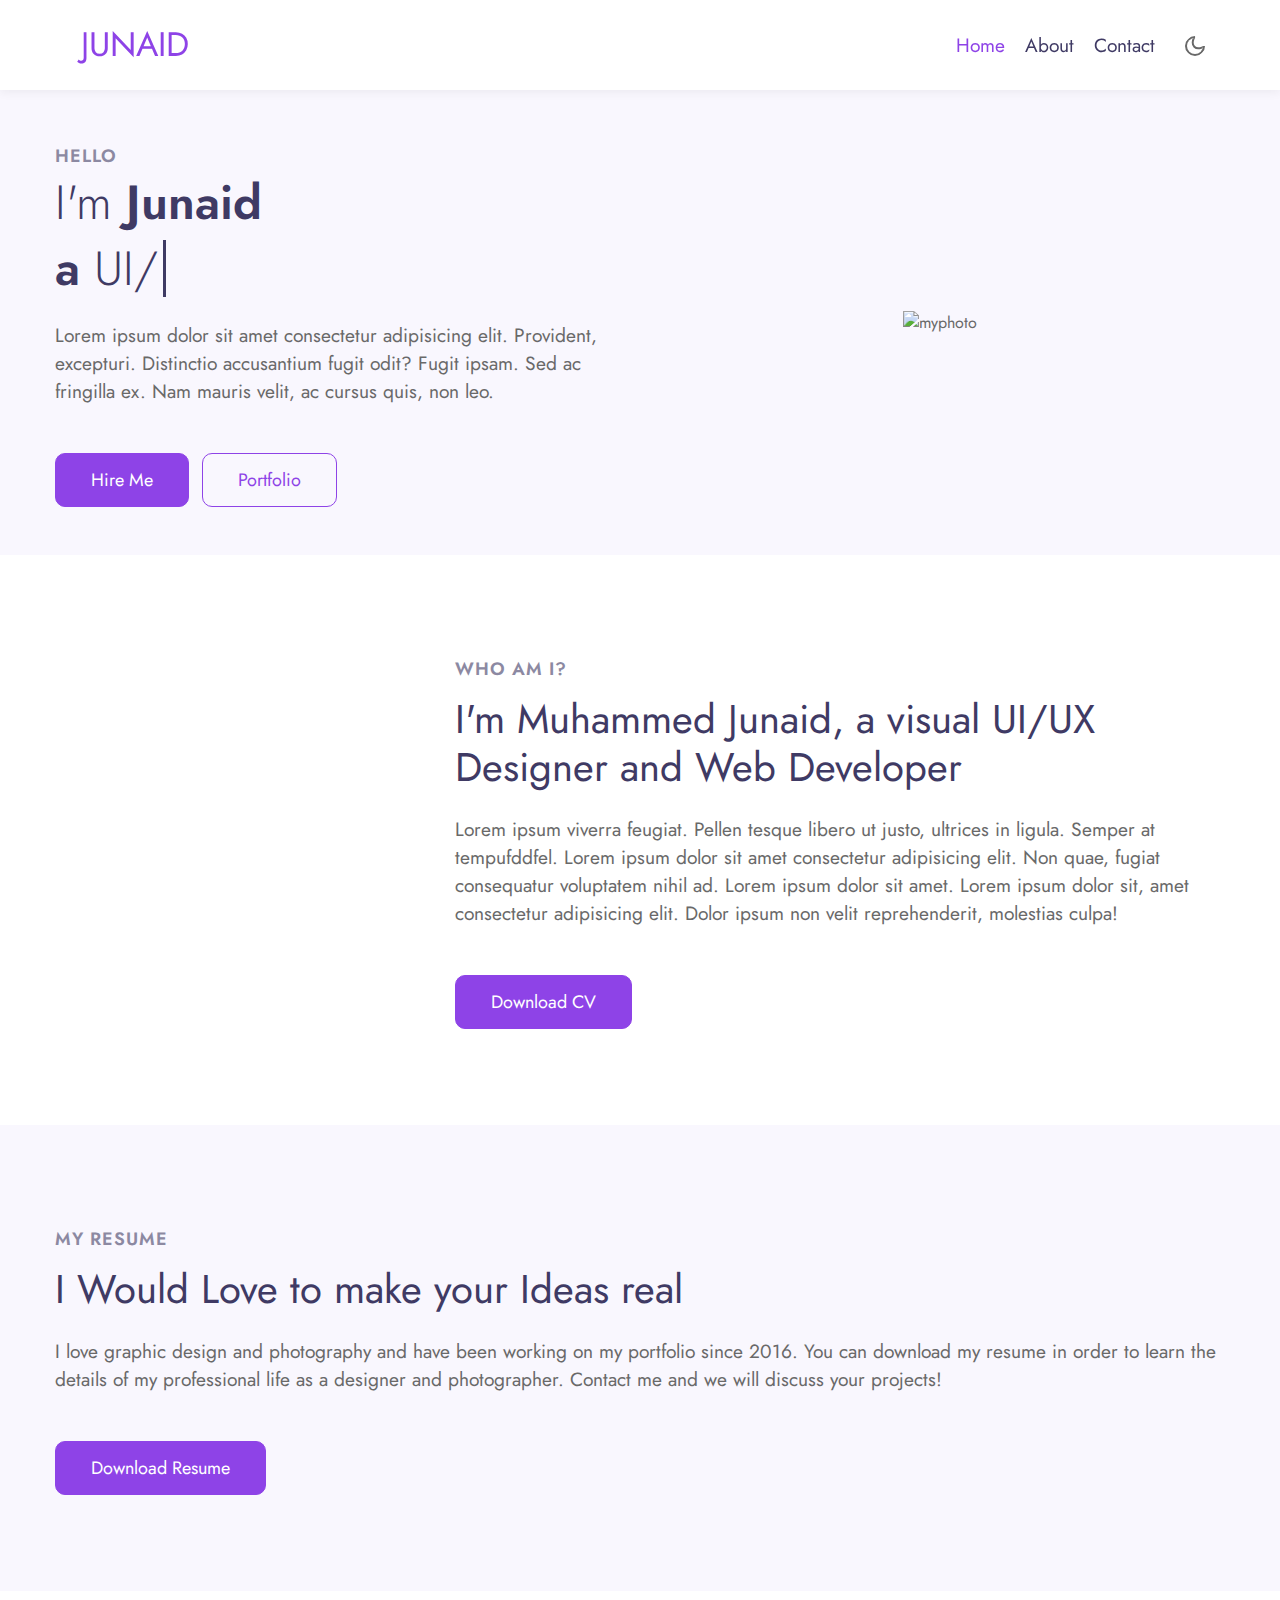
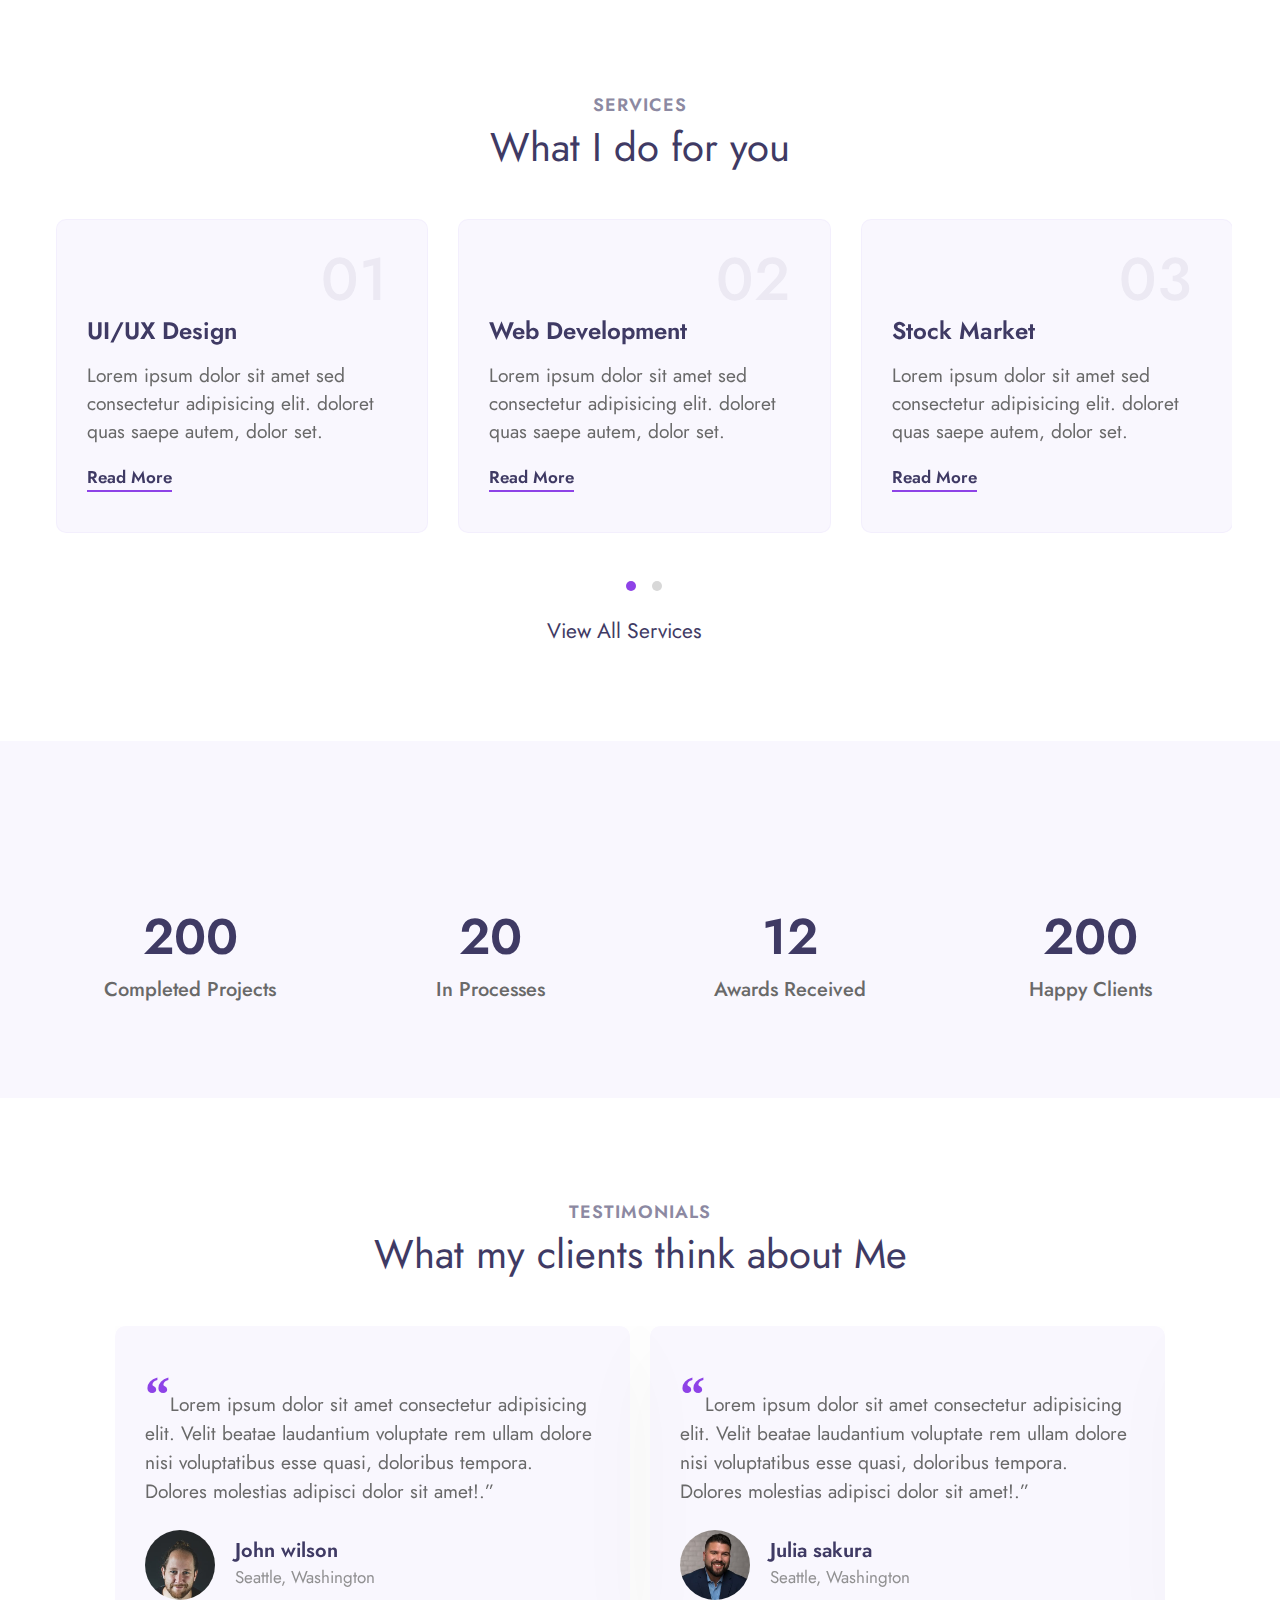
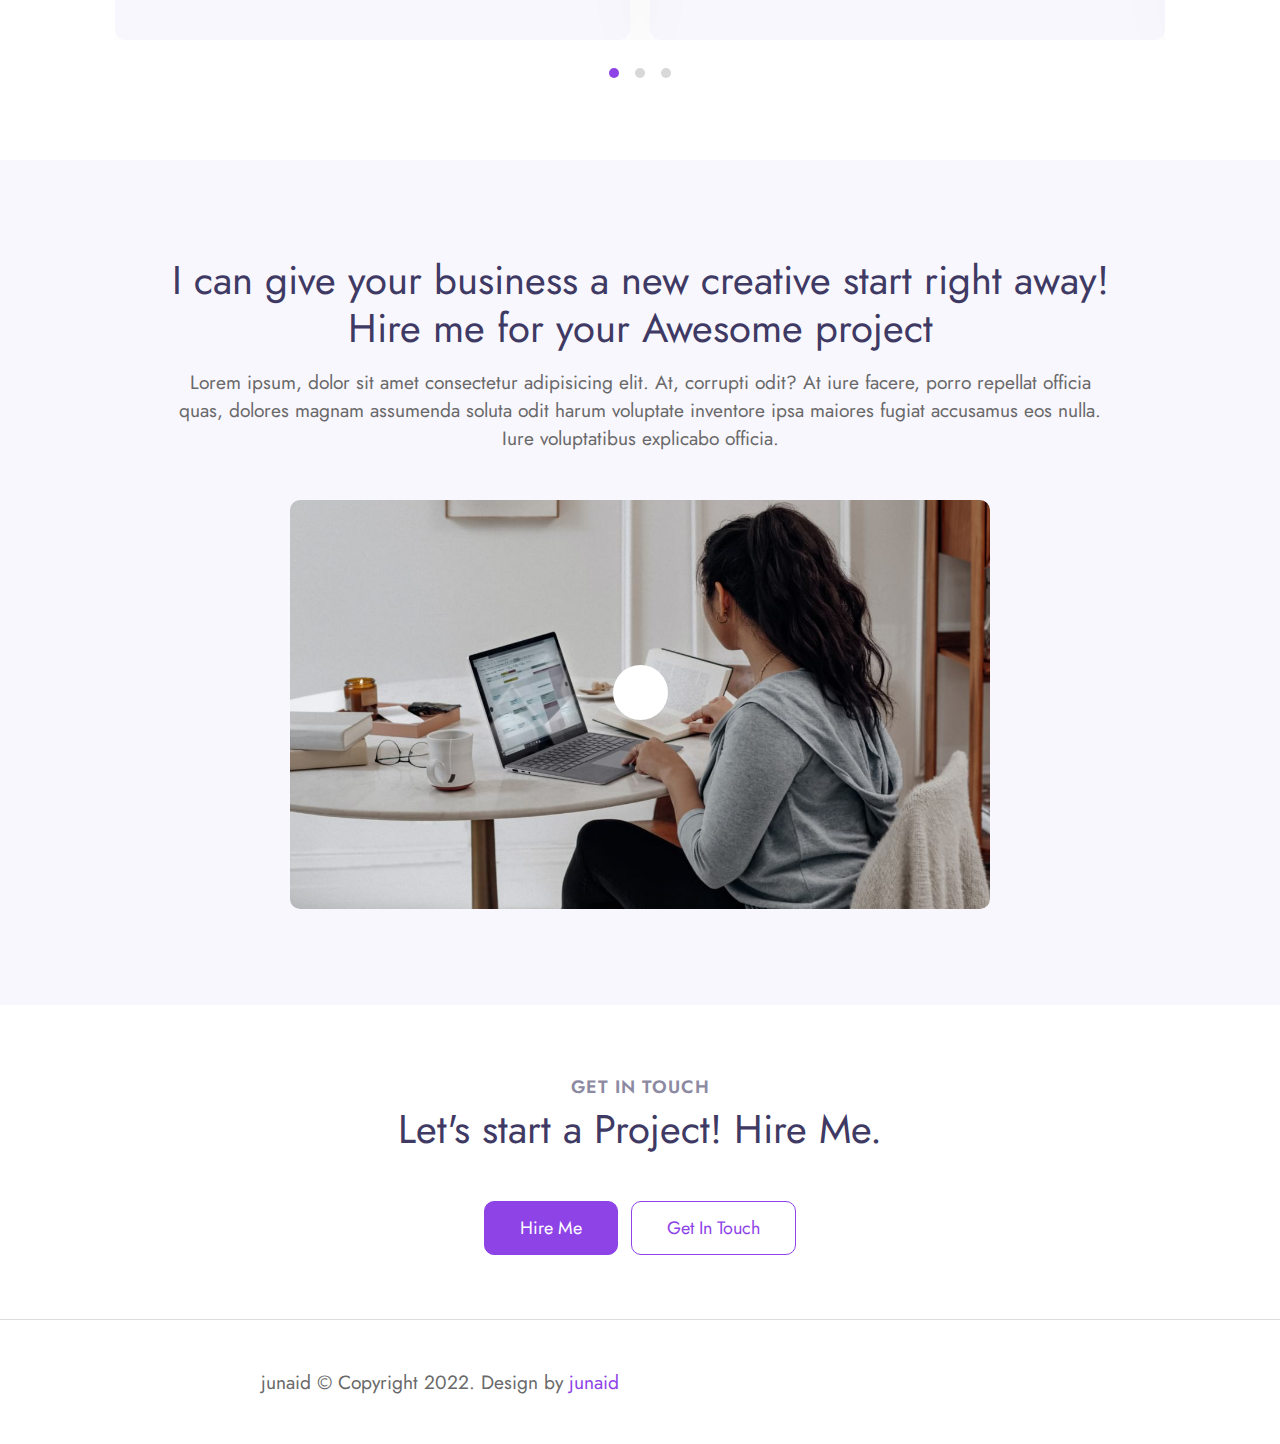
==== commit b0586c54: "Update index.html" ====
--- a/index.html
+++ b/index.html
@@ -21,7 +21,7 @@
         <div class="container">
             <nav class="navbar navbar-expand-lg stroke">
                 <a class="navbar-brand" href="index.html">
-                    <span class="fa fa-laptop"></span> MUHAMMED JUNAID
+                    <span class="fa fa-laptop"></span>JUNAID
                 </a>
                 <!-- if logo is image enable this   
             <a class="navbar-brand" href="#index.html">
@@ -723,4 +723,4 @@
       <script src="https://kit.fontawesome.com/44c3931193.js" crossorigin="anonymous"></script>
         
       </body>
-</html>+</html>
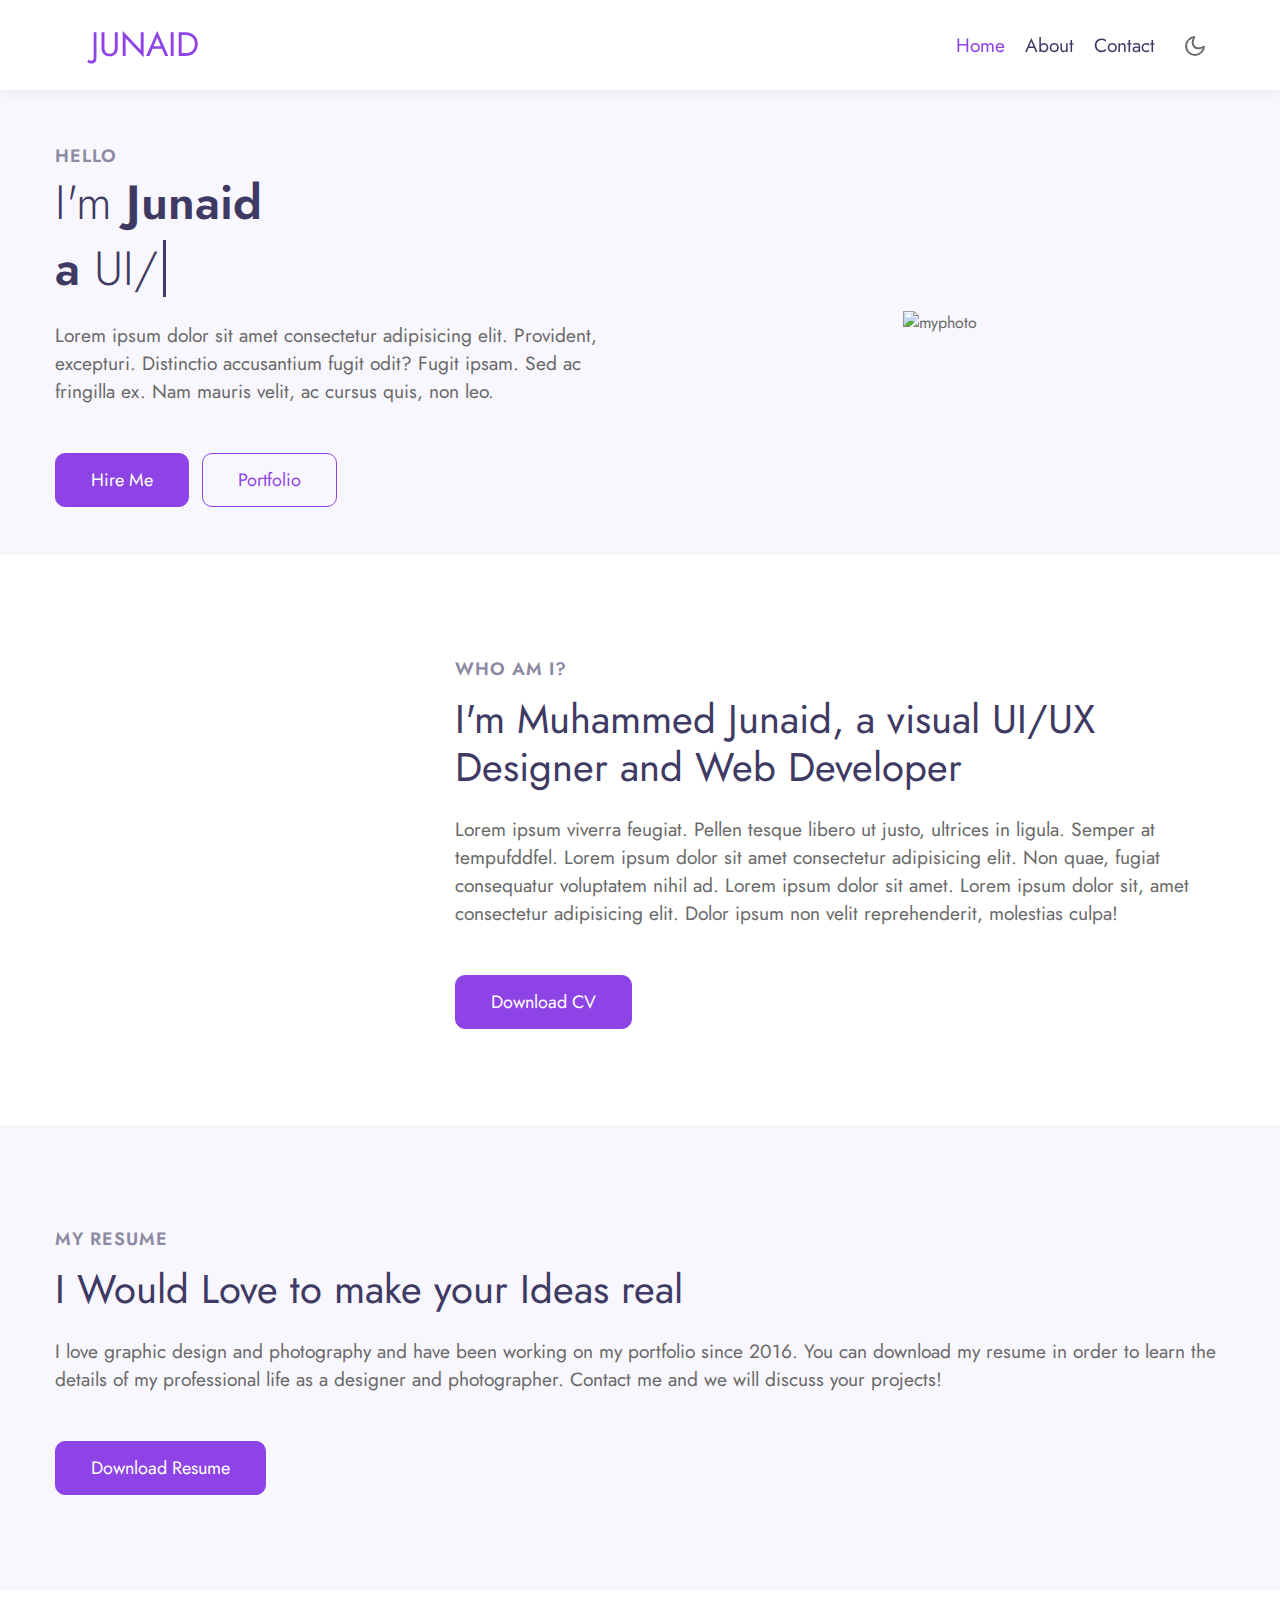
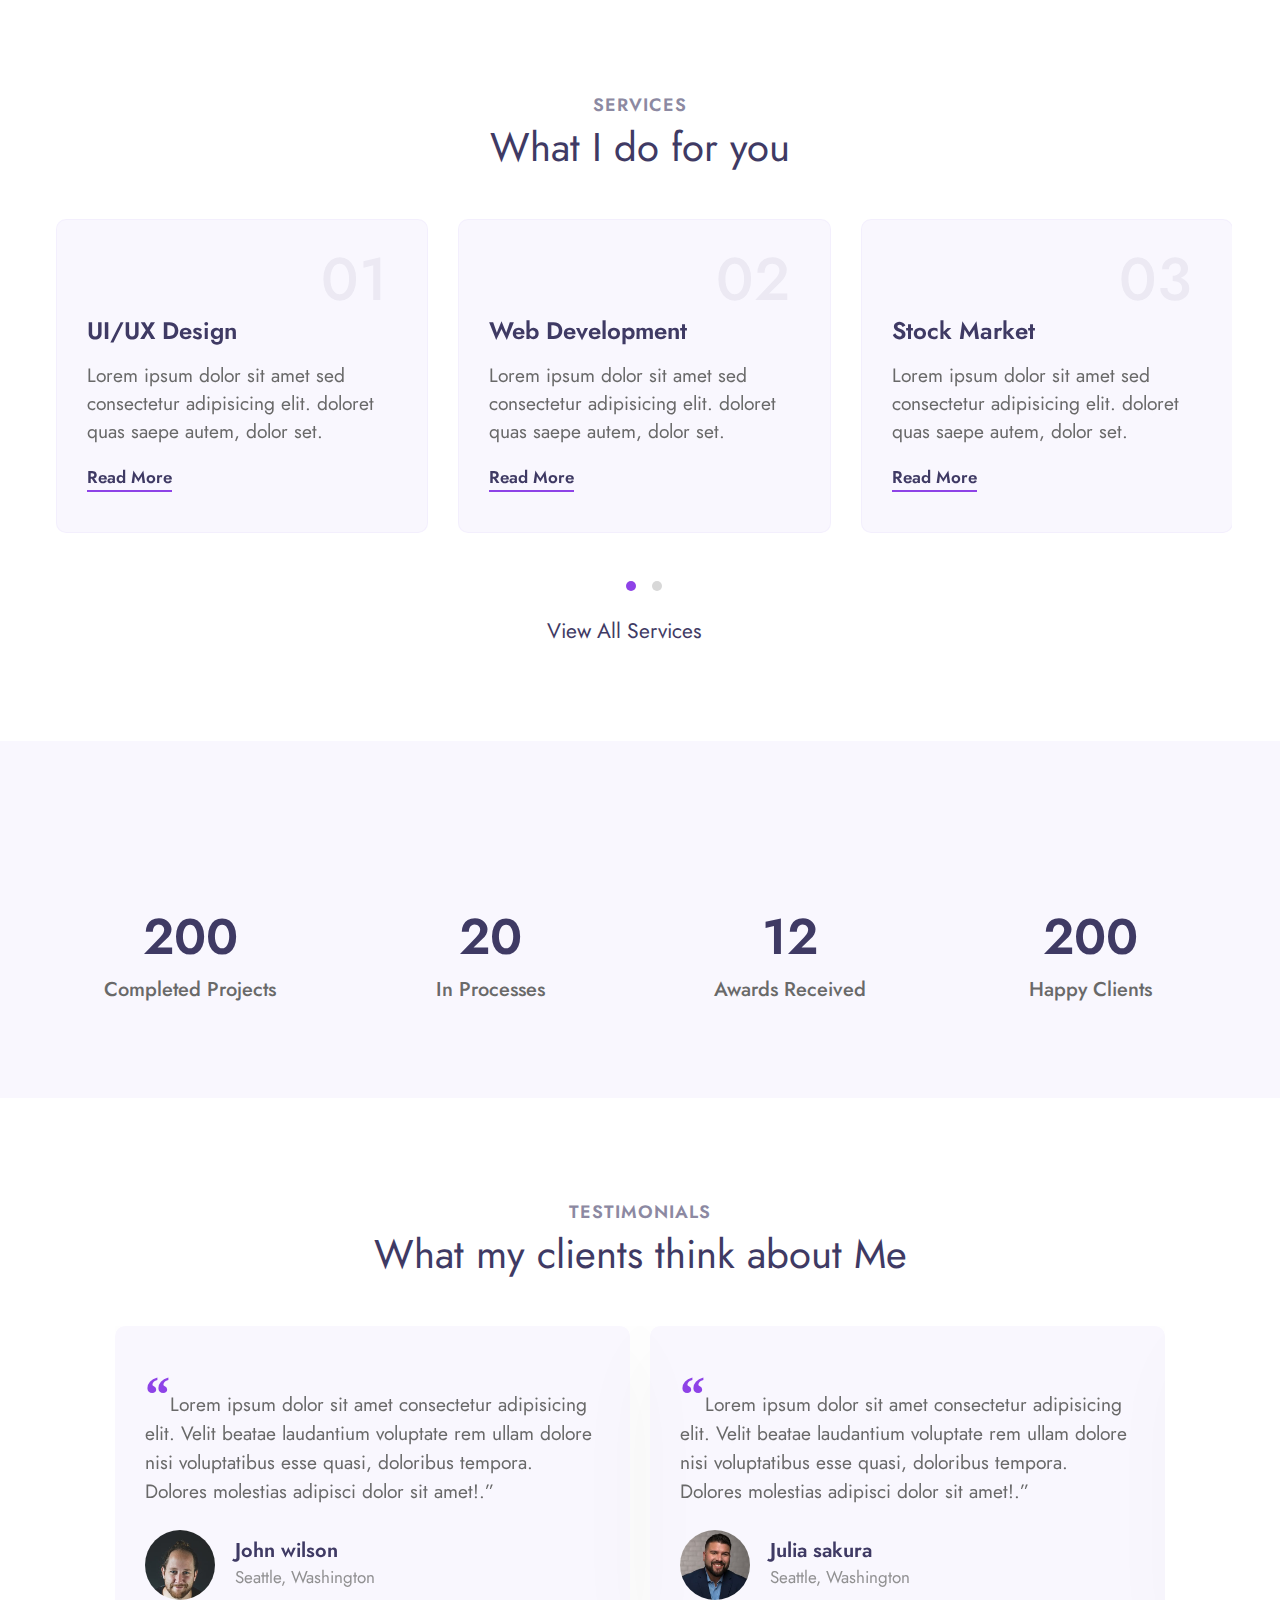
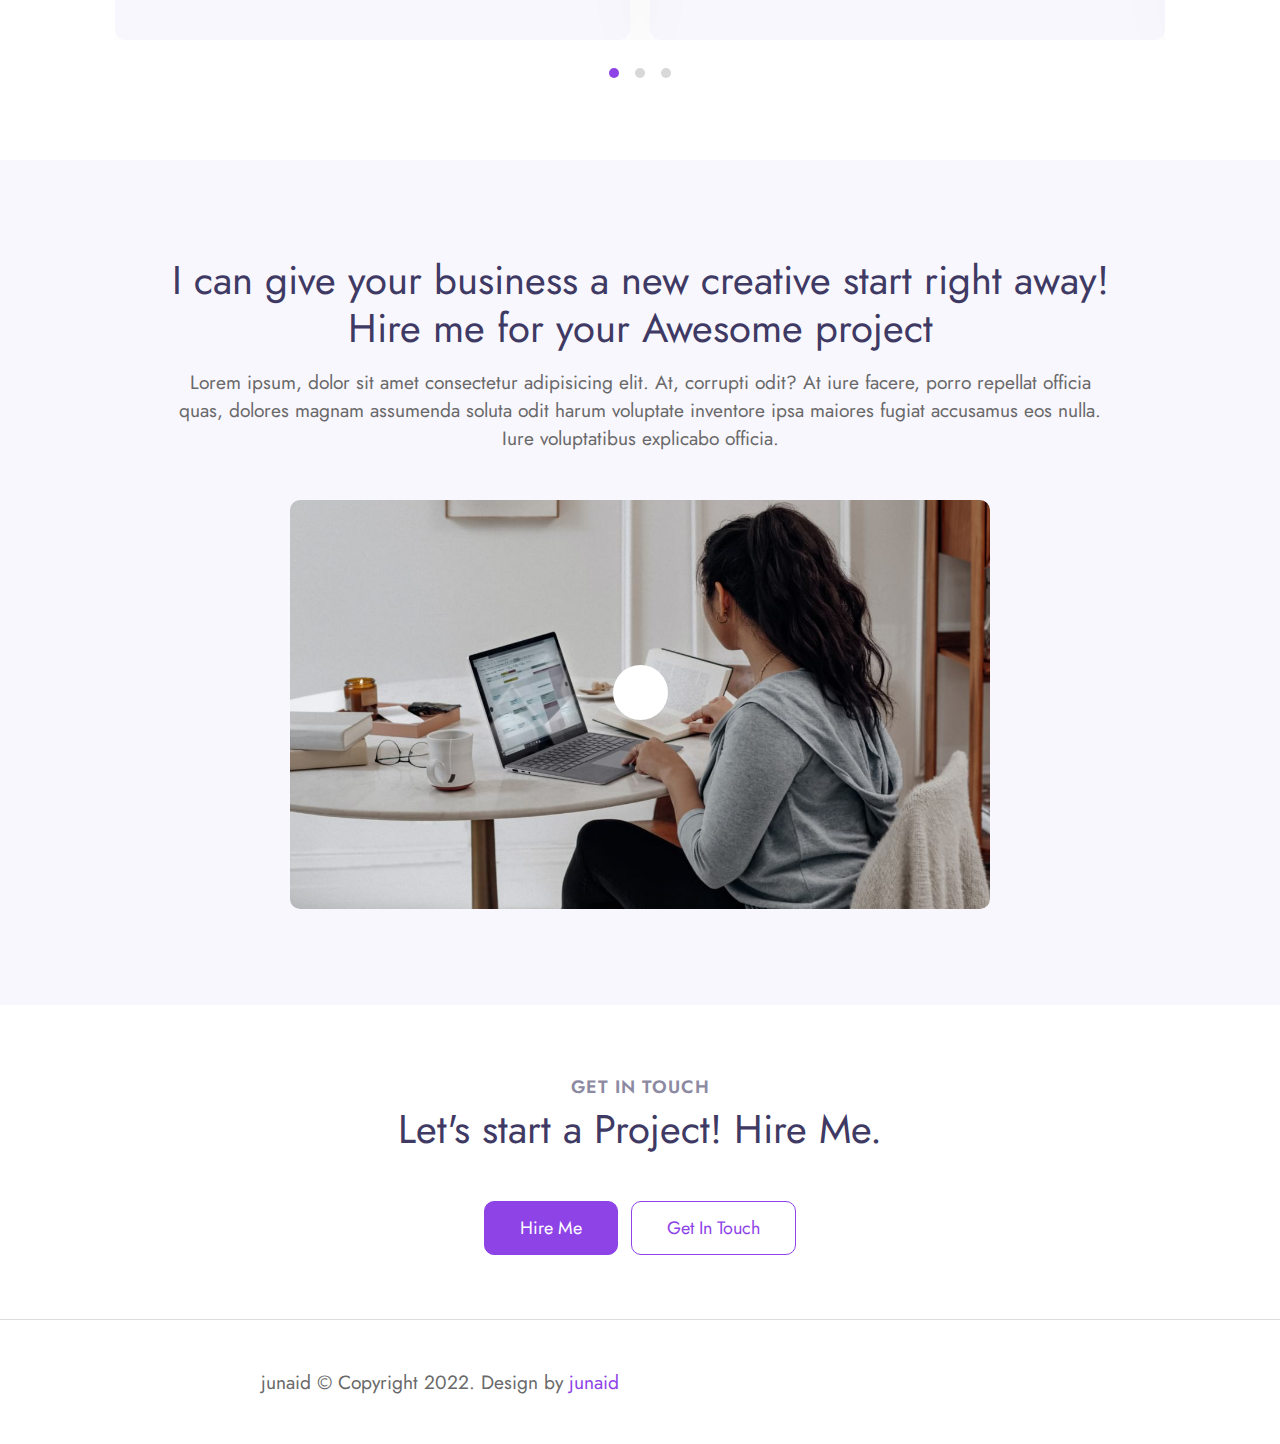
==== commit 12a1ee1b: "name" ====
--- a/index.html
+++ b/index.html
@@ -21,7 +21,7 @@
         <div class="container">
             <nav class="navbar navbar-expand-lg stroke">
                 <a class="navbar-brand" href="index.html">
-                    <span class="fa fa-laptop"></span>JUNAID
+                    <span class="fa fa-laptop"></span> JUNAID
                 </a>
                 <!-- if logo is image enable this   
             <a class="navbar-brand" href="#index.html">
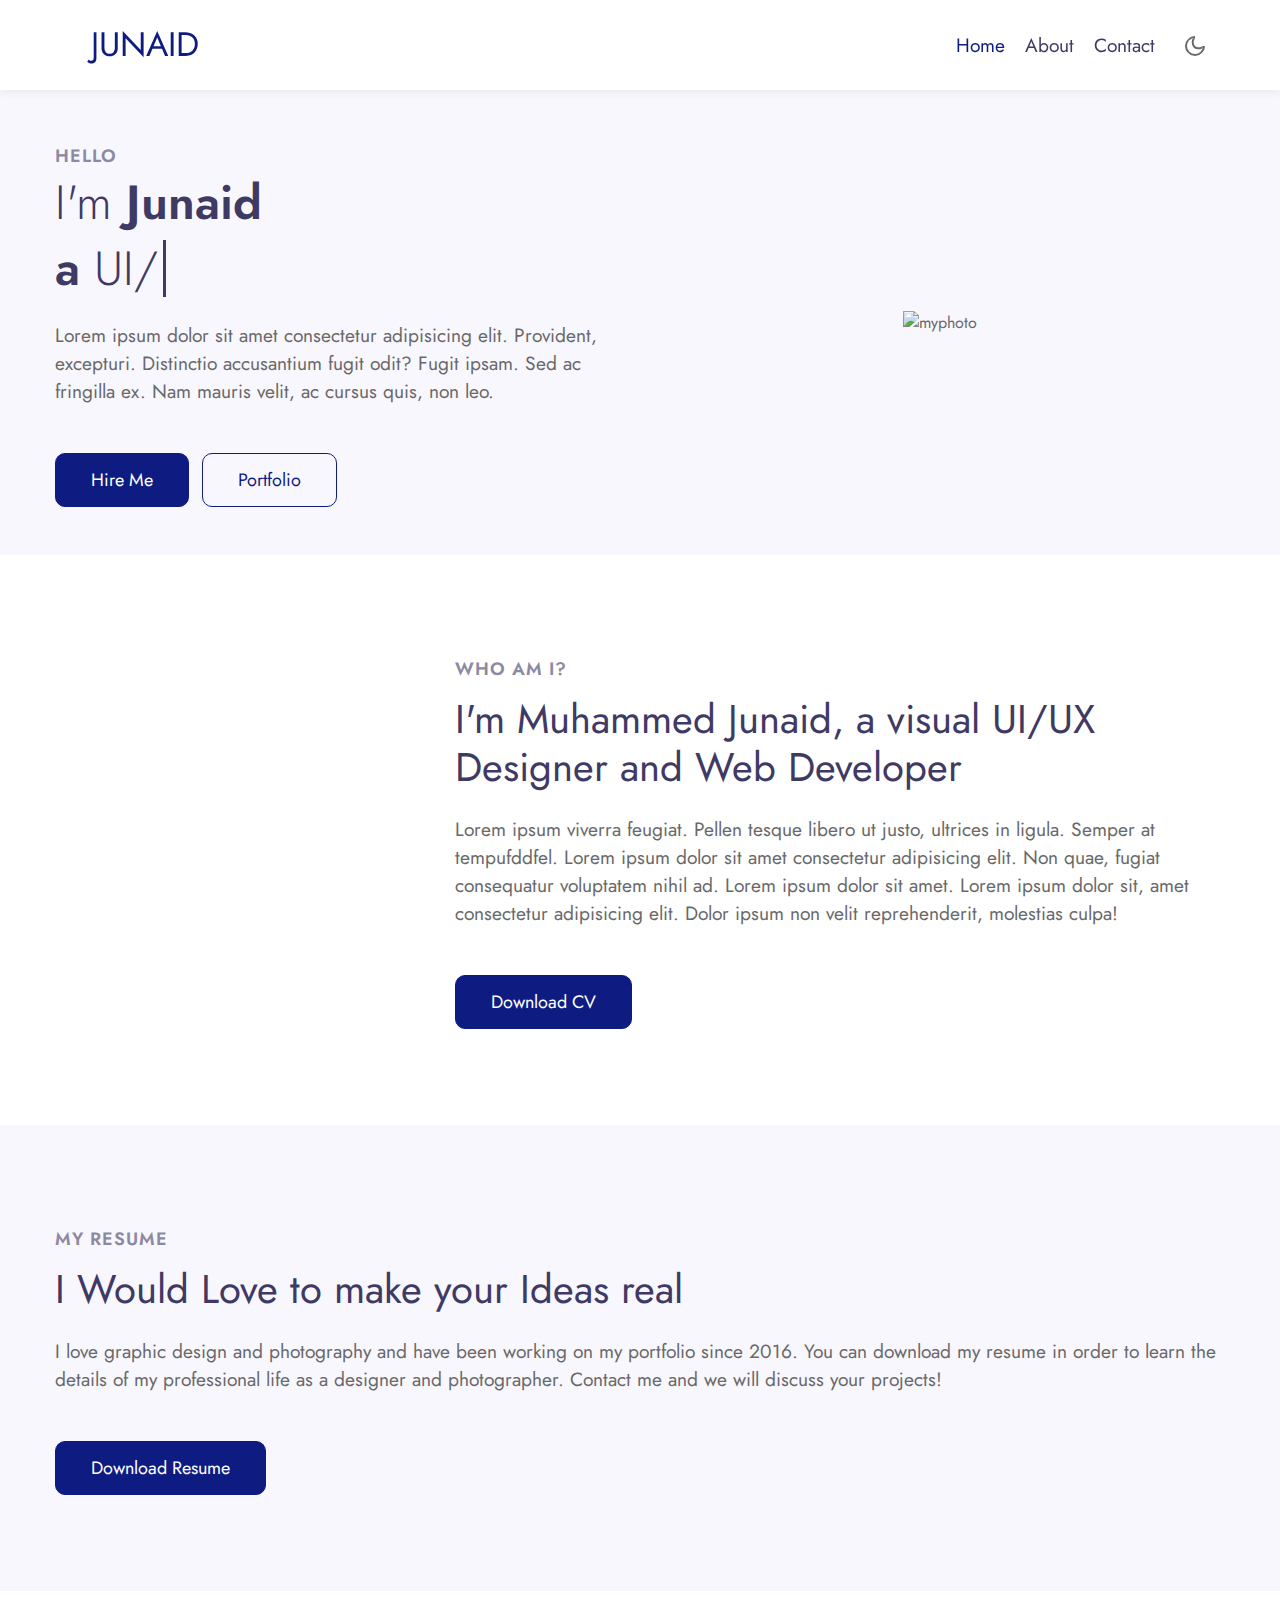
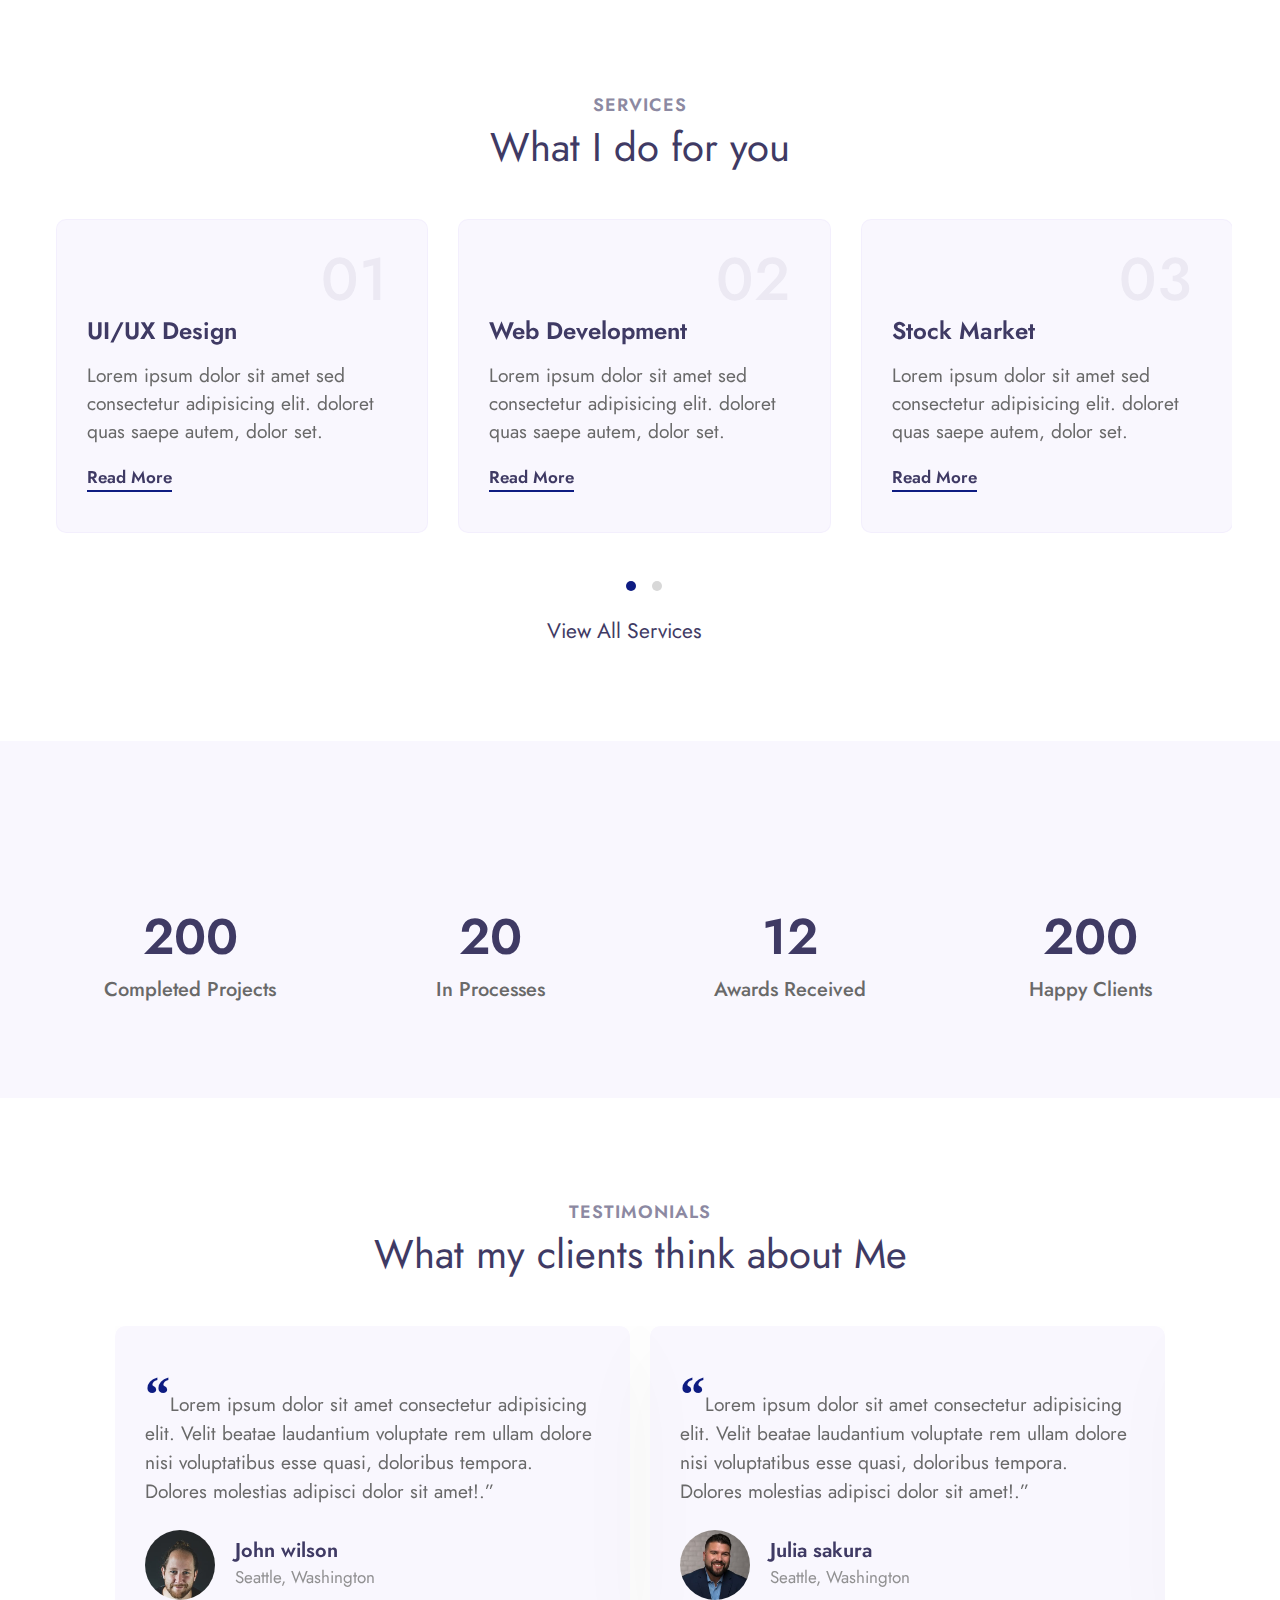
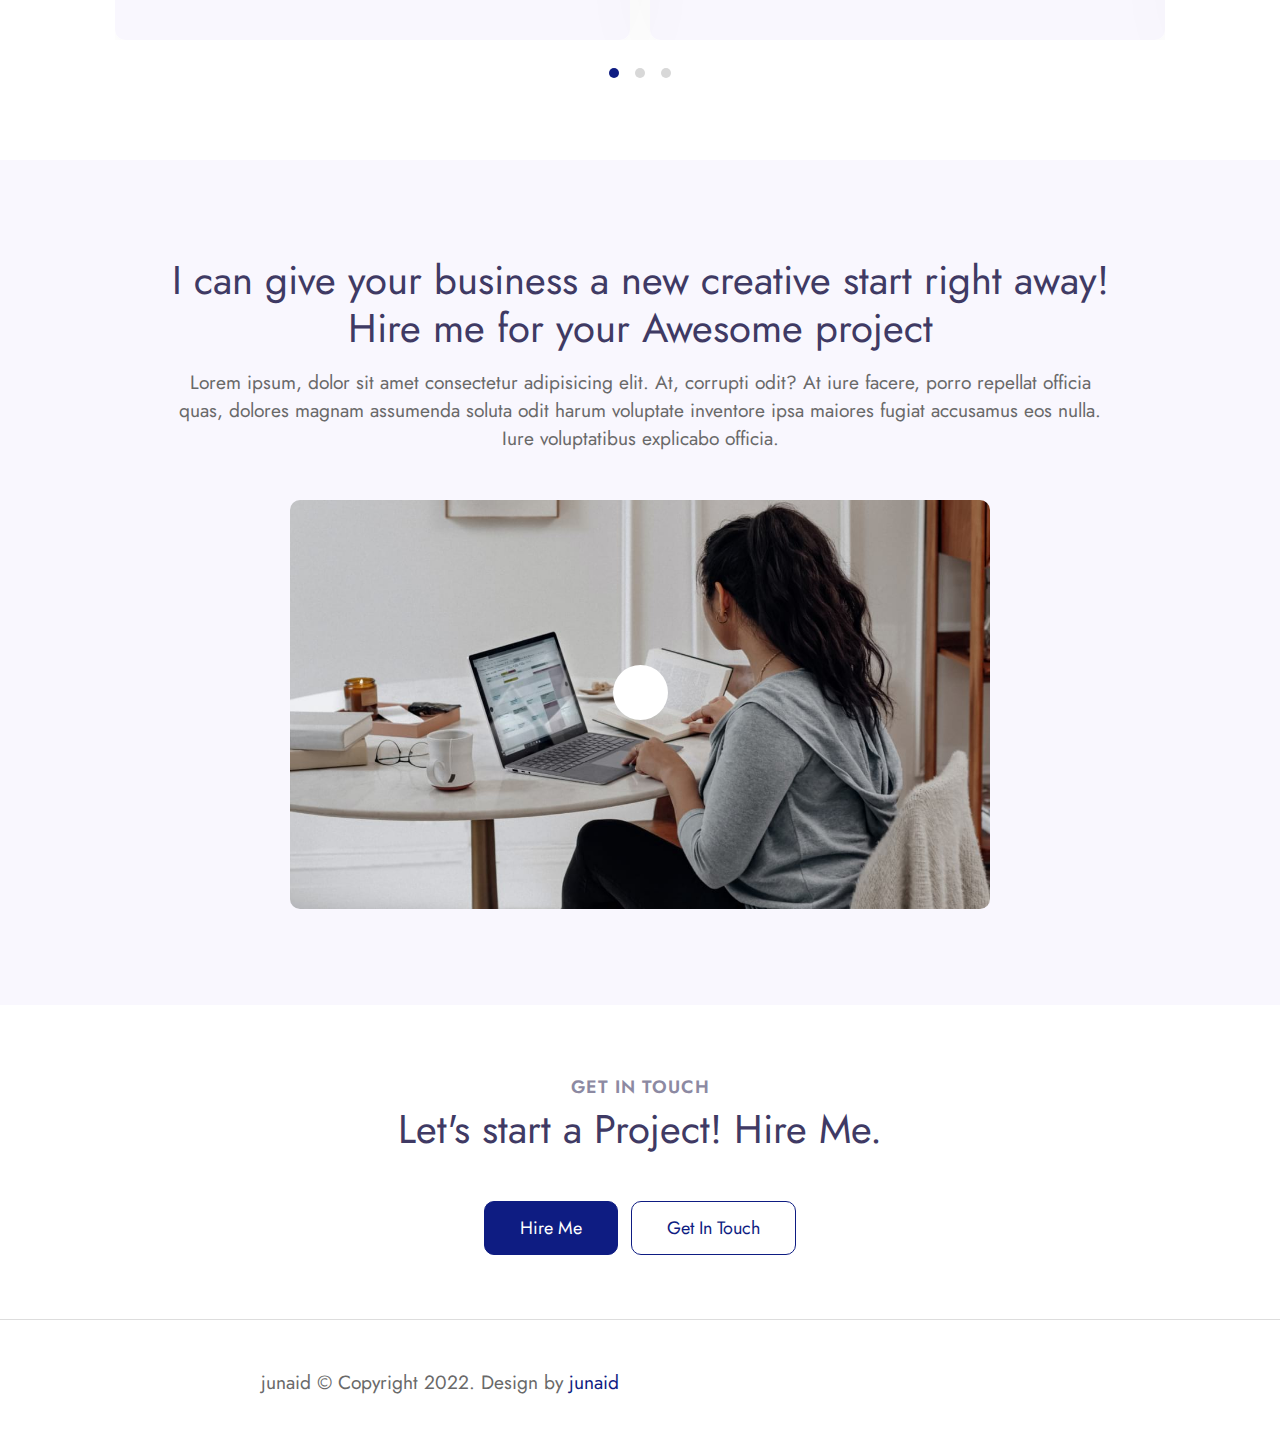
==== commit 91dc82ef: "tittle-change" ====
--- a/index.html
+++ b/index.html
@@ -7,7 +7,7 @@
   <meta name="viewport" content="width=device-width, initial-scale=1, shrink-to-fit=no">
   
 
-  <title>junaid.com</title>
+  <title>junaidkme.com</title>
   <link rel="icon" href="https://media-exp1.licdn.com/dms/image/D4E03AQHkRTgAvIGnNg/profile-displayphoto-shrink_400_400/0/1635067105302?e=1672876800&v=beta&t=9jLrJSQLXGPMBqNBd2z12sEXldE94NEkp2jlfyRMceg">
 
   <!-- google fonts -->  
--- a/C1.css
+++ b/C1.css
@@ -13,7 +13,7 @@
   --white: #fff;
   --gray: #6c757d;
   --gray-dark: #343a40;
-  --primary: #8e43e7;
+  --primary: #0e1c82;
   --secondary: #273c66;
   --success: #28a745;
   --info: #17a2b8;
@@ -127,7 +127,7 @@
   top: -.5em; }
 
 a {
-  color: #8e43e7;
+  color: #0e1c82;
   text-decoration: none;
   background-color: transparent; }
   a:hover {
@@ -1816,8 +1816,8 @@
 
 .btn-primary {
   color: #fff;
-  background-color: #8e43e7;
-  border-color: #8e43e7; }
+  background-color: #0e1c82;
+  border-color:#0e1c82; }
   .btn-primary:hover {
     color: #fff;
     background-color: #7a21e3;
@@ -1829,8 +1829,8 @@
     box-shadow: 0 0 0 0.2rem rgba(159, 95, 235, 0.5); }
   .btn-primary.disabled, .btn-primary:disabled {
     color: #fff;
-    background-color: #8e43e7;
-    border-color: #8e43e7; }
+    background-color: #0e1c82;
+    border-color:#0e1c82; }
   .btn-primary:not(:disabled):not(.disabled):active, .btn-primary:not(:disabled):not(.disabled).active,
   .show > .btn-primary.dropdown-toggle {
     color: #fff;
@@ -2023,22 +2023,22 @@
       box-shadow: 0 0 0 0.2rem rgba(82, 88, 93, 0.5); }
 
 .btn-outline-primary {
-  color: #8e43e7;
-  border-color: #8e43e7; }
+  color: #0e1c82;
+  border-color: #0e1c82; }
   .btn-outline-primary:hover {
     color: #fff;
-    background-color: #8e43e7;
-    border-color: #8e43e7; }
+    background-color: #0e1c82;
+    border-color:#0e1c82; }
   .btn-outline-primary:focus, .btn-outline-primary.focus {
     box-shadow: 0 0 0 0.2rem rgba(142, 67, 231, 0.5); }
   .btn-outline-primary.disabled, .btn-outline-primary:disabled {
-    color: #8e43e7;
+    color: #0e1c82;
     background-color: transparent; }
   .btn-outline-primary:not(:disabled):not(.disabled):active, .btn-outline-primary:not(:disabled):not(.disabled).active,
   .show > .btn-outline-primary.dropdown-toggle {
     color: #fff;
-    background-color: #8e43e7;
-    border-color: #8e43e7; }
+    background-color: #0e1c82;
+    border-color: #0e1c82; }
     .btn-outline-primary:not(:disabled):not(.disabled):active:focus, .btn-outline-primary:not(:disabled):not(.disabled).active:focus,
     .show > .btn-outline-primary.dropdown-toggle:focus {
       box-shadow: 0 0 0 0.2rem rgba(142, 67, 231, 0.5); }
@@ -2192,7 +2192,7 @@
 
 .btn-link {
   font-weight: 400;
-  color: #8e43e7;
+  color: #0e1c82;
   text-decoration: none; }
   .btn-link:hover {
     color: #6719c4;
@@ -2427,7 +2427,7 @@
   .dropdown-item.active, .dropdown-item:active {
     color: #fff;
     text-decoration: none;
-    background-color: #8e43e7; }
+    background-color: #0e1c82; }
   .dropdown-item.disabled, .dropdown-item:disabled {
     color: #6c757d;
     pointer-events: none;
@@ -2703,8 +2703,8 @@
   opacity: 0; }
   .custom-control-input:checked ~ .custom-control-label::before {
     color: #fff;
-    border-color: #8e43e7;
-    background-color: #8e43e7; }
+    border-color: #0e1c82;
+    background-color: #0e1c82; }
   .custom-control-input:focus ~ .custom-control-label::before {
     box-shadow: 0 0 0 0.2rem rgba(142, 67, 231, 0.25); }
   .custom-control-input:focus:not(:checked) ~ .custom-control-label::before {
@@ -2750,8 +2750,8 @@
   background-image: url("data:image/svg+xml,%3csvg xmlns='http://www.w3.org/2000/svg' width='8' height='8' viewBox='0 0 8 8'%3e%3cpath fill='%23fff' d='M6.564.75l-3.59 3.612-1.538-1.55L0 4.26l2.974 2.99L8 2.193z'/%3e%3c/svg%3e"); }
 
 .custom-checkbox .custom-control-input:indeterminate ~ .custom-control-label::before {
-  border-color: #8e43e7;
-  background-color: #8e43e7; }
+  border-color: #0e1c82;
+  background-color: #0e1c82; }
 
 .custom-checkbox .custom-control-input:indeterminate ~ .custom-control-label::after {
   background-image: url("data:image/svg+xml,%3csvg xmlns='http://www.w3.org/2000/svg' width='4' height='4' viewBox='0 0 4 4'%3e%3cpath stroke='%23fff' d='M0 2h4'/%3e%3c/svg%3e"); }
@@ -2922,7 +2922,7 @@
     width: 1rem;
     height: 1rem;
     margin-top: -0.25rem;
-    background-color: #8e43e7;
+    background-color: #0e1c82;
     border: 0;
     border-radius: 1rem;
     transition: background-color 0.15s ease-in-out, border-color 0.15s ease-in-out, box-shadow 0.15s ease-in-out;
@@ -2944,7 +2944,7 @@
   .custom-range::-moz-range-thumb {
     width: 1rem;
     height: 1rem;
-    background-color: #8e43e7;
+    background-color: #0e1c82;
     border: 0;
     border-radius: 1rem;
     transition: background-color 0.15s ease-in-out, border-color 0.15s ease-in-out, box-shadow 0.15s ease-in-out;
@@ -2969,7 +2969,7 @@
     margin-top: 0;
     margin-right: 0.2rem;
     margin-left: 0.2rem;
-    background-color: #8e43e7;
+    background-color: #0e1c82;
     border: 0;
     border-radius: 1rem;
     transition: background-color 0.15s ease-in-out, border-color 0.15s ease-in-out, box-shadow 0.15s ease-in-out;
@@ -3062,7 +3062,7 @@
 .nav-pills .nav-link.active,
 .nav-pills .show > .nav-link {
   color: #fff;
-  background-color: #8e43e7; }
+  background-color: #0e1c82; }
 
 .nav-fill .nav-item {
   flex: 1 1 auto;
@@ -3544,7 +3544,7 @@
   padding: 0.5rem 0.75rem;
   margin-left: -1px;
   line-height: 1.25;
-  color: #8e43e7;
+  color: #0e1c82;
   background-color: #fff;
   border: 1px solid #dee2e6; }
   .page-link:hover {
@@ -3570,8 +3570,8 @@
 .page-item.active .page-link {
   z-index: 3;
   color: #fff;
-  background-color: #8e43e7;
-  border-color: #8e43e7; }
+  background-color: #0e1c82;
+  border-color: #0e1c82; }
 
 .page-item.disabled .page-link {
   color: #6c757d;
@@ -3636,7 +3636,7 @@
 
 .badge-primary {
   color: #fff;
-  background-color: #8e43e7; }
+  background-color: #0e1c82; }
   a.badge-primary:hover, a.badge-primary:focus {
     color: #fff;
     background-color: #731cdb; }
@@ -3850,7 +3850,7 @@
   color: #fff;
   text-align: center;
   white-space: nowrap;
-  background-color: #8e43e7;
+  background-color: #0e1c82;
   transition: width 0.6s ease; }
   @media (prefers-reduced-motion: reduce) {
     .progress-bar {
@@ -3913,8 +3913,8 @@
   .list-group-item.active {
     z-index: 2;
     color: #fff;
-    background-color: #8e43e7;
-    border-color: #8e43e7; }
+    background-color: #0e1c82;
+    border-color: #0e1c82; }
   .list-group-item + .list-group-item {
     border-top-width: 0; }
     .list-group-item + .list-group-item.active {
@@ -4747,7 +4747,7 @@
   vertical-align: text-top !important; }
 
 .bg-primary {
-  background-color: #8e43e7 !important; }
+  background-color: #0e1c82 !important; }
 
 a.bg-primary:hover, a.bg-primary:focus,
 button.bg-primary:hover,
@@ -4847,7 +4847,7 @@
   border-left: 0 !important; }
 
 .border-primary {
-  border-color: #8e43e7 !important; }
+  border-color: #0e1c82 !important; }
 
 .border-secondary {
   border-color: #273c66 !important; }
@@ -7088,7 +7088,7 @@
   color: #fff !important; }
 
 .text-primary {
-  color: #8e43e7 !important; }
+  color: #0e1c82 !important; }
 
 a.text-primary:hover, a.text-primary:focus {
   color: #6719c4 !important; }
@@ -9545,7 +9545,7 @@
   clip: auto; }
 
 :root {
-  --primary-color: #8e43e7;
+  --primary-color: #0e1c82;
   --secondary-color: #273c66;
   --font-color: #696969;
   --bg-color: #fff;
@@ -9560,7 +9560,7 @@
   --widget-bg: #3f3a64; }
 
 [data-theme="dark"] {
-  --primary-color: #8e43e7;
+  --primary-color: #0e1c82;
   --secondary-color: #273c66;
   --font-color: #afafaf;
   --bg-color: #0b0d0e;
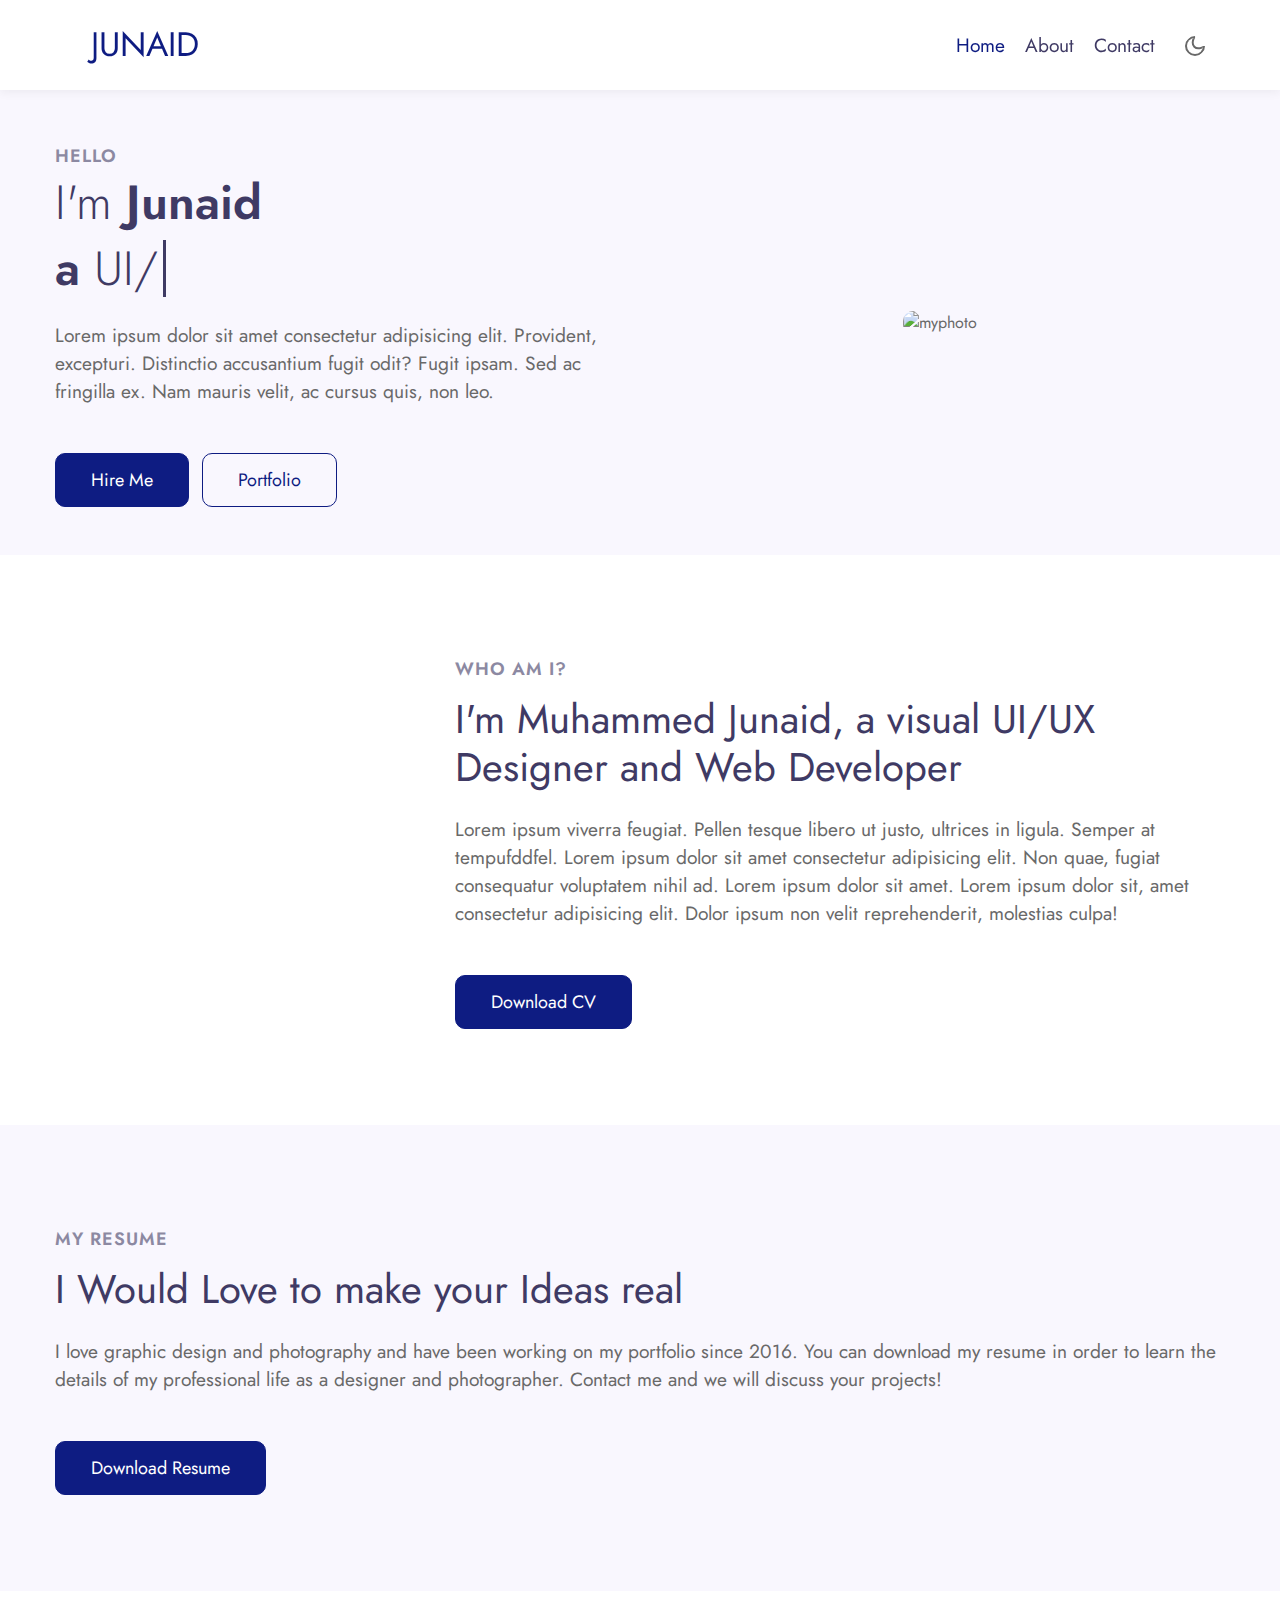
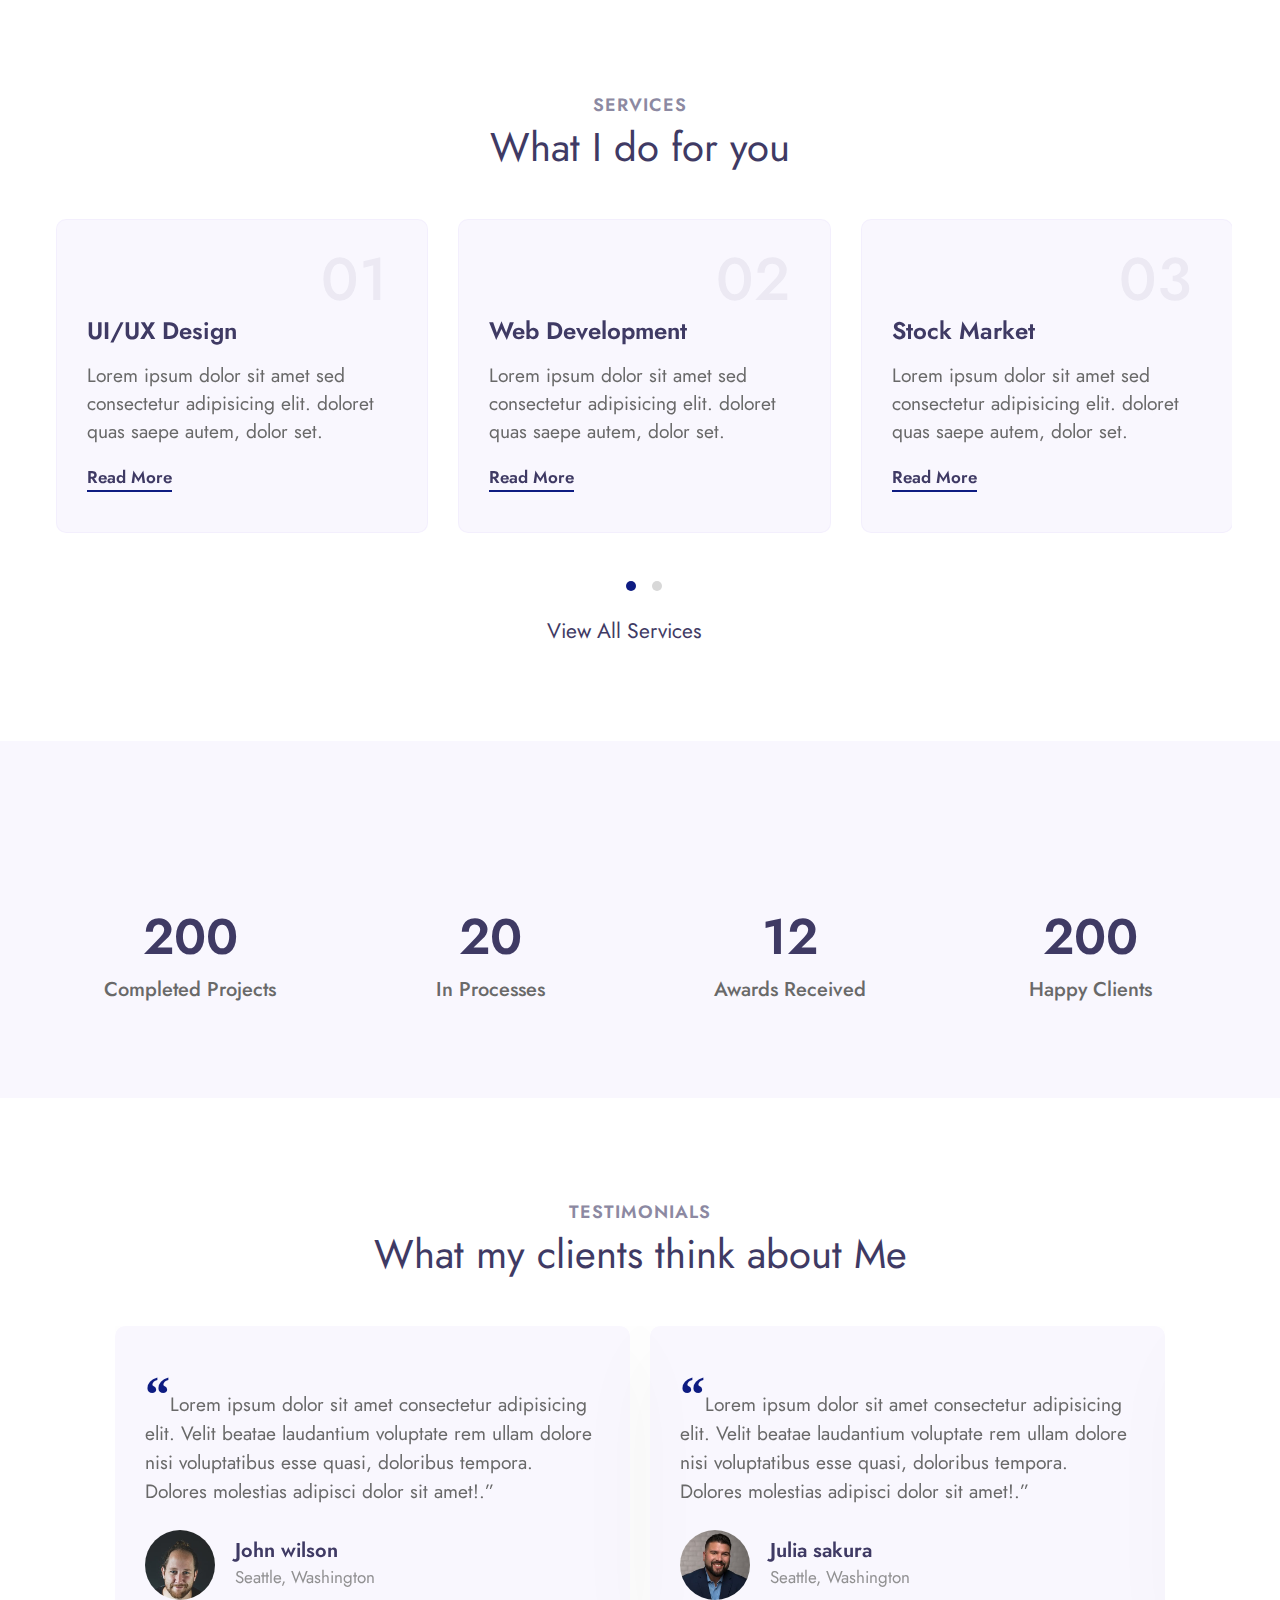
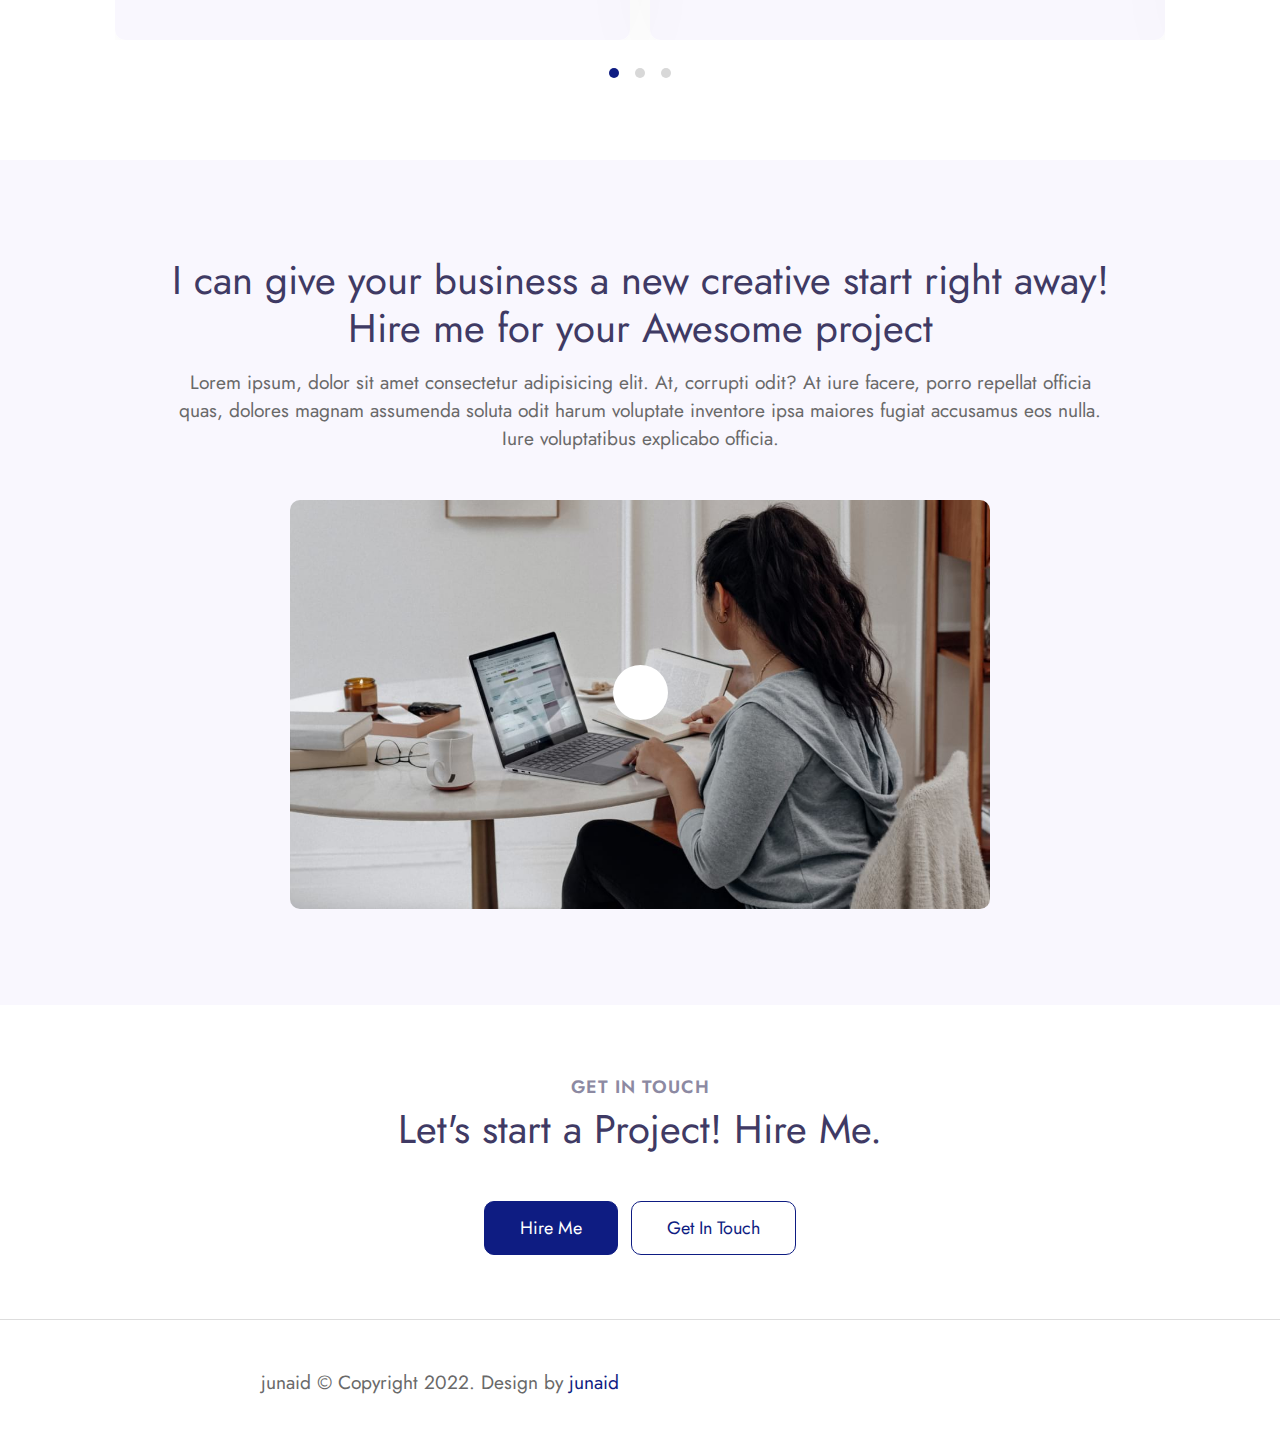
==== commit fccae674: "image-shape-changed" ====
--- a/index.html
+++ b/index.html
@@ -87,7 +87,7 @@
                   <div class="col-lg-6 col-md-8 col-sm-10 mt-lg-0 mt-4">
                       <div class="img-effect text-lg-center">
                           <img src="https://media-exp1.licdn.com/dms/image/D4E03AQHkRTgAvIGnNg/profile-displayphoto-shrink_400_400/0/1635067105302?e=1672876800&v=beta&t=9jLrJSQLXGPMBqNBd2z12sEXldE94NEkp2jlfyRMceg"
-                           alt="myphoto" class="img-fluid">
+                           alt="myphoto" class="radius-image img-fluid">
                       </div>
                   </div>
               </div>
